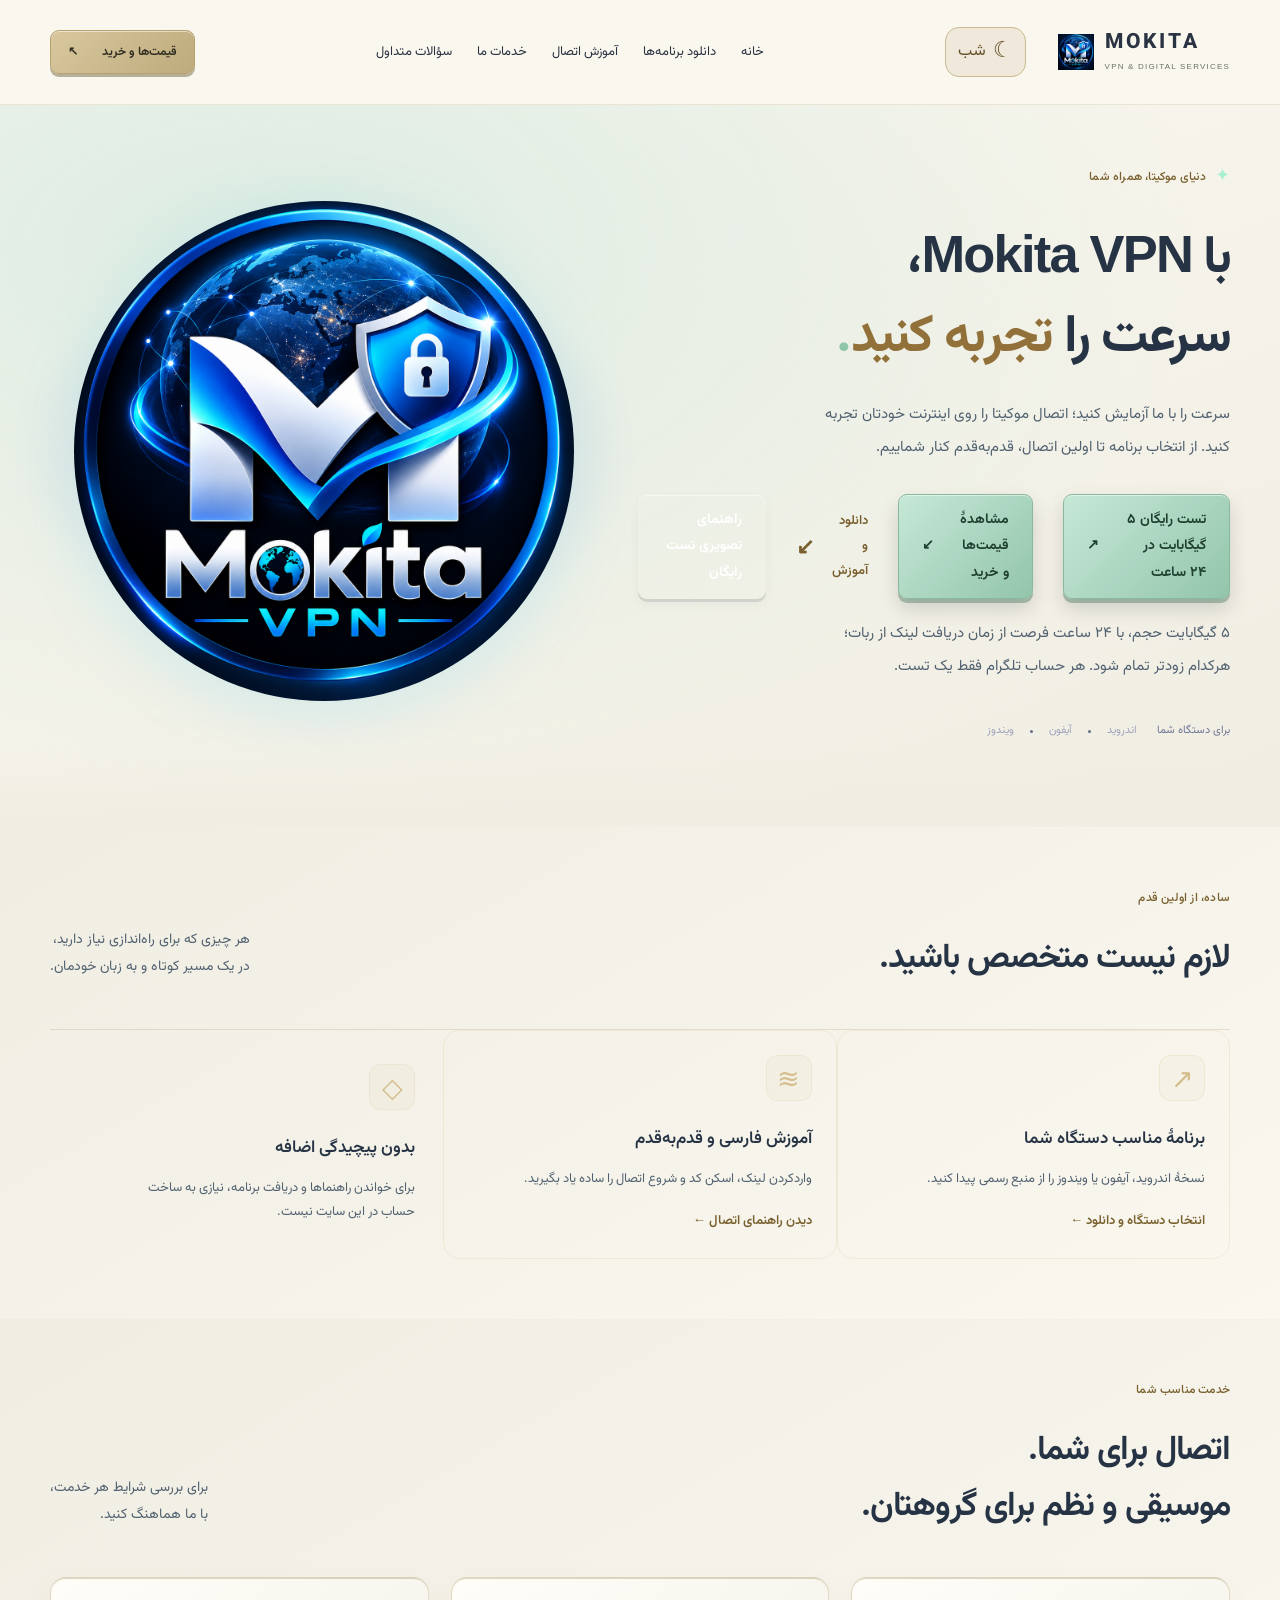
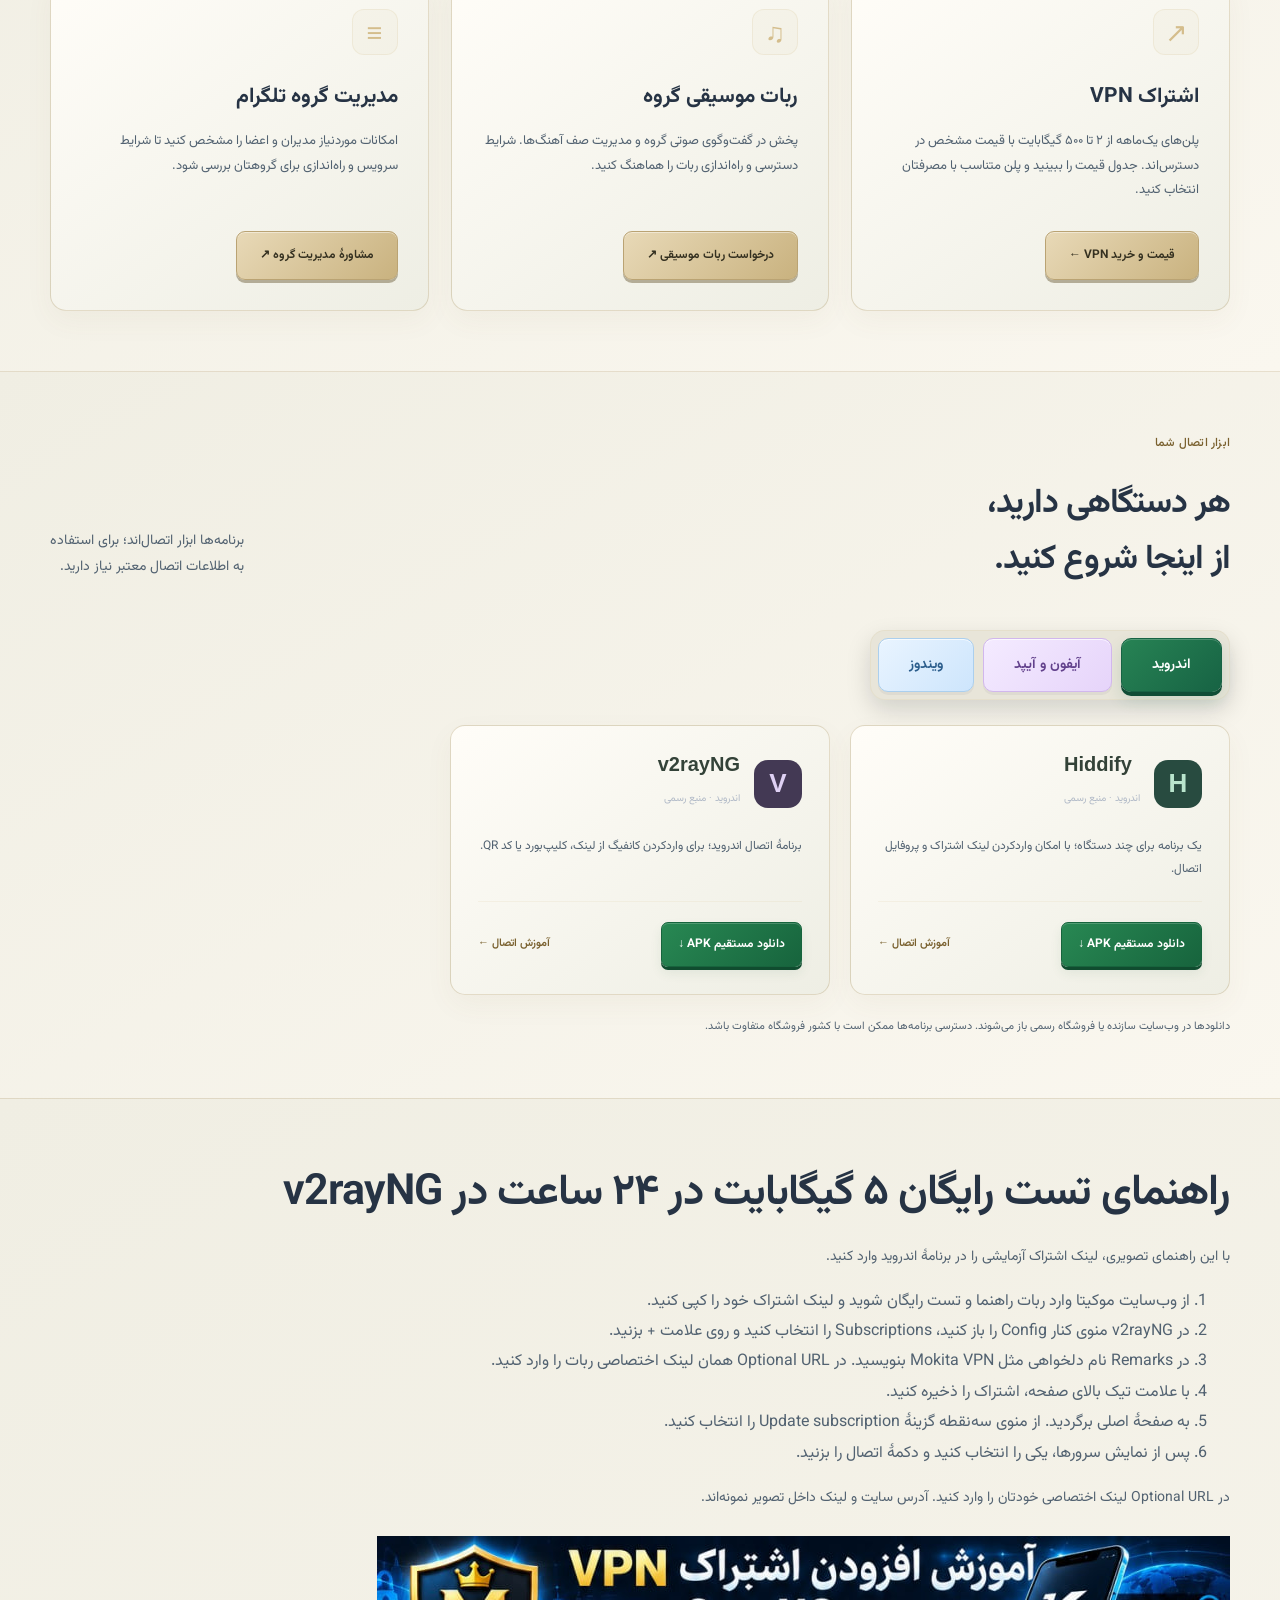
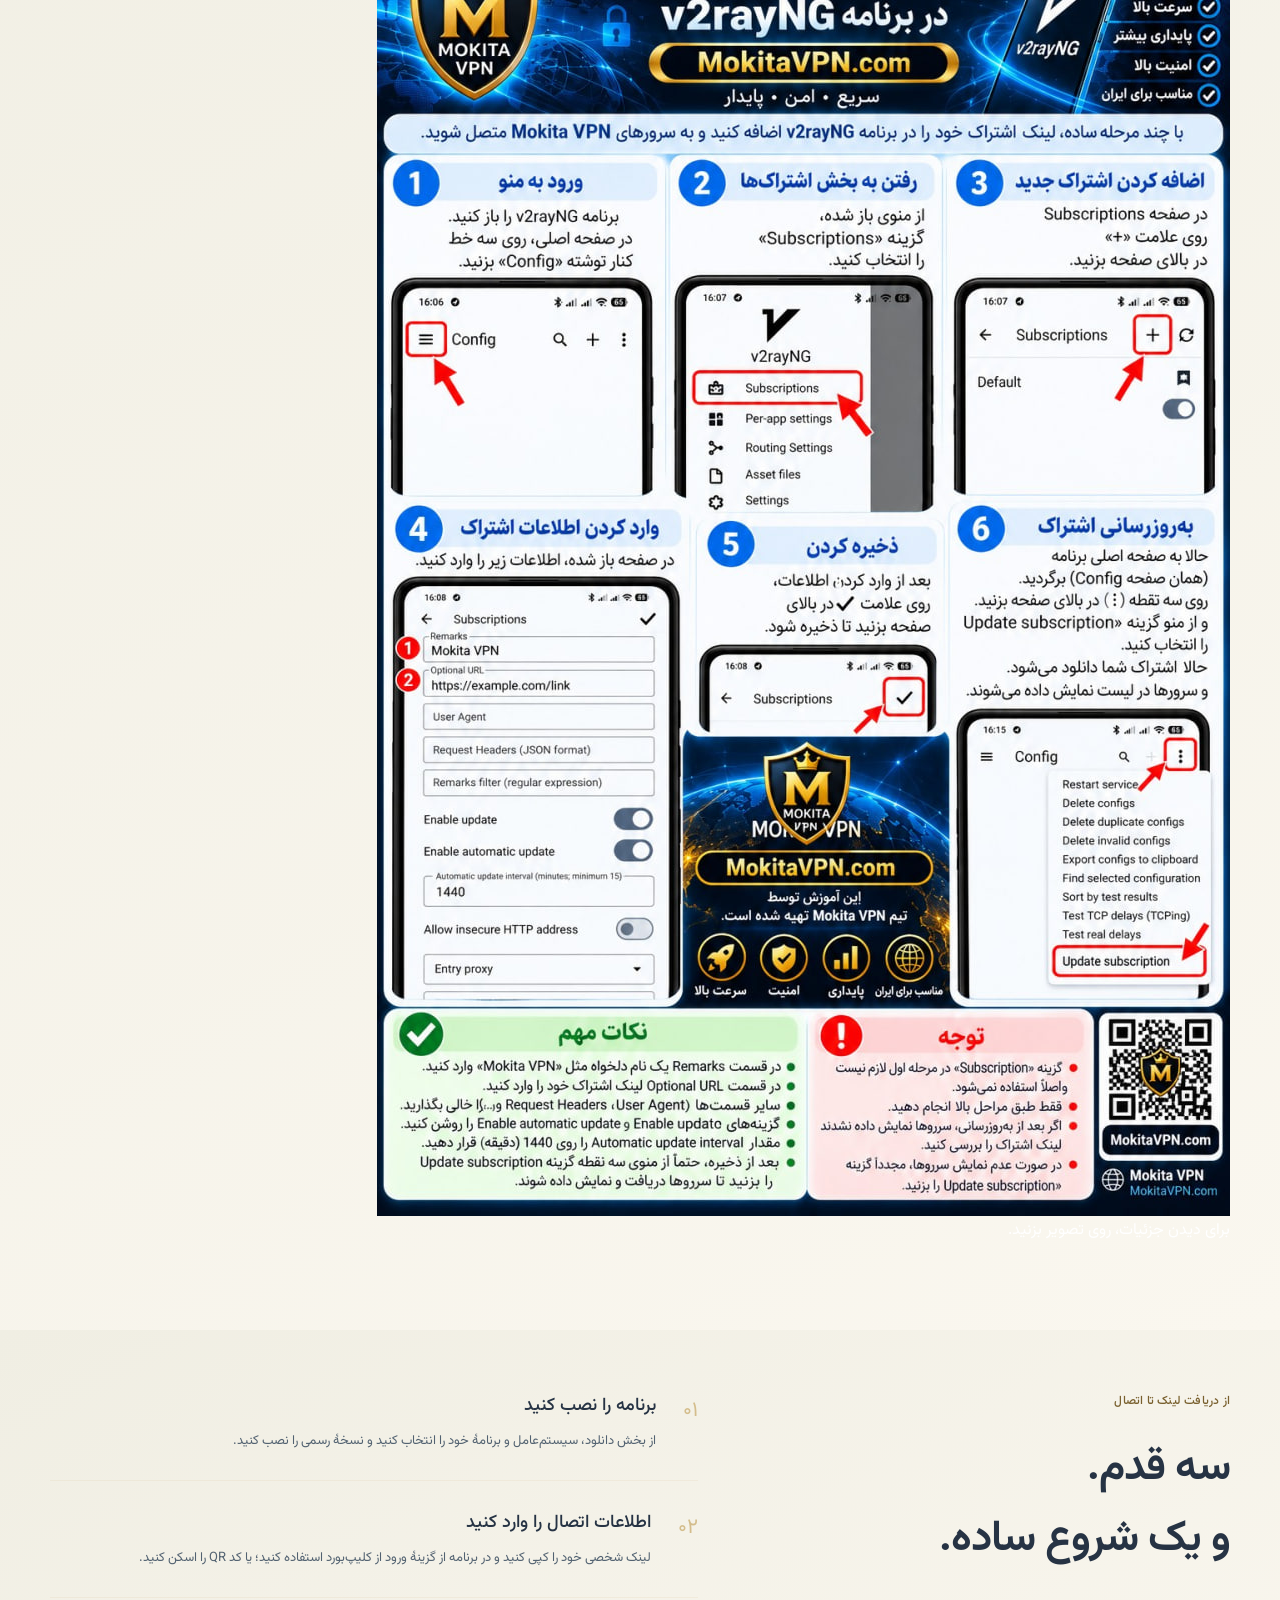
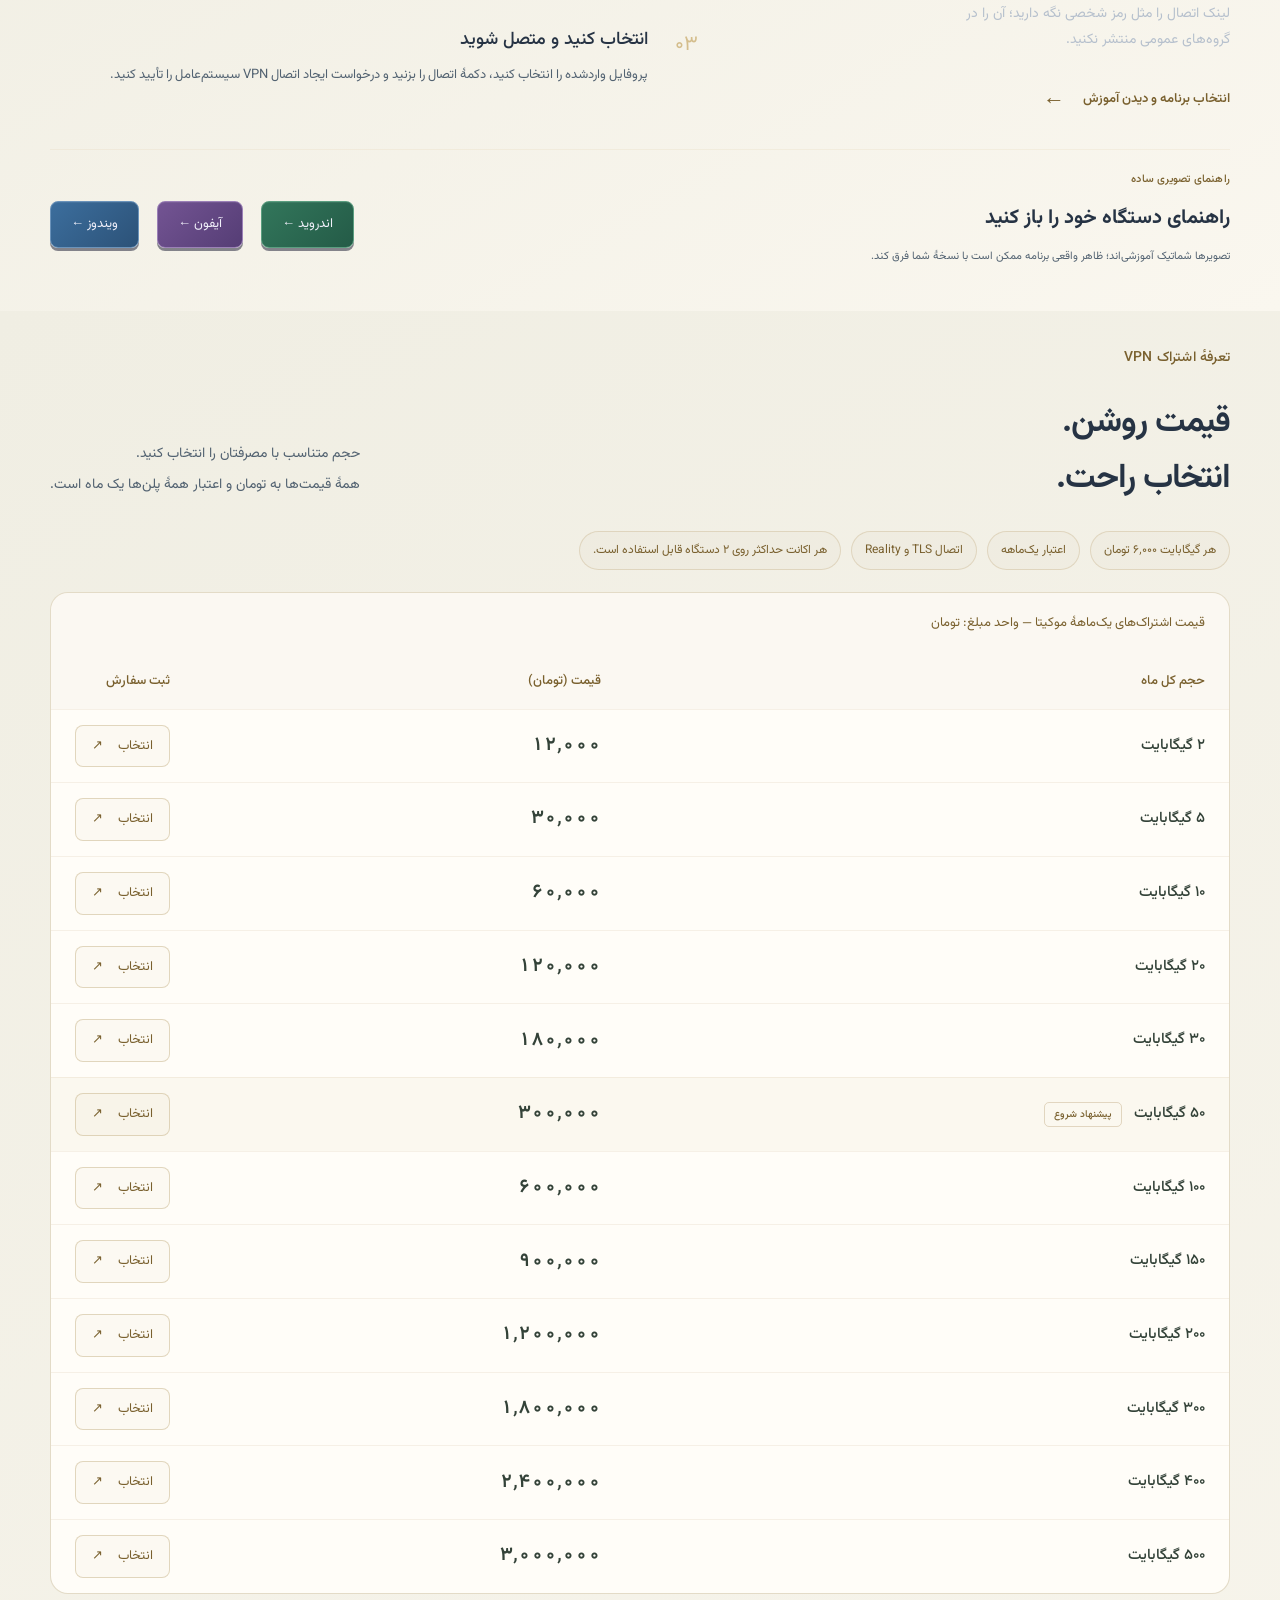
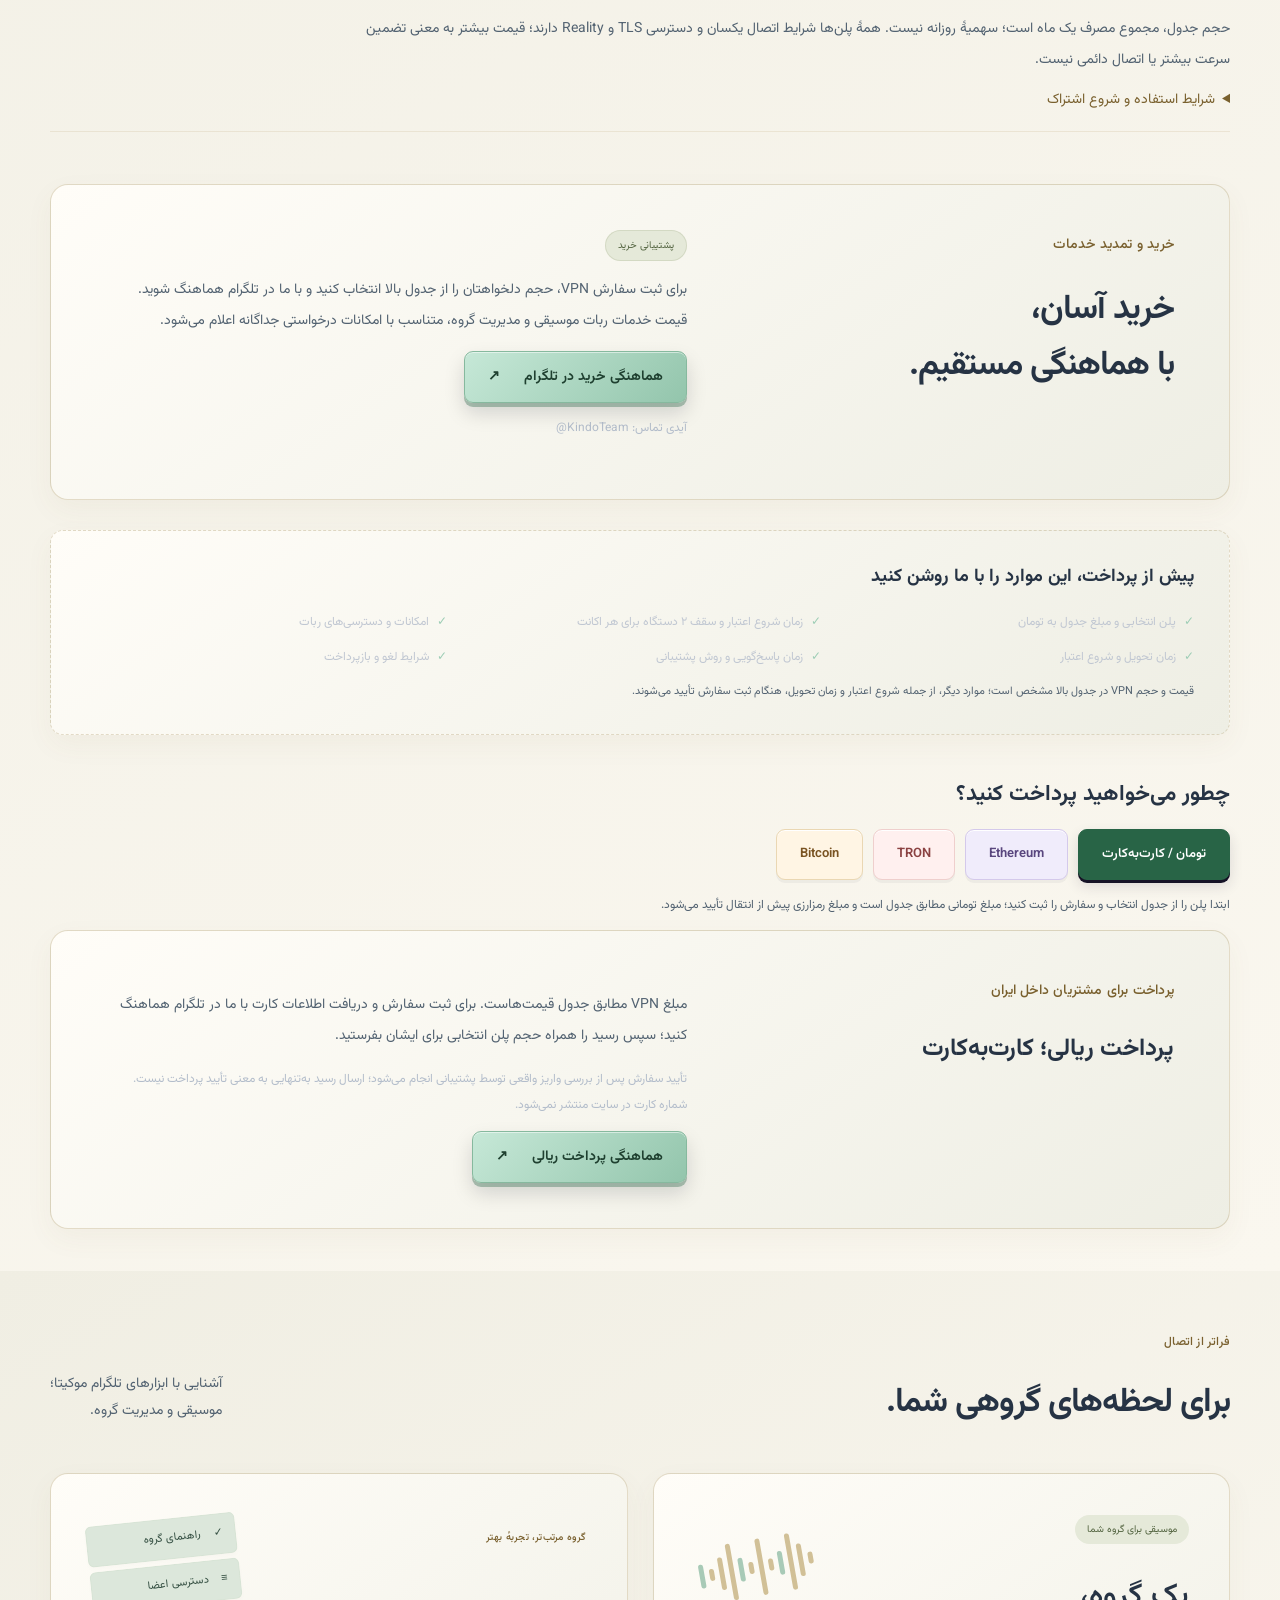
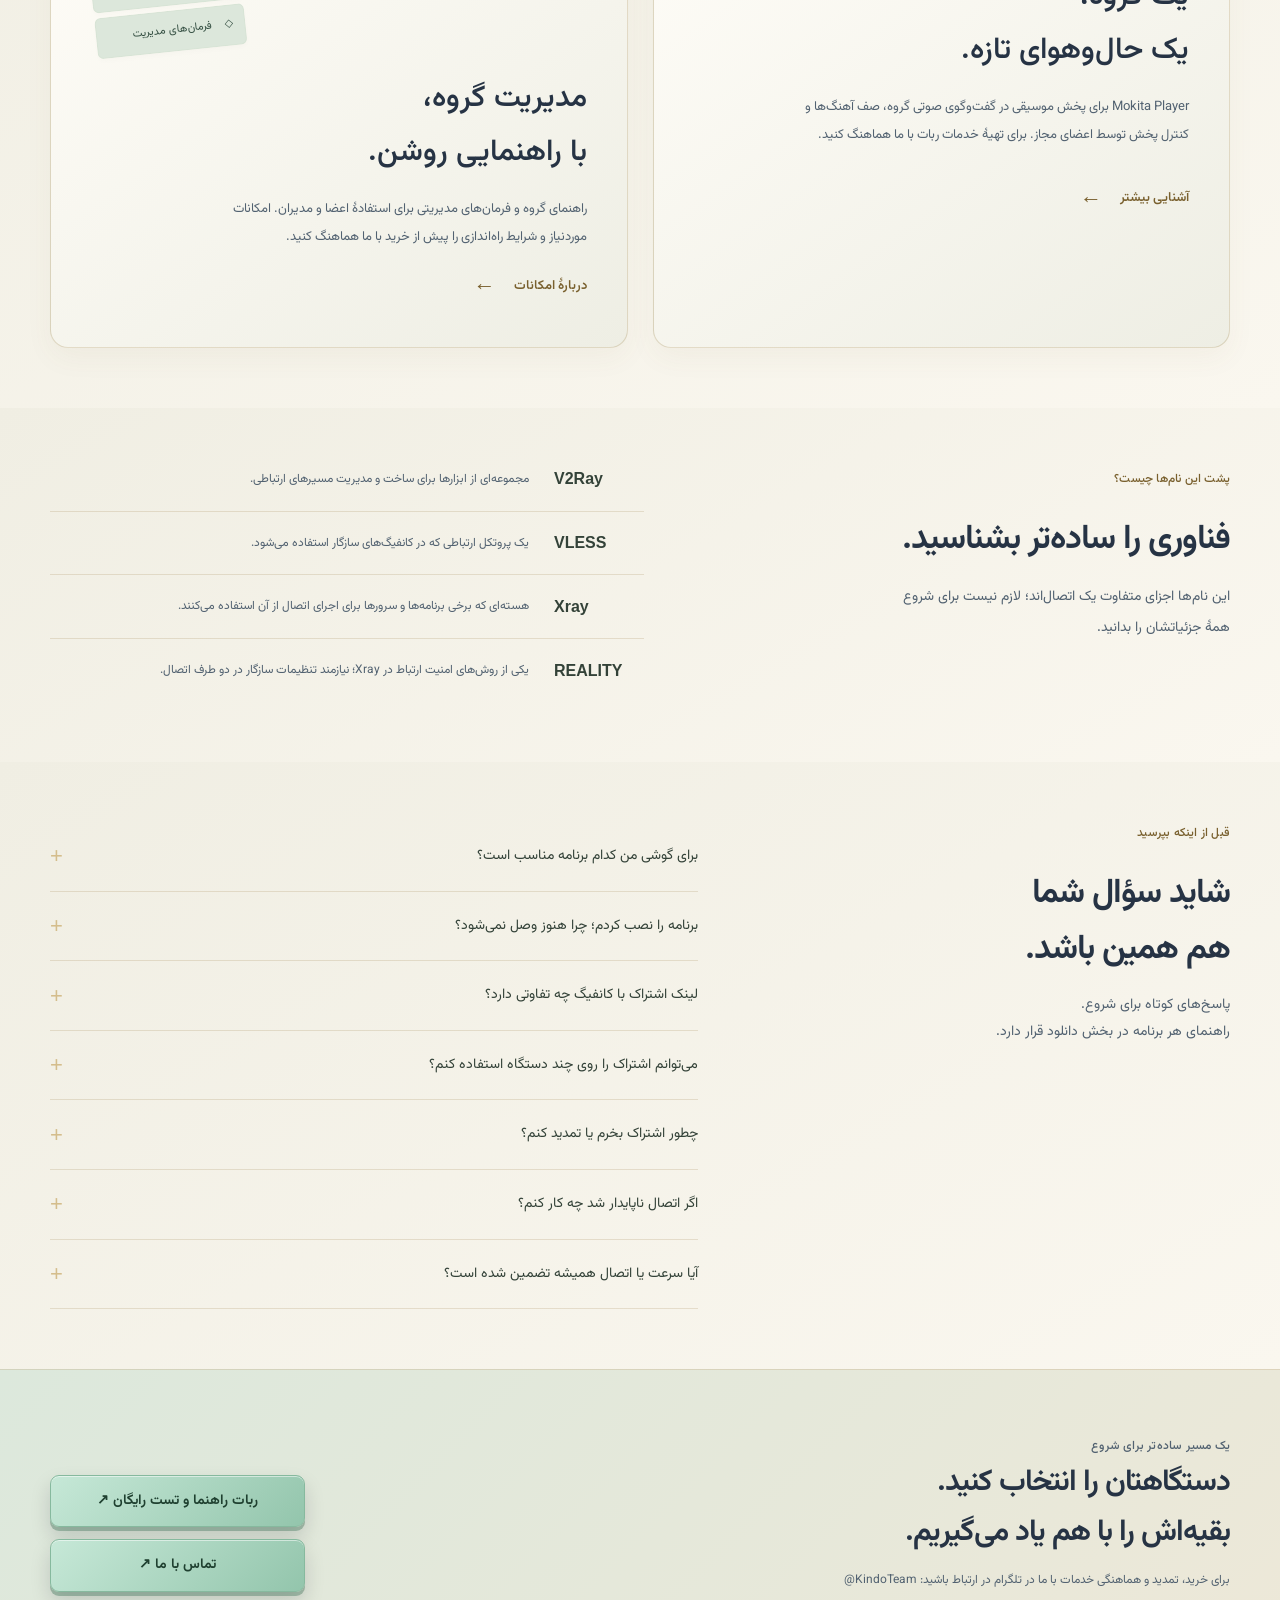
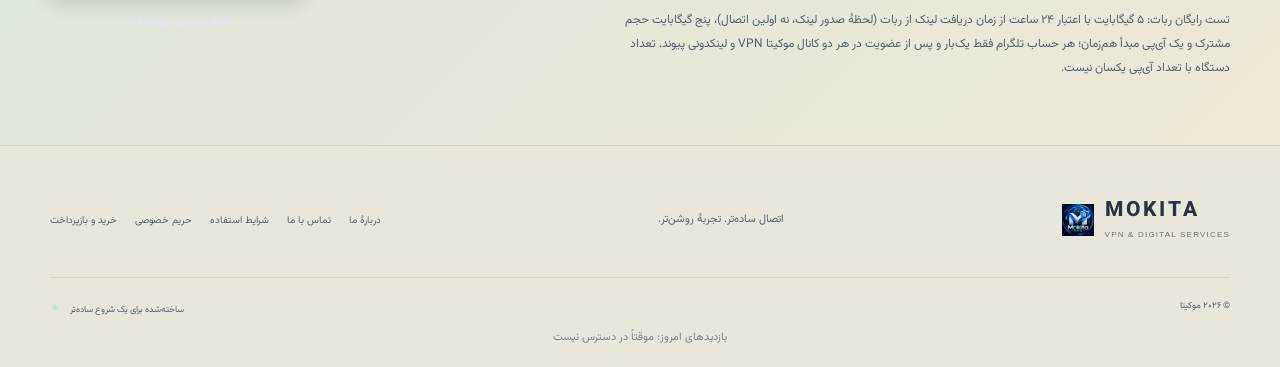
==== index.html @ 57ebe175 "Publish the 24-hour Mokita VPN trial guide" ====
<!doctype html>
<html lang="fa" dir="rtl">
<head>
  <meta charset="utf-8"><meta name="viewport" content="width=device-width, initial-scale=1">
  <title>Mokita VPN | اتصال، ساده‌تر از همیشه</title>
  <meta name="description" content="راهنمای فارسی Mokita VPN؛ دانلود برنامه‌های اتصال، آموزش اندروید، آیفون و ویندوز و آشنایی با سرویس‌های تلگرام موکیتا.">
  <link rel="canonical" href="https://mokitavpn.com/">
  <meta property="og:type" content="website"><meta property="og:locale" content="fa_IR">
  <meta property="og:site_name" content="Mokita VPN"><meta property="og:title" content="موکیتا؛ VPN، موسیقی و مدیریت گروه">
  <meta property="og:description" content="خرید با هماهنگی پشتیبانی، پرداخت ریالی یا رمزارزی و آموزش فارسی اتصال.">
  <meta property="og:url" content="https://mokitavpn.com/"><meta property="og:image" content="https://mokitavpn.com/assets/social-card.png">
  <meta property="og:image:width" content="1200"><meta property="og:image:height" content="630"><meta property="og:image:alt" content="نشان موکیتا با مسیرهای اتصال؛ VPN، موسیقی و مدیریت گروه">
  <meta name="twitter:card" content="summary_large_image"><meta name="twitter:title" content="Mokita VPN | موکیتا"><meta name="twitter:description" content="آموزش فارسی اتصال و معرفی خدمات VPN، موسیقی و مدیریت گروه"><meta name="twitter:image" content="https://mokitavpn.com/assets/social-card.png">
  <meta name="theme-color" content="#13152b">
  <link rel="icon" href="assets/mokita-vpn-logo.png" type="image/png">
  <script src="theme.js"></script><link rel="stylesheet" href="styles.css?spacing-20261029"><script src="app.js?v2rayng-guide-20261029" defer></script>
<script src="analytics.js" defer></script><script src="visit-counter.js" defer></script></head>
<body>
<a class="skip" href="#main">رفتن به محتوای اصلی</a>
<header class="header"><div class="shell nav-wrap">
  <a class="brand" href="#home" aria-label="موکیتا؛ صفحه اصلی"><img src="assets/mokita-vpn-logo.png" width="36" height="36" alt=""><span dir="ltr">MOKITA<span class="brand-small">VPN & DIGITAL SERVICES</span></span></a>
  <button class="theme-toggle" data-theme-toggle type="button" hidden aria-label="تغییر حالت روز و شب"><span data-theme-icon aria-hidden="true">☀</span><span data-theme-label>روز</span></button><button class="menu-toggle" aria-expanded="false" aria-controls="navigation" aria-label="باز کردن منو"><span></span><span></span></button>
  <nav id="navigation" aria-label="منوی اصلی"><a href="#home">خانه</a><a href="#downloads">دانلود برنامه‌ها</a><a href="#guide">آموزش اتصال</a><a href="#services">خدمات ما</a><a href="#faq">سؤالات متداول</a></nav>
  <a class="button nav-cta" href="#plans">قیمت‌ها و خرید <span aria-hidden="true">↖</span></a>
</div></header>
<main id="main">
<section class="hero" id="home"><div class="shell hero-grid">
  <div class="hero-copy"><div class="eyebrow"><span class="tiny-star">✦</span> دنیای موکیتا، همراه شما</div>
    <h1>با <bdi>Mokita VPN</bdi>،<br>سرعت را <em>تجربه کنید</em><span class="title-dot">.</span></h1>
    <p>سرعت را با ما آزمایش کنید؛ اتصال موکیتا را روی اینترنت خودتان تجربه کنید. از انتخاب برنامه تا اولین اتصال، قدم‌به‌قدم کنار شماییم.</p>
    <div class="hero-actions"><a class="button primary" href="https://t.me/MokitaVPNHelpBot" target="_blank" rel="noopener noreferrer">تست رایگان ۵ گیگابایت در ۲۴ ساعت <span aria-hidden="true">↗</span></a><a class="button primary" href="#plans">مشاهدهٔ قیمت‌ها و خرید <span aria-hidden="true">↙</span></a><a class="text-link" href="#downloads">دانلود و آموزش <span aria-hidden="true">↙</span></a><a class="button" href="#trial-guide">راهنمای تصویری تست رایگان</a></div>
    <p class="speed-test-action">۵ گیگابایت حجم، با ۲۴ ساعت فرصت از زمان دریافت لینک از ربات؛ هرکدام زودتر تمام شود. هر حساب تلگرام فقط یک تست.</p>
    <div class="platform-line"><span>برای دستگاه شما</span><span>اندروید</span><i></i><span>آیفون</span><i></i><span>ویندوز</span></div>
  </div>
  <div class="hero-art mokita-logo-art"><img class="mokita-hero-logo" src="assets/mokita-vpn-logo.png" width="1254" height="1254" alt="نشان Mokita VPN؛ حرف M، کرهٔ زمین و سپر امنیت" fetchpriority="high" decoding="async"></div>
</div></section>
<section class="intro section" id="discover"><div class="shell"><div class="section-head"><div><p class="eyebrow dark">ساده، از اولین قدم</p><h2>لازم نیست متخصص باشید.</h2></div><p>هر چیزی که برای راه‌اندازی نیاز دارید،<br>در یک مسیر کوتاه و به زبان خودمان.</p></div><div class="features"><article><span class="feature-symbol">↗</span><h3><a class="feature-link" href="#downloads">برنامهٔ مناسب دستگاه شما</a></h3><p>نسخهٔ اندروید، آیفون یا ویندوز را از منبع رسمی پیدا کنید.</p><span class="feature-action" aria-hidden="true">انتخاب دستگاه و دانلود ←</span></article><article><span class="feature-symbol">≋</span><h3><a class="feature-link" href="#guide">آموزش فارسی و قدم‌به‌قدم</a></h3><p>واردکردن لینک، اسکن کد و شروع اتصال را ساده یاد بگیرید.</p><span class="feature-action" aria-hidden="true">دیدن راهنمای اتصال ←</span></article><article><span class="feature-symbol">◇</span><h3>بدون پیچیدگی اضافه</h3><p>برای خواندن راهنماها و دریافت برنامه، نیازی به ساخت حساب در این سایت نیست.</p></article></div></div></section>
<section class="section services-section" id="services"><div class="shell"><div class="section-head"><div><p class="eyebrow dark">خدمت مناسب شما</p><h2>اتصال برای شما.<br>موسیقی و نظم برای گروهتان.</h2></div><p>برای بررسی شرایط هر خدمت،<br>با ما هماهنگ کنید.</p></div><div class="service-grid"><article><span class="feature-symbol">↗</span><h3>اشتراک VPN</h3><p>پلن‌های یک‌ماهه از ۲ تا ۵۰۰ گیگابایت با قیمت مشخص در دسترس‌اند. جدول قیمت را ببینید و پلن متناسب با مصرفتان انتخاب کنید.</p><a class="button service-buy" href="#plans">قیمت و خرید VPN ←</a></article><article><span class="feature-symbol">♫</span><h3>ربات موسیقی گروه</h3><p>پخش در گفت‌وگوی صوتی گروه و مدیریت صف آهنگ‌ها. شرایط دسترسی و راه‌اندازی ربات را هماهنگ کنید.</p><a class="button service-buy" href="https://t.me/KindoTeam" target="_blank" rel="noopener noreferrer">درخواست ربات موسیقی ↗</a></article><article><span class="feature-symbol">≡</span><h3>مدیریت گروه تلگرام</h3><p>امکانات موردنیاز مدیران و اعضا را مشخص کنید تا شرایط سرویس و راه‌اندازی برای گروهتان بررسی شود.</p><a class="button service-buy" href="https://t.me/KindoTeam" target="_blank" rel="noopener noreferrer">مشاورهٔ مدیریت گروه ↗</a></article></div></div></section>
<section class="downloads section" id="downloads"><div class="shell"><div class="section-head"><div><p class="eyebrow dark">ابزار اتصال شما</p><h2>هر دستگاهی دارید،<br>از اینجا شروع کنید.</h2></div><p>برنامه‌ها ابزار اتصال‌اند؛ برای استفاده<br>به اطلاعات اتصال معتبر نیاز دارید.</p></div>
<div class="filters" role="group" aria-label="انتخاب سیستم‌عامل"><button class="selected" data-platform="android" aria-pressed="true">اندروید</button><button data-platform="ios" aria-pressed="false">آیفون و آیپد</button><button data-platform="windows" aria-pressed="false">ویندوز</button></div>
<div class="app-grid" id="app-grid" aria-live="polite"></div>
<p class="fine-print">دانلودها در وب‌سایت سازنده یا فروشگاه رسمی باز می‌شوند. دسترسی برنامه‌ها ممکن است با کشور فروشگاه متفاوت باشد.</p><noscript><p>برای دیدن کارت‌های برنامه، جاوااسکریپت را فعال کنید؛ یا از <a href="https://github.com/hiddify/hiddify-app/releases">صفحهٔ رسمی Hiddify</a> استفاده کنید.</p></noscript>
</div></section>
<section class="section guide" id="trial-guide" aria-labelledby="trial-guide-title">
<div class="shell">
<h2 id="trial-guide-title">راهنمای تست رایگان ۵ گیگابایت در ۲۴ ساعت در v2rayNG</h2>
<p>با این راهنمای تصویری، لینک اشتراک آزمایشی را در برنامهٔ اندروید وارد کنید.</p>
<ol>
<li>از وب‌سایت موکیتا وارد <a href="https://t.me/MokitaVPNHelpBot">ربات راهنما و تست رایگان</a> شوید و لینک اشتراک خود را کپی کنید.</li>
<li>در <bdi>v2rayNG</bdi> منوی کنار <bdi>Config</bdi> را باز کنید، <bdi>Subscriptions</bdi> را انتخاب کنید و روی علامت + بزنید.</li>
<li>در <bdi>Remarks</bdi> نام دلخواهی مثل <bdi>Mokita VPN</bdi> بنویسید. در <bdi>Optional URL</bdi> همان لینک اختصاصی ربات را وارد کنید.</li>
<li>با علامت تیک بالای صفحه، اشتراک را ذخیره کنید.</li>
<li>به صفحهٔ اصلی برگردید. از منوی سه‌نقطه گزینهٔ <bdi>Update subscription</bdi> را انتخاب کنید.</li>
<li>پس از نمایش سرورها، یکی را انتخاب کنید و دکمهٔ اتصال را بزنید.</li>
</ol>
<p>در <bdi>Optional URL</bdi> لینک اختصاصی خودتان را وارد کنید. آدرس سایت و لینک داخل تصویر نمونه‌اند.</p>
<figure style="margin:1.5rem 0">
<a href="assets/v2rayng-trial-guide.png"><img src="assets/v2rayng-trial-guide.png" alt="شش مرحلهٔ افزودن و به‌روزرسانی اشتراک موکیتا در v2rayNG" width="853" height="1280" loading="lazy" style="display:block;max-width:100%;height:auto"></a>
<figcaption>برای دیدن جزئیات، روی تصویر بزنید.</figcaption>
</figure>
</div>
</section>
<section class="guide section" id="guide"><div class="shell guide-grid"><div><p class="eyebrow">از دریافت لینک تا اتصال</p><h2>سه قدم.<br>و یک شروع ساده.</h2><p class="muted">لینک اتصال را مثل رمز شخصی نگه دارید؛ آن را در گروه‌های عمومی منتشر نکنید.</p><a href="#downloads" class="text-link light">انتخاب برنامه و دیدن آموزش <span aria-hidden="true">←</span></a></div><ol class="steps"><li><span>۰۱</span><div><h3>برنامه را نصب کنید</h3><p>از بخش دانلود، سیستم‌عامل و برنامهٔ خود را انتخاب کنید و نسخهٔ رسمی را نصب کنید.</p></div></li><li><span>۰۲</span><div><h3>اطلاعات اتصال را وارد کنید</h3><p>لینک شخصی خود را کپی کنید و در برنامه از گزینهٔ ورود از کلیپ‌بورد استفاده کنید؛ یا کد QR را اسکن کنید.</p></div></li><li><span>۰۳</span><div><h3>انتخاب کنید و متصل شوید</h3><p>پروفایل واردشده را انتخاب کنید، دکمهٔ اتصال را بزنید و درخواست ایجاد اتصال VPN سیستم‌عامل را تأیید کنید.</p></div></li></ol></div><div class="shell visual-guides"><div><p class="eyebrow">راهنمای تصویری ساده</p><h3>راهنمای دستگاه خود را باز کنید</h3><p>تصویرها شماتیک آموزشی‌اند؛ ظاهر واقعی برنامه ممکن است با نسخهٔ شما فرق کند.</p></div><a href="guides/android.html">اندروید ←</a><a href="guides/iphone.html">آیفون ←</a><a href="guides/windows.html">ویندوز ←</a></div></section>
<section class="plans section" id="plans">
<div class="shell pricing-catalog" aria-labelledby="pricing-title">
 <div class="section-head"><div><p class="eyebrow dark">تعرفهٔ اشتراک VPN</p><h2 id="pricing-title">قیمت روشن.<br>انتخاب راحت.</h2></div><p>حجم متناسب با مصرفتان را انتخاب کنید.<br>همهٔ قیمت‌ها به تومان و اعتبار همهٔ پلن‌ها یک ماه است.</p></div>
 <div class="pricing-facts"><span>هر گیگابایت ۶٬۰۰۰ تومان</span><span>اعتبار یک‌ماهه</span><span>اتصال TLS و Reality</span><span>هر اکانت حداکثر روی ۲ دستگاه قابل استفاده است.</span></div>
 <div class="pricing-table-wrap"><table class="pricing-table"><caption>قیمت اشتراک‌های یک‌ماههٔ موکیتا — واحد مبلغ: تومان</caption><thead><tr><th scope="col">حجم کل ماه</th><th scope="col">قیمت (تومان)</th><th scope="col">ثبت سفارش</th></tr></thead><tbody>
<tr data-plan-gb="2" data-price-toman="12000"><th scope="row">۲ گیگابایت</th><td><bdi>۱۲٬۰۰۰</bdi></td><td><a class="plan-order" href="https://t.me/KindoTeam?text=%D8%B3%D9%84%D8%A7%D9%85%D8%8C%20%D8%A7%D8%B4%D8%AA%D8%B1%D8%A7%DA%A9%20%DB%8C%DA%A9%E2%80%8C%D9%85%D8%A7%D9%87%D9%87%D9%94%20%DB%B2%20%DA%AF%DB%8C%DA%AF%D8%A7%D8%A8%D8%A7%DB%8C%D8%AA%20%D8%A8%D8%A7%20%D9%82%DB%8C%D9%85%D8%AA%20%DB%B1%DB%B2%D9%AC%DB%B0%DB%B0%DB%B0%20%D8%AA%D9%88%D9%85%D8%A7%D9%86%20%D9%85%DB%8C%E2%80%8C%D8%AE%D9%88%D8%A7%D9%87%D9%85.%20%D9%84%D8%B7%D9%81%D8%A7%D9%8B%20%D8%B4%D8%B1%D8%A7%DB%8C%D8%B7%20%D8%B4%D8%B1%D9%88%D8%B9%20%D9%88%20%D9%BE%D8%B1%D8%AF%D8%A7%D8%AE%D8%AA%20%D8%B1%D8%A7%20%D8%A8%D9%81%D8%B1%D9%85%D8%A7%DB%8C%DB%8C%D8%AF." target="_blank" rel="noopener noreferrer" aria-label="سفارش پلن یک‌ماهه ۲ گیگابایت، ۱۲٬۰۰۰ تومان">انتخاب <span aria-hidden="true">↗</span></a></td></tr>
<tr data-plan-gb="5" data-price-toman="30000"><th scope="row">۵ گیگابایت</th><td><bdi>۳۰٬۰۰۰</bdi></td><td><a class="plan-order" href="https://t.me/KindoTeam?text=%D8%B3%D9%84%D8%A7%D9%85%D8%8C%20%D8%A7%D8%B4%D8%AA%D8%B1%D8%A7%DA%A9%20%DB%8C%DA%A9%E2%80%8C%D9%85%D8%A7%D9%87%D9%87%D9%94%20%DB%B5%20%DA%AF%DB%8C%DA%AF%D8%A7%D8%A8%D8%A7%DB%8C%D8%AA%20%D8%A8%D8%A7%20%D9%82%DB%8C%D9%85%D8%AA%20%DB%B3%DB%B0%D9%AC%DB%B0%DB%B0%DB%B0%20%D8%AA%D9%88%D9%85%D8%A7%D9%86%20%D9%85%DB%8C%E2%80%8C%D8%AE%D9%88%D8%A7%D9%87%D9%85.%20%D9%84%D8%B7%D9%81%D8%A7%D9%8B%20%D8%B4%D8%B1%D8%A7%DB%8C%D8%B7%20%D8%B4%D8%B1%D9%88%D8%B9%20%D9%88%20%D9%BE%D8%B1%D8%AF%D8%A7%D8%AE%D8%AA%20%D8%B1%D8%A7%20%D8%A8%D9%81%D8%B1%D9%85%D8%A7%DB%8C%DB%8C%D8%AF." target="_blank" rel="noopener noreferrer" aria-label="سفارش پلن یک‌ماهه ۵ گیگابایت، ۳۰٬۰۰۰ تومان">انتخاب <span aria-hidden="true">↗</span></a></td></tr>
<tr data-plan-gb="10" data-price-toman="60000"><th scope="row">۱۰ گیگابایت</th><td><bdi>۶۰٬۰۰۰</bdi></td><td><a class="plan-order" href="https://t.me/KindoTeam?text=%D8%B3%D9%84%D8%A7%D9%85%D8%8C%20%D8%A7%D8%B4%D8%AA%D8%B1%D8%A7%DA%A9%20%DB%8C%DA%A9%E2%80%8C%D9%85%D8%A7%D9%87%D9%87%D9%94%20%DB%B1%DB%B0%20%DA%AF%DB%8C%DA%AF%D8%A7%D8%A8%D8%A7%DB%8C%D8%AA%20%D8%A8%D8%A7%20%D9%82%DB%8C%D9%85%D8%AA%20%DB%B6%DB%B0%D9%AC%DB%B0%DB%B0%DB%B0%20%D8%AA%D9%88%D9%85%D8%A7%D9%86%20%D9%85%DB%8C%E2%80%8C%D8%AE%D9%88%D8%A7%D9%87%D9%85.%20%D9%84%D8%B7%D9%81%D8%A7%D9%8B%20%D8%B4%D8%B1%D8%A7%DB%8C%D8%B7%20%D8%B4%D8%B1%D9%88%D8%B9%20%D9%88%20%D9%BE%D8%B1%D8%AF%D8%A7%D8%AE%D8%AA%20%D8%B1%D8%A7%20%D8%A8%D9%81%D8%B1%D9%85%D8%A7%DB%8C%DB%8C%D8%AF." target="_blank" rel="noopener noreferrer" aria-label="سفارش پلن یک‌ماهه ۱۰ گیگابایت، ۶۰٬۰۰۰ تومان">انتخاب <span aria-hidden="true">↗</span></a></td></tr>
<tr data-plan-gb="20" data-price-toman="120000"><th scope="row">۲۰ گیگابایت</th><td><bdi>۱۲۰٬۰۰۰</bdi></td><td><a class="plan-order" href="https://t.me/KindoTeam?text=%D8%B3%D9%84%D8%A7%D9%85%D8%8C%20%D8%A7%D8%B4%D8%AA%D8%B1%D8%A7%DA%A9%20%DB%8C%DA%A9%E2%80%8C%D9%85%D8%A7%D9%87%D9%87%D9%94%20%DB%B2%DB%B0%20%DA%AF%DB%8C%DA%AF%D8%A7%D8%A8%D8%A7%DB%8C%D8%AA%20%D8%A8%D8%A7%20%D9%82%DB%8C%D9%85%D8%AA%20%DB%B1%DB%B2%DB%B0%D9%AC%DB%B0%DB%B0%DB%B0%20%D8%AA%D9%88%D9%85%D8%A7%D9%86%20%D9%85%DB%8C%E2%80%8C%D8%AE%D9%88%D8%A7%D9%87%D9%85.%20%D9%84%D8%B7%D9%81%D8%A7%D9%8B%20%D8%B4%D8%B1%D8%A7%DB%8C%D8%B7%20%D8%B4%D8%B1%D9%88%D8%B9%20%D9%88%20%D9%BE%D8%B1%D8%AF%D8%A7%D8%AE%D8%AA%20%D8%B1%D8%A7%20%D8%A8%D9%81%D8%B1%D9%85%D8%A7%DB%8C%DB%8C%D8%AF." target="_blank" rel="noopener noreferrer" aria-label="سفارش پلن یک‌ماهه ۲۰ گیگابایت، ۱۲۰٬۰۰۰ تومان">انتخاب <span aria-hidden="true">↗</span></a></td></tr>
<tr data-plan-gb="30" data-price-toman="180000"><th scope="row">۳۰ گیگابایت</th><td><bdi>۱۸۰٬۰۰۰</bdi></td><td><a class="plan-order" href="https://t.me/KindoTeam?text=%D8%B3%D9%84%D8%A7%D9%85%D8%8C%20%D8%A7%D8%B4%D8%AA%D8%B1%D8%A7%DA%A9%20%DB%8C%DA%A9%E2%80%8C%D9%85%D8%A7%D9%87%D9%87%D9%94%20%DB%B3%DB%B0%20%DA%AF%DB%8C%DA%AF%D8%A7%D8%A8%D8%A7%DB%8C%D8%AA%20%D8%A8%D8%A7%20%D9%82%DB%8C%D9%85%D8%AA%20%DB%B1%DB%B8%DB%B0%D9%AC%DB%B0%DB%B0%DB%B0%20%D8%AA%D9%88%D9%85%D8%A7%D9%86%20%D9%85%DB%8C%E2%80%8C%D8%AE%D9%88%D8%A7%D9%87%D9%85.%20%D9%84%D8%B7%D9%81%D8%A7%D9%8B%20%D8%B4%D8%B1%D8%A7%DB%8C%D8%B7%20%D8%B4%D8%B1%D9%88%D8%B9%20%D9%88%20%D9%BE%D8%B1%D8%AF%D8%A7%D8%AE%D8%AA%20%D8%B1%D8%A7%20%D8%A8%D9%81%D8%B1%D9%85%D8%A7%DB%8C%DB%8C%D8%AF." target="_blank" rel="noopener noreferrer" aria-label="سفارش پلن یک‌ماهه ۳۰ گیگابایت، ۱۸۰٬۰۰۰ تومان">انتخاب <span aria-hidden="true">↗</span></a></td></tr>
<tr class="pricing-featured" data-plan-gb="50" data-price-toman="300000"><th scope="row">۵۰ گیگابایت<span class="pricing-badge">پیشنهاد شروع</span></th><td><bdi>۳۰۰٬۰۰۰</bdi></td><td><a class="plan-order" href="https://t.me/KindoTeam?text=%D8%B3%D9%84%D8%A7%D9%85%D8%8C%20%D8%A7%D8%B4%D8%AA%D8%B1%D8%A7%DA%A9%20%DB%8C%DA%A9%E2%80%8C%D9%85%D8%A7%D9%87%D9%87%D9%94%20%DB%B5%DB%B0%20%DA%AF%DB%8C%DA%AF%D8%A7%D8%A8%D8%A7%DB%8C%D8%AA%20%D8%A8%D8%A7%20%D9%82%DB%8C%D9%85%D8%AA%20%DB%B3%DB%B0%DB%B0%D9%AC%DB%B0%DB%B0%DB%B0%20%D8%AA%D9%88%D9%85%D8%A7%D9%86%20%D9%85%DB%8C%E2%80%8C%D8%AE%D9%88%D8%A7%D9%87%D9%85.%20%D9%84%D8%B7%D9%81%D8%A7%D9%8B%20%D8%B4%D8%B1%D8%A7%DB%8C%D8%B7%20%D8%B4%D8%B1%D9%88%D8%B9%20%D9%88%20%D9%BE%D8%B1%D8%AF%D8%A7%D8%AE%D8%AA%20%D8%B1%D8%A7%20%D8%A8%D9%81%D8%B1%D9%85%D8%A7%DB%8C%DB%8C%D8%AF." target="_blank" rel="noopener noreferrer" aria-label="سفارش پلن یک‌ماهه ۵۰ گیگابایت، ۳۰۰٬۰۰۰ تومان">انتخاب <span aria-hidden="true">↗</span></a></td></tr>
<tr data-plan-gb="100" data-price-toman="600000"><th scope="row">۱۰۰ گیگابایت</th><td><bdi>۶۰۰٬۰۰۰</bdi></td><td><a class="plan-order" href="https://t.me/KindoTeam?text=%D8%B3%D9%84%D8%A7%D9%85%D8%8C%20%D8%A7%D8%B4%D8%AA%D8%B1%D8%A7%DA%A9%20%DB%8C%DA%A9%E2%80%8C%D9%85%D8%A7%D9%87%D9%87%D9%94%20%DB%B1%DB%B0%DB%B0%20%DA%AF%DB%8C%DA%AF%D8%A7%D8%A8%D8%A7%DB%8C%D8%AA%20%D8%A8%D8%A7%20%D9%82%DB%8C%D9%85%D8%AA%20%DB%B6%DB%B0%DB%B0%D9%AC%DB%B0%DB%B0%DB%B0%20%D8%AA%D9%88%D9%85%D8%A7%D9%86%20%D9%85%DB%8C%E2%80%8C%D8%AE%D9%88%D8%A7%D9%87%D9%85.%20%D9%84%D8%B7%D9%81%D8%A7%D9%8B%20%D8%B4%D8%B1%D8%A7%DB%8C%D8%B7%20%D8%B4%D8%B1%D9%88%D8%B9%20%D9%88%20%D9%BE%D8%B1%D8%AF%D8%A7%D8%AE%D8%AA%20%D8%B1%D8%A7%20%D8%A8%D9%81%D8%B1%D9%85%D8%A7%DB%8C%DB%8C%D8%AF." target="_blank" rel="noopener noreferrer" aria-label="سفارش پلن یک‌ماهه ۱۰۰ گیگابایت، ۶۰۰٬۰۰۰ تومان">انتخاب <span aria-hidden="true">↗</span></a></td></tr>
<tr data-plan-gb="150" data-price-toman="900000"><th scope="row">۱۵۰ گیگابایت</th><td><bdi>۹۰۰٬۰۰۰</bdi></td><td><a class="plan-order" href="https://t.me/KindoTeam?text=%D8%B3%D9%84%D8%A7%D9%85%D8%8C%20%D8%A7%D8%B4%D8%AA%D8%B1%D8%A7%DA%A9%20%DB%8C%DA%A9%E2%80%8C%D9%85%D8%A7%D9%87%D9%87%D9%94%20%DB%B1%DB%B5%DB%B0%20%DA%AF%DB%8C%DA%AF%D8%A7%D8%A8%D8%A7%DB%8C%D8%AA%20%D8%A8%D8%A7%20%D9%82%DB%8C%D9%85%D8%AA%20%DB%B9%DB%B0%DB%B0%D9%AC%DB%B0%DB%B0%DB%B0%20%D8%AA%D9%88%D9%85%D8%A7%D9%86%20%D9%85%DB%8C%E2%80%8C%D8%AE%D9%88%D8%A7%D9%87%D9%85.%20%D9%84%D8%B7%D9%81%D8%A7%D9%8B%20%D8%B4%D8%B1%D8%A7%DB%8C%D8%B7%20%D8%B4%D8%B1%D9%88%D8%B9%20%D9%88%20%D9%BE%D8%B1%D8%AF%D8%A7%D8%AE%D8%AA%20%D8%B1%D8%A7%20%D8%A8%D9%81%D8%B1%D9%85%D8%A7%DB%8C%DB%8C%D8%AF." target="_blank" rel="noopener noreferrer" aria-label="سفارش پلن یک‌ماهه ۱۵۰ گیگابایت، ۹۰۰٬۰۰۰ تومان">انتخاب <span aria-hidden="true">↗</span></a></td></tr>
<tr data-plan-gb="200" data-price-toman="1200000"><th scope="row">۲۰۰ گیگابایت</th><td><bdi>۱٬۲۰۰٬۰۰۰</bdi></td><td><a class="plan-order" href="https://t.me/KindoTeam?text=%D8%B3%D9%84%D8%A7%D9%85%D8%8C%20%D8%A7%D8%B4%D8%AA%D8%B1%D8%A7%DA%A9%20%DB%8C%DA%A9%E2%80%8C%D9%85%D8%A7%D9%87%D9%87%D9%94%20%DB%B2%DB%B0%DB%B0%20%DA%AF%DB%8C%DA%AF%D8%A7%D8%A8%D8%A7%DB%8C%D8%AA%20%D8%A8%D8%A7%20%D9%82%DB%8C%D9%85%D8%AA%20%DB%B1%D9%AC%DB%B2%DB%B0%DB%B0%D9%AC%DB%B0%DB%B0%DB%B0%20%D8%AA%D9%88%D9%85%D8%A7%D9%86%20%D9%85%DB%8C%E2%80%8C%D8%AE%D9%88%D8%A7%D9%87%D9%85.%20%D9%84%D8%B7%D9%81%D8%A7%D9%8B%20%D8%B4%D8%B1%D8%A7%DB%8C%D8%B7%20%D8%B4%D8%B1%D9%88%D8%B9%20%D9%88%20%D9%BE%D8%B1%D8%AF%D8%A7%D8%AE%D8%AA%20%D8%B1%D8%A7%20%D8%A8%D9%81%D8%B1%D9%85%D8%A7%DB%8C%DB%8C%D8%AF." target="_blank" rel="noopener noreferrer" aria-label="سفارش پلن یک‌ماهه ۲۰۰ گیگابایت، ۱٬۲۰۰٬۰۰۰ تومان">انتخاب <span aria-hidden="true">↗</span></a></td></tr>
<tr data-plan-gb="300" data-price-toman="1800000"><th scope="row">۳۰۰ گیگابایت</th><td><bdi>۱٬۸۰۰٬۰۰۰</bdi></td><td><a class="plan-order" href="https://t.me/KindoTeam?text=%D8%B3%D9%84%D8%A7%D9%85%D8%8C%20%D8%A7%D8%B4%D8%AA%D8%B1%D8%A7%DA%A9%20%DB%8C%DA%A9%E2%80%8C%D9%85%D8%A7%D9%87%D9%87%D9%94%20%DB%B3%DB%B0%DB%B0%20%DA%AF%DB%8C%DA%AF%D8%A7%D8%A8%D8%A7%DB%8C%D8%AA%20%D8%A8%D8%A7%20%D9%82%DB%8C%D9%85%D8%AA%20%DB%B1%D9%AC%DB%B8%DB%B0%DB%B0%D9%AC%DB%B0%DB%B0%DB%B0%20%D8%AA%D9%88%D9%85%D8%A7%D9%86%20%D9%85%DB%8C%E2%80%8C%D8%AE%D9%88%D8%A7%D9%87%D9%85.%20%D9%84%D8%B7%D9%81%D8%A7%D9%8B%20%D8%B4%D8%B1%D8%A7%DB%8C%D8%B7%20%D8%B4%D8%B1%D9%88%D8%B9%20%D9%88%20%D9%BE%D8%B1%D8%AF%D8%A7%D8%AE%D8%AA%20%D8%B1%D8%A7%20%D8%A8%D9%81%D8%B1%D9%85%D8%A7%DB%8C%DB%8C%D8%AF." target="_blank" rel="noopener noreferrer" aria-label="سفارش پلن یک‌ماهه ۳۰۰ گیگابایت، ۱٬۸۰۰٬۰۰۰ تومان">انتخاب <span aria-hidden="true">↗</span></a></td></tr>
<tr data-plan-gb="400" data-price-toman="2400000"><th scope="row">۴۰۰ گیگابایت</th><td><bdi>۲٬۴۰۰٬۰۰۰</bdi></td><td><a class="plan-order" href="https://t.me/KindoTeam?text=%D8%B3%D9%84%D8%A7%D9%85%D8%8C%20%D8%A7%D8%B4%D8%AA%D8%B1%D8%A7%DA%A9%20%DB%8C%DA%A9%E2%80%8C%D9%85%D8%A7%D9%87%D9%87%D9%94%20%DB%B4%DB%B0%DB%B0%20%DA%AF%DB%8C%DA%AF%D8%A7%D8%A8%D8%A7%DB%8C%D8%AA%20%D8%A8%D8%A7%20%D9%82%DB%8C%D9%85%D8%AA%20%DB%B2%D9%AC%DB%B4%DB%B0%DB%B0%D9%AC%DB%B0%DB%B0%DB%B0%20%D8%AA%D9%88%D9%85%D8%A7%D9%86%20%D9%85%DB%8C%E2%80%8C%D8%AE%D9%88%D8%A7%D9%87%D9%85.%20%D9%84%D8%B7%D9%81%D8%A7%D9%8B%20%D8%B4%D8%B1%D8%A7%DB%8C%D8%B7%20%D8%B4%D8%B1%D9%88%D8%B9%20%D9%88%20%D9%BE%D8%B1%D8%AF%D8%A7%D8%AE%D8%AA%20%D8%B1%D8%A7%20%D8%A8%D9%81%D8%B1%D9%85%D8%A7%DB%8C%DB%8C%D8%AF." target="_blank" rel="noopener noreferrer" aria-label="سفارش پلن یک‌ماهه ۴۰۰ گیگابایت، ۲٬۴۰۰٬۰۰۰ تومان">انتخاب <span aria-hidden="true">↗</span></a></td></tr>
<tr data-plan-gb="500" data-price-toman="3000000"><th scope="row">۵۰۰ گیگابایت</th><td><bdi>۳٬۰۰۰٬۰۰۰</bdi></td><td><a class="plan-order" href="https://t.me/KindoTeam?text=%D8%B3%D9%84%D8%A7%D9%85%D8%8C%20%D8%A7%D8%B4%D8%AA%D8%B1%D8%A7%DA%A9%20%DB%8C%DA%A9%E2%80%8C%D9%85%D8%A7%D9%87%D9%87%D9%94%20%DB%B5%DB%B0%DB%B0%20%DA%AF%DB%8C%DA%AF%D8%A7%D8%A8%D8%A7%DB%8C%D8%AA%20%D8%A8%D8%A7%20%D9%82%DB%8C%D9%85%D8%AA%20%DB%B3%D9%AC%DB%B0%DB%B0%DB%B0%D9%AC%DB%B0%DB%B0%DB%B0%20%D8%AA%D9%88%D9%85%D8%A7%D9%86%20%D9%85%DB%8C%E2%80%8C%D8%AE%D9%88%D8%A7%D9%87%D9%85.%20%D9%84%D8%B7%D9%81%D8%A7%D9%8B%20%D8%B4%D8%B1%D8%A7%DB%8C%D8%B7%20%D8%B4%D8%B1%D9%88%D8%B9%20%D9%88%20%D9%BE%D8%B1%D8%AF%D8%A7%D8%AE%D8%AA%20%D8%B1%D8%A7%20%D8%A8%D9%81%D8%B1%D9%85%D8%A7%DB%8C%DB%8C%D8%AF." target="_blank" rel="noopener noreferrer" aria-label="سفارش پلن یک‌ماهه ۵۰۰ گیگابایت، ۳٬۰۰۰٬۰۰۰ تومان">انتخاب <span aria-hidden="true">↗</span></a></td></tr>
 </tbody></table></div>
 <p class="pricing-note">حجم جدول، مجموع مصرف یک ماه است؛ سهمیهٔ روزانه نیست. همهٔ پلن‌ها شرایط اتصال یکسان و دسترسی TLS و Reality دارند؛ قیمت بیشتر به معنی تضمین سرعت بیشتر یا اتصال دائمی نیست.</p>
 <details class="pricing-terms"><summary>شرایط استفاده و شروع اشتراک</summary><p>هر اکانت حداکثر روی ۲ دستگاه قابل استفاده است. مصرف همهٔ دستگاه‌ها و اتصال‌های TLS و Reality از همان سهمیهٔ کل کم می‌شود.</p><p>پیش از پرداخت، زمان شروع اعتبار یک‌ماهه، اطلاعات و روش پرداخت، زمان تحویل و شرایط پشتیبانی و بازپرداخت را با ما تأیید کنید. سرعت واقعی به اینترنت، مسیر شبکه و بار سرویس بستگی دارد. مبلغ رمزارزی هنگام ثبت سفارش با ما هماهنگ می‌شود.</p></details>
</div>
<div class="shell plans-panel"><div><p class="eyebrow dark">خرید و تمدید خدمات</p><h2>خرید آسان،<br>با هماهنگی مستقیم.</h2></div><div><span class="pill">پشتیبانی خرید</span><p>برای ثبت سفارش VPN، حجم دلخواهتان را از جدول بالا انتخاب کنید و با ما در تلگرام هماهنگ شوید. قیمت خدمات ربات موسیقی و مدیریت گروه، متناسب با امکانات درخواستی جداگانه اعلام می‌شود.</p><a class="button primary" href="https://t.me/KindoTeam" target="_blank" rel="noopener noreferrer">هماهنگی خرید در تلگرام <span aria-hidden="true">↗</span></a><p class="small">آیدی تماس: <bdi>@KindoTeam</bdi></p></div></div><div class="shell order-checklist"><h3>پیش از پرداخت، این موارد را با ما روشن کنید</h3><div><span>پلن انتخابی و مبلغ جدول به تومان</span><span>زمان شروع اعتبار و سقف ۲ دستگاه برای هر اکانت</span><span>امکانات و دسترسی‌های ربات</span><span>زمان تحویل و شروع اعتبار</span><span>زمان پاسخ‌گویی و روش پشتیبانی</span><span>شرایط لغو و بازپرداخت</span></div><p>قیمت و حجم VPN در جدول بالا مشخص است؛ موارد دیگر، از جمله شروع اعتبار و زمان تحویل، هنگام ثبت سفارش تأیید می‌شوند.</p></div><div class="shell payment-choice"><h3>چطور می‌خواهید پرداخت کنید؟</h3><div class="payment-tabs" role="group" aria-label="انتخاب روش پرداخت"><button data-payment="rial" aria-pressed="true">تومان / کارت‌به‌کارت</button><button data-payment="ethereum" aria-pressed="false">Ethereum</button><button data-payment="tron" aria-pressed="false">TRON</button><button data-payment="bitcoin" aria-pressed="false">Bitcoin</button></div><p>ابتدا پلن را از جدول انتخاب و سفارش را ثبت کنید؛ مبلغ تومانی مطابق جدول است و مبلغ رمزارزی پیش از انتقال تأیید می‌شود.</p></div><div class="shell plans-panel rial-panel" id="payment-rial"><div><p class="eyebrow dark">پرداخت برای مشتریان داخل ایران</p><h3>پرداخت ریالی؛ کارت‌به‌کارت</h3></div><div><p>مبلغ VPN مطابق جدول قیمت‌هاست. برای ثبت سفارش و دریافت اطلاعات کارت با ما در تلگرام هماهنگ کنید؛ سپس رسید را همراه حجم پلن انتخابی برای ایشان بفرستید.</p><p class="small">تأیید سفارش پس از بررسی واریز واقعی توسط پشتیبانی انجام می‌شود؛ ارسال رسید به‌تنهایی به معنی تأیید پرداخت نیست. شماره کارت در سایت منتشر نمی‌شود.</p><a class="button primary" href="https://t.me/KindoTeam" target="_blank" rel="noopener noreferrer">هماهنگی پرداخت ریالی <span aria-hidden="true">↗</span></a></div></div><div class="shell payment-panel" id="payment-crypto"><div><p class="eyebrow dark">روش‌های پرداخت</p><h3>پرداخت رمزارزی، پس از تأیید سفارش</h3><p>روش پرداخت موردنظرتان را با ما هماهنگ کنید.</p></div><div><div class="payment-coins"><span><svg class="coin-icon" viewBox="0 0 40 40" aria-hidden="true" focusable="false"><circle cx="20" cy="20" r="20" fill="#26a17b"/><path d="M10 9h20v5h-7v19h-6V14h-7z" fill="white"/><ellipse cx="20" cy="20" rx="13" ry="3" fill="none" stroke="white" stroke-width="1.8"/></svg>تتر <bdi>USDT</bdi></span><span><svg class="coin-icon" viewBox="0 0 40 40" aria-hidden="true" focusable="false"><circle cx="20" cy="20" r="20" fill="#edf0fc"/><path d="M20 5 10 21l10 6 10-6z" fill="#7986bb"/><path d="m20 5 0 22 10-6z" fill="#3f486c"/><path d="m10 23 10 12 10-12-10 6z" fill="#7986bb"/></svg>اتریوم <bdi>ETH</bdi></span><span><svg class="coin-icon" viewBox="0 0 40 40" aria-hidden="true" focusable="false"><circle cx="20" cy="20" r="20" fill="#f7931a"/><text x="20" y="29" text-anchor="middle" fill="white" font-family="Arial,sans-serif" font-size="29" font-weight="bold">₿</text></svg>بیت‌کوین <bdi>BTC</bdi></span><span><svg class="coin-icon" viewBox="0 0 40 40" aria-hidden="true" focusable="false"><circle cx="20" cy="20" r="20" fill="#ef3f48"/><path d="m9 8 24 5-14 23zM9 8l15 11 9-6M24 19l-5 17M9 8l10 28" stroke="white" fill="none" stroke-width="1.5" stroke-linejoin="round"/></svg>ترون <bdi>TRX</bdi></span><span><svg class="coin-icon" viewBox="0 0 40 40" aria-hidden="true" focusable="false"><circle cx="20" cy="20" r="20" fill="#2775ca"/><path d="M12 9a14 14 0 0 0 0 22M28 9a14 14 0 0 1 0 22" stroke="white" fill="none" stroke-width="2"/><text x="20" y="28" text-anchor="middle" fill="white" font-family="Arial,sans-serif" font-size="24">$</text></svg><bdi>USDC</bdi></span></div><p class="small">۱. شرایط و مبلغ سفارش را دریافت کنید.<br>۲. ارز، شبکه و آدرس مقصد را در همان گفت‌وگوی تلگرام تأیید کنید.<br>۳. پس از پرداخت، رسید تراکنش را برای بررسی ارسال کنید.</p><p class="payment-note">پیش از انتقال، شبکه، مبلغ و آدرس نهایی را تأیید کنید. آدرس‌های زیر فقط برای ارز و شبکهٔ مشخص‌شده هستند. مبلغ نهایی را با ما هماهنگ کنید؛ عبارت بازیابی یا کلید خصوصی خود را ارسال نکنید.</p><div class="wallets"><article class="wallet-card"><span class="pill">شبکهٔ Ethereum</span><h3 class="wallet-heading"><svg class="coin-icon" viewBox="0 0 40 40" aria-hidden="true" focusable="false"><circle cx="20" cy="20" r="20" fill="#edf0fc"/><path d="M20 5 10 21l10 6 10-6z" fill="#7986bb"/><path d="m20 5 0 22 10-6z" fill="#3f486c"/><path d="m10 23 10 12 10-12-10 6z" fill="#7986bb"/></svg><bdi>ETH · USDT · USDC</bdi></h3><p>اتریوم بومی و توکن‌های USDT و USDC روی شبکهٔ اصلی Ethereum؛ برای توکن‌ها شبکهٔ ERC20 را انتخاب کنید.</p><div class="qr-address"><img src="assets/qr-ethereum.svg" width="144" height="144" loading="lazy" alt="کد QR آدرس دریافت روی شبکه ethereum"><p class="small">کد فقط آدرس را دارد؛ مبلغ و شبکه را خودتان با سفارش تطبیق دهید.</p></div><code dir="ltr" id="ethereum-address">0x4f90F6a4d3bcA8114861D9A64846e39c7EBDc702</code><button type="button" class="wallet-copy" data-copy-address="ethereum-address">کپی آدرس Ethereum</button></article><article class="wallet-card"><span class="pill">شبکهٔ TRON</span><h3 class="wallet-heading"><svg class="coin-icon" viewBox="0 0 40 40" aria-hidden="true" focusable="false"><circle cx="20" cy="20" r="20" fill="#ef3f48"/><path d="m9 8 24 5-14 23zM9 8l15 11 9-6M24 19l-5 17M9 8l10 28" stroke="white" fill="none" stroke-width="1.5" stroke-linejoin="round"/></svg><svg class="coin-icon" viewBox="0 0 40 40" aria-hidden="true" focusable="false"><circle cx="20" cy="20" r="20" fill="#26a17b"/><path d="M10 9h20v5h-7v19h-6V14h-7z" fill="white"/><ellipse cx="20" cy="20" rx="13" ry="3" fill="none" stroke="white" stroke-width="1.8"/></svg><span>TRX و تتر TRC20</span></h3><p>برای TRX و تتر (USDT-TRC20)، شبکهٔ اصلی TRON را انتخاب کنید. USDC را فقط به آدرس Ethereum بالا بفرستید.</p><div class="qr-address"><img src="assets/qr-tron.svg" width="144" height="144" loading="lazy" alt="کد QR آدرس دریافت روی شبکه tron"><p class="small">کد فقط آدرس را دارد؛ مبلغ و شبکه را خودتان با سفارش تطبیق دهید.</p></div><code dir="ltr" id="tron-address">TGebNP6jY151j4uYqkQ4CPiQwp5pTApS5V</code><button type="button" class="wallet-copy" data-copy-address="tron-address">کپی آدرس TRON</button></article><article class="wallet-card"><span class="pill">شبکهٔ Bitcoin</span><h3 class="wallet-heading"><svg class="coin-icon" viewBox="0 0 40 40" aria-hidden="true" focusable="false"><circle cx="20" cy="20" r="20" fill="#f7931a"/><text x="20" y="29" text-anchor="middle" fill="white" font-family="Arial,sans-serif" font-size="29" font-weight="bold">₿</text></svg><span>بیت‌کوین — BTC</span></h3><p>فقط BTC روی شبکهٔ اصلی Bitcoin؛ نه Lightning یا شبکه‌های دیگر.</p><div class="qr-address"><img src="assets/qr-bitcoin.svg" width="144" height="144" loading="lazy" alt="کد QR آدرس دریافت روی شبکه bitcoin"><p class="small">کد فقط آدرس را دارد؛ مبلغ و شبکه را خودتان با سفارش تطبیق دهید.</p></div><code dir="ltr" id="bitcoin-address">bc1qhkwqyq839hux25gmslehhgfnqp4cxyf7mswtgy</code><button type="button" class="wallet-copy" data-copy-address="bitcoin-address">کپی آدرس Bitcoin</button></article></div><p id="copy-status" role="status" aria-live="polite"></p><details class="payment-guide"><summary>چطور با TRX یا تتر TRC20 پرداخت کنم؟</summary><ol><li>ارز پرداخت (TRX یا USDT) و مبلغ دقیق سفارش را با ما هماهنگ کنید.</li><li>در کیف پول یا صرافی، ارز توافق‌شده را انتخاب کنید: TRX روی TRON یا USDT روی TRON (TRC20). هزینهٔ انتقال را پیش از تأیید بررسی کنید.</li><li>آدرس همین کارت را کپی کنید؛ آدرس کامل مقصد، مبلغ و کارمزد را در صفحهٔ تأیید بررسی کنید.</li><li>پس از تأیید انتقال، شناسهٔ تراکنش (TxID) را همراه مشخصات سفارش برای ما بفرستید. سایت تأیید خودکار پرداخت ندارد.</li></ol></details><p class="small">ارز و شبکه را دقیقاً مطابق کارت انتخاب کنید. برای شبکه‌های دیگری که اینجا درج نشده‌اند، ابتدا با ما هماهنگ کنید.</p></div></div></section>
<section class="telegram section" id="telegram"><div class="shell"><div class="section-head"><div><p class="eyebrow dark">فراتر از اتصال</p><h2>برای لحظه‌های گروهی شما.</h2></div><p>آشنایی با ابزارهای تلگرام موکیتا؛<br>موسیقی و مدیریت گروه.</p></div><div class="telegram-grid"><article class="music-card"><span class="pill">موسیقی برای گروه شما</span><div class="equalizer" aria-hidden="true"><i></i><i></i><i></i><i></i><i></i><i></i><i></i><i></i><i></i><i></i><i></i><i></i></div><h3>یک گروه،<br>یک حال‌وهوای تازه.</h3><p><bdi>Mokita Player</bdi> برای پخش موسیقی در گفت‌وگوی صوتی گروه، صف آهنگ‌ها و کنترل پخش توسط اعضای مجاز. برای تهیهٔ خدمات ربات با ما هماهنگ کنید.</p><button class="text-link light" data-info="music">آشنایی بیشتر <span aria-hidden="true">←</span></button></article><article class="management-card"><div class="management-graphic" aria-hidden="true"><div>✓ <span>راهنمای گروه</span></div><div>≡ <span>دسترسی اعضا</span></div><div>◇ <span>فرمان‌های مدیریت</span></div></div><span class="eyebrow dark">گروه مرتب‌تر، تجربهٔ بهتر</span><h3>مدیریت گروه،<br>با راهنمایی روشن.</h3><p>راهنمای گروه و فرمان‌های مدیریتی برای استفادهٔ اعضا و مدیران. امکانات موردنیاز و شرایط راه‌اندازی را پیش از خرید با ما هماهنگ کنید.</p><button class="text-link" data-info="management">دربارهٔ امکانات <span aria-hidden="true">←</span></button></article></div></div></section>
<section class="technology section"><div class="shell tech-grid"><div><p class="eyebrow dark">پشت این نام‌ها چیست؟</p><h2>فناوری را ساده‌تر بشناسید.</h2><p>این نام‌ها اجزای متفاوت یک اتصال‌اند؛ لازم نیست برای شروع همهٔ جزئیاتشان را بدانید.</p></div><div class="tech-list"><div><bdi>V2Ray</bdi><p>مجموعه‌ای از ابزارها برای ساخت و مدیریت مسیرهای ارتباطی.</p></div><div><bdi>VLESS</bdi><p>یک پروتکل ارتباطی که در کانفیگ‌های سازگار استفاده می‌شود.</p></div><div><bdi>Xray</bdi><p>هسته‌ای که برخی برنامه‌ها و سرورها برای اجرای اتصال از آن استفاده می‌کنند.</p></div><div><bdi>REALITY</bdi><p>یکی از روش‌های امنیت ارتباط در Xray؛ نیازمند تنظیمات سازگار در دو طرف اتصال.</p></div></div></div></section>
<section class="faq section" id="faq"><div class="shell faq-grid"><div><p class="eyebrow dark">قبل از اینکه بپرسید</p><h2>شاید سؤال شما<br>هم همین باشد.</h2><p>پاسخ‌های کوتاه برای شروع.<br>راهنمای هر برنامه در بخش دانلود قرار دارد.</p></div><div class="faq-list">
<details><summary>برای گوشی من کدام برنامه مناسب است؟</summary><p>در بخش دانلود، سیستم‌عامل را انتخاب کنید. Hiddify برای چند سیستم‌عامل، v2rayNG برای اندروید، Streisand و V2Box برای آیفون و v2rayN برای ویندوز معرفی شده‌اند. سازگاری نسخه و دستگاه را در صفحهٔ سازنده بررسی کنید.</p></details>
<details><summary>برنامه را نصب کردم؛ چرا هنوز وصل نمی‌شود؟</summary><p>نصب برنامه به‌تنهایی کافی نیست. باید لینک اشتراک یا کانفیگ معتبر خود را وارد و یک پروفایل را انتخاب کنید. اینترنت گوشی، اعتبار اشتراک و به‌روز بودن برنامه را بررسی کنید.</p></details>
<details><summary>لینک اشتراک با کانفیگ چه تفاوتی دارد؟</summary><p>لینک اشتراک معمولاً مجموعه‌ای از پروفایل‌ها را دریافت و به‌روزرسانی می‌کند. لینک کانفیگ معمولاً یک پروفایل مشخص را وارد می‌کند. هر دو شخصی‌اند و نباید عمومی منتشر شوند.</p></details>
<details><summary>می‌توانم اشتراک را روی چند دستگاه استفاده کنم؟</summary><p>هر اکانت حداکثر روی ۲ دستگاه قابل استفاده است. مصرف همهٔ دستگاه‌ها از حجم همان اشتراک کم می‌شود؛ اشتراک را در اختیار دیگران نگذارید.</p></details>
<details><summary>چطور اشتراک بخرم یا تمدید کنم؟</summary><p>پلن یک‌ماهه را از جدول قیمت‌ها انتخاب کنید و برای ثبت سفارش یا تمدید به ما در تلگرام پیام بدهید. قیمت‌ها به تومان هستند؛ مبلغ رمزارزی و زمان شروع اعتبار پیش از پرداخت تأیید می‌شوند.</p></details>
<details><summary>اگر اتصال ناپایدار شد چه کار کنم؟</summary><p>ابتدا اینترنت را بدون VPN امتحان کنید، برنامه را به‌روز کنید و در صورت داشتن لینک اشتراک، آن را به‌روزرسانی کنید. سپس اینترنت همراه و وای‌فای را جداگانه امتحان کنید. تنظیمات امنیتی را خودسرانه غیرفعال نکنید.</p></details>
<details><summary>آیا سرعت یا اتصال همیشه تضمین شده است؟</summary><p>خیر. کیفیت اتصال به شبکهٔ شما، محدودیت‌های اینترنت، برنامه و شرایط سرور بستگی دارد. این سایت ادعای سرعت نامحدود، ناشناس‌بودن کامل یا اتصال تضمینی ندارد.</p></details>
</div></div></section>
<section class="contact" id="contact"><div class="shell contact-inner"><div><p class="eyebrow">یک مسیر ساده‌تر برای شروع</p><h2>دستگاهتان را انتخاب کنید.<br>بقیه‌اش را با هم یاد می‌گیریم.</h2><p>برای خرید، تمدید و هماهنگی خدمات با ما در تلگرام در ارتباط باشید: <bdi>@KindoTeam</bdi></p><p class="trial-terms">تست رایگان ربات: ۵ گیگابایت با اعتبار ۲۴ ساعت از زمان دریافت لینک از ربات (لحظهٔ صدور لینک، نه اولین اتصال)، پنج گیگابایت حجم مشترک و یک آی‌پی مبدأ هم‌زمان؛ هر حساب تلگرام فقط یک‌بار و پس از عضویت در هر دو کانال موکیتا VPN و لینکدونی پیوند. تعداد دستگاه با تعداد آی‌پی یکسان نیست.</p></div><div class="contact-links"><a class="button mint" href="https://t.me/MokitaVPNHelpBot" target="_blank" rel="noopener noreferrer">ربات راهنما و تست رایگان ↗</a><a class="button mint" href="https://t.me/KindoTeam" target="_blank" rel="noopener noreferrer">تماس با ما ↗</a><a class="channel-link" href="https://t.me/MokitaVPN" target="_blank" rel="noopener noreferrer">کانال رسمی موکیتا ↗</a></div></div></section>
</main>
<footer><div class="shell"><div class="footer-top"><a class="brand" href="#home"><img src="assets/mokita-vpn-logo.png" width="32" height="32" alt=""><span dir="ltr">MOKITA<span class="brand-small">VPN & DIGITAL SERVICES</span></span></a><p>اتصال ساده‌تر. تجربهٔ روشن‌تر.</p><div class="footer-links"><button data-info="about">دربارهٔ ما</button><a href="#contact">تماس با ما</a><button data-info="terms">شرایط استفاده</button><button data-info="privacy">حریم خصوصی</button><button data-info="purchase">خرید و بازپرداخت</button></div></div><div class="footer-bottom"><span>© <span id="year">۲۰۲۶</span> موکیتا</span><span>ساخته‌شده برای یک شروع ساده‌تر <span class="tiny-star">✦</span></span></div></div><p class="visit-counter" title="هر مرورگر در هر روز یک‌بار؛ روز بر اساس ساعت بلژیک. بازدیدهای مرورگر مستثناشده شمرده نمی‌شوند. شمارش از زمان فعال‌سازی آغاز شده است.">بازدیدهای امروز: <span id="today-visits" aria-live="polite">…</span></p></footer>
<dialog id="info-dialog" aria-labelledby="dialog-title"><div class="dialog-top"><span class="eyebrow dark">راهنمای موکیتا</span><button id="close-dialog" aria-label="بستن پنجره">×</button></div><h2 id="dialog-title"></h2><div id="dialog-content"></div></dialog>
</body></html>
---- styles.css ----
@font-face{font-family:Vazirmatn;src:url('assets/Vazirmatn.woff2') format('woff2');font-weight:100 900;font-display:swap}*{box-sizing:border-box}html{scroll-behavior:smooth;scroll-padding-top:100px}body{margin:0;font-family:Vazirmatn,Tahoma,sans-serif;color:#212539;background:#fafbf9;line-height:1.9}button,a,input{font:inherit}a{color:inherit;text-decoration:none}button{cursor:pointer}button:focus-visible,a:focus-visible,summary:focus-visible{outline:3px solid #6758cc;outline-offset:5px}button{color:inherit}img{max-width:100%}.shell{width:min(1180px,calc(100% - 96px));margin:auto}.skip{position:absolute;top:-100px;background:white;z-index:100;padding:10px}.skip:focus{top:5px}.header{background:#13152b;color:#fff;border-bottom:1px solid #ffffff12}.nav-wrap{min-height:104px;display:flex;align-items:center;gap:32px}.brand{display:flex;gap:11px;align-items:center;direction:ltr;white-space:nowrap;font-size:21px;letter-spacing:3px;font-weight:800;line-height:1.2}.brand-small{display:block;font:8px/1.8 Arial,sans-serif;letter-spacing:1.2px;margin-top:5px;color:#b4b6c9}.nav-wrap nav{display:flex;gap:25px;margin-inline:auto;font-size:13px;color:#c3c4d6}.nav-wrap nav a:hover{color:#a7f0d1}.button{display:inline-flex;align-items:center;justify-content:center;gap:24px;padding:12px 23px;border-radius:9px;font-size:14px;font-weight:650;border:1px solid transparent;transition:transform .2s,background .2s}.button:hover{transform:translateY(-2px)}.nav-cta{border-color:#ffffff35;font-size:12px;padding:10px 17px}.menu-toggle{display:none}.hero{background:#13152b;color:white;overflow:hidden}.hero-grid{display:grid;grid-template-columns:1.08fr 1fr;min-height:640px;align-items:center;gap:40px;padding-block:55px 30px}.eyebrow{font-size:12px;font-weight:500;letter-spacing:.2px;color:#b9bbd3;margin:0 0 21px;display:flex;align-items:center;gap:9px}.tiny-star{color:#a7f0d1;font-size:18px}.eyebrow.dark{color:#5b527f}.hero h1{font-size:clamp(39px,4.1vw,60px);line-height:1.5;letter-spacing:-1.7px;margin:0 0 20px;font-weight:700}.hero h1 bdi{font-family:Arial,sans-serif;letter-spacing:-1.8px}.hero em{font-style:normal;color:#b9aaff;position:relative}.title-dot{color:#a7f0d1}.hero-copy>p{color:#b7b9ce;max-width:425px;font-size:15px;line-height:2.2;margin-bottom:30px}.hero-actions{display:flex;align-items:center;gap:30px}.primary{background:#a7f0d1;color:#18283a}.primary:hover,.mint:hover{background:#bff6e0}.text-link{display:inline-flex;align-items:center;gap:18px;font-size:13px;font-weight:600;color:#4d4078;border:0;background:none;padding:0}.text-link span{font-family:Arial;font-size:22px}.text-link.light,.hero .text-link{color:#ecebfa}.platform-line{margin-top:38px;display:flex;gap:16px;align-items:center;color:#a0a3bc;font-size:11px}.platform-line>span:first-child{color:#6f7494;margin-inline-end:4px}.platform-line i{width:3px;height:3px;border-radius:50%;background:#656b88}.hero-art{height:500px;position:relative;isolation:isolate}.globe{width:100%;height:100%;transform:rotate(-19deg)}.hero-art:before{content:'';position:absolute;inset:10% -10%;z-index:-1;background:radial-gradient(ellipse,#6256b831,transparent 68%)}.orbit{position:absolute;border:1px solid #ffffff09;border-radius:50%;inset:10px;transform:rotate(-30deg) scaleY(.55);z-index:-1}.orbit-two{inset:-25px;transform:rotate(35deg) scaleY(.6)}.art-label{position:absolute;font-size:10px;padding:9px 15px;background:#26283fd9;border:1px solid #ffffff16;border-radius:8px;backdrop-filter:blur(10px);z-index:2}.label-top{top:44px;left:4px;transform:rotate(-5deg)}.status-dot{display:inline-block;width:6px;height:6px;background:#a7f0d1;border-radius:100%;margin-inline-end:6px}.connection-card{position:absolute;bottom:55px;right:20px;display:flex;align-items:center;gap:13px;padding:18px;background:#272a48e6;box-shadow:0 20px 40px #0003;border:1px solid #ffffff26;border-radius:14px;transform:rotate(5deg);min-width:290px}.connection-card strong{display:block;font-size:13px;font-weight:500}.connection-card span{display:block;font-size:10px;color:#b5b8cf}.connection-icon{padding:9px;background:#a7f0d11a;border-radius:12px;line-height:0}.connection-card .connection-arrow{margin-inline-start:auto;font-size:23px;color:#b7aff8}.art-caption{position:absolute;bottom:0;left:15px;right:15px;display:flex;justify-content:space-between;font-size:9px;color:#6d739a}.art-caption span:first-child{font-family:Arial;letter-spacing:1.3px}.hero-bottom{border-top:1px solid #ffffff14;display:flex;justify-content:space-between;padding-block:23px;color:#9c9fb9;font-size:11px}.hero-bottom a{display:flex;gap:22px}.hero-bottom a span{color:#a7f0d1}.section{padding-block:96px;scroll-margin-top:20px}.section-head{display:flex;justify-content:space-between;align-items:end;margin-bottom:42px;gap:30px}h2{font-size:34px;line-height:1.65;letter-spacing:-1px;font-weight:650;margin:0}h3{line-height:1.8}p{color:#727589;font-size:14px}.section-head>p{margin:0 0 7px}.features{display:grid;grid-template-columns:repeat(3,1fr);border-top:1px solid #e1e3e9}.features article{padding:34px 28px 0;border-left:1px solid #e1e3e9}.features article:first-child{padding-right:0}.features article:last-child{border:0}.feature-symbol{display:grid;place-items:center;width:46px;height:46px;background:#eeecf8;color:#62538e;font-size:27px;border-radius:12px;margin-bottom:23px}.features h3{font-size:17px;font-weight:600;margin:0 0 12px}.features p{margin:0;max-width:290px;font-size:13px}.downloads{background:#f0f1f5}.filters{display:flex;width:fit-content;border:1px solid #dadce5;background:#e9eaf0;border-radius:10px;padding:5px;gap:5px;margin-bottom:25px}.filters button{border:0;background:none;padding:10px 28px;font-size:13px;border-radius:7px;color:#6d7086}.filters button.selected{background:#fff;color:#3b315c;box-shadow:0 2px 7px #3039550a}.app-grid{display:grid;grid-template-columns:repeat(3,1fr);gap:20px;min-height:258px}.app-card{background:white;border:1px solid #e1e3e9;border-radius:15px;padding:27px;display:flex;flex-direction:column;align-items:start}.app-top{display:flex;gap:14px;align-items:center;width:100%}.app-icon{display:grid;place-items:center;width:48px;height:48px;border-radius:14px;font:700 26px Arial;background:#e5f5ec;color:#26795a}.app-icon.purple{background:#ede7f8;color:#66549b}.app-icon.blue{background:#e5efff;color:#496da6}.app-top h3{font:600 20px Arial;margin:0 0 7px}.app-top small{font-size:10px;color:#818497}.app-card p{font-size:12px;margin:21px 0;flex:1}.app-actions{display:flex;justify-content:space-between;align-items:center;gap:20px;width:100%;border-top:1px solid #eeedf3;padding-top:18px}.app-actions>a{font-size:12px;font-weight:600;color:#4f417c}.app-actions button{font-size:11px;color:#747087}.fine-print{font-size:11px;color:#85889c;margin:22px 0 0}.guide{background:#22243f;color:white}.guide-grid{display:grid;grid-template-columns:.8fr 1.2fr;gap:100px}.guide h2{font-size:43px}.guide .muted{color:#b3b7cc;max-width:300px;margin:25px 0}.steps{list-style:none;padding:0;margin:0}.steps li{display:flex;gap:27px;padding:26px 0;border-bottom:1px solid #ffffff13}.steps li:first-child{padding-top:0}.steps li:last-child{border:0;padding-bottom:0}.steps>li>span{font-size:21px;font-weight:400;color:#b5a5eb;line-height:2}.steps h3{font-size:18px;font-weight:500;margin:0 0 7px}.steps p{font-size:13px;color:#a9aec7;margin:0}.plans-panel{display:grid;grid-template-columns:.8fr 1.2fr;gap:100px;border:1px solid #dedfe6;padding:45px 55px;border-radius:18px;background:#f9f9f5}.plans .pill{background:#edeaf5;color:#63517f}.pill{display:inline-block;padding:5px 12px;border-radius:100px;font-size:10px}.plans p{font-size:14px;line-height:2.2}.plans .small{font-size:12px;color:#8b8d9b}.telegram{padding-top:0}.telegram-grid{display:grid;grid-template-columns:1fr 1fr;gap:25px}.telegram-grid article{border-radius:18px;padding:40px;overflow:hidden}.music-card{background:#2d2b4b;color:white;position:relative}.music-card .pill{background:#ffffff14;color:#dfd9f5}.telegram-grid h3{font-size:30px;font-weight:550;margin:25px 0 15px}.telegram-grid p{font-size:13px;line-height:2.2;max-width:390px}.music-card p{color:#bab7d0}.music-card .text-link{margin-top:15px}.equalizer{position:absolute;top:64px;left:35px;width:125px;height:60px;display:flex;align-items:center;gap:5px;transform:rotate(-10deg);opacity:.8}.equalizer i{width:5px;background:#b6a7ee;border-radius:10px;height:20%}.equalizer i:nth-child(2n){height:55%}.equalizer i:nth-child(3n){height:95%}.equalizer i:nth-child(4n){height:40%;background:#a7f0d1}.management-card{background:#edf0e9;border:1px solid #e2e6dd}.management-graphic{float:left;transform:rotate(-6deg);width:150px;margin:0 0 15px 0}.management-graphic>div{background:#ffffffc9;padding:9px 12px;margin:5px 0;border-radius:6px;color:#68826d;font-size:11px;box-shadow:0 3px 5px #00000004}.management-graphic span{margin-right:10px;color:#727c76}.management-card .eyebrow{padding-top:14px;font-size:10px}.management-card h3{clear:both;margin-top:10px}.tech-grid{display:grid;grid-template-columns:.9fr 1.1fr;gap:100px}.technology{background:#f2f2f5}.tech-grid>div>p:last-child{max-width:330px;line-height:2.2}.tech-list>div{display:flex;align-items:center;gap:25px;padding:20px 0;border-bottom:1px solid #dddfe8}.tech-list>div:first-child{padding-top:0}.tech-list>div:last-child{border:0}.tech-list bdi{font:600 16px Arial;min-width:90px}.tech-list p{margin:0;font-size:12px}.faq-grid{display:grid;grid-template-columns:.8fr 1.2fr;gap:100px}.faq-list details{border-bottom:1px solid #e0e2e7}.faq-list summary{cursor:pointer;list-style:none;display:flex;align-items:center;justify-content:space-between;gap:25px;padding:21px 0;font-size:14px}.faq-list summary:after{content:'+';font:22px Arial;color:#6c608f}.faq-list summary::-webkit-details-marker{display:none}.faq-list details[open] summary:after{content:'−'}.faq-list details p{font-size:13px;margin:0 0 23px;line-height:2.2}.contact{background:#64548c;color:#fff;padding-block:65px}.contact-inner{display:flex;align-items:center;justify-content:space-between;gap:35px}.contact h2{font-size:30px}.contact .eyebrow{color:#d3c8ed}.contact p{color:#d5cfe5;font-size:12px;margin-bottom:0}.mint{background:#b8efd7;color:#253a37;white-space:nowrap}footer{background:#13152b;color:white;padding:52px 0 20px}.footer-top{display:flex;align-items:center;flex-wrap:wrap;gap:30px}.footer-top>p{font-size:11px;color:#8e94ad;margin-inline:auto}.footer-links{display:flex;gap:18px;flex-wrap:wrap;font-size:10px;color:#9fa3be}.footer-links button{border:0;background:none;color:inherit;padding:0;font-size:10px}.footer-bottom{border-top:1px solid #ffffff12;padding-top:20px;margin-top:35px;display:flex;justify-content:space-between;font-size:9px;color:#757d9b}.footer-bottom .tiny-star{font-size:12px;margin-right:8px}dialog{border:1px solid #e1e0e8;border-radius:20px;width:min(650px,calc(100% - 32px));max-height:85vh;padding:30px;color:#28263e;background:#fafbf9}dialog::backdrop{background:#0e1126b8;backdrop-filter:blur(5px)}.dialog-top{display:flex;justify-content:space-between;align-items:start}.dialog-top .eyebrow{margin:0}.dialog-top button{border:0;background:#eeedf2;border-radius:50%;width:32px;height:32px;font:25px Arial}dialog h2{font-size:25px;margin:15px 0 20px}dialog p,dialog li{font-size:14px;color:#66687c;line-height:2.2}dialog ol{padding-right:23px}dialog li{padding-right:6px;margin-bottom:12px}dialog a{color:#65528f;text-decoration:underline}dialog .note{background:#efedf6;padding:15px;border-radius:10px;font-size:12px}
@media(min-width:1600px){.hero-grid{min-height:690px}.hero-art{height:550px}}@media(max-width:1100px){.shell{width:calc(100% - 56px)}.nav-wrap{gap:20px}.nav-wrap nav{gap:15px;font-size:11px}.brand{font-size:18px}.nav-cta{font-size:10px;padding:9px 12px}.hero-grid{gap:20px}.hero-art{height:440px}.guide-grid,.tech-grid,.faq-grid,.plans-panel{gap:50px}.connection-card{right:0;min-width:250px}.app-card{padding:23px}.telegram-grid article{padding:30px}.footer-links{gap:12px}}
@media(max-width:800px){.shell{width:calc(100% - 40px)}.nav-wrap{min-height:80px;justify-content:space-between;flex-wrap:wrap;position:relative}.menu-toggle{display:flex;flex-direction:column;justify-content:center;gap:6px;background:none;border:1px solid #ffffff35;padding:10px;border-radius:7px;width:39px;height:37px;margin-inline-start:auto}.menu-toggle span{height:1px;background:white;width:17px}.nav-wrap nav{display:none;width:100%;padding:0 0 25px;order:4;flex-direction:column;gap:17px;font-size:13px}.nav-wrap nav.open{display:flex}.nav-cta{display:none}.brand{font-size:19px}.hero-grid{grid-template-columns:1fr;gap:0;padding-top:45px}.hero-copy{max-width:560px}.hero h1{font-size:44px}.hero-copy>p{max-width:440px}.hero-art{height:370px;width:min(420px,100%);margin:0 auto}.hero-grid{min-height:0}.label-top{top:20px}.connection-card{bottom:40px;right:7px;padding:13px;min-width:240px}.hero-bottom{font-size:9px;padding-block:20px}.section{padding-block:65px}.section-head{align-items:start;flex-direction:column;gap:20px;margin-bottom:32px}h2{font-size:29px}.section-head>p{font-size:13px}.features{grid-template-columns:1fr}.features article,.features article:first-child{padding:24px 0;border-left:0;border-bottom:1px solid #e1e3e9;display:grid;grid-template-columns:50px 1fr;column-gap:17px}.feature-symbol{grid-row:span 2;margin:0}.features h3{margin:0 0 5px;font-size:16px}.features p{max-width:none;font-size:12px}.app-grid{grid-template-columns:1fr;min-height:0}.filters{width:100%;margin-bottom:20px}.filters button{flex:1;padding:10px 7px;font-size:12px}.app-card{padding:23px}.app-card p{margin:17px 0}.guide-grid,.plans-panel,.tech-grid,.faq-grid{grid-template-columns:1fr;gap:35px}.guide h2{font-size:34px}.guide .muted{max-width:100%}.plans-panel{padding:28px;gap:25px;width:calc(100% - 40px)}.telegram{padding-top:0}.telegram-grid{grid-template-columns:1fr;gap:20px}.telegram-grid article{padding:30px}.telegram-grid h3{font-size:29px}.equalizer{top:60px;left:25px}.tech-list>div{gap:15px}.tech-list bdi{min-width:85px}.faq-grid{gap:20px}.contact-inner{align-items:start;flex-direction:column;gap:26px}.contact h2{font-size:27px}.contact{padding-block:45px}.footer-top{gap:15px}.footer-top>p{width:100%;margin:8px 0}.footer-links{margin-top:15px;gap:18px;font-size:11px}.footer-bottom{gap:20px;line-height:2}.platform-line{gap:10px;margin-top:30px}.hero-actions{gap:20px}.hero-actions .button{padding:12px 18px;font-size:13px}.hero-actions .text-link{font-size:12px}dialog{padding:22px}.art-caption{font-size:8px}}
@media(prefers-reduced-motion:reduce){html{scroll-behavior:auto}*{transition:none!important;animation:none!important}}

.payment-panel{display:grid;grid-template-columns:.8fr 1.2fr;gap:60px;margin-top:24px;padding:35px 45px;border:1px solid #dedfe6;border-radius:18px;background:#f2f1f8}.payment-panel h3{margin:0;font-size:21px}.payment-panel .eyebrow{margin-bottom:12px}.payment-coins{display:flex;gap:10px;flex-wrap:wrap}.payment-coins>span{padding:8px 15px;background:white;border:1px solid #e0dfeb;border-radius:8px;font-size:13px}.payment-panel .small{font-size:12px;line-height:2.3}.payment-note{font-size:11px!important;color:#665a7d;background:#e7e3f0;padding:12px 16px;border-radius:8px}@media(max-width:800px){.payment-panel{grid-template-columns:1fr;gap:15px;padding:26px}.payment-panel h3{font-size:19px}}

.wallets{display:grid;grid-template-columns:1fr;gap:15px;margin-top:22px}.wallet-card{background:#fff;border:1px solid #dedce8;border-radius:12px;padding:20px;min-width:0}.wallet-card h3{font:600 17px/1.8 Vazirmatn, sans-serif;margin:12px 0}.wallet-card p{font-size:12px}.wallet-card code{display:block;direction:ltr;text-align:left;overflow-wrap:anywhere;user-select:all;background:#f2f1f6;border-radius:7px;padding:14px;font:13px/1.9 monospace}.wallet-copy{border:1px solid #d5cee5;border-radius:7px;background:#eeeaf5;padding:8px 14px;margin-top:12px;font-size:12px}.payment-guide{border-top:1px solid #dcd6e8;padding-top:12px}.payment-guide summary{cursor:pointer;font-size:14px}.payment-guide li{font-size:12px;line-height:2.2;margin-bottom:8px}#copy-status{font-size:11px;color:#4c6156}

.coin-icon{width:27px;height:27px;flex:0 0 27px;display:inline-block;vertical-align:middle}.payment-coins>span{display:inline-flex;align-items:center;gap:7px}.wallet-heading{display:flex;align-items:center;gap:9px;flex-wrap:wrap}.wallet-heading .coin-icon{width:34px;height:34px;flex-basis:34px}.wallet-card{box-shadow:0 5px 18px #28213b05;border-inline-start:3px solid #d6cbea}.wallet-card .pill{background:#eeebf7;color:#625181}.wallet-card code{border:1px solid #e4e0ec}.wallet-copy:hover{background:#e2dcef}@media(max-width:800px){.payment-coins>span{padding:8px 10px;font-size:12px}.payment-coins .coin-icon{width:23px;height:23px;flex-basis:23px}}

.rial-panel{margin-top:24px;background:#eff7f1;border-color:#d8e8dd}.rial-panel h3{font-size:24px;margin:0}

[hidden]{display:none!important}.service-grid{display:grid;grid-template-columns:repeat(3,1fr);gap:22px}.service-grid article{padding:30px;border:1px solid #e0e1e8;border-radius:16px;background:#fff;display:flex;flex-direction:column;align-items:start}.service-grid h3{margin:0;font-size:21px}.service-grid p{font-size:13px;flex:1}.service-buy{background:#efedf7;border-color:#e0dbef;color:#54436f;font-size:12px;margin-top:15px}.services-section{padding-top:0}.payment-choice{margin-top:40px}.payment-choice h3{font-size:22px;margin:0 0 15px}.payment-choice p{font-size:12px}.payment-tabs{display:flex;gap:10px;flex-wrap:wrap}.payment-tabs button{border:1px solid #d5d5e2;background:#fff;padding:12px 23px;border-radius:9px;font-size:13px}.payment-tabs button[aria-pressed=true]{background:#27233e;color:white;border-color:#27233e}.payment-panel{grid-template-columns:1fr;gap:15px;padding:30px 40px}.payment-panel>.payment-intro{max-width:100%}.payment-panel .wallets{margin-top:18px}.payment-panel .wallet-card{padding:25px}.qr-address{display:flex;align-items:center;gap:20px;margin:20px 0}.qr-address img{width:144px;height:144px;flex:0 0 144px;background:white;border-radius:8px;border:1px solid #eeedf2}.qr-address p{max-width:280px}.order-checklist{margin-top:30px;padding:30px 35px;border:1px dashed #d7d4e3;border-radius:13px}.order-checklist h3{font-size:18px;margin:0 0 18px}.order-checklist>div{display:grid;grid-template-columns:repeat(3,1fr);gap:12px}.order-checklist span{font-size:12px;color:#55566a}.order-checklist span:before{content:'✓';color:#638575;margin-inline-end:8px}.order-checklist p{font-size:11px;margin-bottom:0}.visual-guides{margin-top:50px;padding-top:35px;border-top:1px solid #ffffff20;display:flex;gap:18px;align-items:center}.visual-guides>div{margin-inline-end:auto}.visual-guides h3{font-size:20px;margin:0}.visual-guides .eyebrow{margin-bottom:10px}.visual-guides p{font-size:11px;color:#b1b5cd}.visual-guides>a{border:1px solid #ffffff30;padding:10px 20px;border-radius:8px;font-size:13px;white-space:nowrap}.guide-document{padding:60px 0}.guide-document h1{font-size:36px}.guide-document h2{font-size:24px}.guide-document .guide-steps{padding:25px 40px;background:#fff;border:1px solid #e2e0e9;border-radius:14px}.guide-document li{margin:16px 0;line-height:2.2}.guide-document .guide-figure{display:grid;grid-template-columns:1fr 1fr;gap:40px;align-items:center;margin:35px 0}.guide-document figure{margin:0;text-align:center}.guide-document figcaption{font-size:11px;color:#7c7d90}.guide-document figure svg{max-width:260px;width:100%;height:auto}.guide-document .button{background:#e8e3f5;color:#4f3b7d;margin:15px 0}
@media(max-width:800px){.service-grid{grid-template-columns:1fr}.payment-tabs{display:grid;grid-template-columns:1fr 1fr}.payment-tabs button{padding:12px 10px;font-size:12px}.payment-panel{padding:24px}.order-checklist{padding:24px}.order-checklist>div{grid-template-columns:1fr}.qr-address{flex-direction:column;align-items:start;gap:8px}.visual-guides{flex-wrap:wrap;gap:12px}.visual-guides>div{width:100%}.visual-guides>a{flex:1;text-align:center;padding:9px}.guide-document h1{font-size:29px}.guide-document .guide-figure{grid-template-columns:1fr;gap:20px}.guide-document .guide-steps{padding:20px 30px}.hero-actions{flex-wrap:wrap}.hero-actions .button{font-size:12px}}

/* Button palette and tactile states. Color is complemented by labels and pressed state. */
:root{--action-green:#b7f2d8;--action-purple:#ede5ff;--action-blue:#e3efff;--action-gold:#fff0d5}
.button,.wallet-copy,.payment-tabs button,.filters button,.visual-guides>a,.app-actions>a{position:relative;transition:transform .18s ease,box-shadow .18s ease,background .18s ease,border-color .18s ease;touch-action:manipulation}
.button{box-shadow:inset 0 1px 0 #ffffff80,0 3px 0 #0b14211c,0 5px 13px #11162d0b}
.button.primary,.button.mint{background:linear-gradient(135deg,#c9f8e4,#9fe9c9);border:1px solid #86d8b4;color:#173f35;box-shadow:inset 0 1px 0 #ffffffa6,0 4px 0 #538c746b,0 8px 20px #89d3b524}
.button.nav-cta{background:linear-gradient(135deg,#403958,#2a2947);border-color:#70658c;color:#f6f2ff;box-shadow:inset 0 1px 0 #ffffff12,0 3px 0 #080b1d88}
.service-grid article:nth-child(1) .service-buy{background:linear-gradient(135deg,#e2f6ed,#c5ecd9);border-color:#a7d3bf;color:#245743}
.service-grid article:nth-child(2) .service-buy{background:linear-gradient(135deg,#f2eaff,#ded0fa);border-color:#c5b3e4;color:#513879}
.service-grid article:nth-child(3) .service-buy{background:linear-gradient(135deg,#eaf3ff,#ccdef8);border-color:#aec7e8;color:#2c4f7d}
.wallet-copy{background:linear-gradient(135deg,#f2ebff,#e3d6f8);border-color:#cbb9e3;box-shadow:inset 0 1px 0 white,0 3px 0 #c9b7dd6b;color:#4d396d;font-weight:600}
.wallet-card:has(#tron-address) .wallet-copy{background:linear-gradient(135deg,#e7f7f1,#ccecdf);border-color:#afd8c6;color:#245944;box-shadow:inset 0 1px 0 white,0 3px 0 #a8cfbd80}
.wallet-card:has(#bitcoin-address) .wallet-copy{background:linear-gradient(135deg,#fff5e5,#ffe4b8);border-color:#e8c894;color:#6b471b;box-shadow:inset 0 1px 0 white,0 3px 0 #ddbd8a80}
.payment-tabs button{font-weight:600;box-shadow:inset 0 1px 0 #fff,0 3px 0 #1c20340c;border-width:1px}
.payment-tabs [data-payment=rial]{background:#eef8f0;border-color:#c4ddcc;color:#315b40}
.payment-tabs [data-payment=ethereum]{background:#f0ecfb;border-color:#d4c9eb;color:#59467e}
.payment-tabs [data-payment=tron]{background:#fff0ef;border-color:#efcfcd;color:#8b4242}
.payment-tabs [data-payment=bitcoin]{background:#fff5e4;border-color:#ead7b3;color:#795322}
.payment-tabs button[aria-pressed=true]{background:#29243e;border-color:#29243e;color:#fff;box-shadow:0 3px 0 #161326,0 6px 14px #28233d24}
.payment-tabs [data-payment=rial][aria-pressed=true]{background:#286446;border-color:#286446}
.payment-tabs [data-payment=ethereum][aria-pressed=true]{background:#604986;border-color:#604986}
.payment-tabs [data-payment=tron][aria-pressed=true]{background:#994343;border-color:#994343}
.payment-tabs [data-payment=bitcoin][aria-pressed=true]{background:#85551b;border-color:#85551b}
.filters button.selected{background:linear-gradient(135deg,#fff,#f2edfc);box-shadow:0 2px 0 #d4cce5,0 4px 10px #28223f0a;color:#51416f;font-weight:650}
.app-actions>a{padding:8px 12px;background:#efebf7;border:1px solid #e1d9ed;border-radius:7px;font-size:11px;box-shadow:0 2px 0 #d7cce5;color:#544071;white-space:nowrap}
.app-actions .text-link{font-size:11px;gap:5px;white-space:nowrap}
.visual-guides>a{background:linear-gradient(135deg,#3c3c5f,#30324d);border-color:#626582;box-shadow:inset 0 1px 0 #ffffff10,0 3px 0 #12152d80;color:#f1f0fa}
.text-link{transition:color .18s ease,text-shadow .18s ease}.text-link span,.button>span[aria-hidden=true]{transition:transform .18s ease}
@media(hover:hover) and (pointer:fine){
 .button:hover,.wallet-copy:hover,.payment-tabs button:hover,.visual-guides>a:hover,.app-actions>a:hover{transform:translateY(-3px);box-shadow:inset 0 1px 0 #ffffff80,0 6px 0 #24213920,0 12px 23px #302b4823}
 .button.primary:hover,.button.mint:hover{background:linear-gradient(135deg,#d3ffeb,#afeed2);box-shadow:inset 0 1px 0 #fff,0 6px 0 #538c7473,0 12px 26px #6fbe9c35}
 .payment-tabs button[aria-pressed=true]:hover{box-shadow:0 5px 0 #17152a55,0 12px 20px #302b4823}
 .filters button:hover{transform:translateY(-2px);box-shadow:0 3px 10px #302b4814}
 .text-link:hover{color:#7761a4;text-shadow:0 3px 12px #9d88c82b}.text-link.light:hover,.hero .text-link:hover{color:#bef4db}
 .button:hover>span[aria-hidden=true],.text-link:hover span{transform:translate(-2px,-1px)}
}
.button:active,.wallet-copy:active,.payment-tabs button:active,.filters button:active,.visual-guides>a:active,.app-actions>a:active{transform:translateY(1px);box-shadow:inset 0 2px 4px #25213c18,0 1px 0 #24213920}
.button:focus-visible,.wallet-copy:focus-visible,.payment-tabs button:focus-visible,.filters button:focus-visible,.visual-guides>a:focus-visible,.app-actions>a:focus-visible{outline:3px solid #8b6dc2;outline-offset:5px}
@media(max-width:800px){.app-actions{gap:12px}.app-actions>a{padding:8px 10px}}
@media(prefers-reduced-motion:reduce){.button,.wallet-copy,.payment-tabs button,.filters button,.visual-guides>a,.app-actions>a,.button>span,.text-link span{transition:none!important;transform:none!important}}

/* Unified mint / violet / sky palette, with saturated device and download controls. */
:root{--ink:#22263f;--mint-deep:#176344;--violet-deep:#5b3c8b;--sky-deep:#245f98}
body{background:#fbfcfa;color:var(--ink)}
.hero{background:radial-gradient(ellipse at 13% 54%,#53408742,transparent 48%),radial-gradient(ellipse at 89% 15%,#1c6b6130,transparent 44%),#13162f}
.header{background:#15182f;border-bottom-color:#a6e8d522}
.intro{background:linear-gradient(145deg,#fbfcfa,#edf7f2)}
.features{border-top-color:#d3e5db}.features article{border-left-color:#d3e5db}
.features article:nth-child(1) .feature-symbol{background:#d7f0e3;color:#206c4d}
.features article:nth-child(2) .feature-symbol{background:#e6dcf7;color:#61458d}
.features article:nth-child(3) .feature-symbol{background:#dcebfa;color:#306a9c}
.services-section{padding-top:70px;background:linear-gradient(180deg,#edf7f2,#f8faf8)}
.service-grid article{box-shadow:0 12px 30px #29284908;border-color:#e1e4e9}
.service-grid article:nth-child(1){background:linear-gradient(155deg,#fff,#e9f6ed);border-top:3px solid #57ab80}
.service-grid article:nth-child(2){background:linear-gradient(155deg,#fff,#f0eafa);border-top:3px solid #9a78cb}
.service-grid article:nth-child(3){background:linear-gradient(155deg,#fff,#e9f2ff);border-top:3px solid #6e9ed1}
.service-grid article:nth-child(1) .feature-symbol{background:#d8efdf;color:#377351}
.service-grid article:nth-child(2) .feature-symbol{background:#e8ddf6;color:#715096}
.service-grid article:nth-child(3) .feature-symbol{background:#dceafb;color:#386e9f}
.downloads{background:radial-gradient(ellipse at 95% 0%,#d9e9fb99,transparent 55%),linear-gradient(140deg,#edf5fc,#f0edf9 70%,#ebf7f0);border-top:1px solid #e0e8f0;border-bottom:1px solid #e0e4ef}
.downloads .eyebrow{color:#49659a}.downloads h2{color:#263452}
.filters{width:fit-content;max-width:100%;padding:7px;border:1px solid #d3d9e8;background:#ffffffa3;box-shadow:0 8px 24px #48436c0a;border-radius:15px;gap:9px}
.filters button{padding:13px 30px;border:1px solid transparent;border-radius:10px;font-weight:650;font-size:14px;min-height:49px;box-shadow:inset 0 1px 0 #ffffffb3,0 3px 0 #2834470d}
.filters [data-platform=android]{background:linear-gradient(135deg,#e4f7e9,#cbeed9);border-color:#a8d8bc;color:#285f40}
.filters [data-platform=ios]{background:linear-gradient(135deg,#f4ebff,#e6d4fa);border-color:#d1b7ed;color:#62418c}
.filters [data-platform=windows]{background:linear-gradient(135deg,#e9f4ff,#cde5fc);border-color:#abcfee;color:#2b5d8c}
.filters [data-platform=android].selected{background:linear-gradient(135deg,#278354,#176344);border-color:#176344;color:#fff;box-shadow:inset 0 1px 0 #ffffff35,0 4px 0 #104d36,0 8px 16px #23754e28}
.filters [data-platform=ios].selected{background:linear-gradient(135deg,#8a5bc0,#633e94);border-color:#633e94;color:#fff;box-shadow:inset 0 1px 0 #ffffff35,0 4px 0 #482c70,0 8px 16px #68439a28}
.filters [data-platform=windows].selected{background:linear-gradient(135deg,#3a8cc8,#28669e);border-color:#28669e;color:#fff;box-shadow:inset 0 1px 0 #ffffff35,0 4px 0 #1b4c79,0 8px 16px #2e70a128}
.app-card{border:1px solid #d9e1ed;background:linear-gradient(160deg,#fff,#fbfcff);box-shadow:0 9px 26px #3a40530a}
.app-card:nth-child(2){background:linear-gradient(160deg,#fff,#faf6ff)}.app-card:nth-child(3){background:linear-gradient(160deg,#fff,#f1f8ff)}
.app-actions{border-top-color:#e5e6ee;padding-top:20px;gap:12px}
.app-actions>a{display:inline-flex;align-items:center;justify-content:center;min-height:40px;padding:10px 16px;background:linear-gradient(135deg,#288853,#17643d);border-color:#17643d;color:#fff;box-shadow:inset 0 1px 0 #ffffff33,0 3px 0 #104c2f,0 6px 12px #246e3d16;font-size:12px;font-weight:650}
.app-actions .text-link{color:#6b4c95;font-weight:600}
.guide{background:radial-gradient(ellipse at 95% 5%,#6e56933b,transparent 60%),linear-gradient(135deg,#252941,#24233e)}
.visual-guides>a:nth-of-type(1){background:linear-gradient(135deg,#32765b,#245b47);border-color:#5b9e80}
.visual-guides>a:nth-of-type(2){background:linear-gradient(135deg,#735493,#553d75);border-color:#9b80b7}
.visual-guides>a:nth-of-type(3){background:linear-gradient(135deg,#3c6e9d,#2c5278);border-color:#6b93ba}
.plans{background:linear-gradient(170deg,#fffdf8,#faf7f0 40%,#f6f5fb)}
.plans-panel{background:linear-gradient(135deg,#fffefb,#f7f0e3);border-color:#e6dbc7;box-shadow:0 12px 30px #6d5b3206}
.plans-panel .eyebrow{color:#8b6b36}.plans-panel .pill{background:#eee3ca;color:#76592c}
.order-checklist{background:#fffdf9;border-color:#d9cbaa}.order-checklist h3{color:#5a4c36}
.rial-panel{background:linear-gradient(140deg,#f7fff9,#e3f3e9);border-color:#bbd9c5}.rial-panel .eyebrow{color:#477b56}
.payment-panel{background:linear-gradient(145deg,#f3effb,#eceff9);border-color:#d9d2e8}
.wallet-card{background:linear-gradient(155deg,#fff,#fdfcff);border-color:#dfd7eb;box-shadow:0 8px 23px #58437409}
.telegram{background:linear-gradient(180deg,#f6f5fb,#fbfcfa);padding-top:65px}
.music-card{background:radial-gradient(ellipse at 8% 15%,#8764ab55,transparent 65%),linear-gradient(140deg,#363054,#24283f)}
.management-card{background:linear-gradient(145deg,#edf8f0,#dfede4);border-color:#cadfcf}
.technology{background:linear-gradient(125deg,#edf4fb,#f0eef8)}
.tech-list>div{border-bottom-color:#d4dce8}.tech-list bdi{color:#5a4e83}
.faq{background:linear-gradient(150deg,#fcfdfb,#f0f7f2)}.faq-list details{border-bottom-color:#d5e4db}.faq-list summary:after{color:#4e8067}
.contact{background:radial-gradient(ellipse at 15% 40%,#9d76b04d,transparent 65%),linear-gradient(135deg,#61518a,#454b77)}
.guide-document .guide-steps{background:linear-gradient(145deg,#fff,#f1f5fc);border-color:#d8e2ef;box-shadow:0 10px 30px #33466f06}
.guide-document .button{background:linear-gradient(135deg,#e5f6ed,#cdebdc);color:#285d43;border-color:#b8d6c5}
@media(hover:hover) and (pointer:fine){
 .app-actions>a:hover{background:linear-gradient(135deg,#329b62,#207b4c);color:white;box-shadow:inset 0 1px 0 #ffffff55,0 5px 0 #104c2f,0 10px 20px #246e3d2b}
 .filters [data-platform=android]:hover{box-shadow:inset 0 1px 0 #ffffff55,0 5px 0 #35765233,0 10px 19px #35765222}
 .filters [data-platform=ios]:hover{box-shadow:inset 0 1px 0 #ffffff55,0 5px 0 #7952a133,0 10px 19px #7952a122}
 .filters [data-platform=windows]:hover{box-shadow:inset 0 1px 0 #ffffff55,0 5px 0 #376d9b33,0 10px 19px #376d9b22}
}
@media(max-width:800px){.filters{width:100%;gap:6px;padding:6px}.filters button{font-size:12px;padding:12px 8px;min-height:47px}.app-actions>a{font-size:11px;padding:10px 13px}.services-section,.telegram{padding-top:55px}}

/* Bridge the dark hero into the light mint content without a hard color seam. */
.hero{position:relative;padding-bottom:140px}
.hero::after{content:'';position:absolute;inset:auto 0 0;height:150px;pointer-events:none;background:linear-gradient(180deg,rgba(19,22,47,0) 0%,#242b43 18%,#536376 43%,#9db6b6 67%,#dceae5 87%,#f4faf6 100%)}
.hero-bottom{position:relative;z-index:1}
.intro{background:linear-gradient(180deg,#f4faf6 0%,#edf7f2 100%)}
@media(max-width:800px){.hero{padding-bottom:100px}.hero::after{height:110px}}

/* Final art direction: midnight navy, champagne and restrained emerald. */
:root{--lux-bg:#141b29;--lux-panel:#1d2737;--lux-ink:#f1efe8;--lux-muted:#b4bcc9;--lux-gold:#d4bd8c;--lux-line:#d4bd8c26}
body{background:var(--lux-bg);color:var(--lux-ink)}
.header{background:#111825;border-bottom:1px solid var(--lux-line)}
.hero{background:radial-gradient(ellipse at 18% 40%,#466a7430,transparent 58%),radial-gradient(ellipse at 90% 15%,#b49b6320,transparent 50%),linear-gradient(180deg,#111825,#182231);padding-bottom:55px}
.hero::after{height:80px;background:linear-gradient(180deg,#18223100,#182231);z-index:0}
.hero h1 em{color:#d4bd8c}.hero-copy>p{color:#bbc2cd}.title-dot{color:#8fc6aa}.hero-bottom{border-top-color:var(--lux-line);color:#b0b9c7}
.hero .eyebrow,.eyebrow.dark{color:#d4bd8c}.hero-art .connection-card{background:#202d3eea;border-color:#d4bd8c33}.hero-art .art-label{background:#202d3eea;border-color:#d4bd8c26}.connection-card strong{color:#ede9de}.art-caption{color:#9da9bc}
.intro{background:linear-gradient(180deg,#182231,#182331)}
.services-section{background:linear-gradient(180deg,#182331,#17212f)}
.downloads{background:radial-gradient(ellipse at 90% 30%,#4768781c,transparent 65%),linear-gradient(180deg,#17212f,#1b2635);border-color:var(--lux-line)}
.guide{background:linear-gradient(180deg,#1b2635,#182230)}
.plans{background:linear-gradient(180deg,#182230,#16202e)}
.telegram{background:linear-gradient(180deg,#16202e,#1b2534)}
.technology{background:linear-gradient(180deg,#1b2534,#182230)}
.faq{background:linear-gradient(180deg,#182230,#17212e)}
.contact{background:radial-gradient(ellipse at 10% 20%,#c0a67418,transparent 60%),linear-gradient(135deg,#243443,#1c2b3c);border-top:1px solid var(--lux-line)}
footer{background:#111825;border-top:1px solid var(--lux-line)}
main h2,main h3,.downloads h2,.tech-list bdi{color:#f1efe8}
main p,.section-head>p,.features p,.service-grid p,.app-card p,.tech-list p,.faq-list details p,.plans p,.telegram-grid p,.guide-document p{color:#b4bdca}
.features,.features article{border-color:var(--lux-line)}
.features article:nth-child(n) .feature-symbol,.service-grid article:nth-child(n) .feature-symbol{background:#d4bd8c12;color:#d4bd8c;border:1px solid #d4bd8c2e}
.service-grid article:nth-child(n){background:linear-gradient(145deg,#212c3c,#1b2635);border:1px solid #d4bd8c29;border-top:2px solid #af996d;box-shadow:0 14px 30px #080d171f}
.service-grid article:nth-child(n) .service-buy{background:linear-gradient(135deg,#e8d9b7,#c9b27f);color:#343020;border-color:#baa373;box-shadow:inset 0 1px 0 #ffffff70,0 3px 0 #77694780}
.filters{background:#1019279c;border-color:#d4bd8c29;box-shadow:0 10px 25px #080d1726}
.app-card:nth-child(n){background:linear-gradient(155deg,#253143,#1d2939);border-color:#d4bd8c24;box-shadow:0 12px 28px #080d1726}
.app-top h3{color:#f2eee5}.app-top small{color:#b0b9c7}.app-actions{border-color:#d4bd8c24}.app-actions .text-link{color:#deca9f}
.app-icon{background:#284b40;color:#b9e5cd}.app-icon.purple{background:#433954;color:#dfd1f4}.app-icon.blue{background:#2e435e;color:#c4ddfa}.fine-print{color:#a2adbc}
.guide .eyebrow,.contact .eyebrow{color:#ddc89e}.steps li,.visual-guides{border-color:#d4bd8c26}.steps>li>span{color:#d4bd8c}.steps p,.guide .muted,.visual-guides p{color:#b6c0cd}
.plans-panel,.rial-panel{background:linear-gradient(135deg,#233143,#1c2838);border-color:#d4bd8c33;box-shadow:0 14px 35px #080d171c}
.plans-panel .eyebrow,.rial-panel .eyebrow{color:#d4bd8c}.plans-panel .pill{background:#d4bd8c18;color:#e1cea6;border:1px solid #d4bd8c29}.plans .small,.payment-panel .small{color:#b3bdcb}
.order-checklist{background:#1c2838;border-color:#d4bd8c44}.order-checklist h3{color:#e9d8b5}.order-checklist span{color:#c0c7d2}.order-checklist span:before{color:#9dcdb5}
.payment-choice h3{color:#eee9df}.payment-choice p{color:#b5bfcd}
.payment-panel{background:linear-gradient(145deg,#202d3e,#1a2737);border-color:#d4bd8c2e}
.payment-coins>span{background:#2a3748;border-color:#d4bd8c2e;color:#e3e7ec}.payment-note{background:#d4bd8c10;color:#d1c4a9;border:1px solid #d4bd8c25}
.wallet-card{background:linear-gradient(150deg,#273648,#213042);border-color:#d4bd8c2e;border-inline-start-color:#b9a375;box-shadow:0 10px 26px #080d1726}.wallet-card .pill{background:#d4bd8c17;color:#e4d2ac;border:1px solid #d4bd8c30}.wallet-card p{color:#b8c1cf}.wallet-card code{background:#131f2e;border-color:#b7c3d02b;color:#f0e9d8}.qr-address img{border:7px solid white;border-radius:10px;background:white}.payment-guide{border-color:var(--lux-line)}.payment-guide summary{color:#ddcba6}.payment-guide li{color:#bcc5d1}#copy-status{color:#a9d9bf}
.music-card{background:radial-gradient(ellipse at 10% 10%,#b59a631a,transparent 65%),linear-gradient(135deg,#263347,#1e2c3e);border:1px solid #d4bd8c2f}.music-card .pill{background:#d4bd8c17;color:#e4d2ac}.equalizer i{background:#c7b280}.equalizer i:nth-child(4n){background:#94bfa8}
.management-card{background:linear-gradient(145deg,#273a3e,#203039);border-color:#b6c6b52b}.management-card .eyebrow{color:#d4bd8c}.management-graphic>div{background:#33484a;color:#c5ddc9;border:1px solid #b8ceb225}.management-graphic span{color:#d0ddd8}
.tech-list>div{border-color:var(--lux-line)}.tech-list bdi{color:#ddc89e}.faq-list details{border-color:var(--lux-line)}.faq-list summary{color:#e0e5eb}.faq-list summary:after{color:#d4bd8c}.contact p{color:#b9c4d2}
.text-link{color:#dbc799}.text-link.light,.hero .text-link{color:#e6dcc6}.text-link:hover{color:#f5e4bf}
.button.primary,.button.mint{background:linear-gradient(135deg,#c6e8d7,#93c5ac);border-color:#86b99e;color:#1f4030;box-shadow:inset 0 1px 0 #ffffff85,0 4px 0 #4e7d6470,0 10px 20px #090f1b26}
.button.nav-cta{background:linear-gradient(135deg,#d9c89f,#bdab7c);border-color:#b6a16f;color:#302d22;box-shadow:inset 0 1px 0 #fff8,0 3px 0 #77694780}
.guide-document .eyebrow{color:#d4bd8c}.guide-document .guide-steps{background:linear-gradient(145deg,#233143,#1c2939);border-color:#d4bd8c33;box-shadow:0 10px 30px #070c1726}.guide-document li{color:#c6cdd7}.guide-document a:not(.button){color:#dcc89e}.guide-document figcaption{color:#a9b4c3}
.footer-links{color:#bac2ce}.footer-top>p{color:#9ca9bc}.footer-bottom{border-color:var(--lux-line);color:#99a8bc}
/* Dialogs intentionally retain a light reading surface and their original dark text. */
dialog{color:#28263e;background:#fafbf9}dialog h2{color:#28263e}dialog p,dialog li{color:#66687c}
@media(max-width:800px){.hero{padding-bottom:35px}.hero::after{height:55px}}

/* Day and night share the same layout and accessible controls. */
html{color-scheme:dark}html[data-theme="light"]{color-scheme:light}
.theme-toggle{display:inline-flex;align-items:center;justify-content:center;gap:7px;flex-shrink:0;padding:9px 12px;border:1px solid #d4bd8c55;border-radius:14px;background:#263244;color:#ead8b2;font:inherit;cursor:pointer;min-height:42px}.theme-toggle[hidden]{display:none}.theme-toggle:hover{background:#34435a;transform:translateY(-2px)}.theme-toggle:focus-visible{outline:3px solid #72bd9c;outline-offset:4px}[data-theme-icon]{font-size:22px;line-height:1}
html[data-theme="light"] body{background:#faf7ef;color:#293342;--lux-bg:#faf7ef;--lux-panel:#fffdf8;--lux-ink:#293342;--lux-muted:#596675;--lux-gold:#80602b;--lux-line:#96733c30}
html[data-theme="light"] .header{background:#faf7eff5;border-color:#9b82532b}html[data-theme="light"] .brand,html[data-theme="light"] nav a{color:#293342}html[data-theme="light"] .brand-small{color:#687165}
html[data-theme="light"] .theme-toggle{background:#f0e9db;color:#655028;border-color:#c8b98e}html[data-theme="light"] .theme-toggle:hover{background:#e8ddc7}html[data-theme="light"] .menu-toggle{border-color:#b7af9e}html[data-theme="light"] .menu-toggle span{background:#293342}
html[data-theme="light"] .hero{background:radial-gradient(ellipse at 20% 20%,#dcece2,transparent 65%),linear-gradient(160deg,#faf7ef,#f0eee3)}html[data-theme="light"] .hero::after{background:linear-gradient(transparent,#f0eee3)}
html[data-theme="light"] .intro,html[data-theme="light"] .services-section,html[data-theme="light"] .downloads,html[data-theme="light"] .guide,html[data-theme="light"] .plans,html[data-theme="light"] .telegram,html[data-theme="light"] .technology,html[data-theme="light"] .faq{background:linear-gradient(150deg,#f0eee3,#faf7ef)}
html[data-theme="light"] main h1,html[data-theme="light"] main h2,html[data-theme="light"] main h3,html[data-theme="light"] .hero h1{color:#263344}html[data-theme="light"] .hero h1 em{color:#92703a}html[data-theme="light"] main p,html[data-theme="light"] main li,html[data-theme="light"] .hero-bottom,html[data-theme="light"] .art-caption{color:#526271}
html[data-theme="light"] .eyebrow,html[data-theme="light"] .text-link,html[data-theme="light"] .text-link.light,html[data-theme="light"] .hero .text-link,html[data-theme="light"] .guide-document a:not(.button){color:#79602e}
html[data-theme="light"] .service-grid>article,html[data-theme="light"] .app-card,html[data-theme="light"] .plans-panel,html[data-theme="light"] .order-checklist,html[data-theme="light"] .rial-panel,html[data-theme="light"] .payment-panel,html[data-theme="light"] .wallet-card,html[data-theme="light"] .music-card,html[data-theme="light"] .management-card,html[data-theme="light"] .guide-document .guide-steps{background:linear-gradient(145deg,#fffdf8,#eeeee4);border-color:#b9a77d66;box-shadow:0 10px 28px #7762390d}
html[data-theme="light"] .app-top,html[data-theme="light"] .app-card h3,html[data-theme="light"] .faq-list summary,html[data-theme="light"] .payment-guide summary,html[data-theme="light"] .tech-list bdi{color:#334238}
html[data-theme="light"] .filters{background:#e8e5d9}html[data-theme="light"] .pill,html[data-theme="light"] .wallet-card .pill,html[data-theme="light"] .music-card .pill{background:#e5e9d9;color:#52633f;border-color:#a0ac8844}
html[data-theme="light"] .wallet-card code{background:#e7e9df;color:#263b33;border-color:#9baa8a66}html[data-theme="light"] .wallet-card p,html[data-theme="light"] .payment-guide li,html[data-theme="light"] .guide-document li,html[data-theme="light"] .guide-document figcaption{color:#526271}
html[data-theme="light"] .management-graphic>div{background:#dce7db;color:#334e41}html[data-theme="light"] .management-graphic span{color:#334e41}html[data-theme="light"] #copy-status{color:#21633e}
html[data-theme="light"] .contact{background:linear-gradient(135deg,#dce8dc,#eee8d8)}html[data-theme="light"] .contact p{color:#526271}html[data-theme="light"] footer{background:#e9e7dc;color:#334238}html[data-theme="light"] .footer-links,html[data-theme="light"] .footer-top>p,html[data-theme="light"] .footer-bottom{color:#526271}
@media(max-width:800px){.nav-wrap{gap:12px}.theme-toggle{padding:7px 10px;min-height:40px}.header nav{order:5}html[data-theme="light"] .header nav{background:#faf7ef}}

/* Feature navigation: the first two cards are links; the third is informational. */
.features>article{position:relative}.feature-link::after{content:"";position:absolute;inset:0;border-radius:16px}.features>article:has(.feature-link){border:1px solid #d4bd8c38;border-radius:16px;padding:24px;transition:transform .2s,background .2s,box-shadow .2s}.features>article:has(.feature-link):hover{transform:translateY(-4px);background:#d4bd8c0c;box-shadow:0 12px 28px #080d1720}.feature-action{display:block;margin-top:18px;font-size:13px;font-weight:600;color:#dbc799}.feature-link:focus-visible{outline:none}.features>article:focus-within{outline:3px solid #72bd9c;outline-offset:5px}html[data-theme="light"] .feature-action{color:#79602e}html[data-theme="light"] .features>article:has(.feature-link):hover{background:#fffdf8;box-shadow:0 12px 28px #77623912}@media(prefers-reduced-motion:reduce){.features>article:has(.feature-link){transition:none}.features>article:has(.feature-link):hover{transform:none}}

/* Approved one-month VPN pricing: shared connection terms, volume-based rates. */
.pricing-catalog{padding-bottom:42px}.pricing-catalog .section-head{margin-bottom:24px}.pricing-facts{display:flex;flex-wrap:wrap;gap:10px;margin-bottom:22px}.pricing-facts span{padding:7px 13px;border:1px solid #bca47850;border-radius:100px;font-size:12px;color:#d7c594;background:#bca4780b}.pricing-table-wrap{border:1px solid #bca47855;border-radius:18px;overflow:hidden;background:#142028}.pricing-table{width:100%;border-collapse:collapse;color:#eee8d9;text-align:right;font-size:15px}.pricing-table caption{text-align:right;padding:18px 24px;background:#bca4780e;font-size:13px;color:#d7c594}.pricing-table thead{background:#bca47812;font-size:13px;color:#cfc0a1}.pricing-table th,.pricing-table td{padding:15px 24px;border-bottom:1px solid #bca47824}.pricing-table th{font-weight:500}.pricing-table tbody tr:last-child>*{border-bottom:0}.pricing-table td:nth-child(2){font-size:19px;font-weight:650;font-variant-numeric:tabular-nums;white-space:nowrap}.pricing-table td:last-child{width:135px}.pricing-featured{background:#bca47813}.pricing-badge{display:inline-block;font-size:10px;margin-inline-start:12px;padding:2px 9px;border:1px solid #bca47866;border-radius:5px;color:#e8d29d}.plan-order{display:inline-flex;gap:15px;align-items:center;padding:8px 16px;border:1px solid #baa16d66;border-radius:8px;background:#bca4780c;color:#e4d2a8;font-size:13px;white-space:nowrap}.plan-order:hover{background:#bca47820}.pricing-note{font-size:13px;max-width:900px;margin:20px 0 12px;color:#b9c5c7}.pricing-terms{border-bottom:1px solid #bca47833;padding-bottom:17px}.pricing-terms summary{cursor:pointer;font-size:14px;color:#d7c594}.pricing-terms p{font-size:13px;color:#b9c5c7;max-width:900px}.plans-panel{margin-top:10px}
html[data-theme="light"] .pricing-table-wrap{background:#fffdf8;border-color:#b9a77d66}html[data-theme="light"] .pricing-table{color:#334238}html[data-theme="light"] .pricing-table caption,html[data-theme="light"] .pricing-table thead{color:#79602e;background:#e5e0d029}html[data-theme="light"] .pricing-facts span,html[data-theme="light"] .pricing-badge,html[data-theme="light"] .plan-order,html[data-theme="light"] .pricing-terms summary{color:#79602e}html[data-theme="light"] .pricing-featured{background:#e9dfc733}html[data-theme="light"] .pricing-note,html[data-theme="light"] .pricing-terms p{color:#526271}
@media(max-width:600px){.pricing-table th,.pricing-table td{padding:13px 10px}.pricing-table{font-size:12px}.pricing-table caption{font-size:11px;padding:15px 12px}.pricing-table thead{font-size:11px}.pricing-table td:nth-child(2){font-size:16px}.pricing-table td:last-child{width:77px}.plan-order{padding:7px 10px;gap:6px;font-size:11px}.pricing-badge{display:block;width:fit-content;margin:5px 0 0;font-size:9px;padding:1px 5px}.pricing-facts{gap:7px}.pricing-facts span{font-size:10px;padding:6px 10px}.pricing-catalog .section-head p{font-size:12px}.pricing-note,.pricing-terms p{font-size:12px}.pricing-terms summary{font-size:13px}}

/* User-supplied Mokita identity, shared with Telegram artwork. */
.hero-art.mokita-logo-art{display:grid;place-items:center}.mokita-hero-logo{display:block;width:min(100%,500px);height:auto;max-height:100%;object-fit:contain;border-radius:50%;filter:drop-shadow(0 12px 30px #00b7ff20)}.hero-copy .speed-test-action{margin:18px 0 0}.speed-test-action .text-link{color:#a7f0d1}html[data-theme="light"] .speed-test-action .text-link{color:#235e56}

/* Mokita help bot and trial entry points */
.contact-links{display:flex;flex-direction:column;gap:12px;min-width:255px;flex-shrink:0}.contact-links .button{justify-content:center;text-align:center}.contact-links .channel-link{text-align:center;color:#e8e2ff;font-size:13px;padding:6px}.contact .trial-terms{max-width:620px;margin-top:16px;line-height:2}@media(max-width:600px){.contact-links{width:100%;min-width:0}}

/* Compact homepage section spacing; preserve all content and controls. */
main > .section{padding-block:60px}
main > #guide{padding-bottom:32px}
main > #plans{padding-top:32px;padding-bottom:42px}
#guide .visual-guides{margin-top:28px;padding-top:20px}
@media(max-width:800px){
 main > .section{padding-block:40px}
 main > #guide{padding-bottom:24px}
 main > #plans{padding-top:24px;padding-bottom:32px}
 #guide .visual-guides{margin-top:22px;padding-top:16px}
}

.visit-counter{font-size:11px;text-align:center;color:var(--muted,#77818e);margin:8px 0 0;line-height:1.6;font-weight:400}
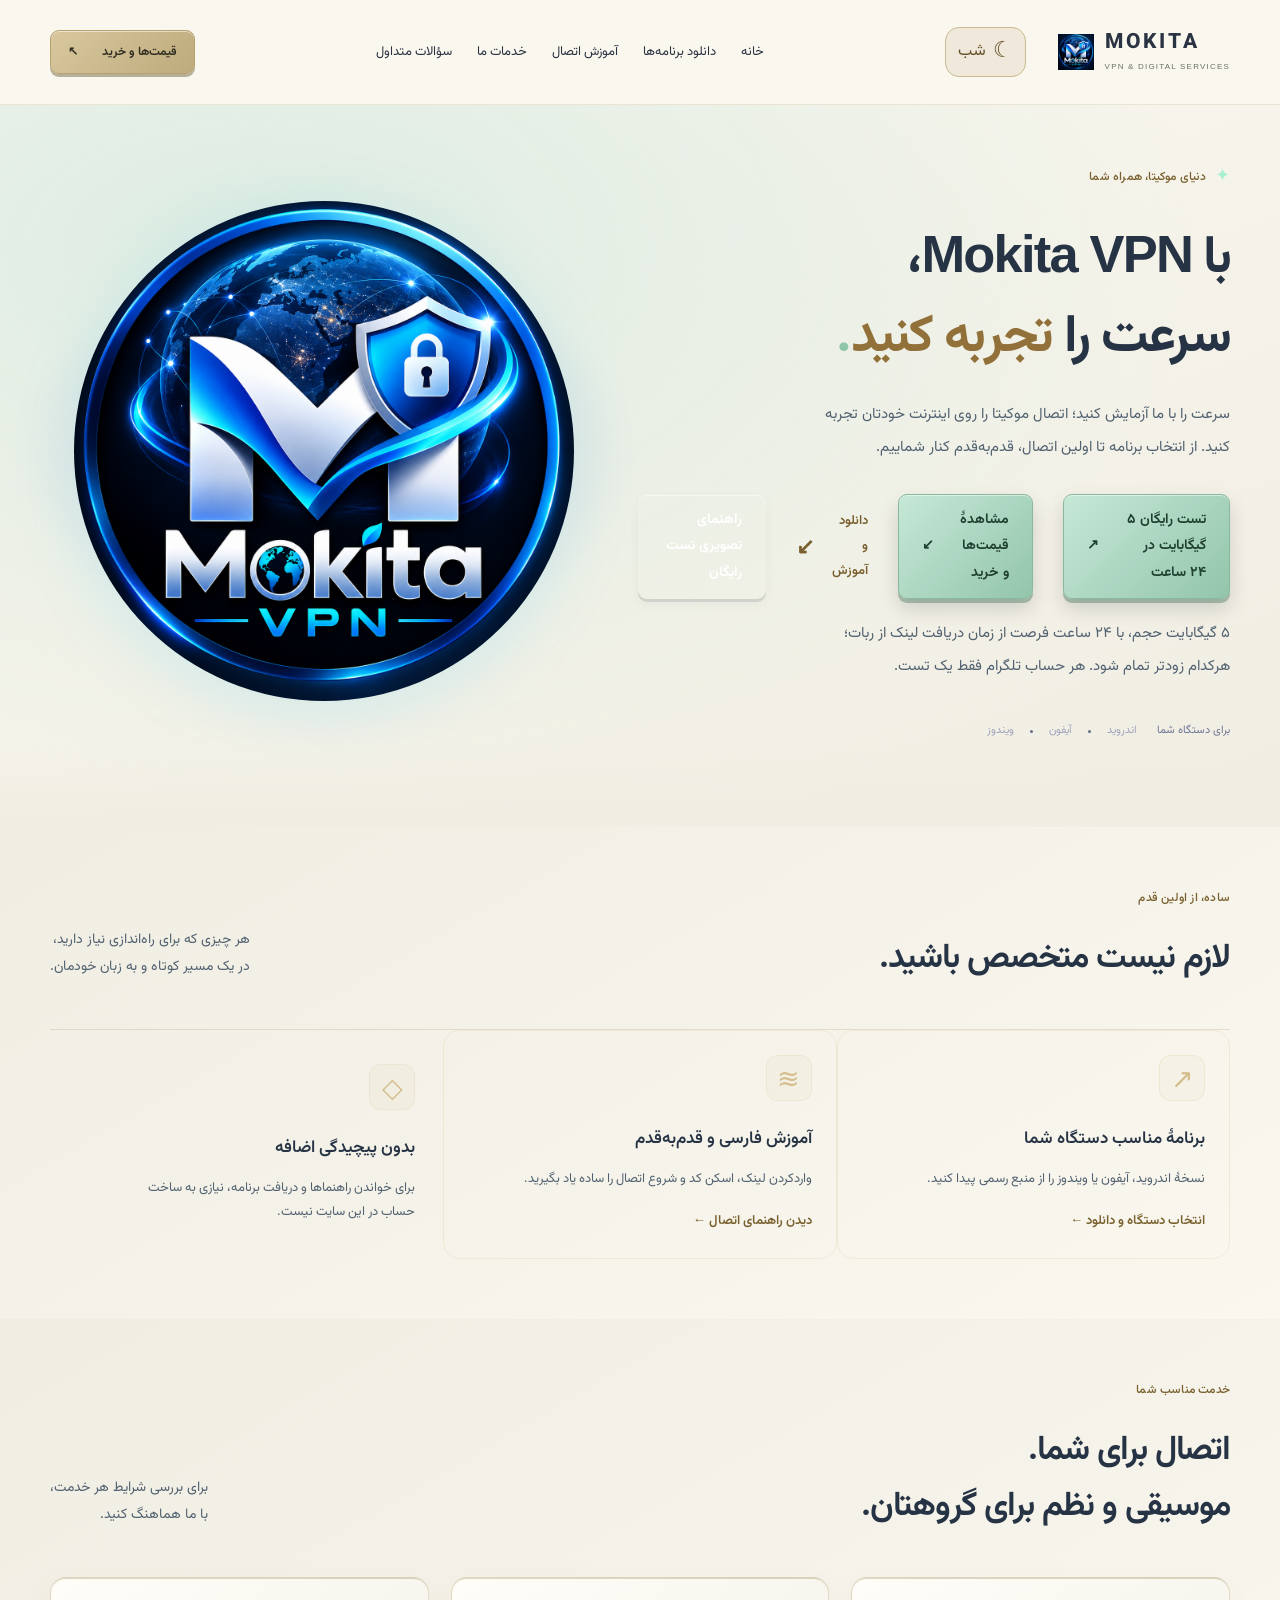
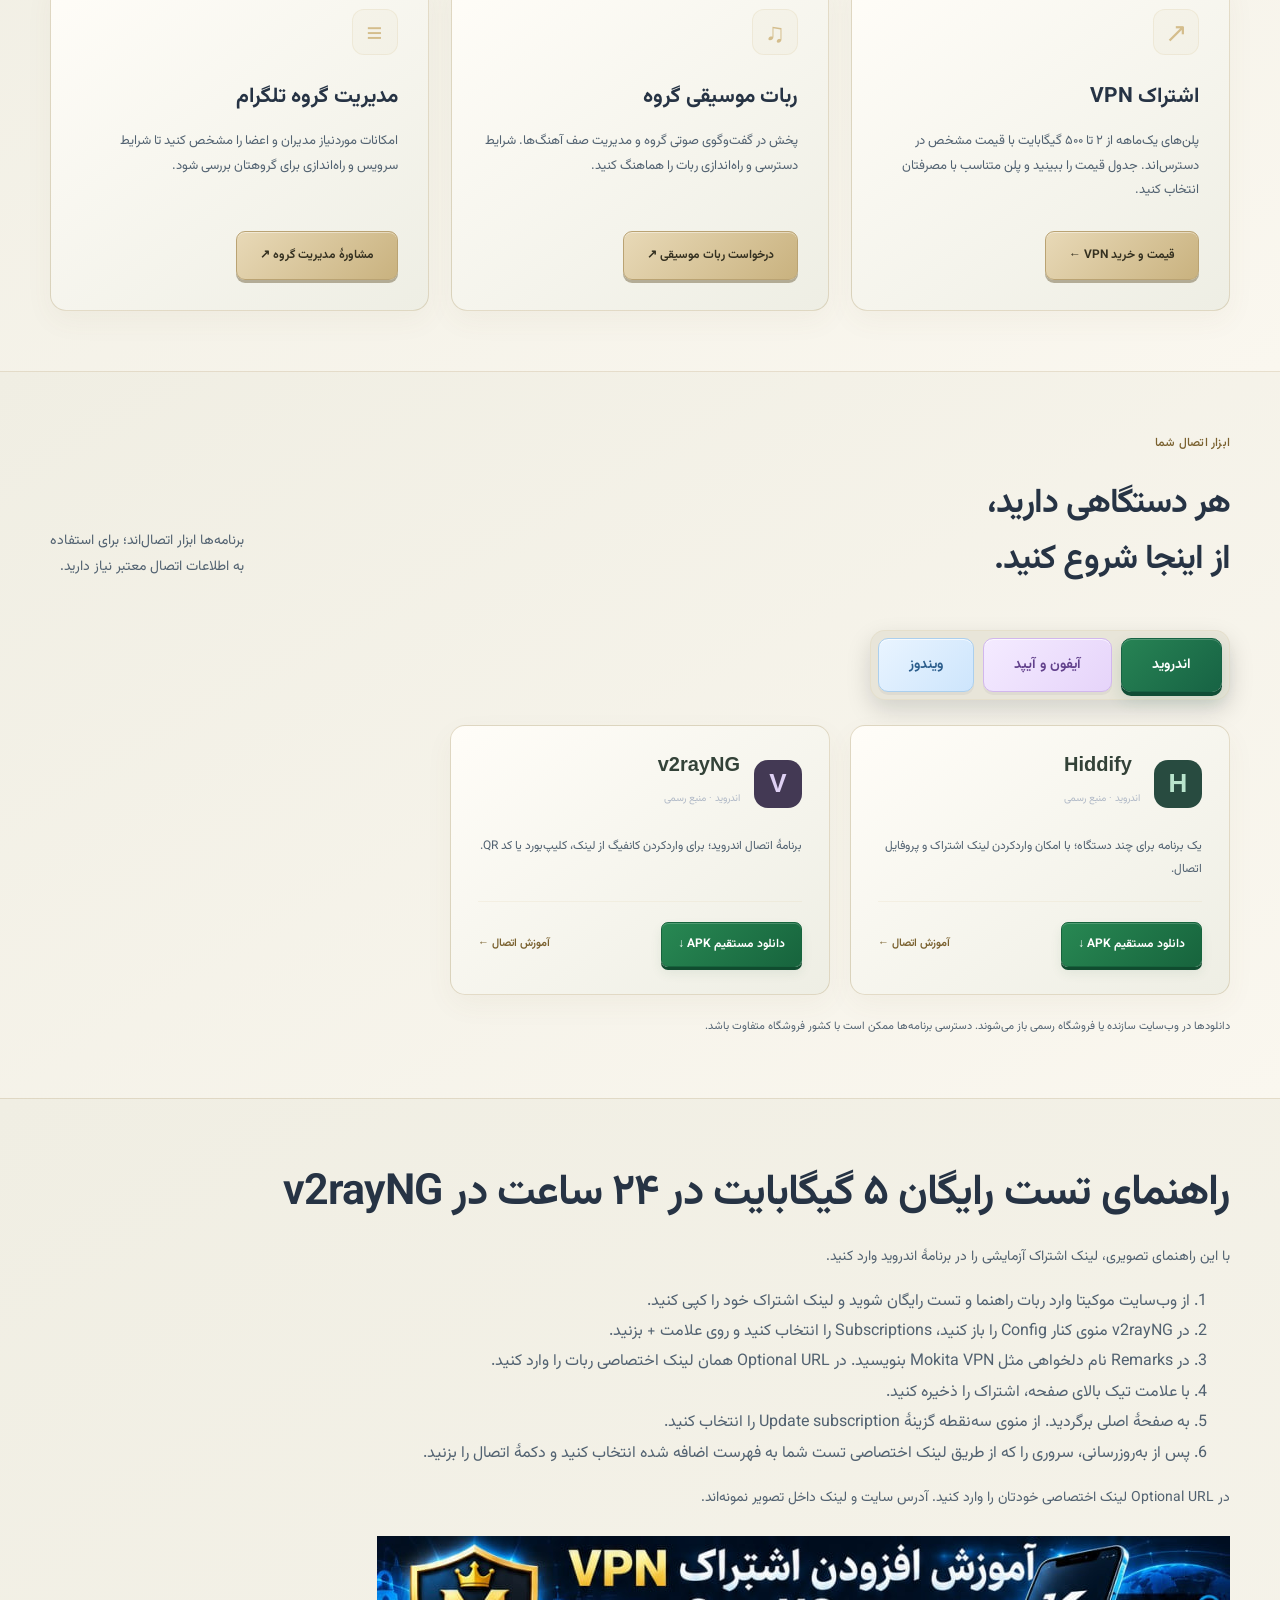
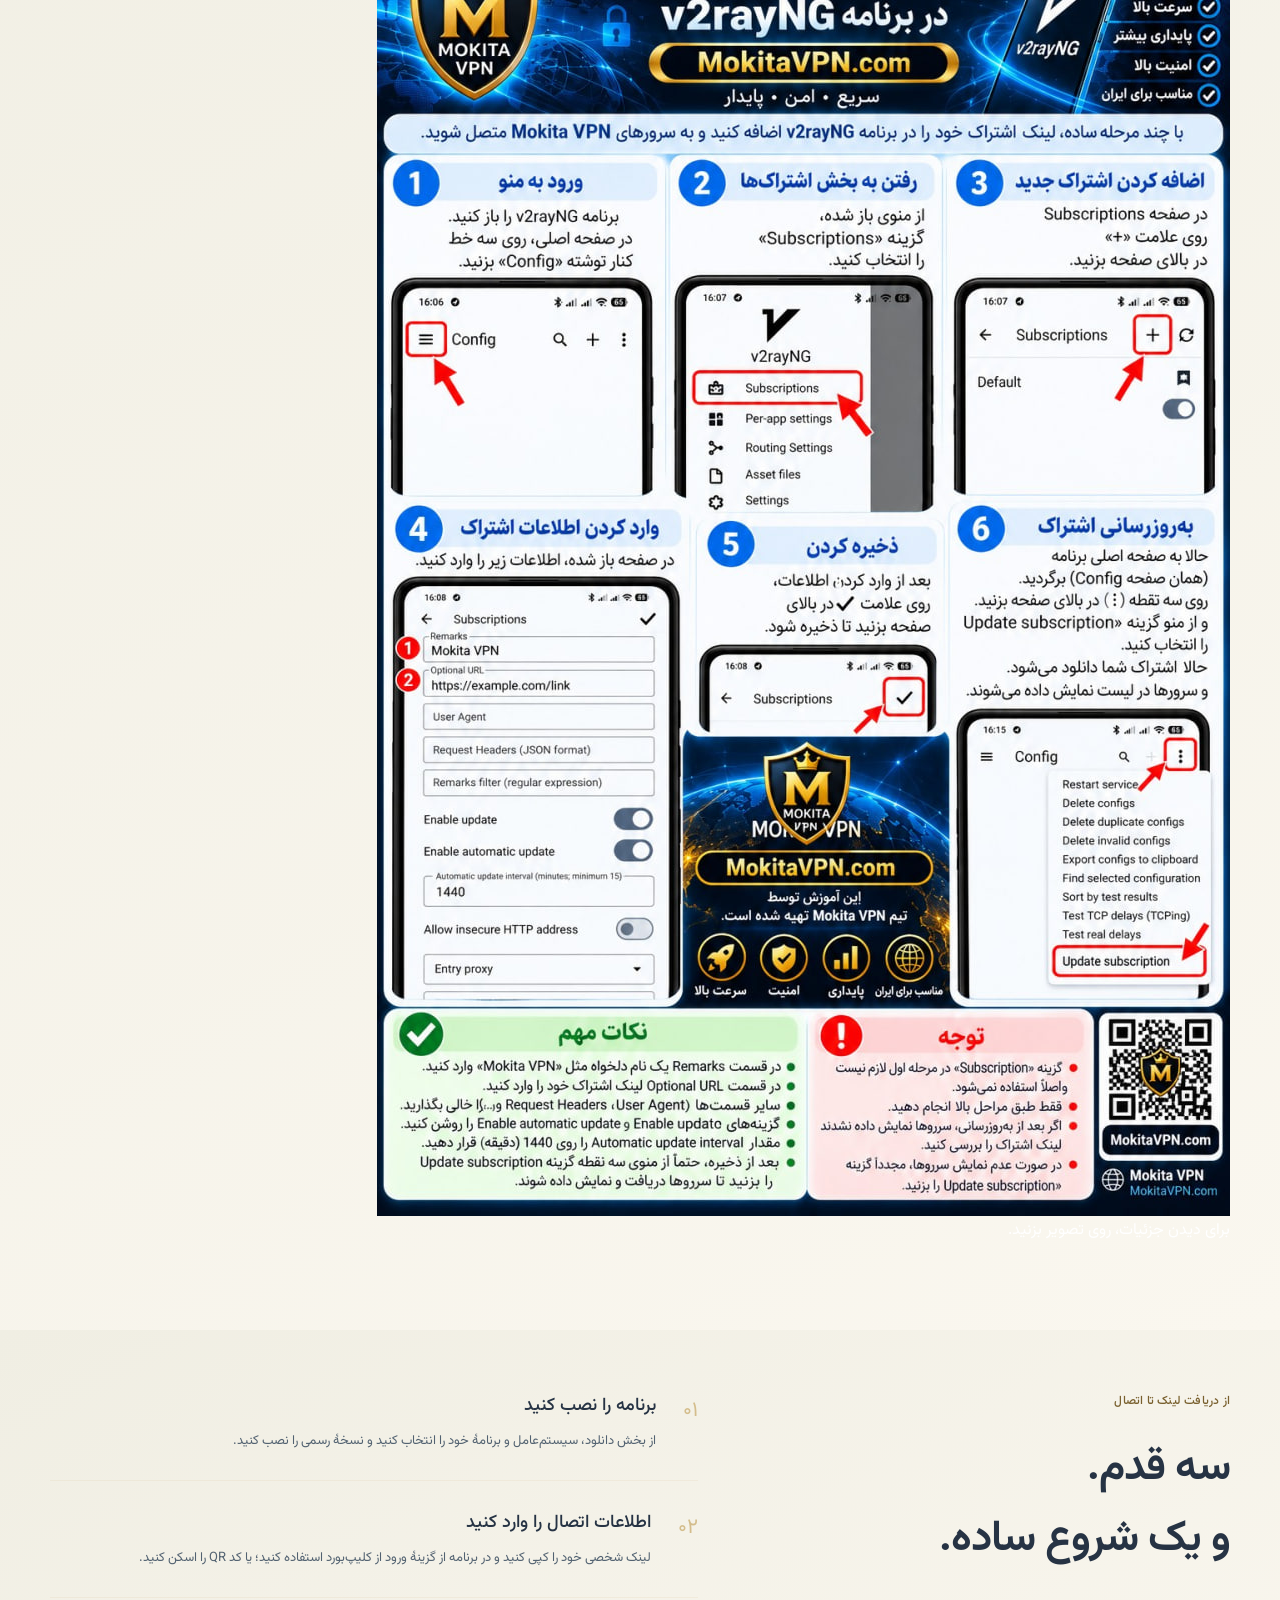
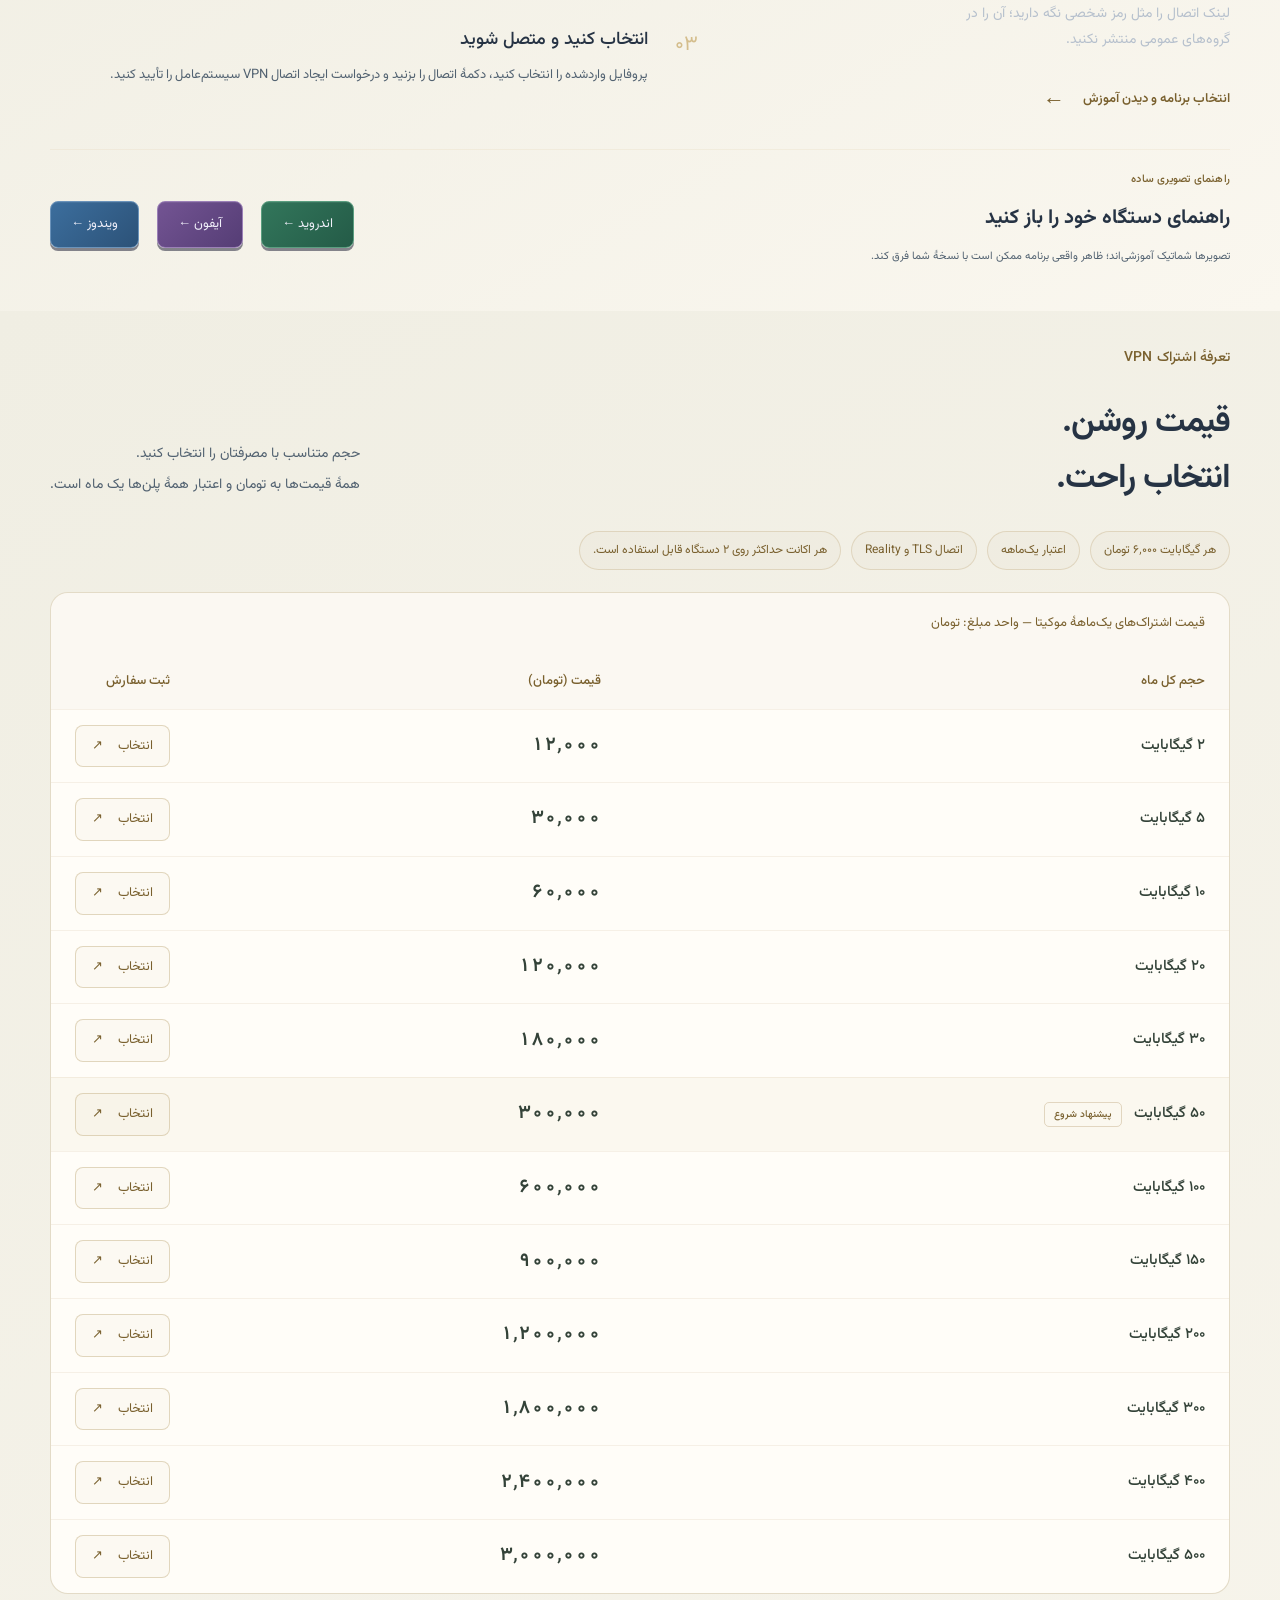
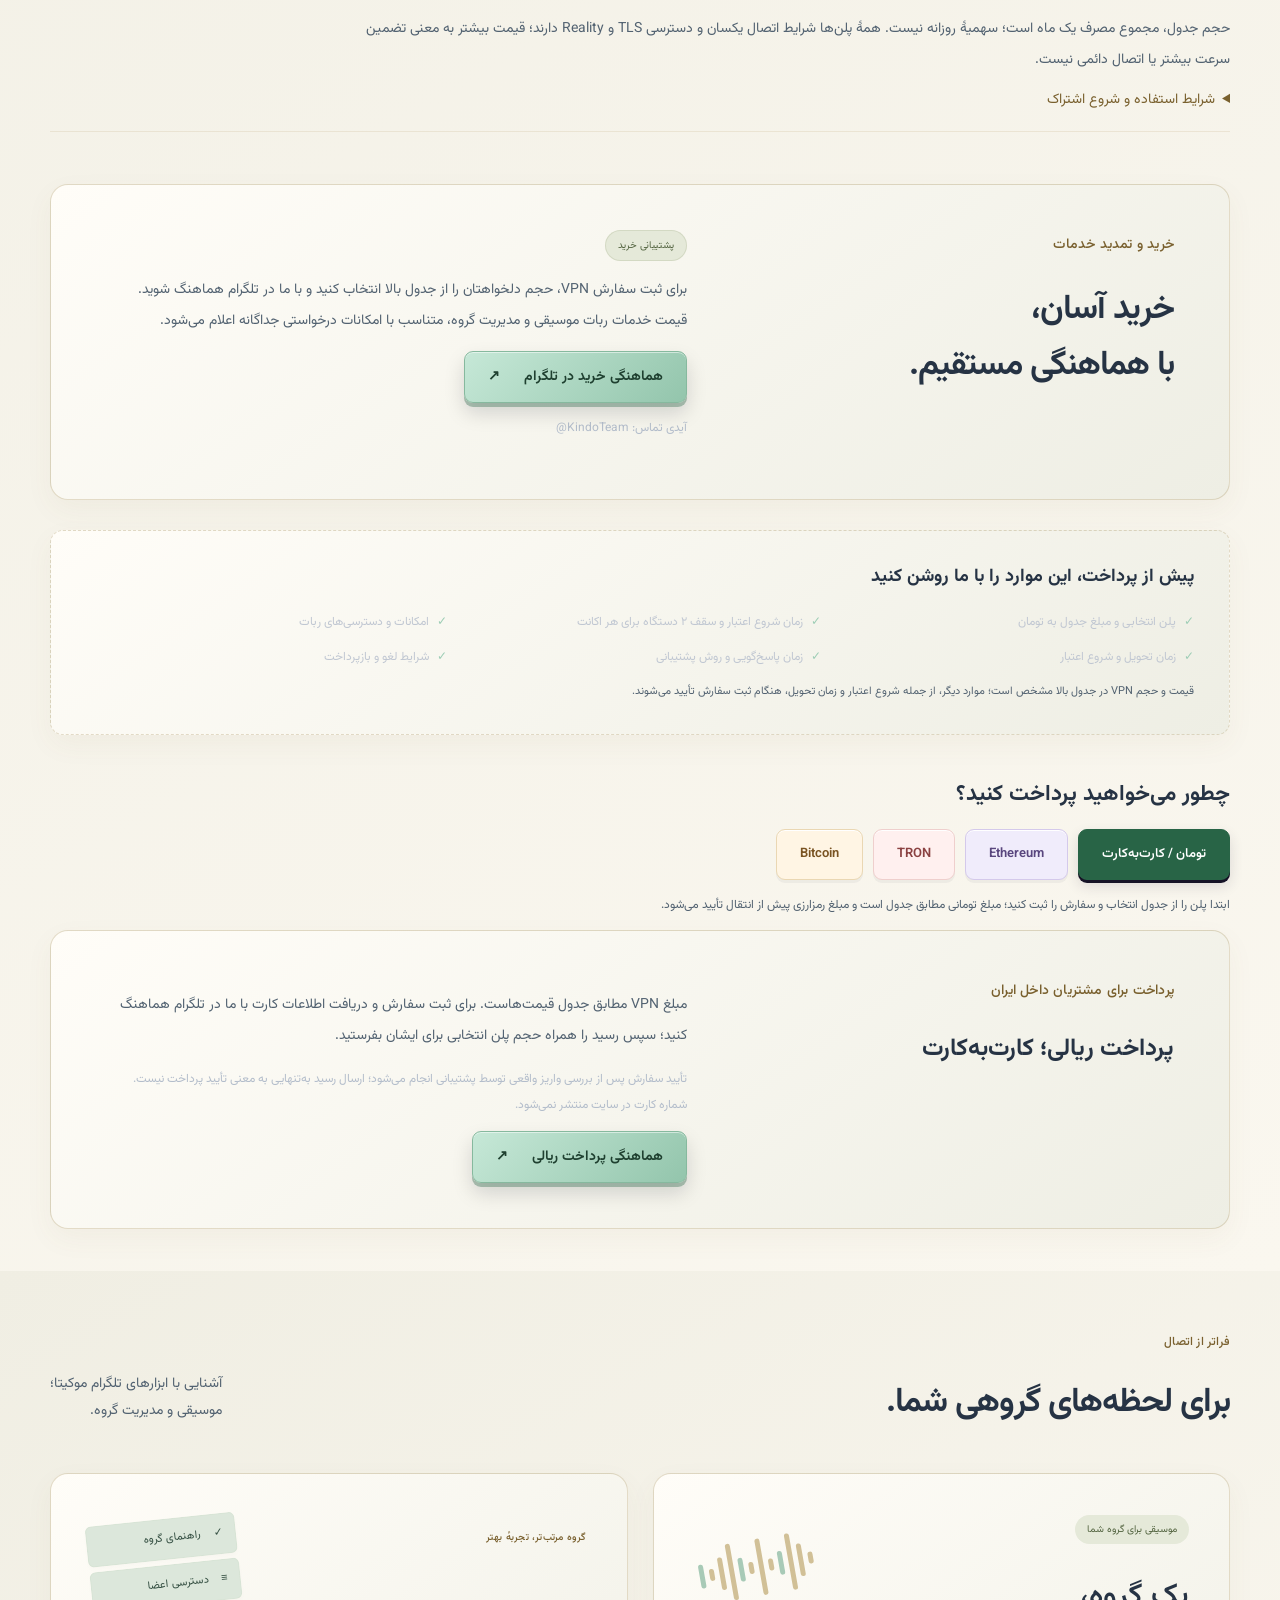
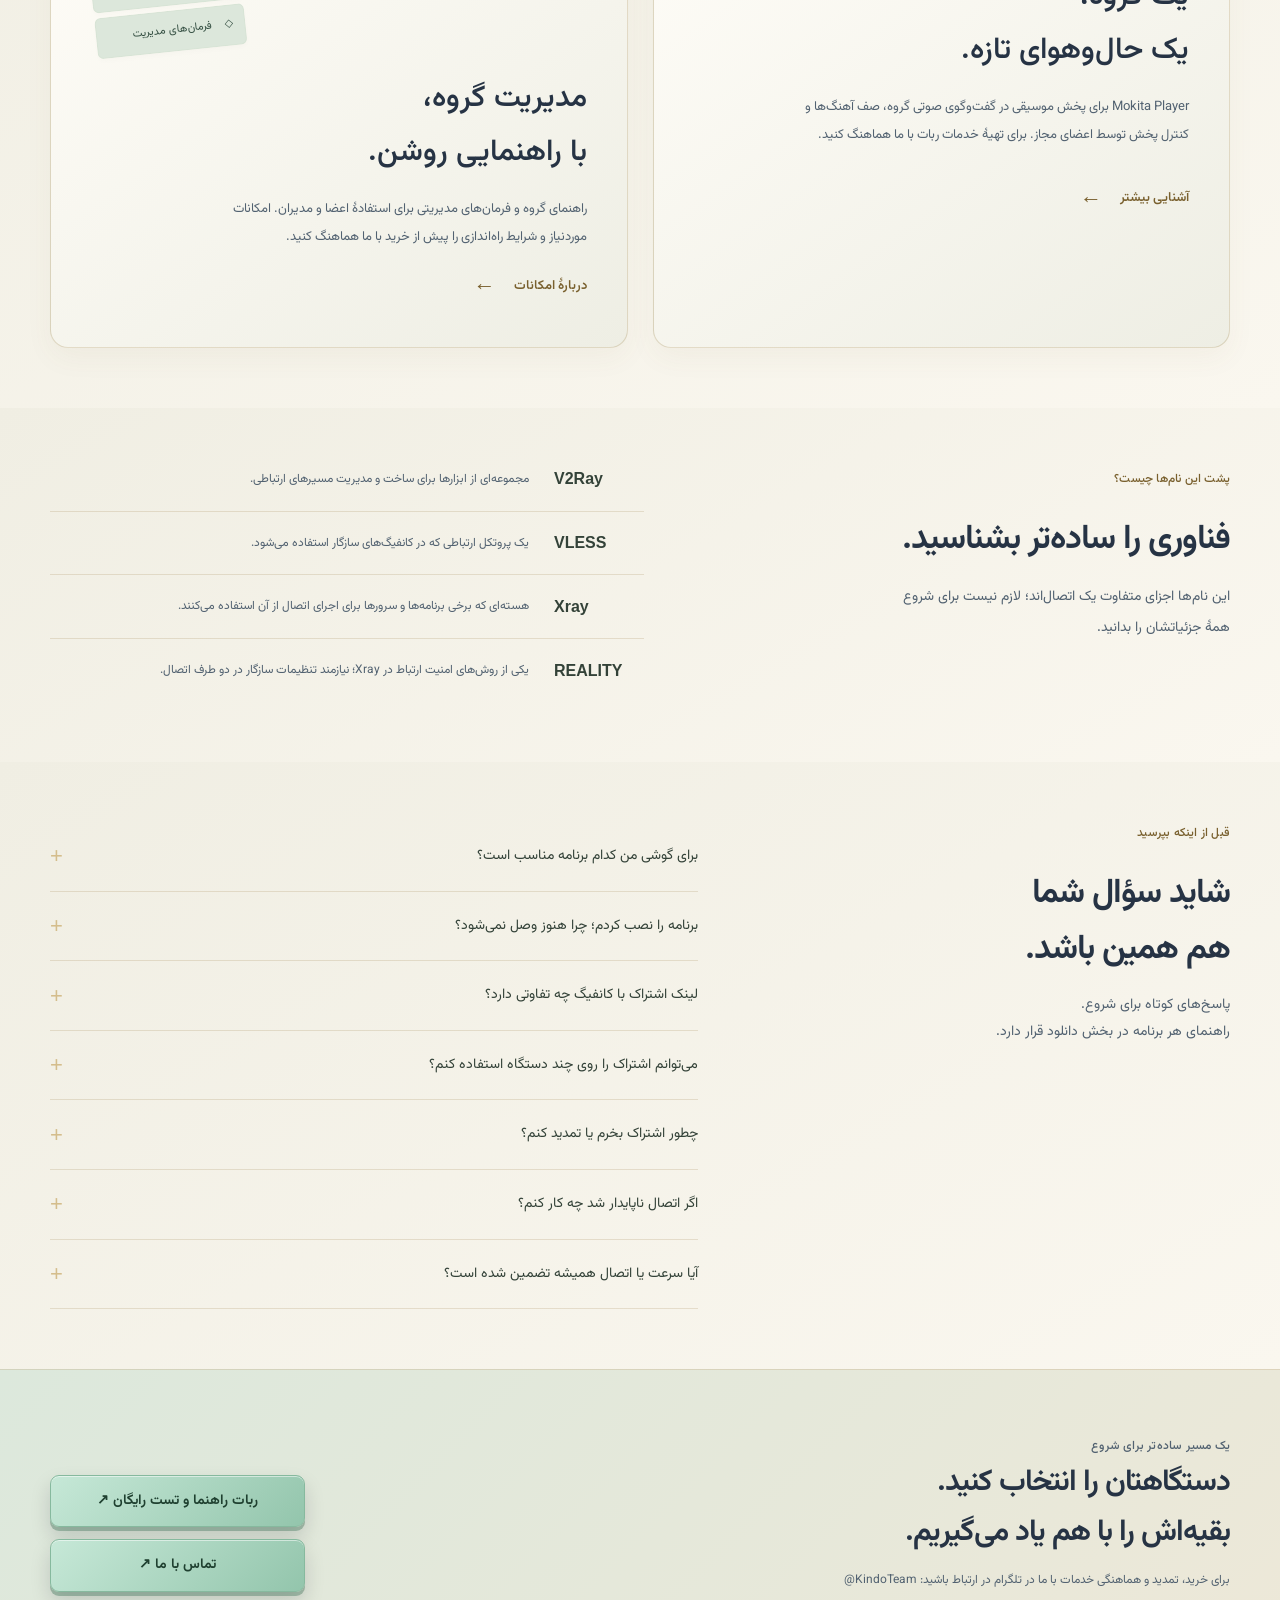
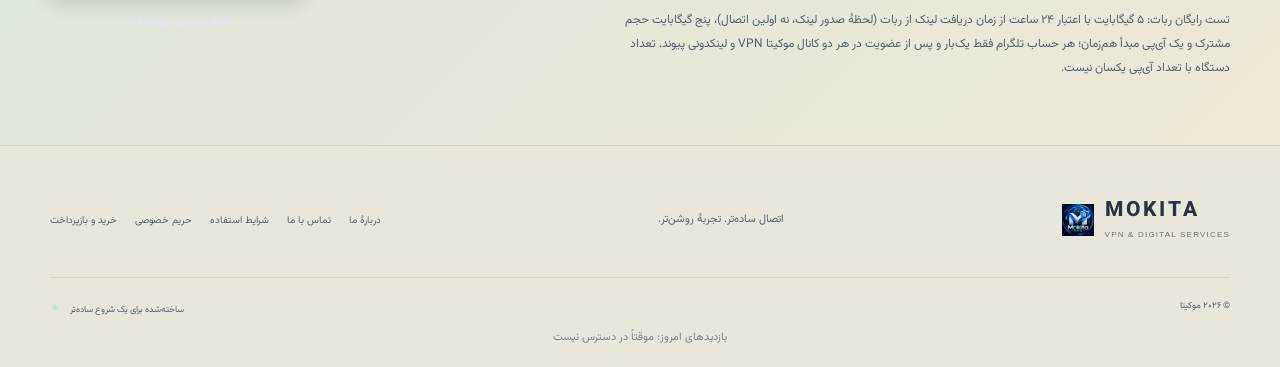
==== commit 3d6bed6a: "Clarify which v2rayNG trial server to select" ====
--- a/index.html
+++ b/index.html
@@ -51,7 +51,7 @@
 <li>در <bdi>Remarks</bdi> نام دلخواهی مثل <bdi>Mokita VPN</bdi> بنویسید. در <bdi>Optional URL</bdi> همان لینک اختصاصی ربات را وارد کنید.</li>
 <li>با علامت تیک بالای صفحه، اشتراک را ذخیره کنید.</li>
 <li>به صفحهٔ اصلی برگردید. از منوی سه‌نقطه گزینهٔ <bdi>Update subscription</bdi> را انتخاب کنید.</li>
-<li>پس از نمایش سرورها، یکی را انتخاب کنید و دکمهٔ اتصال را بزنید.</li>
+<li>پس از به‌روزرسانی، سروری را که از طریق لینک اختصاصی تست شما به فهرست اضافه شده انتخاب کنید و دکمهٔ اتصال را بزنید.</li>
 </ol>
 <p>در <bdi>Optional URL</bdi> لینک اختصاصی خودتان را وارد کنید. آدرس سایت و لینک داخل تصویر نمونه‌اند.</p>
 <figure style="margin:1.5rem 0">
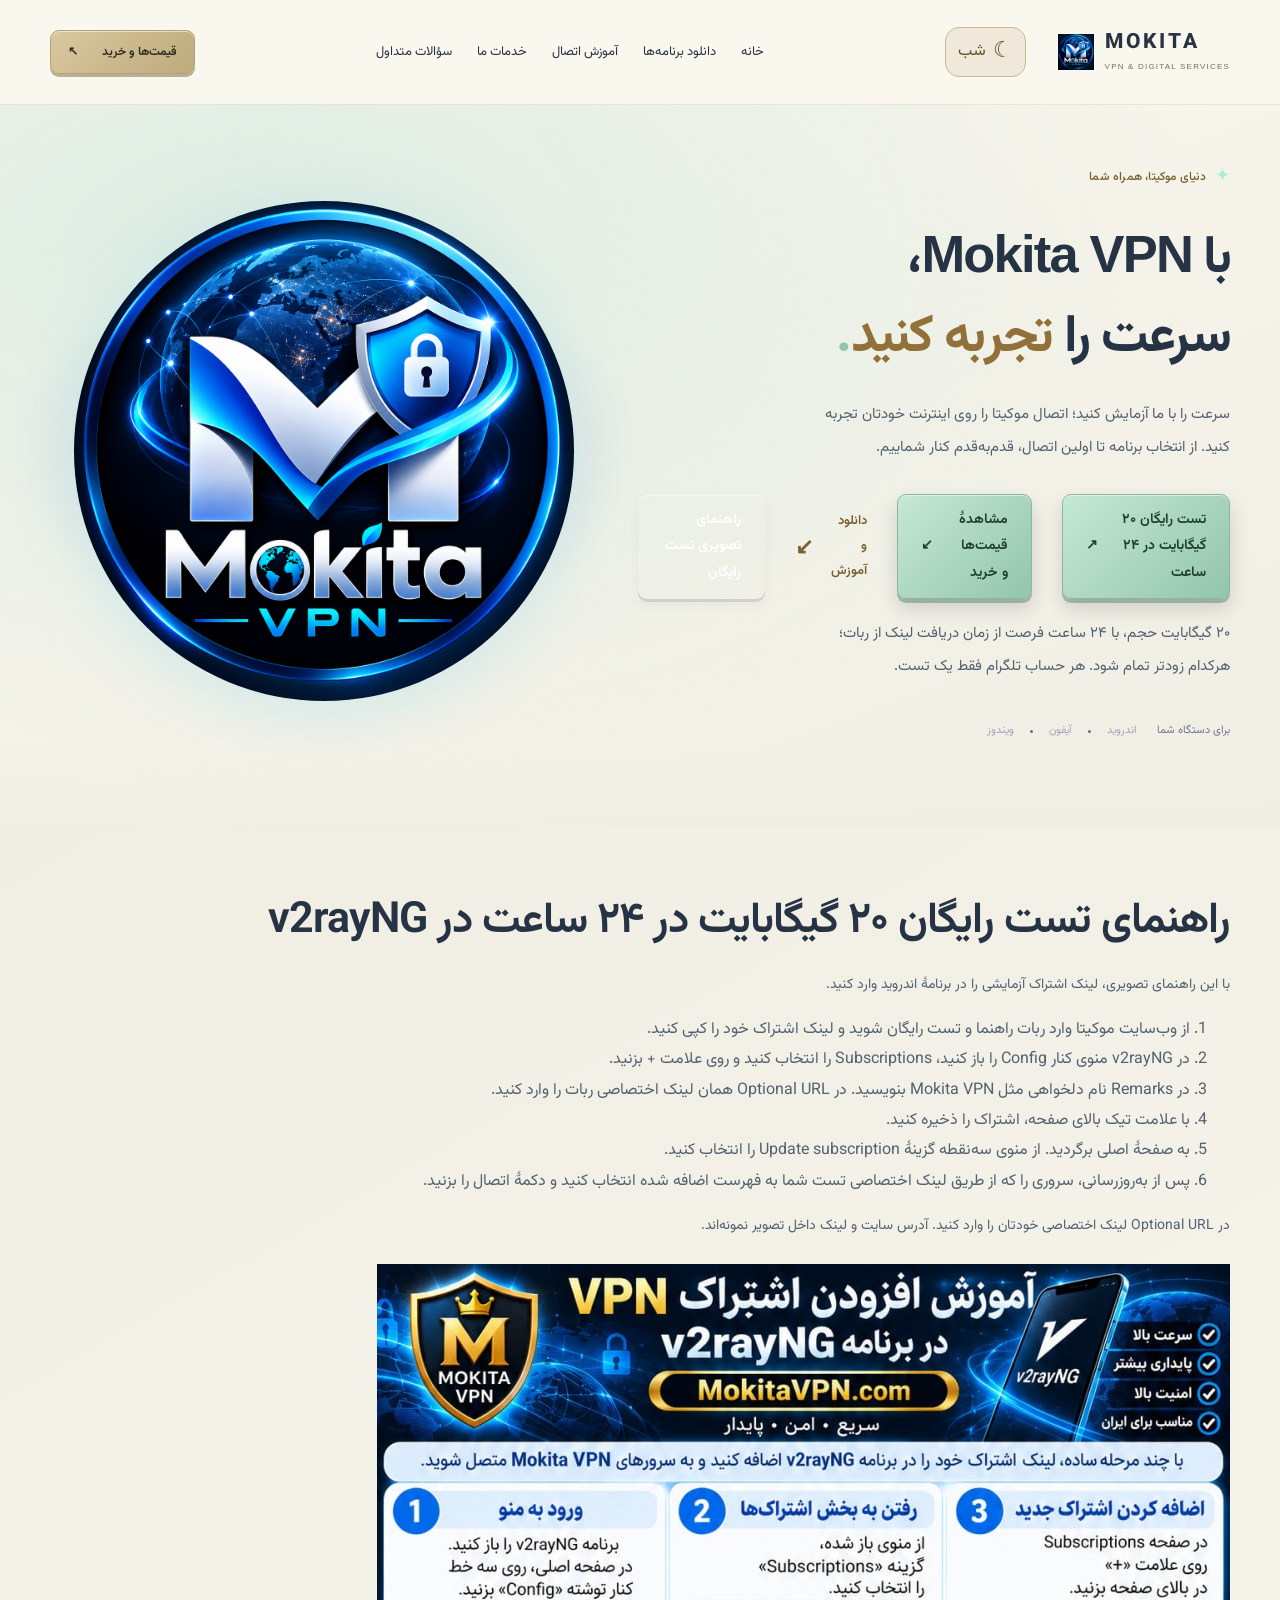
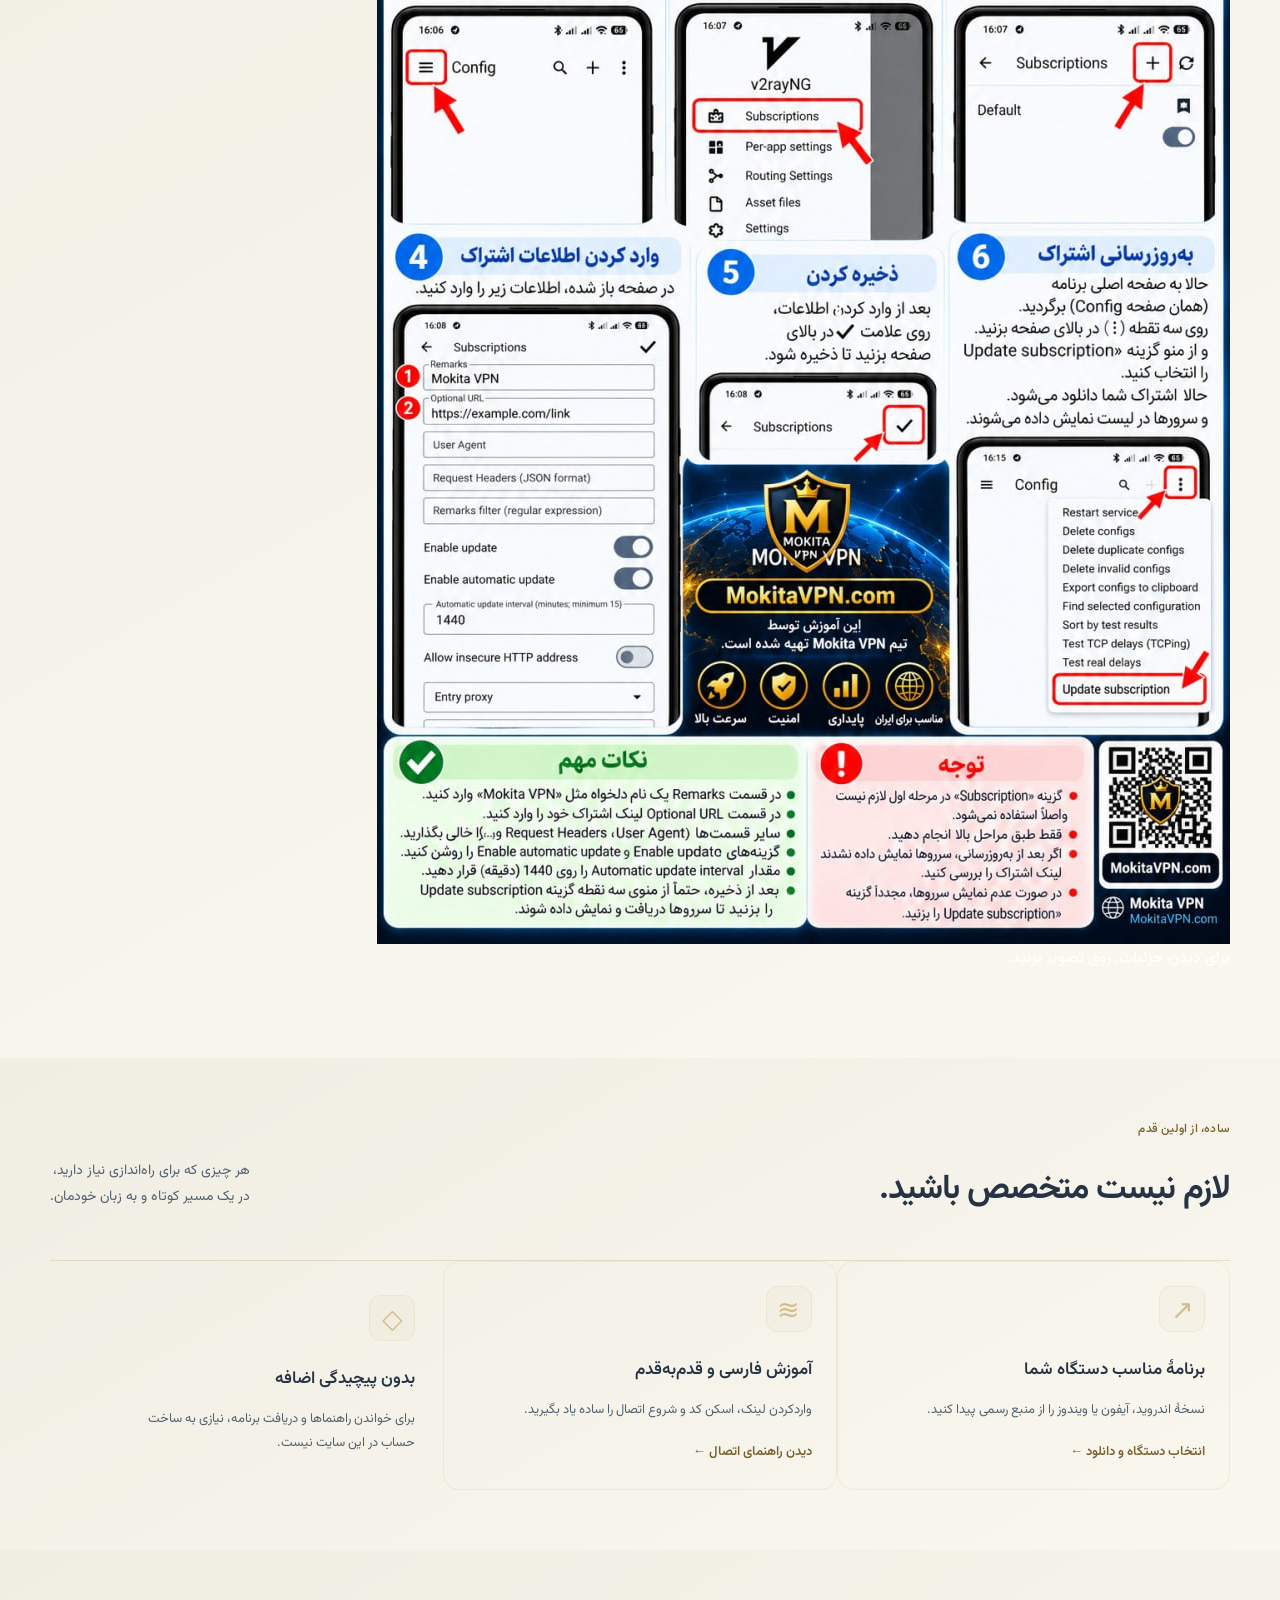
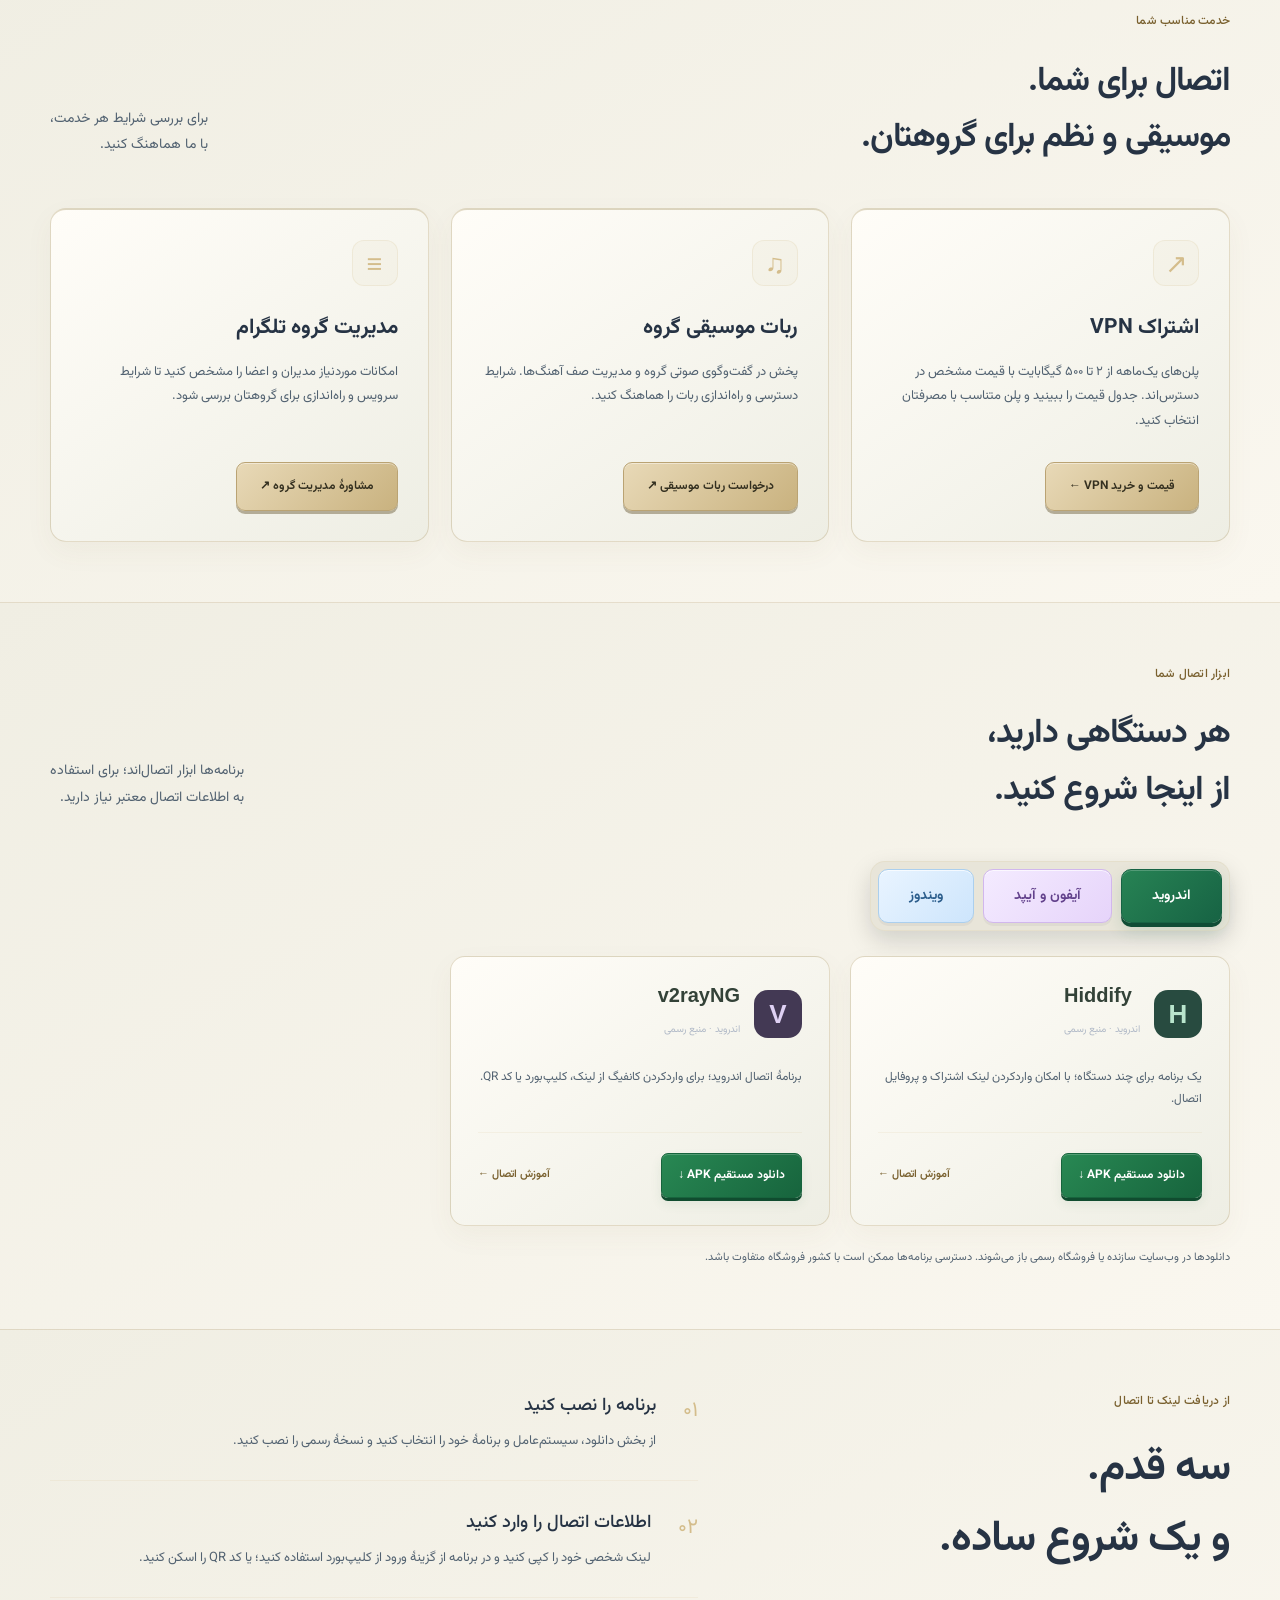
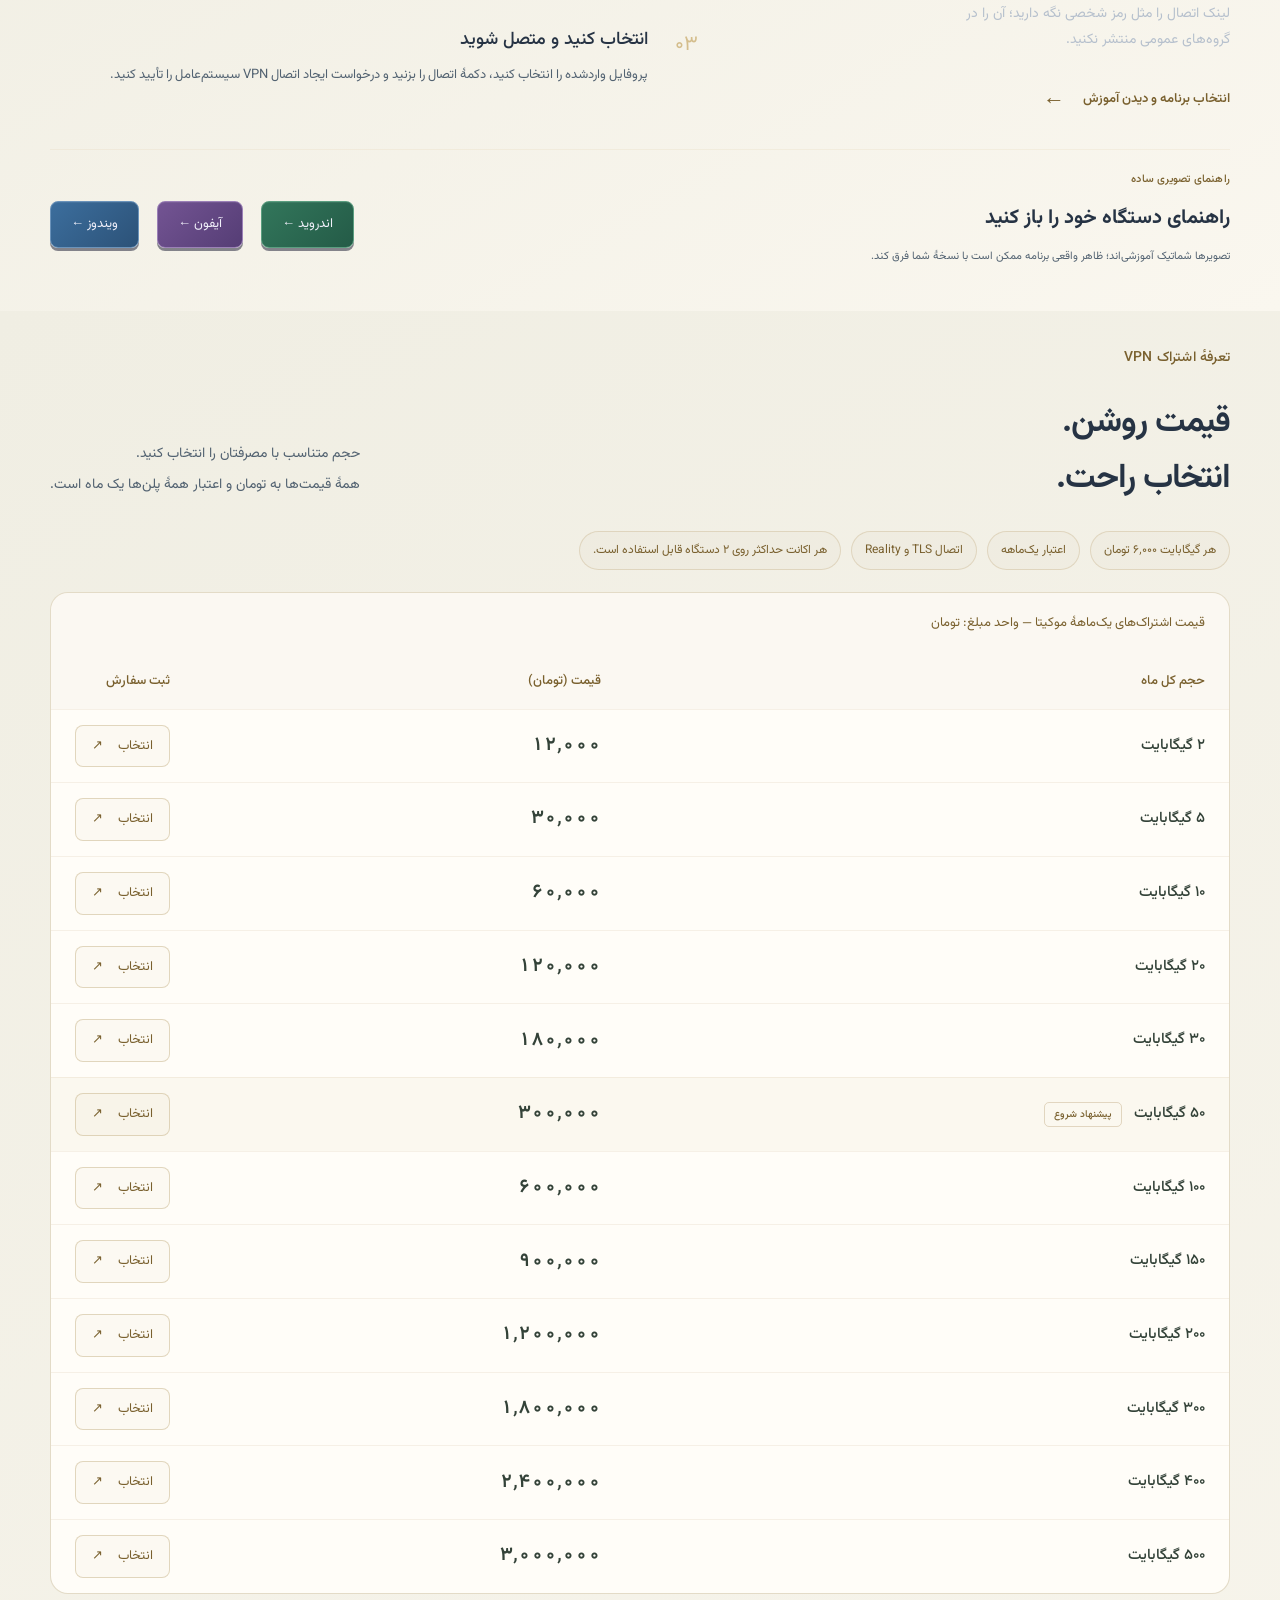
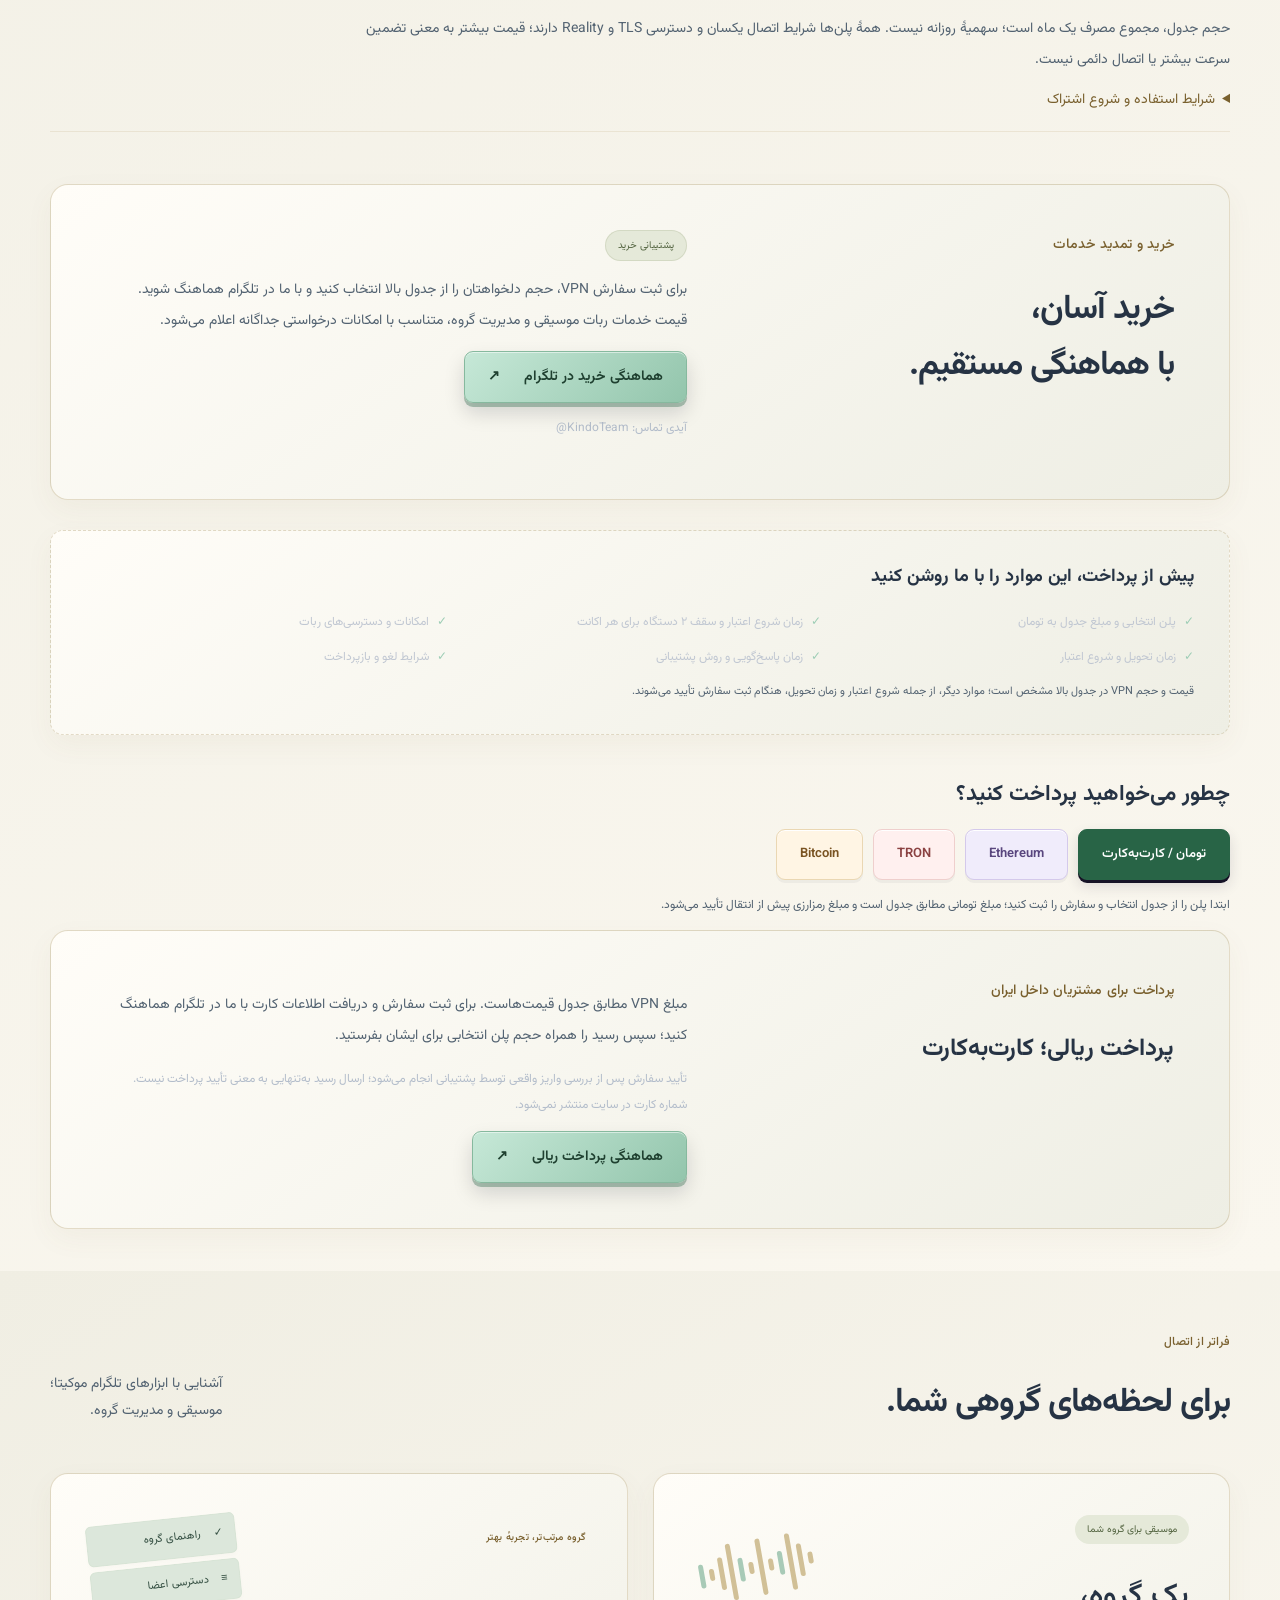
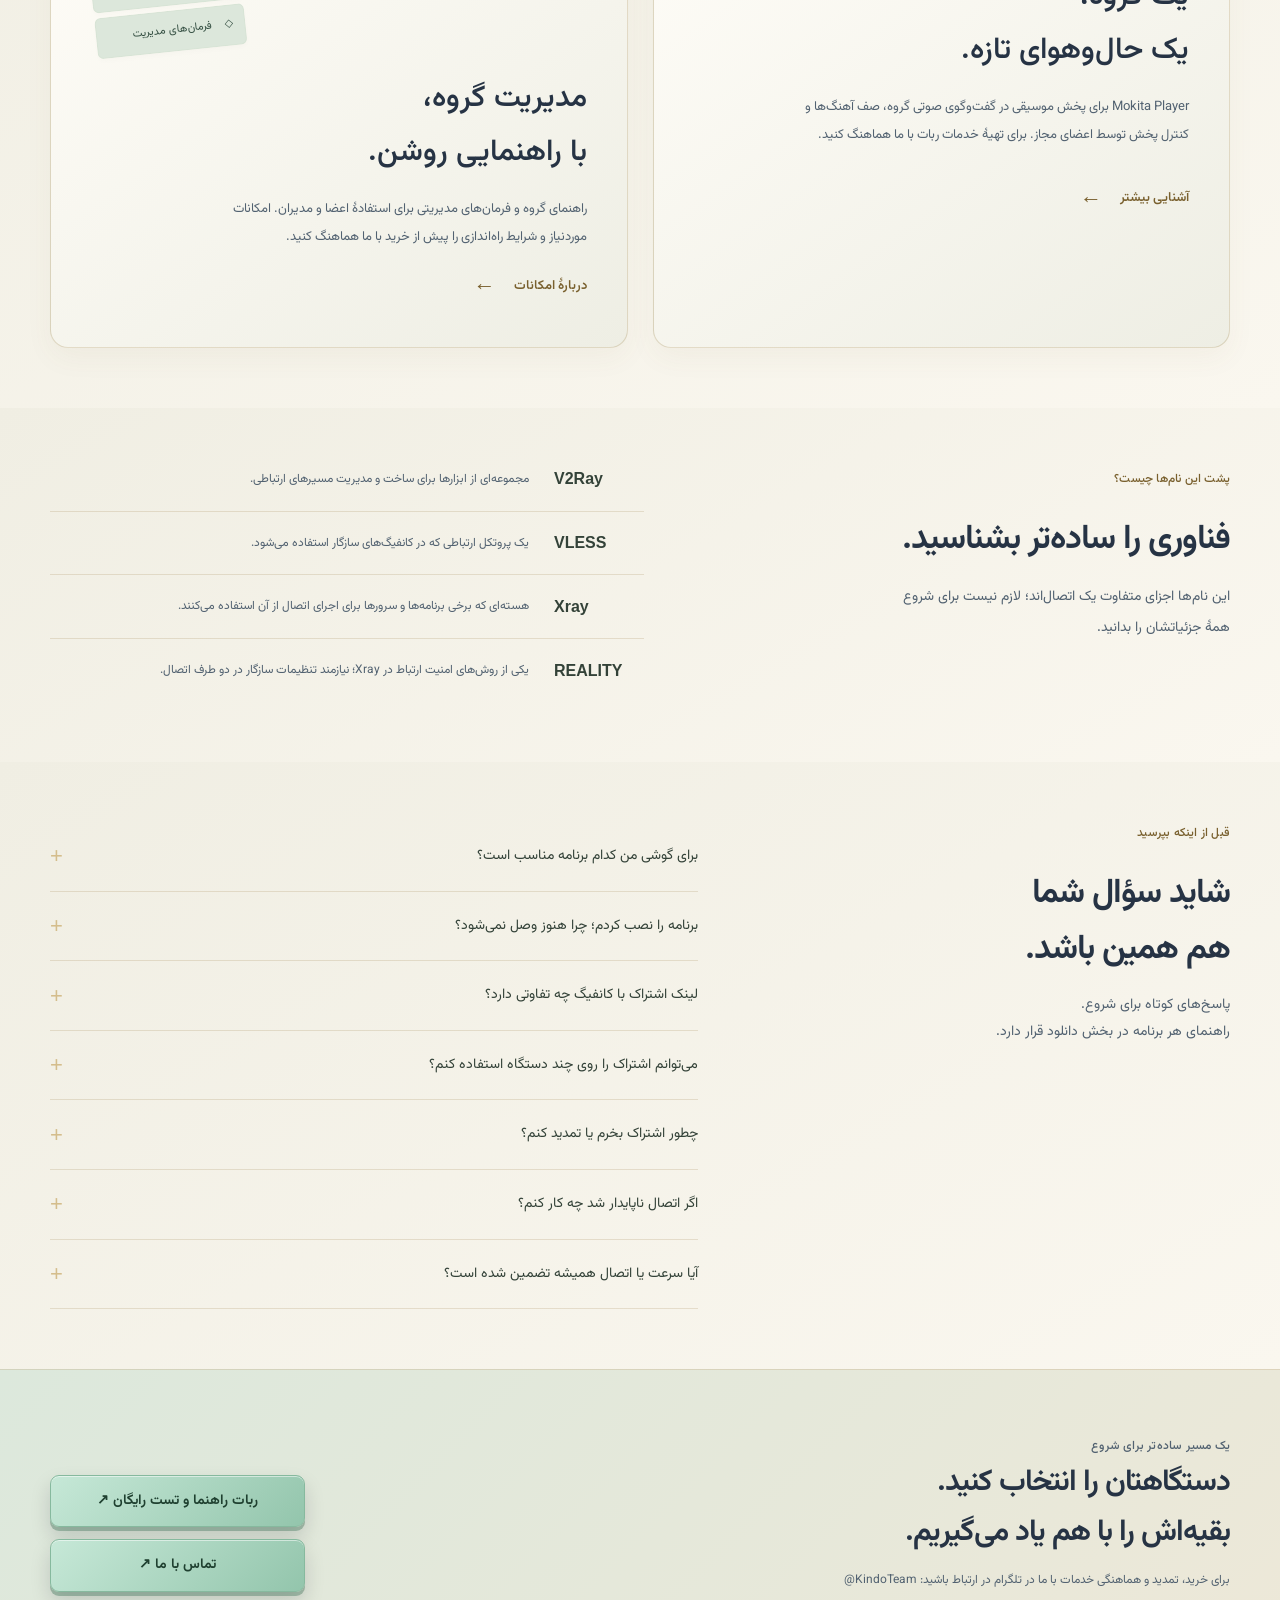
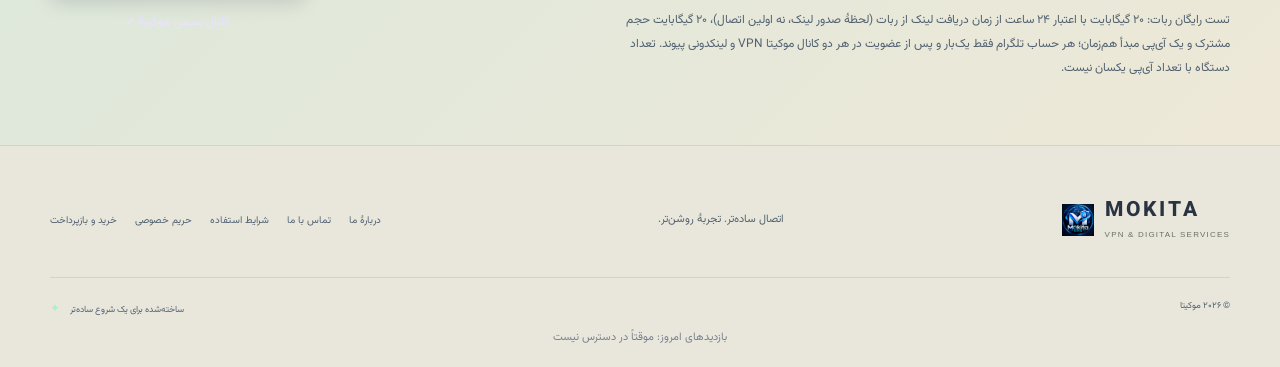
==== commit 207e918c: "Move the trial guide below the homepage trial offer" ====
--- a/index.html
+++ b/index.html
@@ -28,22 +28,15 @@
   <div class="hero-copy"><div class="eyebrow"><span class="tiny-star">✦</span> دنیای موکیتا، همراه شما</div>
     <h1>با <bdi>Mokita VPN</bdi>،<br>سرعت را <em>تجربه کنید</em><span class="title-dot">.</span></h1>
     <p>سرعت را با ما آزمایش کنید؛ اتصال موکیتا را روی اینترنت خودتان تجربه کنید. از انتخاب برنامه تا اولین اتصال، قدم‌به‌قدم کنار شماییم.</p>
-    <div class="hero-actions"><a class="button primary" href="https://t.me/MokitaVPNHelpBot" target="_blank" rel="noopener noreferrer">تست رایگان ۵ گیگابایت در ۲۴ ساعت <span aria-hidden="true">↗</span></a><a class="button primary" href="#plans">مشاهدهٔ قیمت‌ها و خرید <span aria-hidden="true">↙</span></a><a class="text-link" href="#downloads">دانلود و آموزش <span aria-hidden="true">↙</span></a><a class="button" href="#trial-guide">راهنمای تصویری تست رایگان</a></div>
-    <p class="speed-test-action">۵ گیگابایت حجم، با ۲۴ ساعت فرصت از زمان دریافت لینک از ربات؛ هرکدام زودتر تمام شود. هر حساب تلگرام فقط یک تست.</p>
+    <div class="hero-actions"><a class="button primary" href="https://t.me/MokitaVPNHelpBot" target="_blank" rel="noopener noreferrer">تست رایگان ۲۰ گیگابایت در ۲۴ ساعت <span aria-hidden="true">↗</span></a><a class="button primary" href="#plans">مشاهدهٔ قیمت‌ها و خرید <span aria-hidden="true">↙</span></a><a class="text-link" href="#downloads">دانلود و آموزش <span aria-hidden="true">↙</span></a><a class="button" href="#trial-guide">راهنمای تصویری تست رایگان</a></div>
+    <p class="speed-test-action">۲۰ گیگابایت حجم، با ۲۴ ساعت فرصت از زمان دریافت لینک از ربات؛ هرکدام زودتر تمام شود. هر حساب تلگرام فقط یک تست.</p>
     <div class="platform-line"><span>برای دستگاه شما</span><span>اندروید</span><i></i><span>آیفون</span><i></i><span>ویندوز</span></div>
   </div>
   <div class="hero-art mokita-logo-art"><img class="mokita-hero-logo" src="assets/mokita-vpn-logo.png" width="1254" height="1254" alt="نشان Mokita VPN؛ حرف M، کرهٔ زمین و سپر امنیت" fetchpriority="high" decoding="async"></div>
 </div></section>
-<section class="intro section" id="discover"><div class="shell"><div class="section-head"><div><p class="eyebrow dark">ساده، از اولین قدم</p><h2>لازم نیست متخصص باشید.</h2></div><p>هر چیزی که برای راه‌اندازی نیاز دارید،<br>در یک مسیر کوتاه و به زبان خودمان.</p></div><div class="features"><article><span class="feature-symbol">↗</span><h3><a class="feature-link" href="#downloads">برنامهٔ مناسب دستگاه شما</a></h3><p>نسخهٔ اندروید، آیفون یا ویندوز را از منبع رسمی پیدا کنید.</p><span class="feature-action" aria-hidden="true">انتخاب دستگاه و دانلود ←</span></article><article><span class="feature-symbol">≋</span><h3><a class="feature-link" href="#guide">آموزش فارسی و قدم‌به‌قدم</a></h3><p>واردکردن لینک، اسکن کد و شروع اتصال را ساده یاد بگیرید.</p><span class="feature-action" aria-hidden="true">دیدن راهنمای اتصال ←</span></article><article><span class="feature-symbol">◇</span><h3>بدون پیچیدگی اضافه</h3><p>برای خواندن راهنماها و دریافت برنامه، نیازی به ساخت حساب در این سایت نیست.</p></article></div></div></section>
-<section class="section services-section" id="services"><div class="shell"><div class="section-head"><div><p class="eyebrow dark">خدمت مناسب شما</p><h2>اتصال برای شما.<br>موسیقی و نظم برای گروهتان.</h2></div><p>برای بررسی شرایط هر خدمت،<br>با ما هماهنگ کنید.</p></div><div class="service-grid"><article><span class="feature-symbol">↗</span><h3>اشتراک VPN</h3><p>پلن‌های یک‌ماهه از ۲ تا ۵۰۰ گیگابایت با قیمت مشخص در دسترس‌اند. جدول قیمت را ببینید و پلن متناسب با مصرفتان انتخاب کنید.</p><a class="button service-buy" href="#plans">قیمت و خرید VPN ←</a></article><article><span class="feature-symbol">♫</span><h3>ربات موسیقی گروه</h3><p>پخش در گفت‌وگوی صوتی گروه و مدیریت صف آهنگ‌ها. شرایط دسترسی و راه‌اندازی ربات را هماهنگ کنید.</p><a class="button service-buy" href="https://t.me/KindoTeam" target="_blank" rel="noopener noreferrer">درخواست ربات موسیقی ↗</a></article><article><span class="feature-symbol">≡</span><h3>مدیریت گروه تلگرام</h3><p>امکانات موردنیاز مدیران و اعضا را مشخص کنید تا شرایط سرویس و راه‌اندازی برای گروهتان بررسی شود.</p><a class="button service-buy" href="https://t.me/KindoTeam" target="_blank" rel="noopener noreferrer">مشاورهٔ مدیریت گروه ↗</a></article></div></div></section>
-<section class="downloads section" id="downloads"><div class="shell"><div class="section-head"><div><p class="eyebrow dark">ابزار اتصال شما</p><h2>هر دستگاهی دارید،<br>از اینجا شروع کنید.</h2></div><p>برنامه‌ها ابزار اتصال‌اند؛ برای استفاده<br>به اطلاعات اتصال معتبر نیاز دارید.</p></div>
-<div class="filters" role="group" aria-label="انتخاب سیستم‌عامل"><button class="selected" data-platform="android" aria-pressed="true">اندروید</button><button data-platform="ios" aria-pressed="false">آیفون و آیپد</button><button data-platform="windows" aria-pressed="false">ویندوز</button></div>
-<div class="app-grid" id="app-grid" aria-live="polite"></div>
-<p class="fine-print">دانلودها در وب‌سایت سازنده یا فروشگاه رسمی باز می‌شوند. دسترسی برنامه‌ها ممکن است با کشور فروشگاه متفاوت باشد.</p><noscript><p>برای دیدن کارت‌های برنامه، جاوااسکریپت را فعال کنید؛ یا از <a href="https://github.com/hiddify/hiddify-app/releases">صفحهٔ رسمی Hiddify</a> استفاده کنید.</p></noscript>
-</div></section>
 <section class="section guide" id="trial-guide" aria-labelledby="trial-guide-title">
 <div class="shell">
-<h2 id="trial-guide-title">راهنمای تست رایگان ۵ گیگابایت در ۲۴ ساعت در v2rayNG</h2>
+<h2 id="trial-guide-title">راهنمای تست رایگان ۲۰ گیگابایت در ۲۴ ساعت در v2rayNG</h2>
 <p>با این راهنمای تصویری، لینک اشتراک آزمایشی را در برنامهٔ اندروید وارد کنید.</p>
 <ol>
 <li>از وب‌سایت موکیتا وارد <a href="https://t.me/MokitaVPNHelpBot">ربات راهنما و تست رایگان</a> شوید و لینک اشتراک خود را کپی کنید.</li>
@@ -60,6 +53,14 @@
 </figure>
 </div>
 </section>
+<section class="intro section" id="discover"><div class="shell"><div class="section-head"><div><p class="eyebrow dark">ساده، از اولین قدم</p><h2>لازم نیست متخصص باشید.</h2></div><p>هر چیزی که برای راه‌اندازی نیاز دارید،<br>در یک مسیر کوتاه و به زبان خودمان.</p></div><div class="features"><article><span class="feature-symbol">↗</span><h3><a class="feature-link" href="#downloads">برنامهٔ مناسب دستگاه شما</a></h3><p>نسخهٔ اندروید، آیفون یا ویندوز را از منبع رسمی پیدا کنید.</p><span class="feature-action" aria-hidden="true">انتخاب دستگاه و دانلود ←</span></article><article><span class="feature-symbol">≋</span><h3><a class="feature-link" href="#guide">آموزش فارسی و قدم‌به‌قدم</a></h3><p>واردکردن لینک، اسکن کد و شروع اتصال را ساده یاد بگیرید.</p><span class="feature-action" aria-hidden="true">دیدن راهنمای اتصال ←</span></article><article><span class="feature-symbol">◇</span><h3>بدون پیچیدگی اضافه</h3><p>برای خواندن راهنماها و دریافت برنامه، نیازی به ساخت حساب در این سایت نیست.</p></article></div></div></section>
+<section class="section services-section" id="services"><div class="shell"><div class="section-head"><div><p class="eyebrow dark">خدمت مناسب شما</p><h2>اتصال برای شما.<br>موسیقی و نظم برای گروهتان.</h2></div><p>برای بررسی شرایط هر خدمت،<br>با ما هماهنگ کنید.</p></div><div class="service-grid"><article><span class="feature-symbol">↗</span><h3>اشتراک VPN</h3><p>پلن‌های یک‌ماهه از ۲ تا ۵۰۰ گیگابایت با قیمت مشخص در دسترس‌اند. جدول قیمت را ببینید و پلن متناسب با مصرفتان انتخاب کنید.</p><a class="button service-buy" href="#plans">قیمت و خرید VPN ←</a></article><article><span class="feature-symbol">♫</span><h3>ربات موسیقی گروه</h3><p>پخش در گفت‌وگوی صوتی گروه و مدیریت صف آهنگ‌ها. شرایط دسترسی و راه‌اندازی ربات را هماهنگ کنید.</p><a class="button service-buy" href="https://t.me/KindoTeam" target="_blank" rel="noopener noreferrer">درخواست ربات موسیقی ↗</a></article><article><span class="feature-symbol">≡</span><h3>مدیریت گروه تلگرام</h3><p>امکانات موردنیاز مدیران و اعضا را مشخص کنید تا شرایط سرویس و راه‌اندازی برای گروهتان بررسی شود.</p><a class="button service-buy" href="https://t.me/KindoTeam" target="_blank" rel="noopener noreferrer">مشاورهٔ مدیریت گروه ↗</a></article></div></div></section>
+<section class="downloads section" id="downloads"><div class="shell"><div class="section-head"><div><p class="eyebrow dark">ابزار اتصال شما</p><h2>هر دستگاهی دارید،<br>از اینجا شروع کنید.</h2></div><p>برنامه‌ها ابزار اتصال‌اند؛ برای استفاده<br>به اطلاعات اتصال معتبر نیاز دارید.</p></div>
+<div class="filters" role="group" aria-label="انتخاب سیستم‌عامل"><button class="selected" data-platform="android" aria-pressed="true">اندروید</button><button data-platform="ios" aria-pressed="false">آیفون و آیپد</button><button data-platform="windows" aria-pressed="false">ویندوز</button></div>
+<div class="app-grid" id="app-grid" aria-live="polite"></div>
+<p class="fine-print">دانلودها در وب‌سایت سازنده یا فروشگاه رسمی باز می‌شوند. دسترسی برنامه‌ها ممکن است با کشور فروشگاه متفاوت باشد.</p><noscript><p>برای دیدن کارت‌های برنامه، جاوااسکریپت را فعال کنید؛ یا از <a href="https://github.com/hiddify/hiddify-app/releases">صفحهٔ رسمی Hiddify</a> استفاده کنید.</p></noscript>
+</div></section>
+
 <section class="guide section" id="guide"><div class="shell guide-grid"><div><p class="eyebrow">از دریافت لینک تا اتصال</p><h2>سه قدم.<br>و یک شروع ساده.</h2><p class="muted">لینک اتصال را مثل رمز شخصی نگه دارید؛ آن را در گروه‌های عمومی منتشر نکنید.</p><a href="#downloads" class="text-link light">انتخاب برنامه و دیدن آموزش <span aria-hidden="true">←</span></a></div><ol class="steps"><li><span>۰۱</span><div><h3>برنامه را نصب کنید</h3><p>از بخش دانلود، سیستم‌عامل و برنامهٔ خود را انتخاب کنید و نسخهٔ رسمی را نصب کنید.</p></div></li><li><span>۰۲</span><div><h3>اطلاعات اتصال را وارد کنید</h3><p>لینک شخصی خود را کپی کنید و در برنامه از گزینهٔ ورود از کلیپ‌بورد استفاده کنید؛ یا کد QR را اسکن کنید.</p></div></li><li><span>۰۳</span><div><h3>انتخاب کنید و متصل شوید</h3><p>پروفایل واردشده را انتخاب کنید، دکمهٔ اتصال را بزنید و درخواست ایجاد اتصال VPN سیستم‌عامل را تأیید کنید.</p></div></li></ol></div><div class="shell visual-guides"><div><p class="eyebrow">راهنمای تصویری ساده</p><h3>راهنمای دستگاه خود را باز کنید</h3><p>تصویرها شماتیک آموزشی‌اند؛ ظاهر واقعی برنامه ممکن است با نسخهٔ شما فرق کند.</p></div><a href="guides/android.html">اندروید ←</a><a href="guides/iphone.html">آیفون ←</a><a href="guides/windows.html">ویندوز ←</a></div></section>
 <section class="plans section" id="plans">
 <div class="shell pricing-catalog" aria-labelledby="pricing-title">
@@ -94,7 +95,7 @@
 <details><summary>اگر اتصال ناپایدار شد چه کار کنم؟</summary><p>ابتدا اینترنت را بدون VPN امتحان کنید، برنامه را به‌روز کنید و در صورت داشتن لینک اشتراک، آن را به‌روزرسانی کنید. سپس اینترنت همراه و وای‌فای را جداگانه امتحان کنید. تنظیمات امنیتی را خودسرانه غیرفعال نکنید.</p></details>
 <details><summary>آیا سرعت یا اتصال همیشه تضمین شده است؟</summary><p>خیر. کیفیت اتصال به شبکهٔ شما، محدودیت‌های اینترنت، برنامه و شرایط سرور بستگی دارد. این سایت ادعای سرعت نامحدود، ناشناس‌بودن کامل یا اتصال تضمینی ندارد.</p></details>
 </div></div></section>
-<section class="contact" id="contact"><div class="shell contact-inner"><div><p class="eyebrow">یک مسیر ساده‌تر برای شروع</p><h2>دستگاهتان را انتخاب کنید.<br>بقیه‌اش را با هم یاد می‌گیریم.</h2><p>برای خرید، تمدید و هماهنگی خدمات با ما در تلگرام در ارتباط باشید: <bdi>@KindoTeam</bdi></p><p class="trial-terms">تست رایگان ربات: ۵ گیگابایت با اعتبار ۲۴ ساعت از زمان دریافت لینک از ربات (لحظهٔ صدور لینک، نه اولین اتصال)، پنج گیگابایت حجم مشترک و یک آی‌پی مبدأ هم‌زمان؛ هر حساب تلگرام فقط یک‌بار و پس از عضویت در هر دو کانال موکیتا VPN و لینکدونی پیوند. تعداد دستگاه با تعداد آی‌پی یکسان نیست.</p></div><div class="contact-links"><a class="button mint" href="https://t.me/MokitaVPNHelpBot" target="_blank" rel="noopener noreferrer">ربات راهنما و تست رایگان ↗</a><a class="button mint" href="https://t.me/KindoTeam" target="_blank" rel="noopener noreferrer">تماس با ما ↗</a><a class="channel-link" href="https://t.me/MokitaVPN" target="_blank" rel="noopener noreferrer">کانال رسمی موکیتا ↗</a></div></div></section>
+<section class="contact" id="contact"><div class="shell contact-inner"><div><p class="eyebrow">یک مسیر ساده‌تر برای شروع</p><h2>دستگاهتان را انتخاب کنید.<br>بقیه‌اش را با هم یاد می‌گیریم.</h2><p>برای خرید، تمدید و هماهنگی خدمات با ما در تلگرام در ارتباط باشید: <bdi>@KindoTeam</bdi></p><p class="trial-terms">تست رایگان ربات: ۲۰ گیگابایت با اعتبار ۲۴ ساعت از زمان دریافت لینک از ربات (لحظهٔ صدور لینک، نه اولین اتصال)، ۲۰ گیگابایت حجم مشترک و یک آی‌پی مبدأ هم‌زمان؛ هر حساب تلگرام فقط یک‌بار و پس از عضویت در هر دو کانال موکیتا VPN و لینکدونی پیوند. تعداد دستگاه با تعداد آی‌پی یکسان نیست.</p></div><div class="contact-links"><a class="button mint" href="https://t.me/MokitaVPNHelpBot" target="_blank" rel="noopener noreferrer">ربات راهنما و تست رایگان ↗</a><a class="button mint" href="https://t.me/KindoTeam" target="_blank" rel="noopener noreferrer">تماس با ما ↗</a><a class="channel-link" href="https://t.me/MokitaVPN" target="_blank" rel="noopener noreferrer">کانال رسمی موکیتا ↗</a></div></div></section>
 </main>
 <footer><div class="shell"><div class="footer-top"><a class="brand" href="#home"><img src="assets/mokita-vpn-logo.png" width="32" height="32" alt=""><span dir="ltr">MOKITA<span class="brand-small">VPN & DIGITAL SERVICES</span></span></a><p>اتصال ساده‌تر. تجربهٔ روشن‌تر.</p><div class="footer-links"><button data-info="about">دربارهٔ ما</button><a href="#contact">تماس با ما</a><button data-info="terms">شرایط استفاده</button><button data-info="privacy">حریم خصوصی</button><button data-info="purchase">خرید و بازپرداخت</button></div></div><div class="footer-bottom"><span>© <span id="year">۲۰۲۶</span> موکیتا</span><span>ساخته‌شده برای یک شروع ساده‌تر <span class="tiny-star">✦</span></span></div></div><p class="visit-counter" title="هر مرورگر در هر روز یک‌بار؛ روز بر اساس ساعت بلژیک. بازدیدهای مرورگر مستثناشده شمرده نمی‌شوند. شمارش از زمان فعال‌سازی آغاز شده است.">بازدیدهای امروز: <span id="today-visits" aria-live="polite">…</span></p></footer>
 <dialog id="info-dialog" aria-labelledby="dialog-title"><div class="dialog-top"><span class="eyebrow dark">راهنمای موکیتا</span><button id="close-dialog" aria-label="بستن پنجره">×</button></div><h2 id="dialog-title"></h2><div id="dialog-content"></div></dialog>
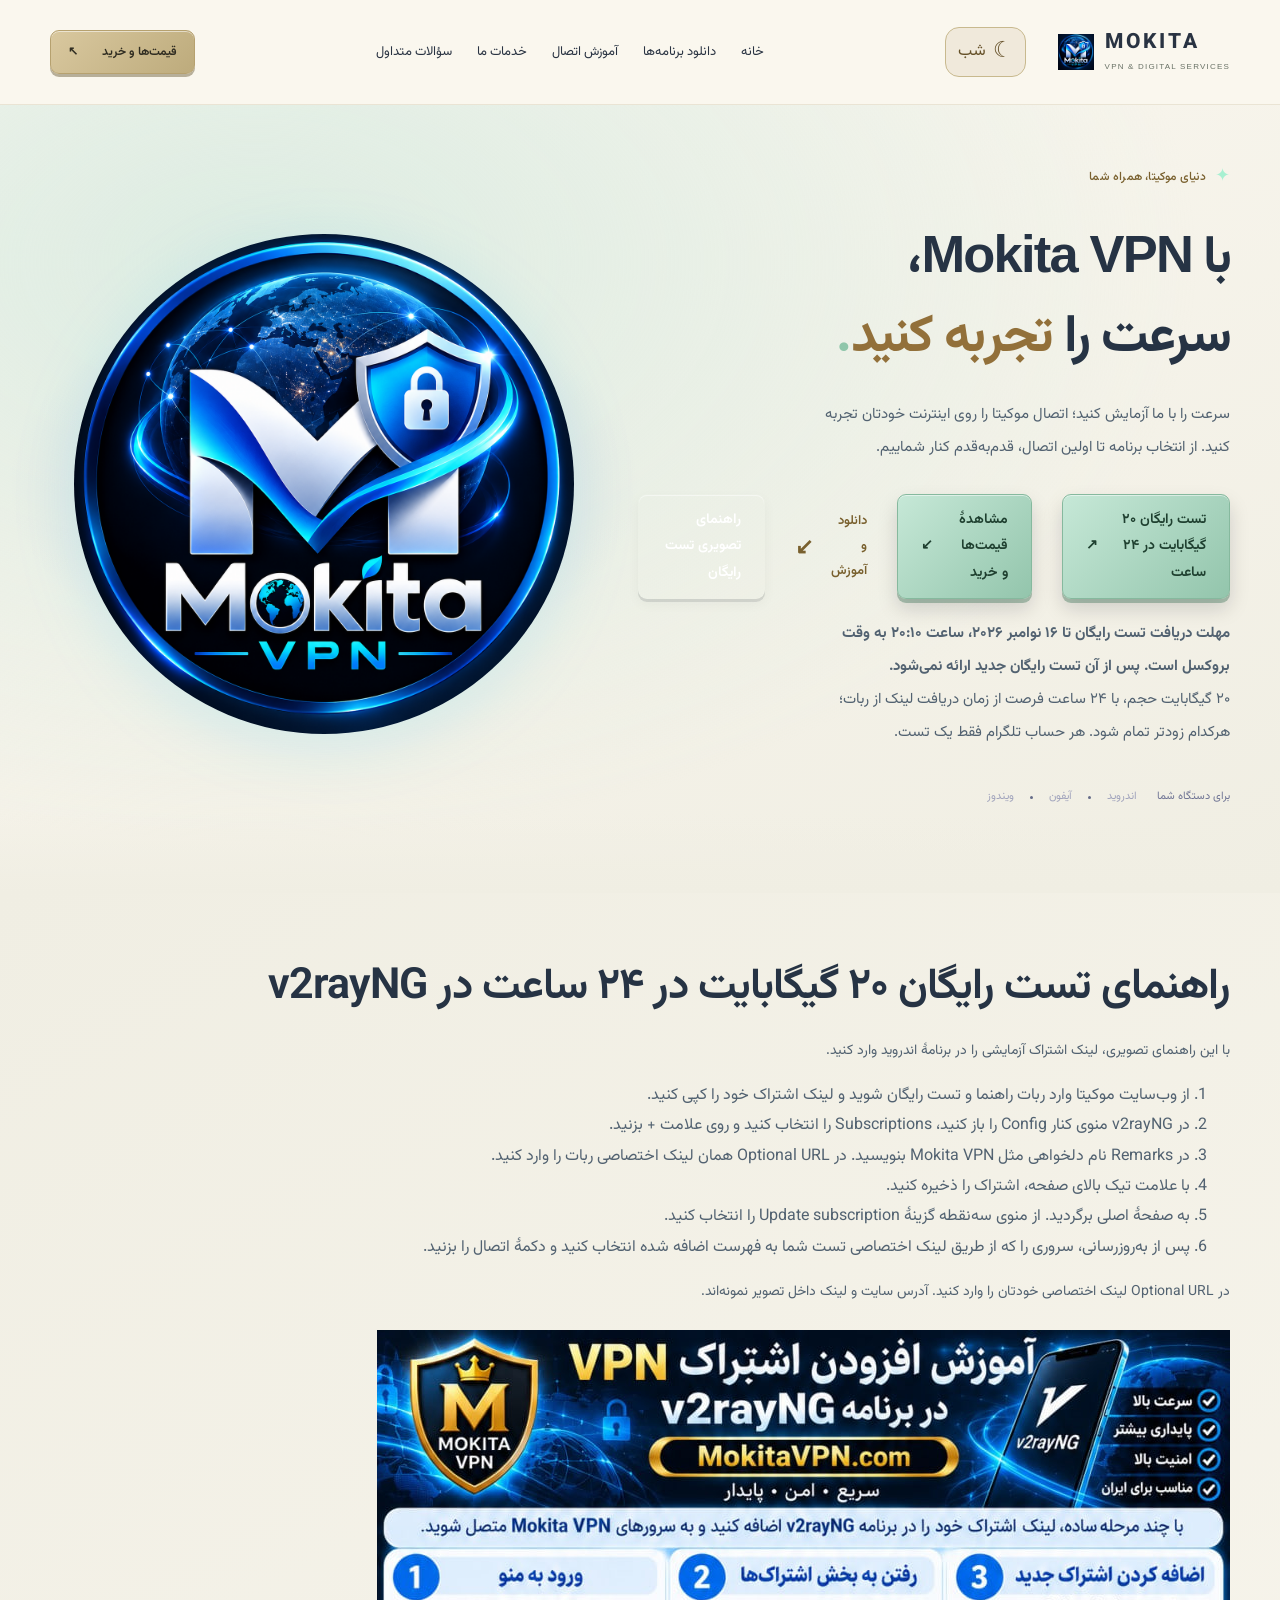
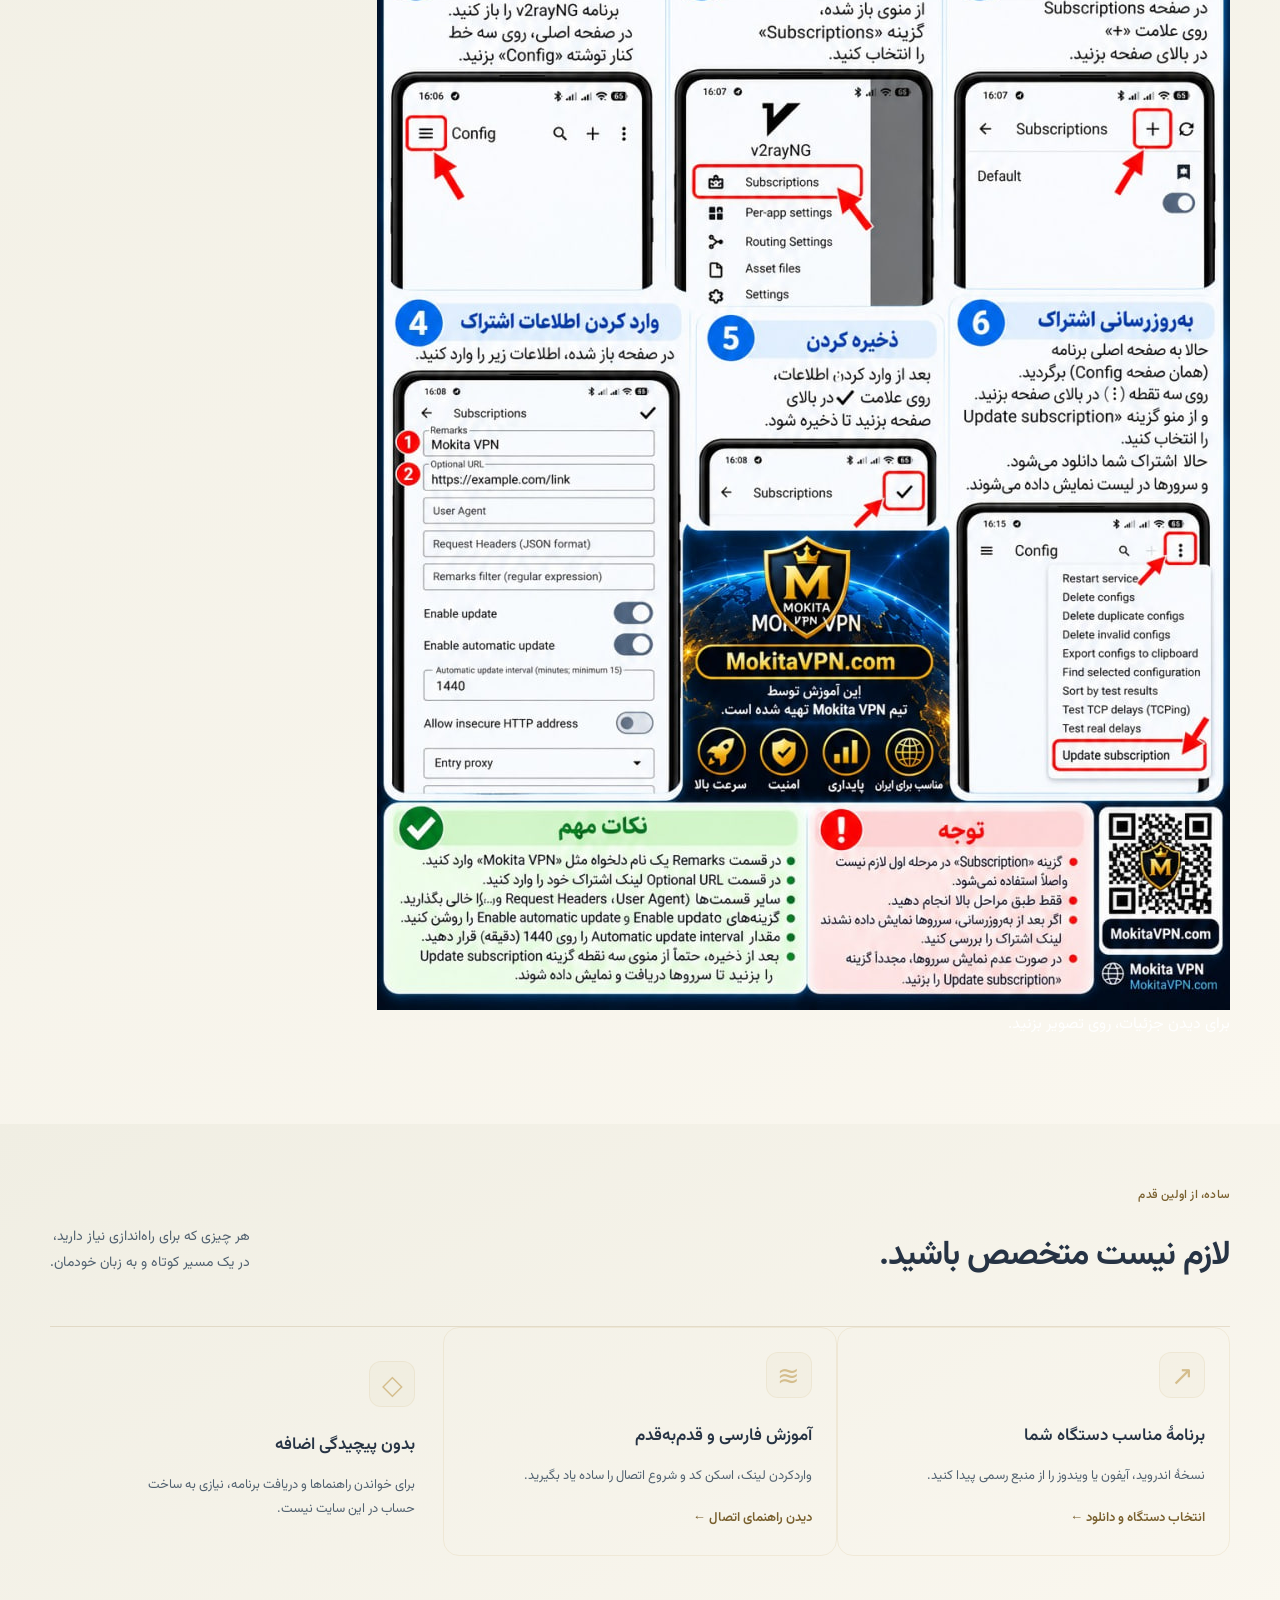
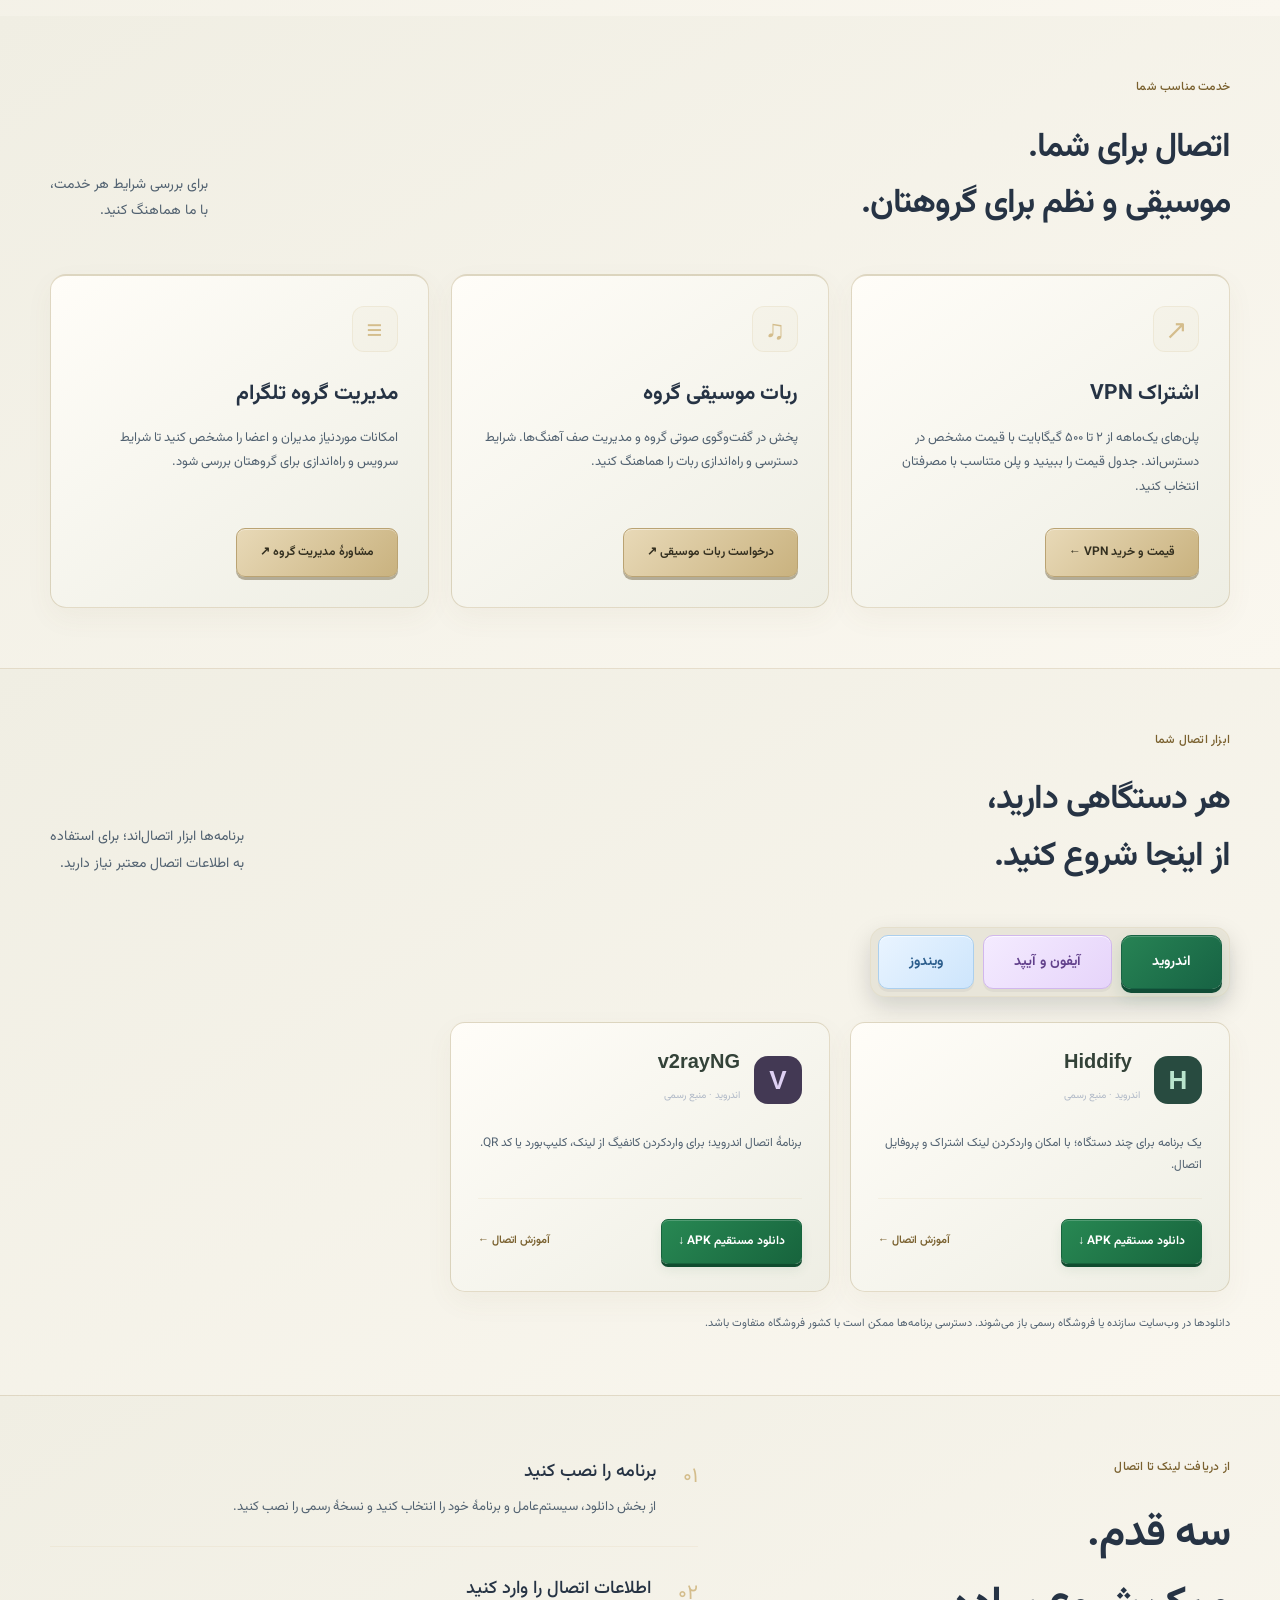
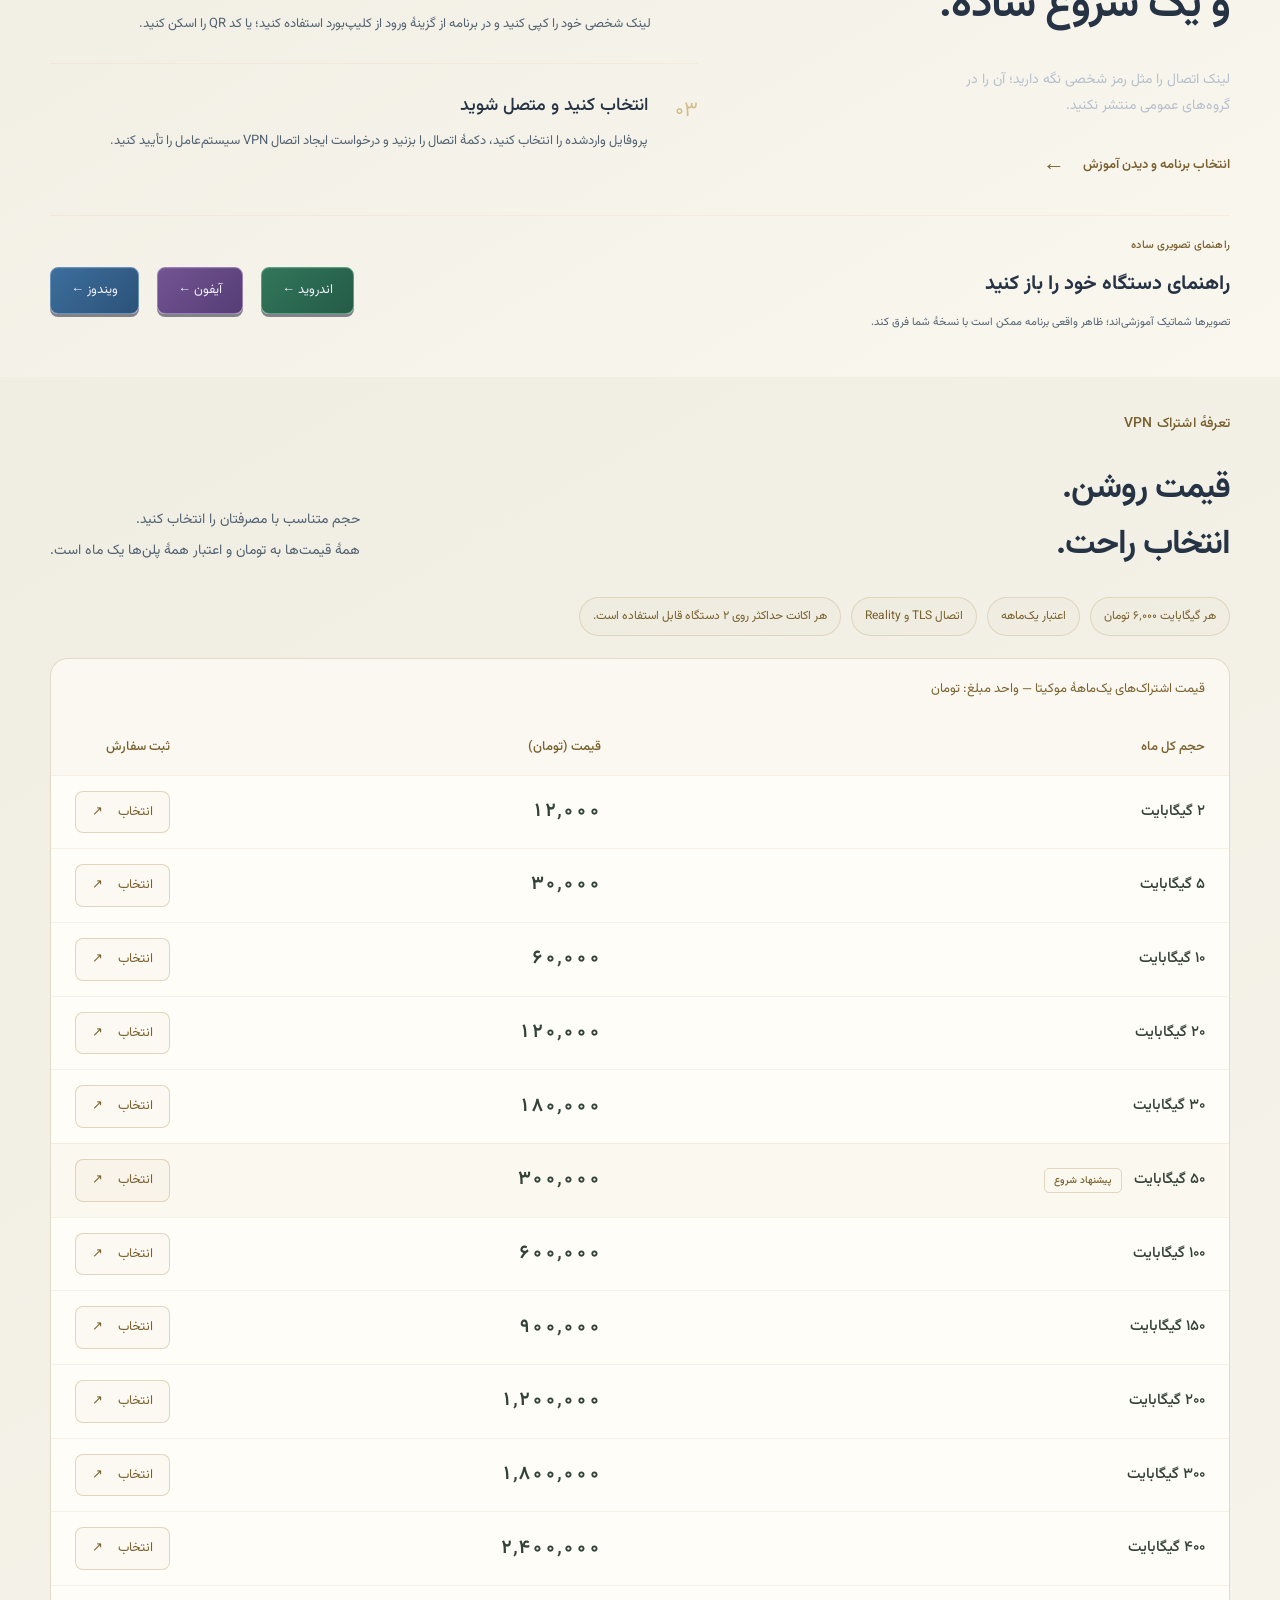
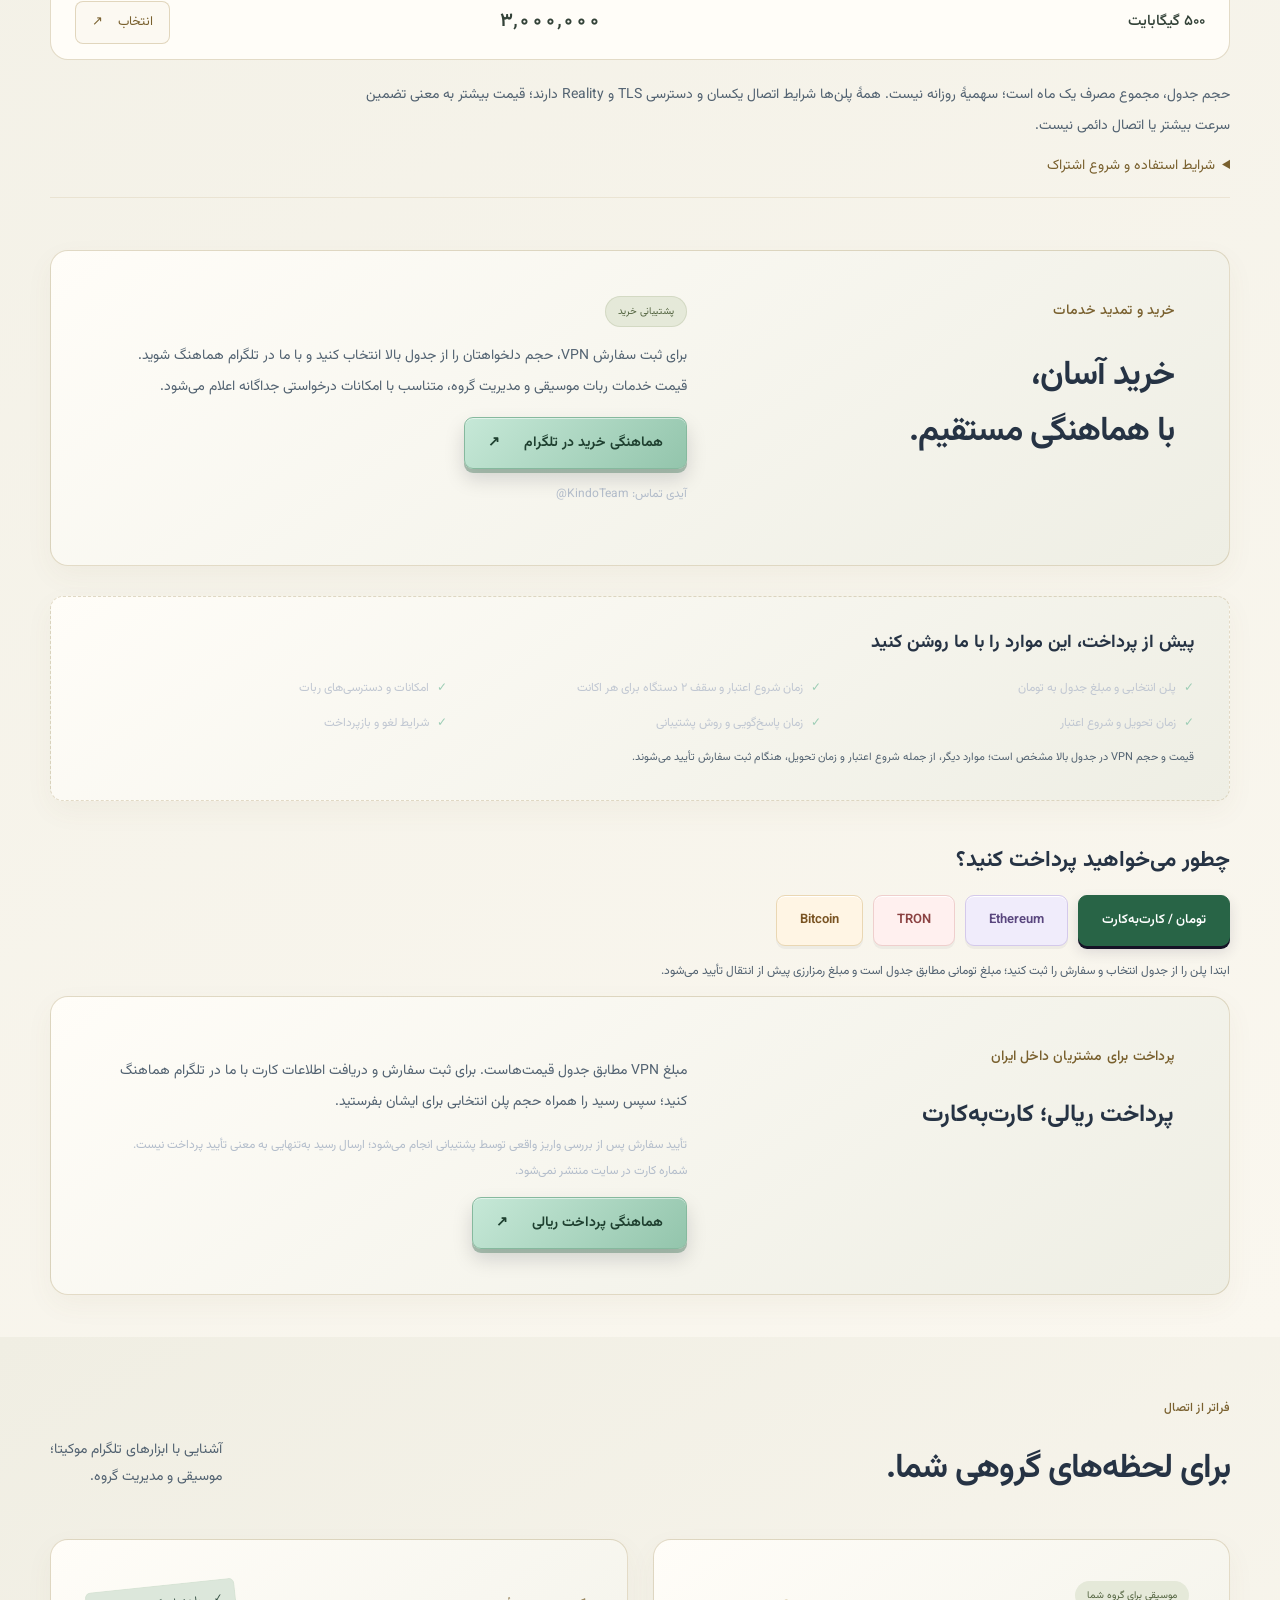
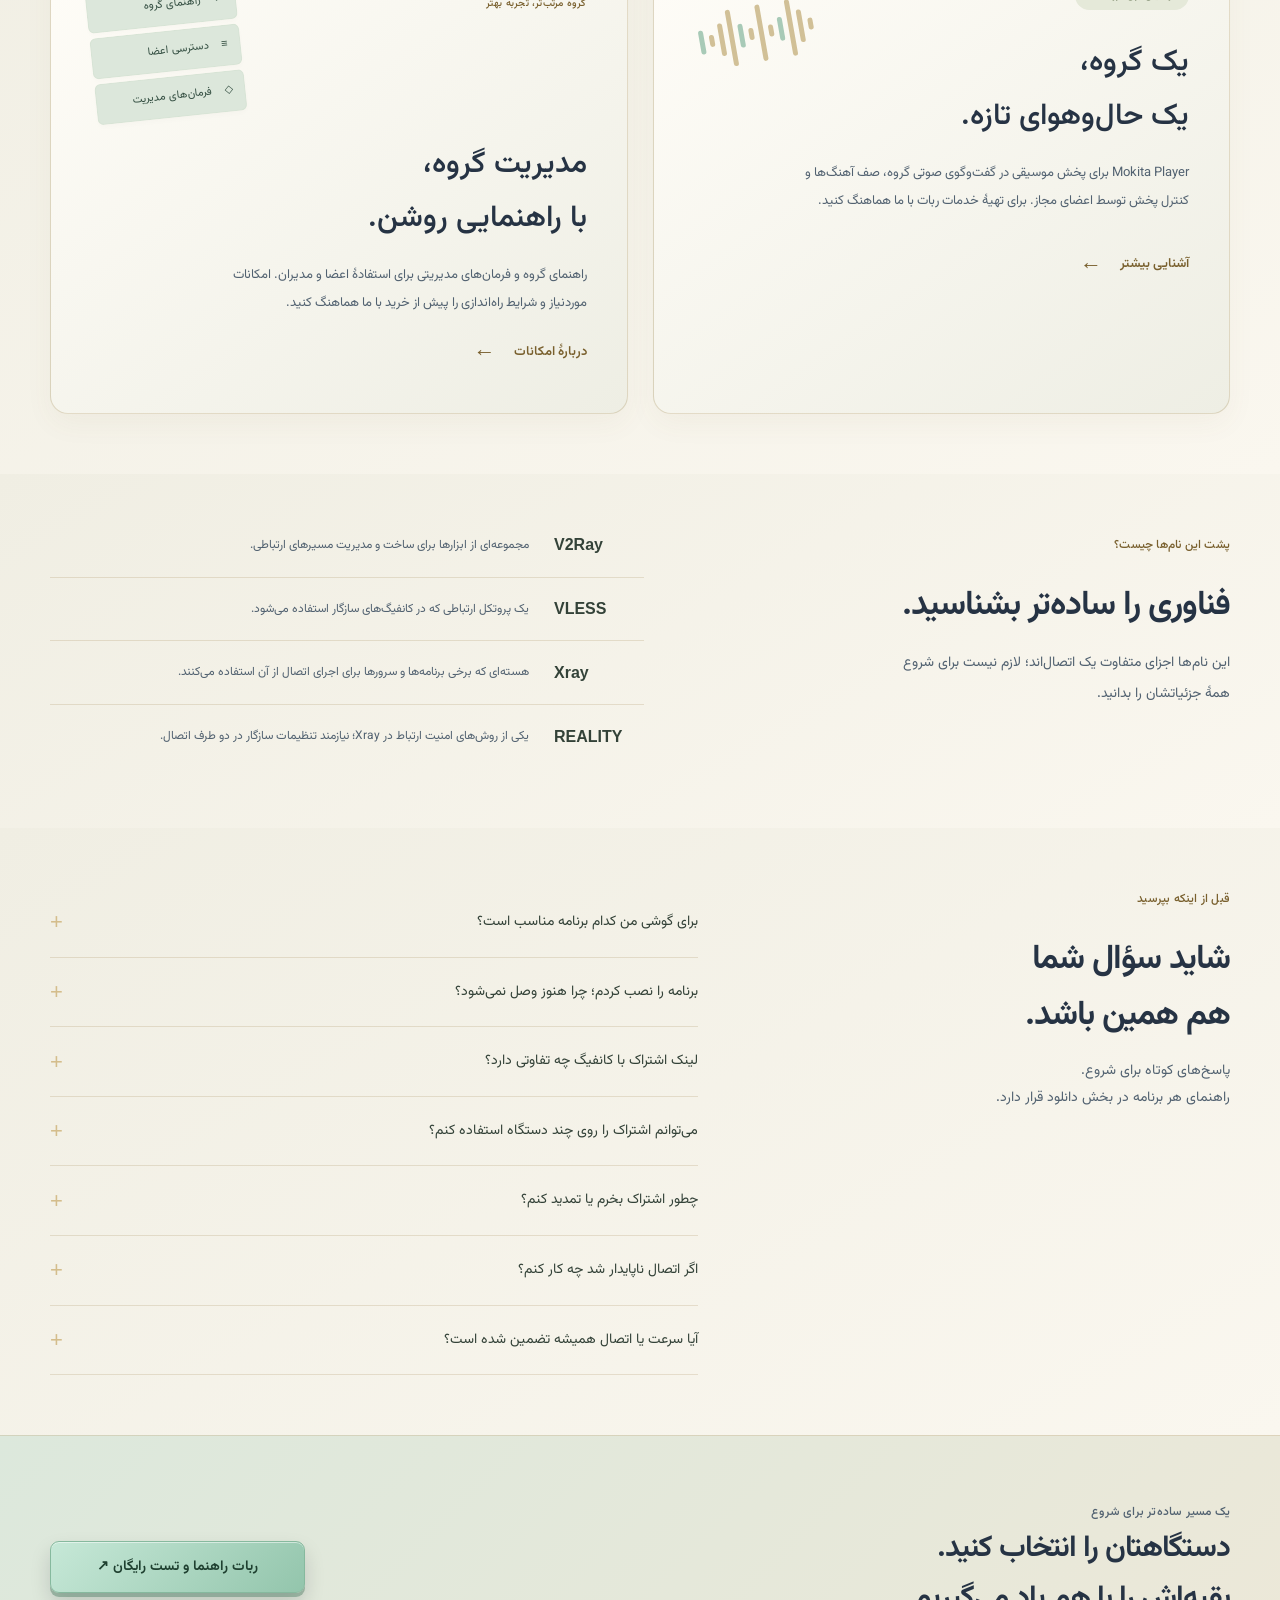
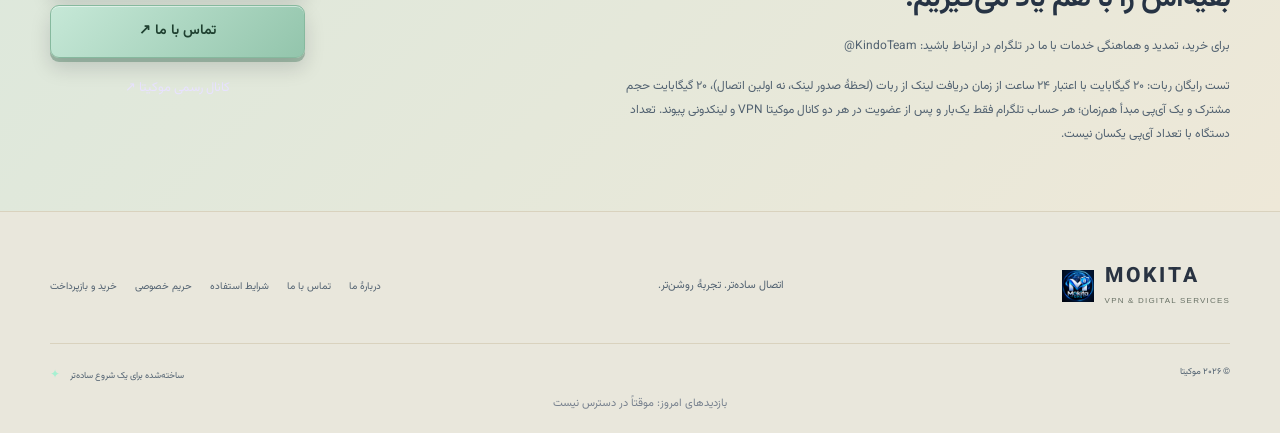
==== commit d3be5e28: "Announce the Mokita free trial deadline" ====
--- a/index.html
+++ b/index.html
@@ -29,7 +29,7 @@
     <h1>با <bdi>Mokita VPN</bdi>،<br>سرعت را <em>تجربه کنید</em><span class="title-dot">.</span></h1>
     <p>سرعت را با ما آزمایش کنید؛ اتصال موکیتا را روی اینترنت خودتان تجربه کنید. از انتخاب برنامه تا اولین اتصال، قدم‌به‌قدم کنار شماییم.</p>
     <div class="hero-actions"><a class="button primary" href="https://t.me/MokitaVPNHelpBot" target="_blank" rel="noopener noreferrer">تست رایگان ۲۰ گیگابایت در ۲۴ ساعت <span aria-hidden="true">↗</span></a><a class="button primary" href="#plans">مشاهدهٔ قیمت‌ها و خرید <span aria-hidden="true">↙</span></a><a class="text-link" href="#downloads">دانلود و آموزش <span aria-hidden="true">↙</span></a><a class="button" href="#trial-guide">راهنمای تصویری تست رایگان</a></div>
-    <p class="speed-test-action">۲۰ گیگابایت حجم، با ۲۴ ساعت فرصت از زمان دریافت لینک از ربات؛ هرکدام زودتر تمام شود. هر حساب تلگرام فقط یک تست.</p>
+    <p class="speed-test-action"><strong>مهلت دریافت تست رایگان تا ۱۶ نوامبر ۲۰۲۶، ساعت ۲۰:۱۰ به وقت بروکسل است. پس از آن تست رایگان جدید ارائه نمی‌شود.</strong><br>۲۰ گیگابایت حجم، با ۲۴ ساعت فرصت از زمان دریافت لینک از ربات؛ هرکدام زودتر تمام شود. هر حساب تلگرام فقط یک تست.</p>
     <div class="platform-line"><span>برای دستگاه شما</span><span>اندروید</span><i></i><span>آیفون</span><i></i><span>ویندوز</span></div>
   </div>
   <div class="hero-art mokita-logo-art"><img class="mokita-hero-logo" src="assets/mokita-vpn-logo.png" width="1254" height="1254" alt="نشان Mokita VPN؛ حرف M، کرهٔ زمین و سپر امنیت" fetchpriority="high" decoding="async"></div>
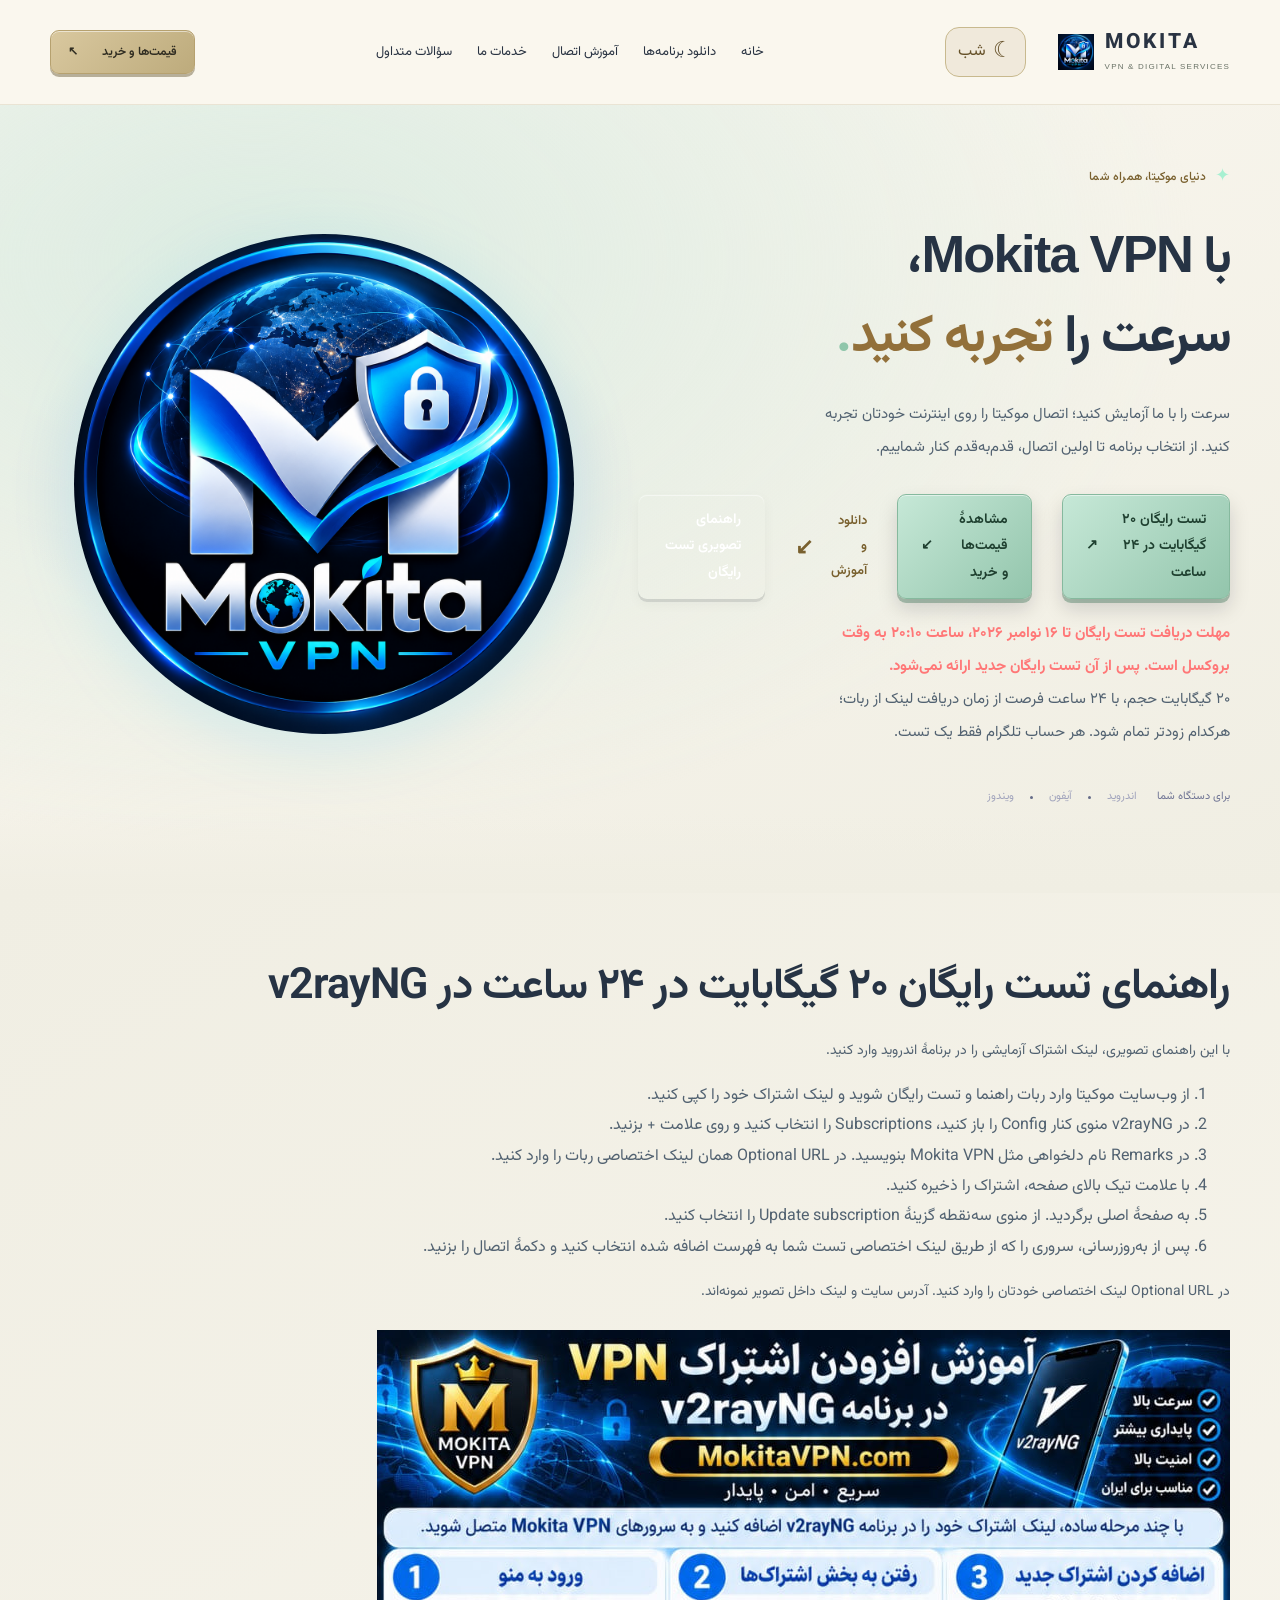
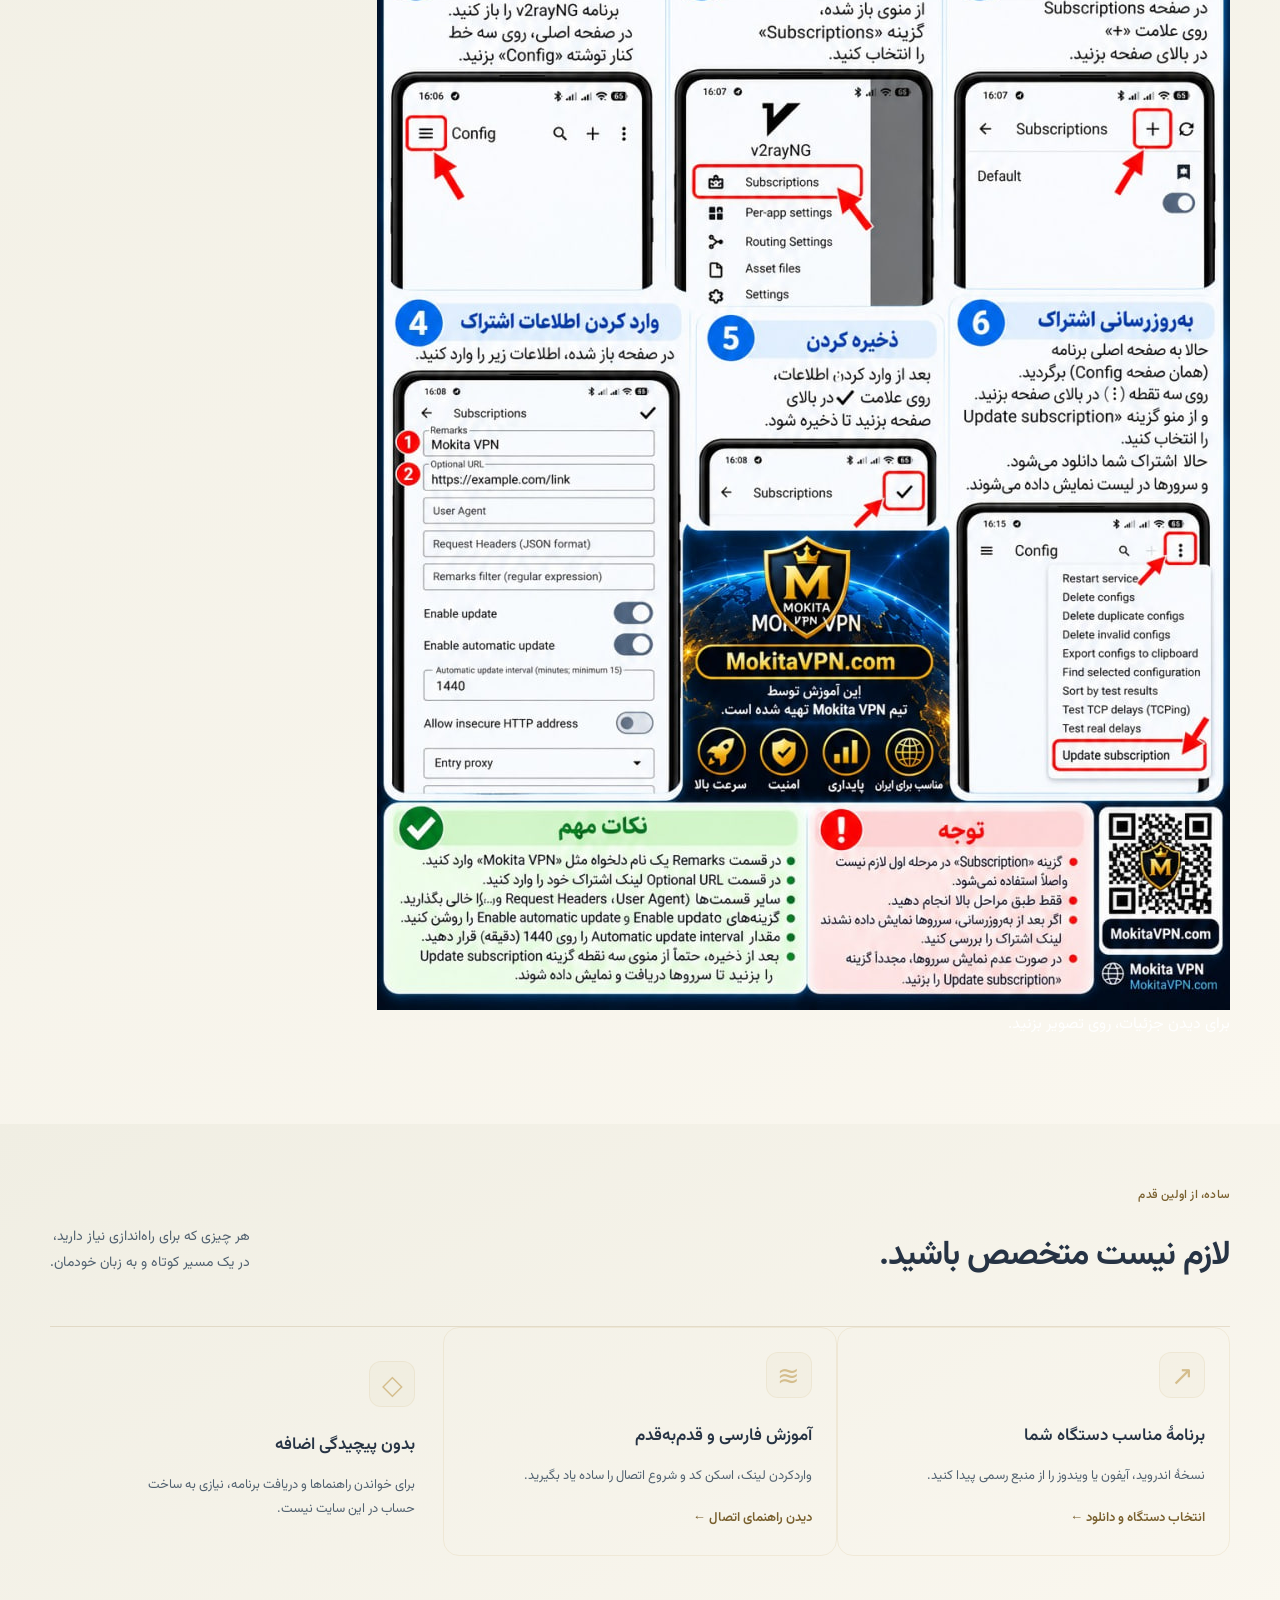
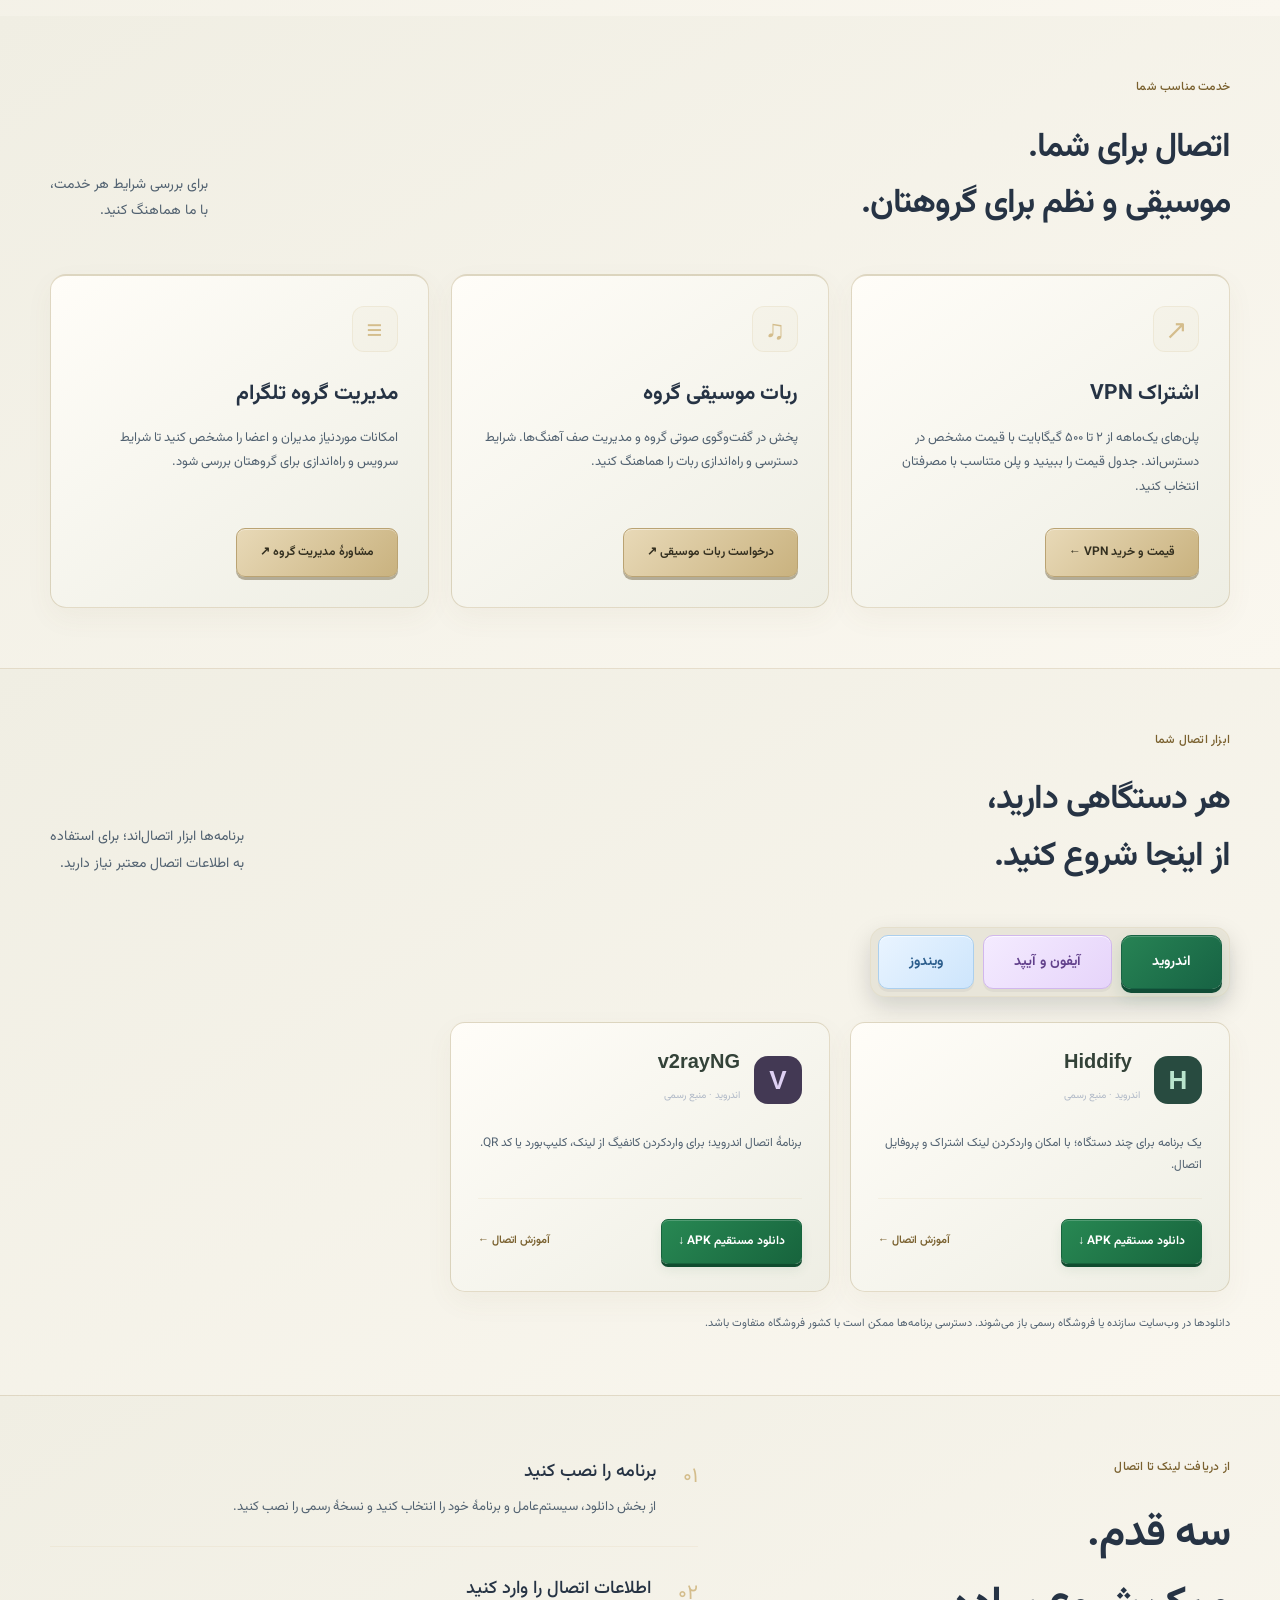
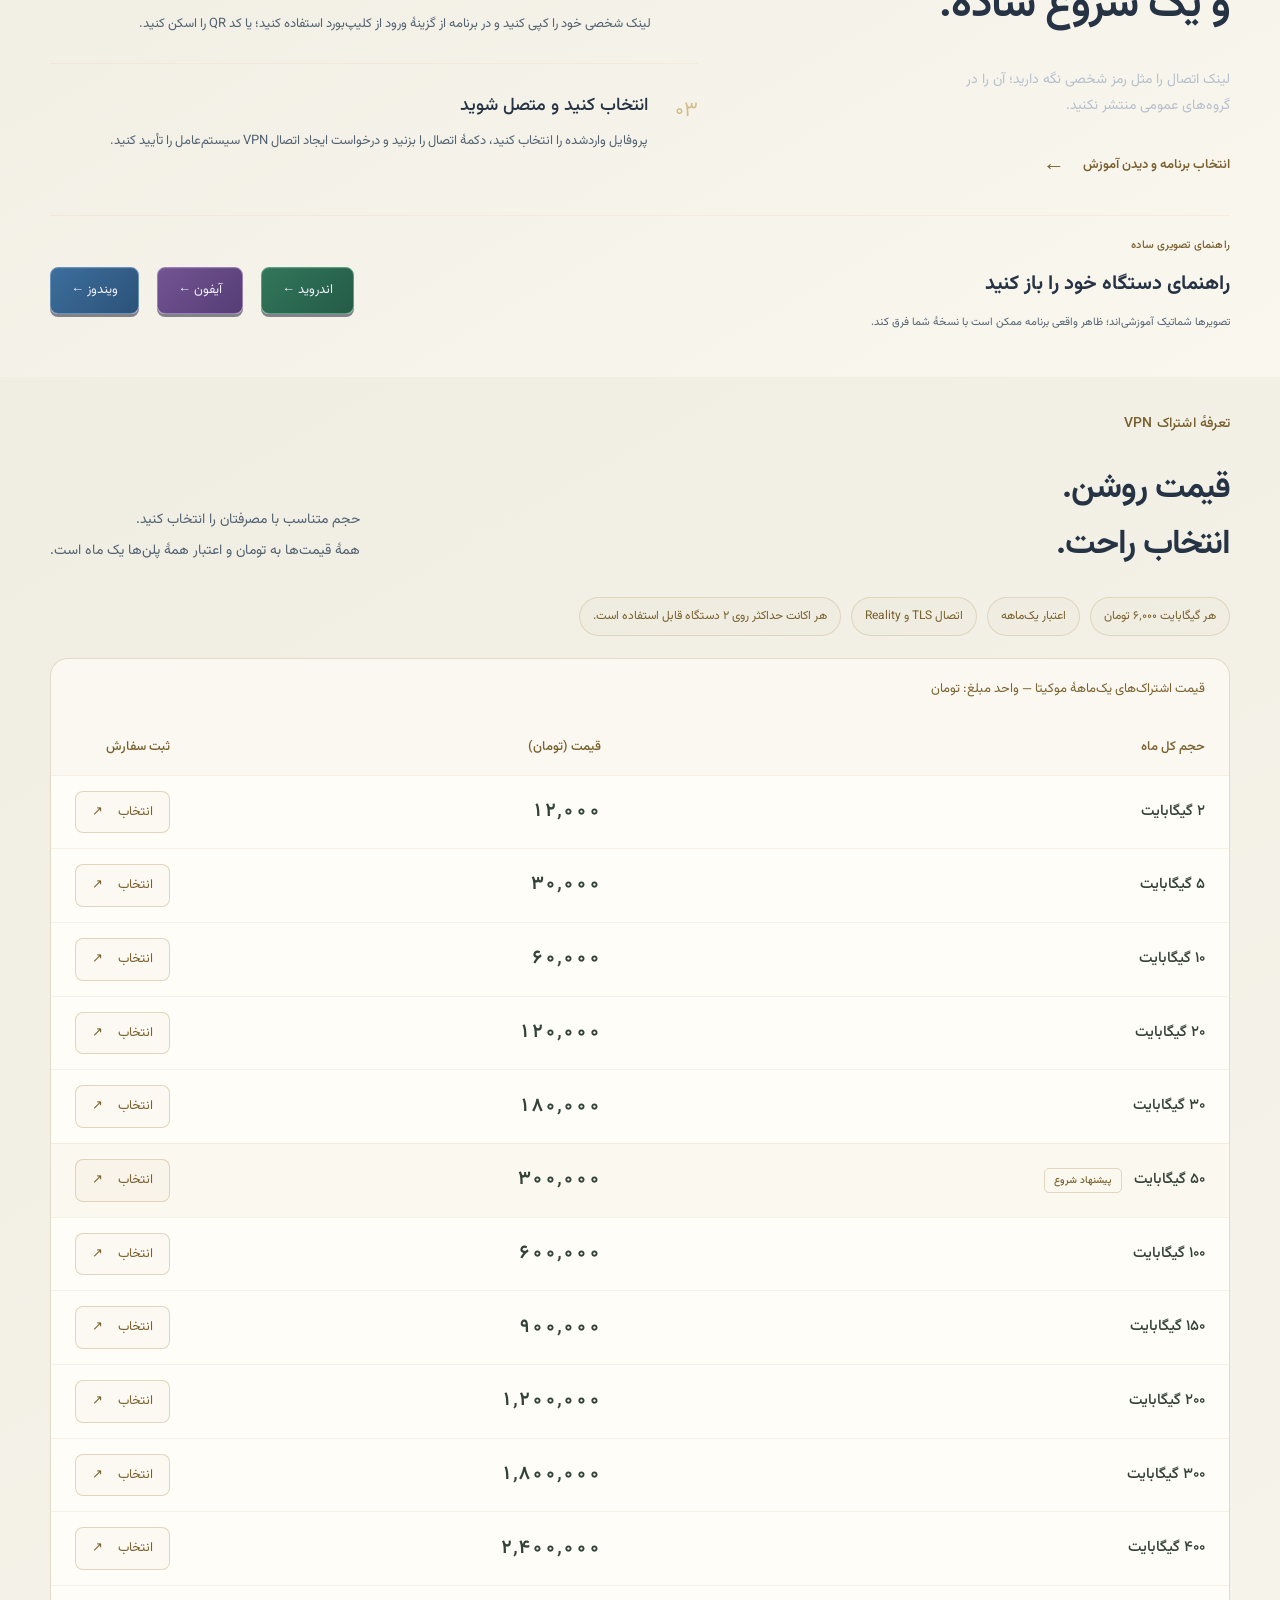
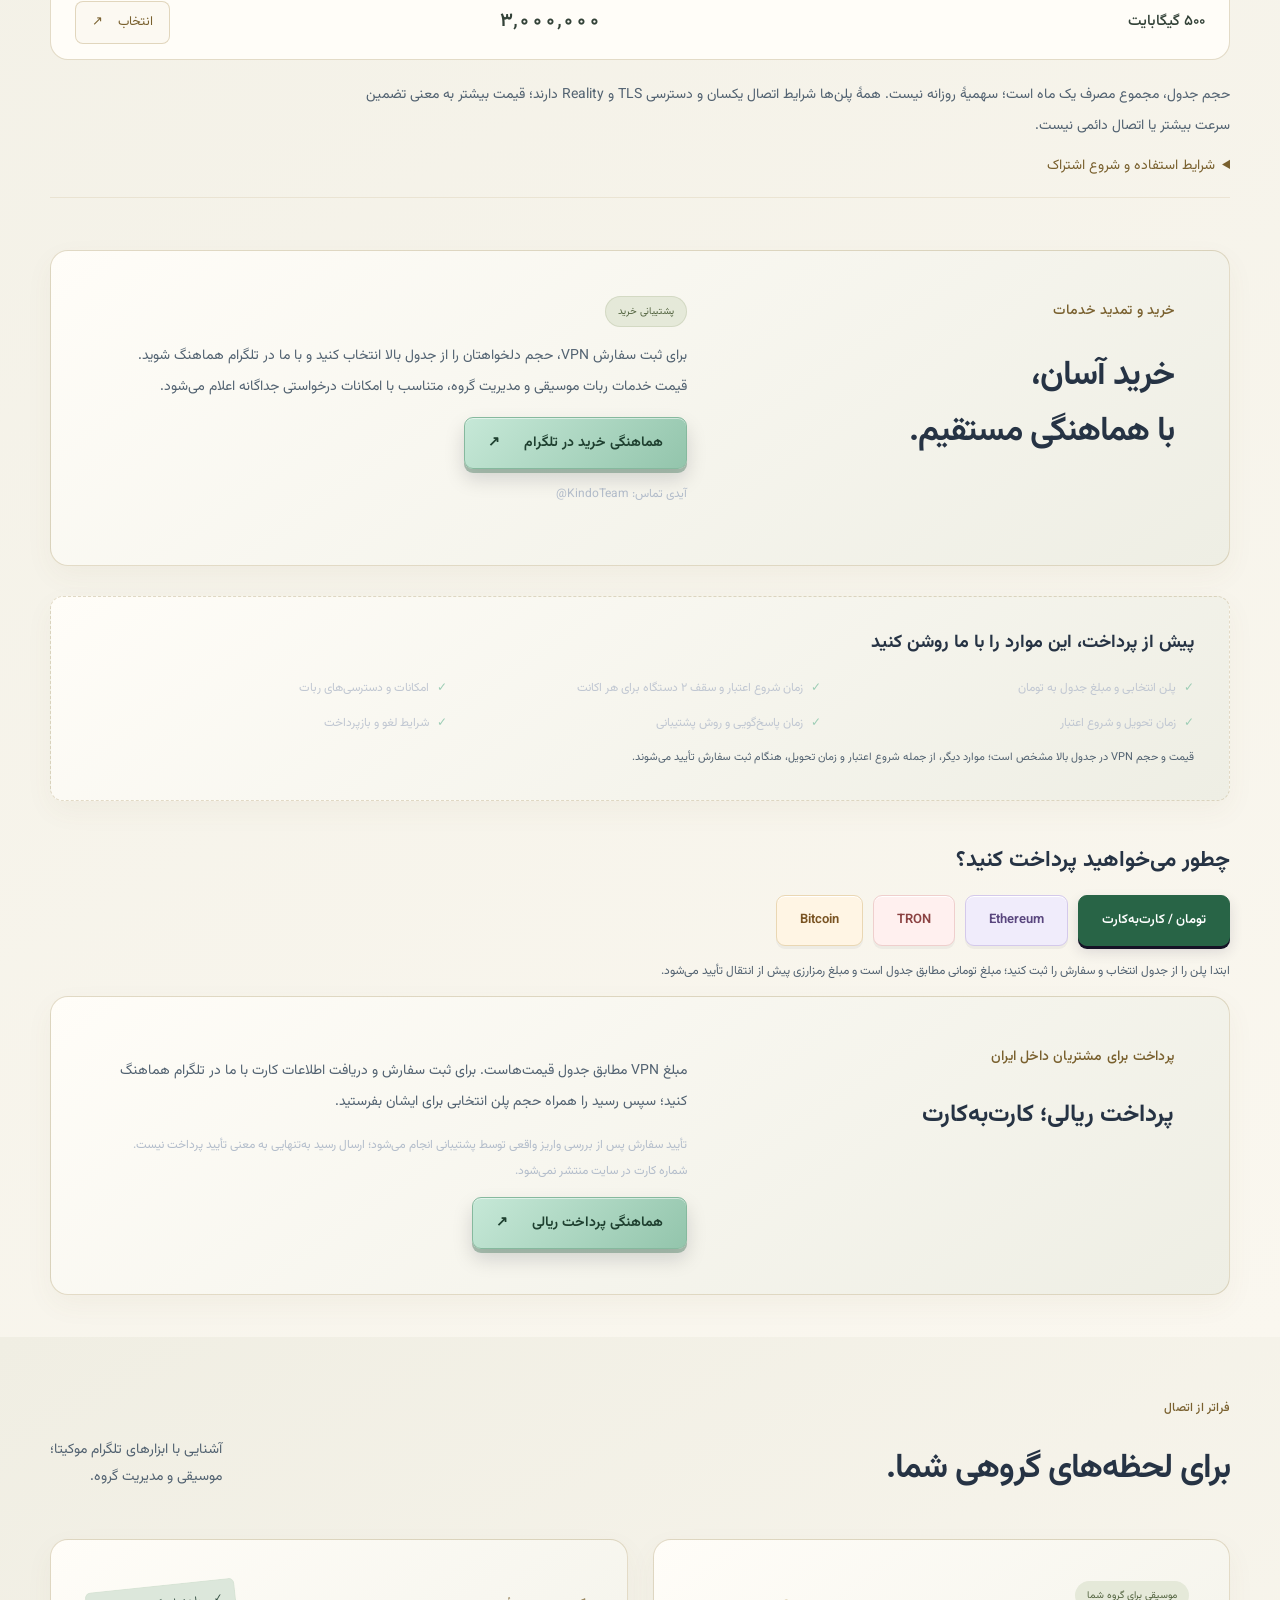
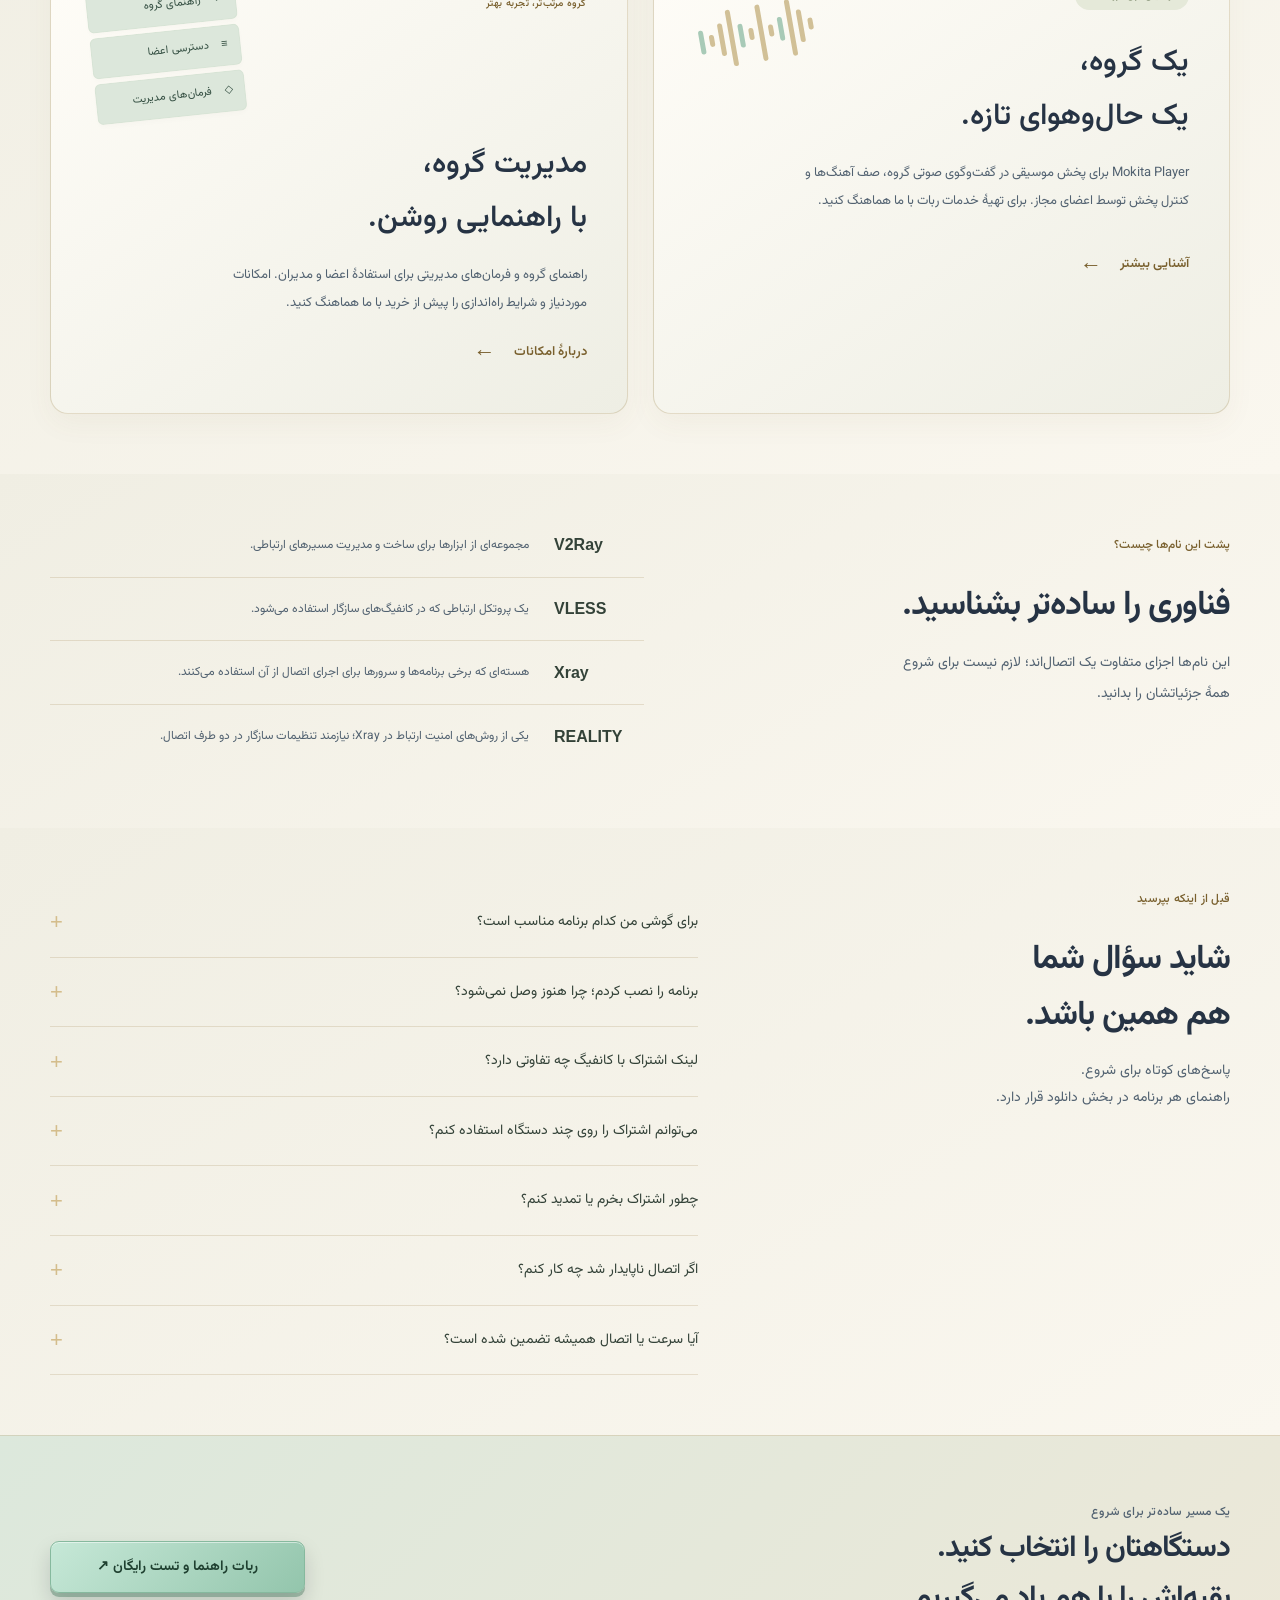
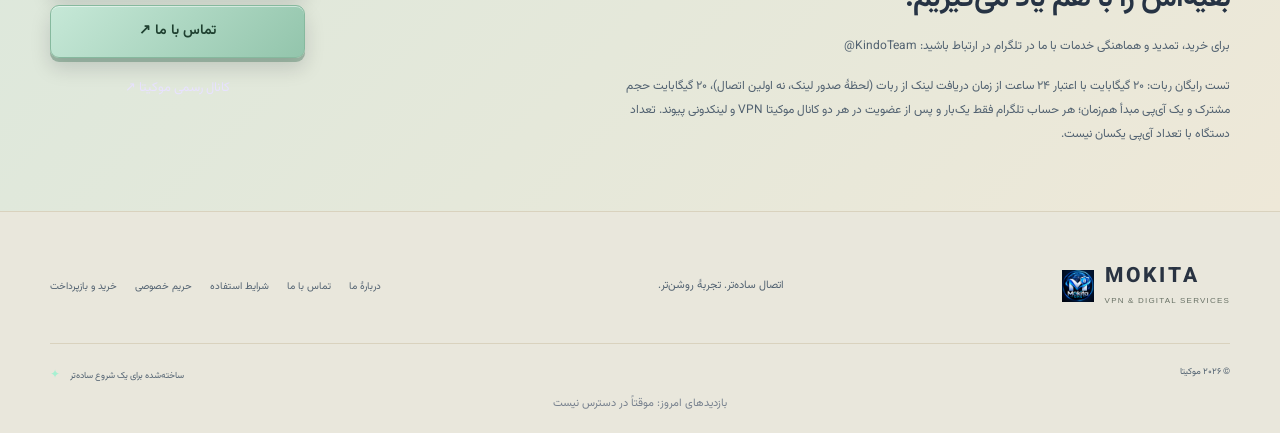
==== commit 5bddd760: "Highlight the free trial deadline in red" ====
--- a/index.html
+++ b/index.html
@@ -29,7 +29,7 @@
     <h1>با <bdi>Mokita VPN</bdi>،<br>سرعت را <em>تجربه کنید</em><span class="title-dot">.</span></h1>
     <p>سرعت را با ما آزمایش کنید؛ اتصال موکیتا را روی اینترنت خودتان تجربه کنید. از انتخاب برنامه تا اولین اتصال، قدم‌به‌قدم کنار شماییم.</p>
     <div class="hero-actions"><a class="button primary" href="https://t.me/MokitaVPNHelpBot" target="_blank" rel="noopener noreferrer">تست رایگان ۲۰ گیگابایت در ۲۴ ساعت <span aria-hidden="true">↗</span></a><a class="button primary" href="#plans">مشاهدهٔ قیمت‌ها و خرید <span aria-hidden="true">↙</span></a><a class="text-link" href="#downloads">دانلود و آموزش <span aria-hidden="true">↙</span></a><a class="button" href="#trial-guide">راهنمای تصویری تست رایگان</a></div>
-    <p class="speed-test-action"><strong>مهلت دریافت تست رایگان تا ۱۶ نوامبر ۲۰۲۶، ساعت ۲۰:۱۰ به وقت بروکسل است. پس از آن تست رایگان جدید ارائه نمی‌شود.</strong><br>۲۰ گیگابایت حجم، با ۲۴ ساعت فرصت از زمان دریافت لینک از ربات؛ هرکدام زودتر تمام شود. هر حساب تلگرام فقط یک تست.</p>
+    <p class="speed-test-action"><strong class="trial-deadline">مهلت دریافت تست رایگان تا ۱۶ نوامبر ۲۰۲۶، ساعت ۲۰:۱۰ به وقت بروکسل است. پس از آن تست رایگان جدید ارائه نمی‌شود.</strong><br>۲۰ گیگابایت حجم، با ۲۴ ساعت فرصت از زمان دریافت لینک از ربات؛ هرکدام زودتر تمام شود. هر حساب تلگرام فقط یک تست.</p>
     <div class="platform-line"><span>برای دستگاه شما</span><span>اندروید</span><i></i><span>آیفون</span><i></i><span>ویندوز</span></div>
   </div>
   <div class="hero-art mokita-logo-art"><img class="mokita-hero-logo" src="assets/mokita-vpn-logo.png" width="1254" height="1254" alt="نشان Mokita VPN؛ حرف M، کرهٔ زمین و سپر امنیت" fetchpriority="high" decoding="async"></div>
--- a/styles.css
+++ b/styles.css
@@ -215,3 +215,5 @@
 }
 
 .visit-counter{font-size:11px;text-align:center;color:var(--muted,#77818e);margin:8px 0 0;line-height:1.6;font-weight:400}
+
+.speed-test-action .trial-deadline { color: #ff7777; }
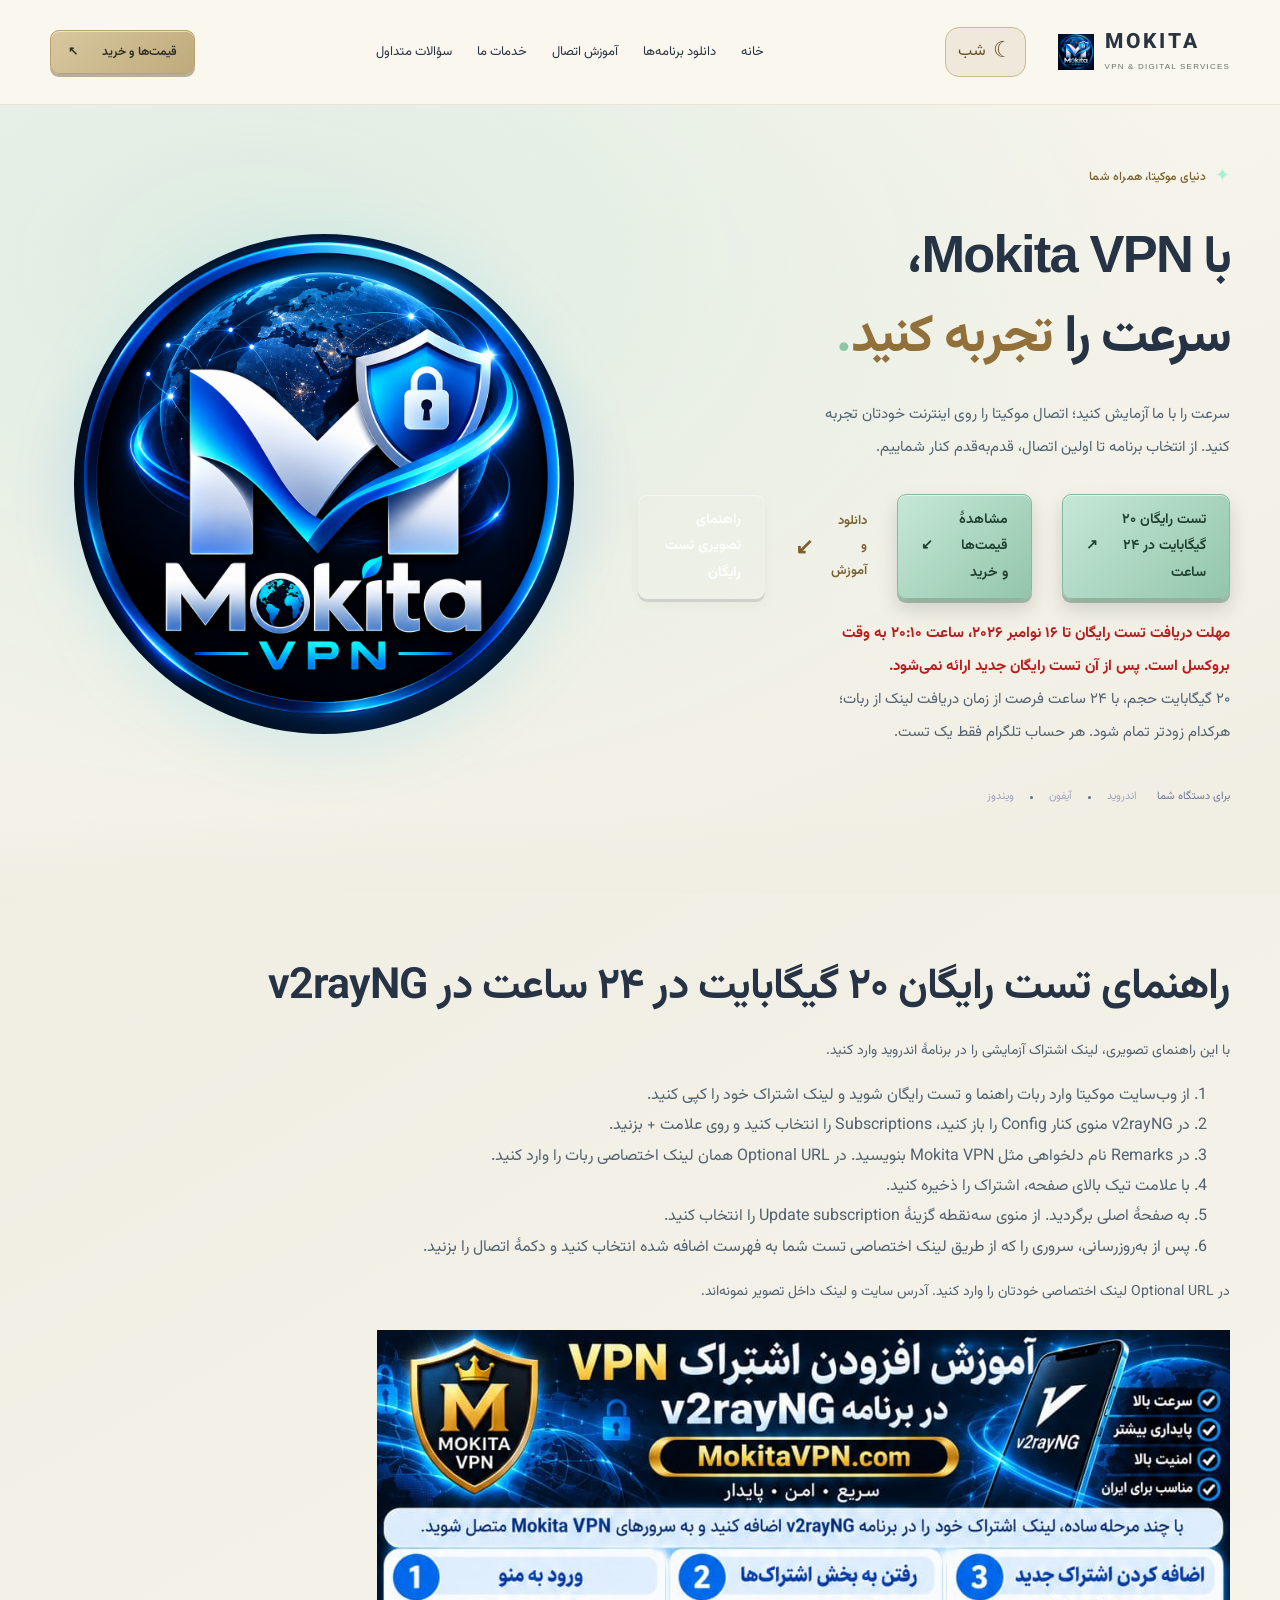
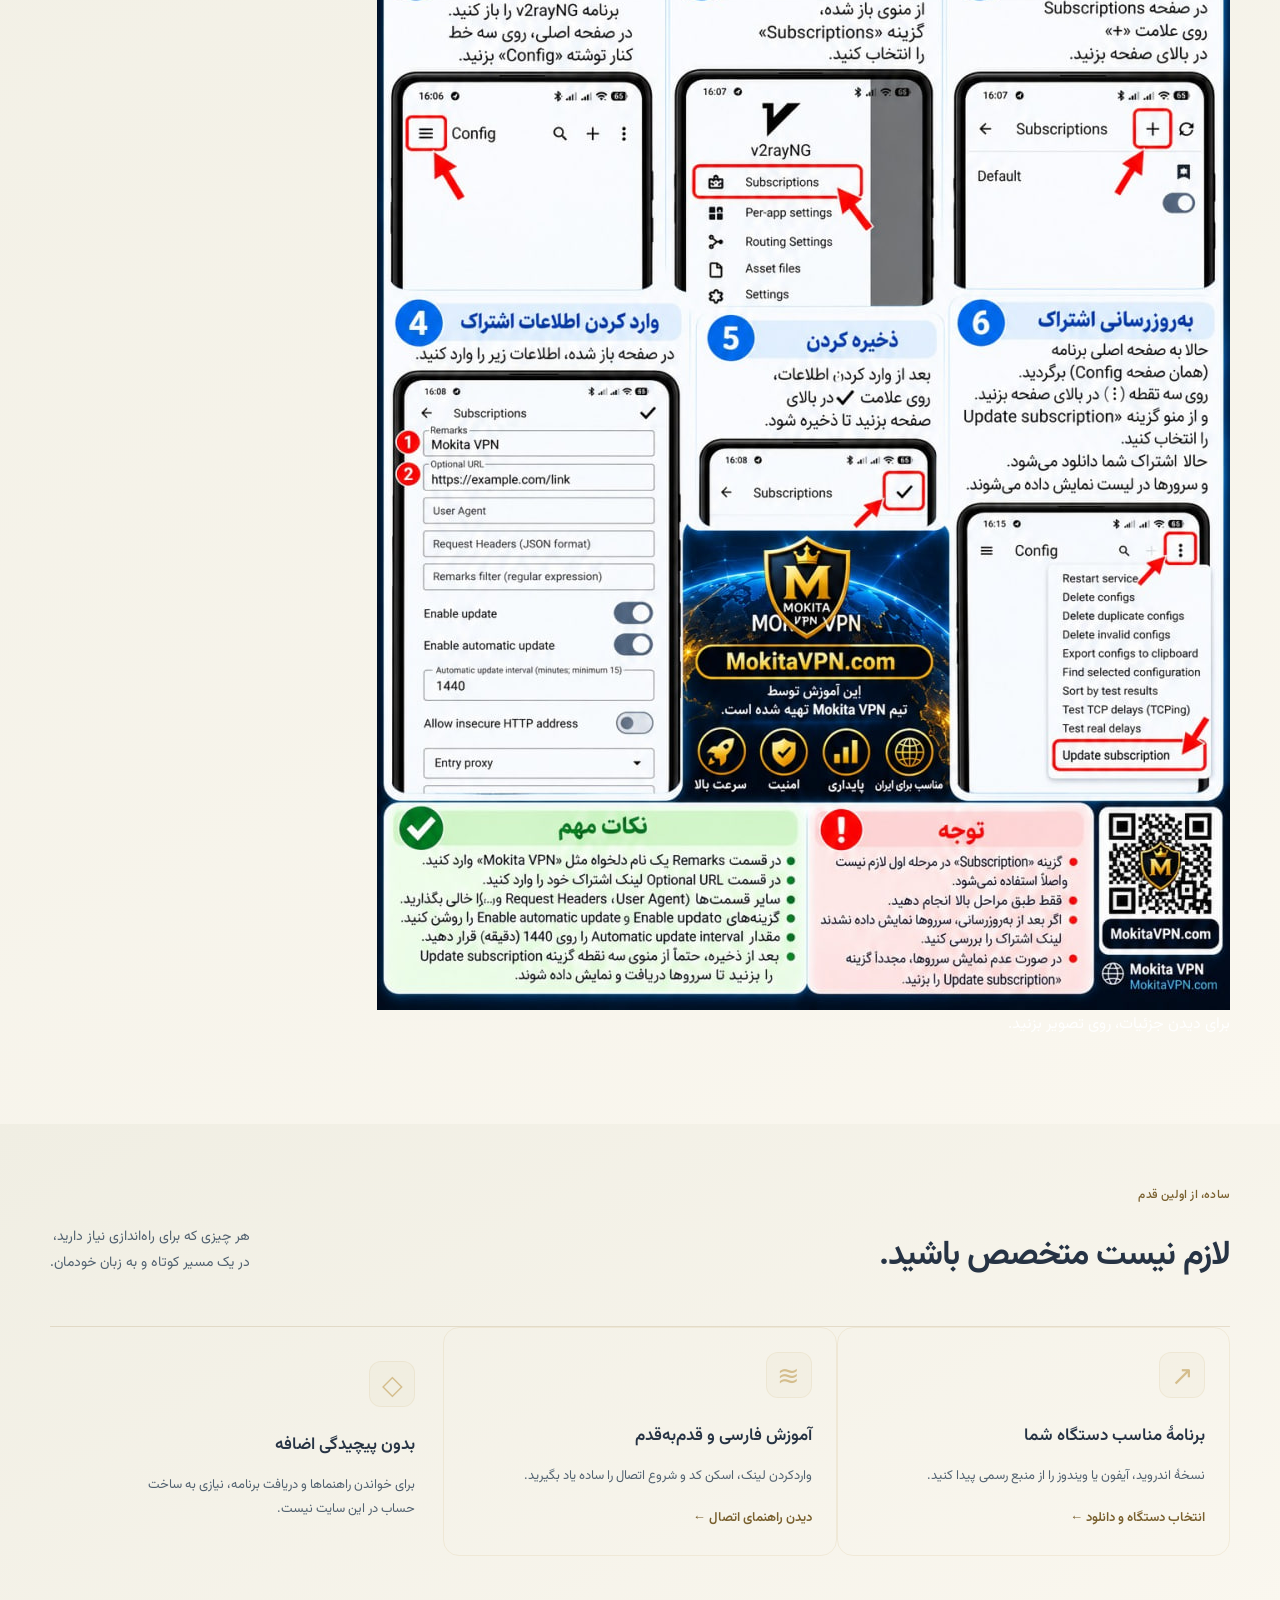
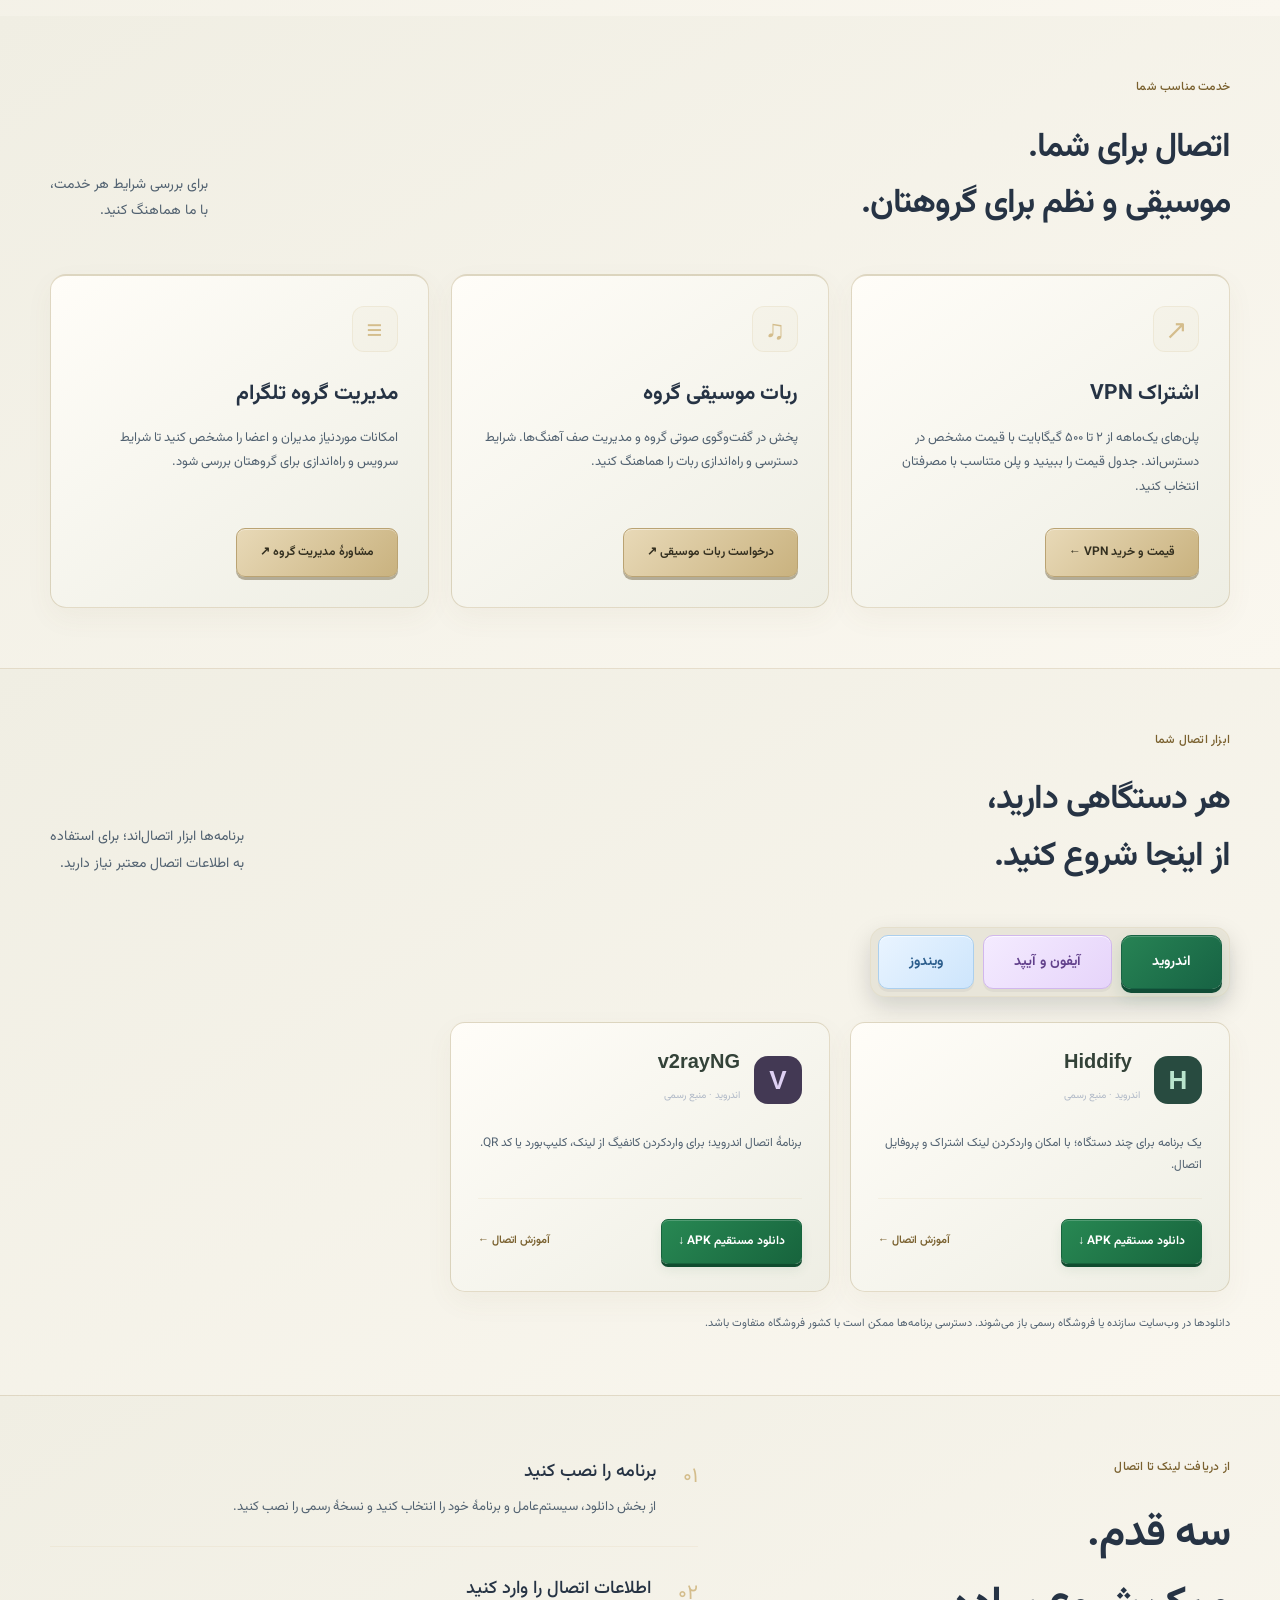
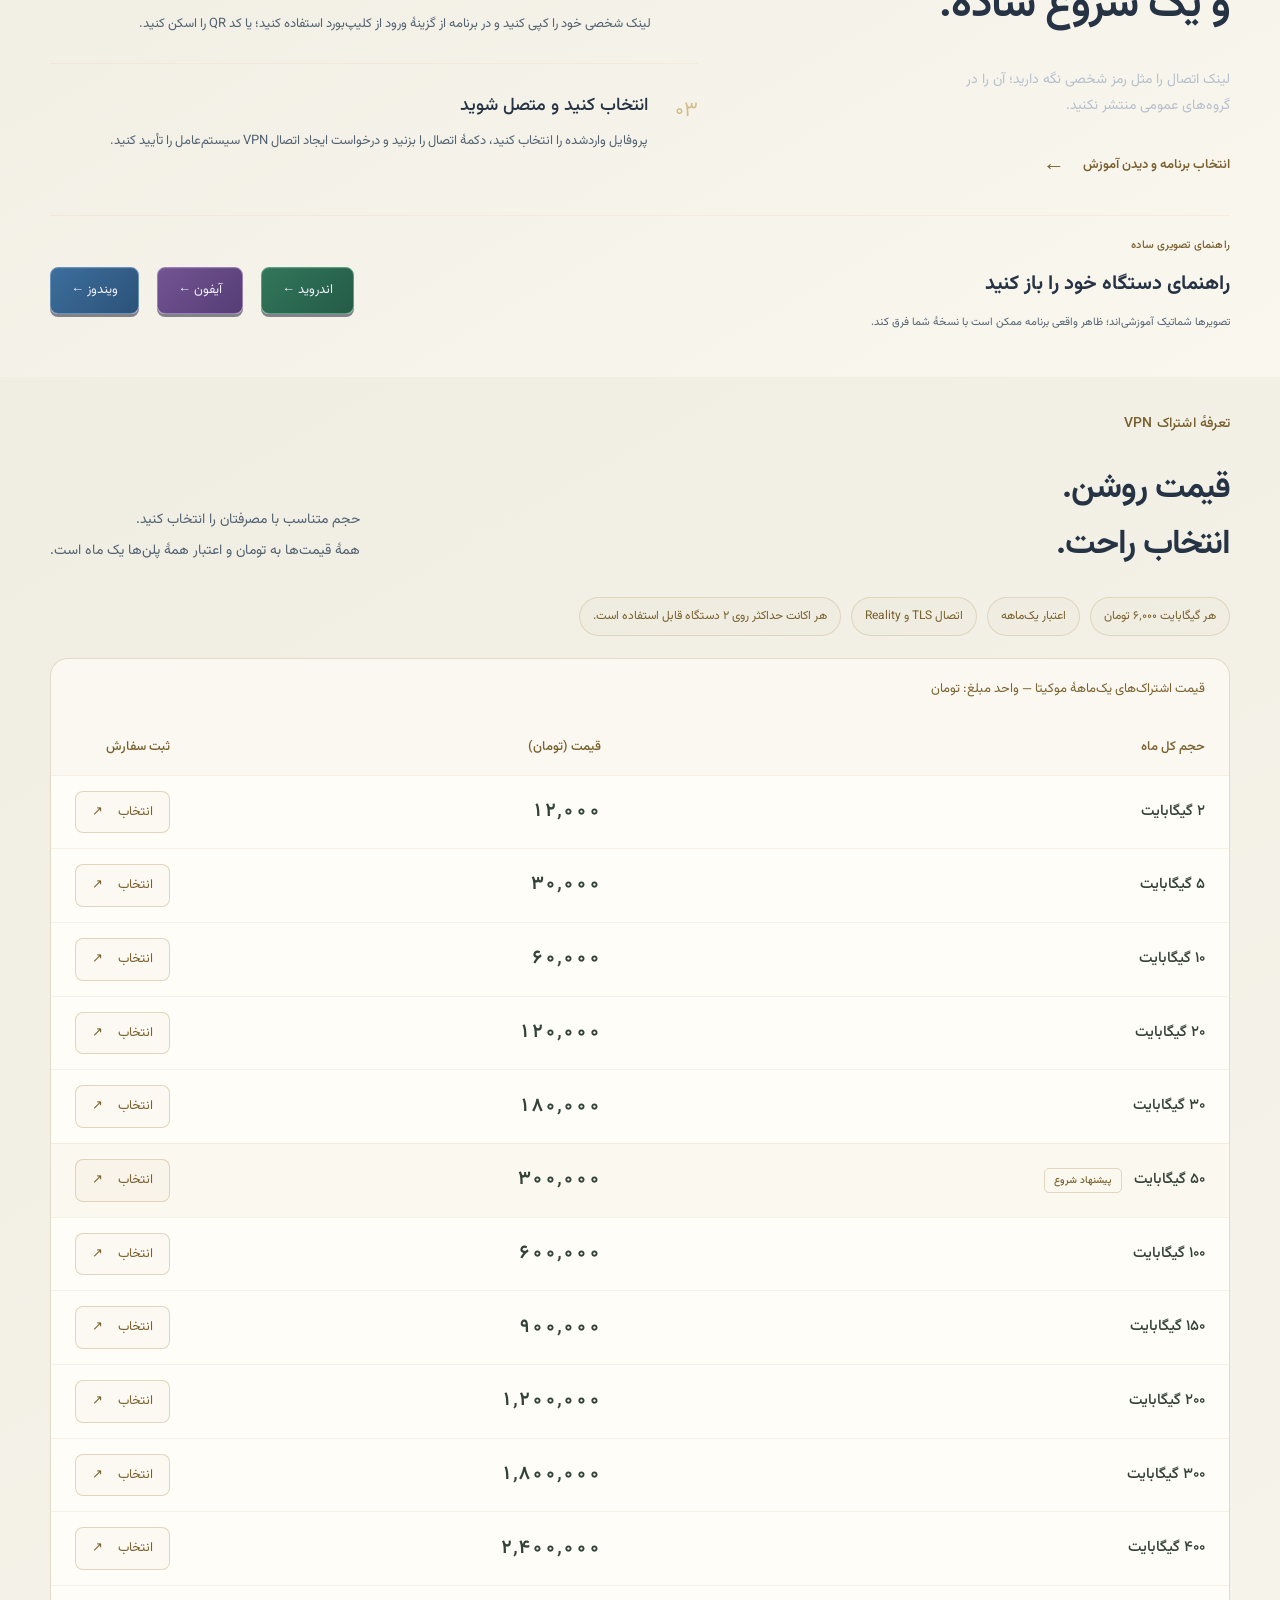
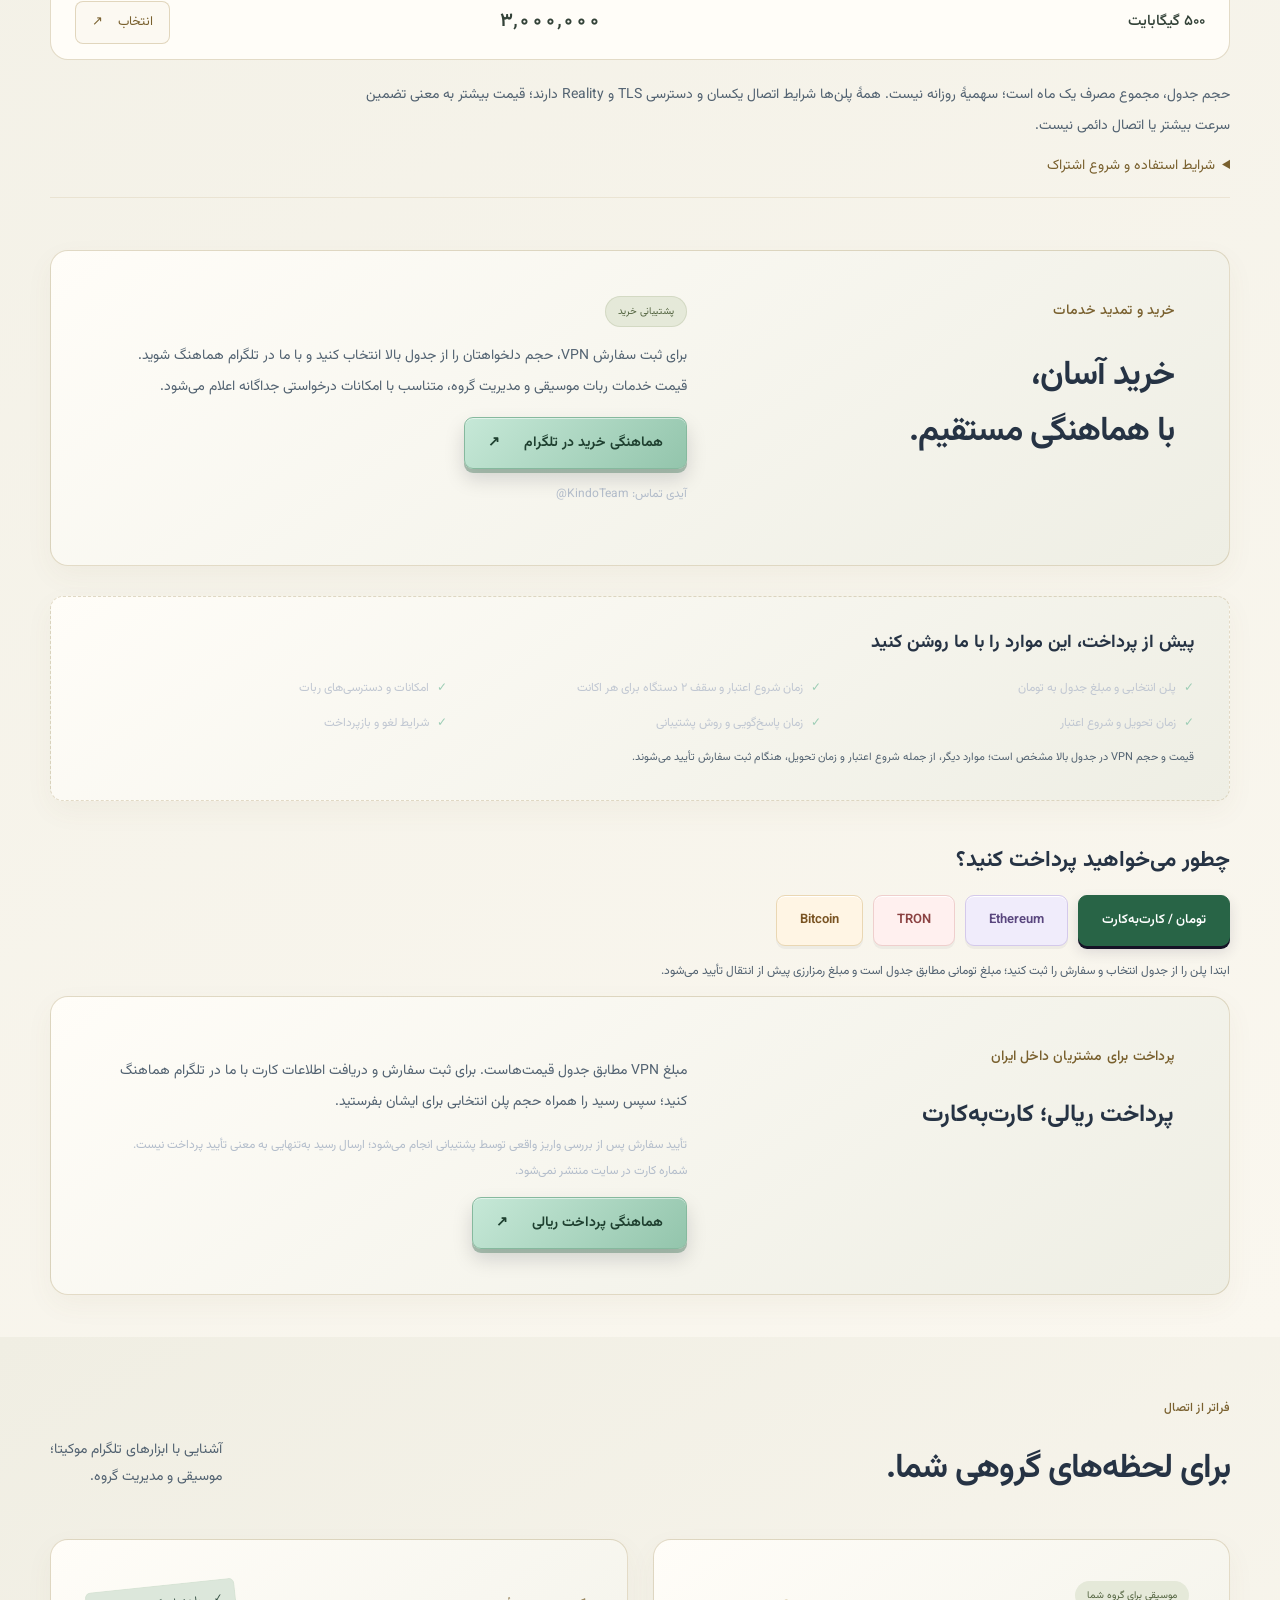
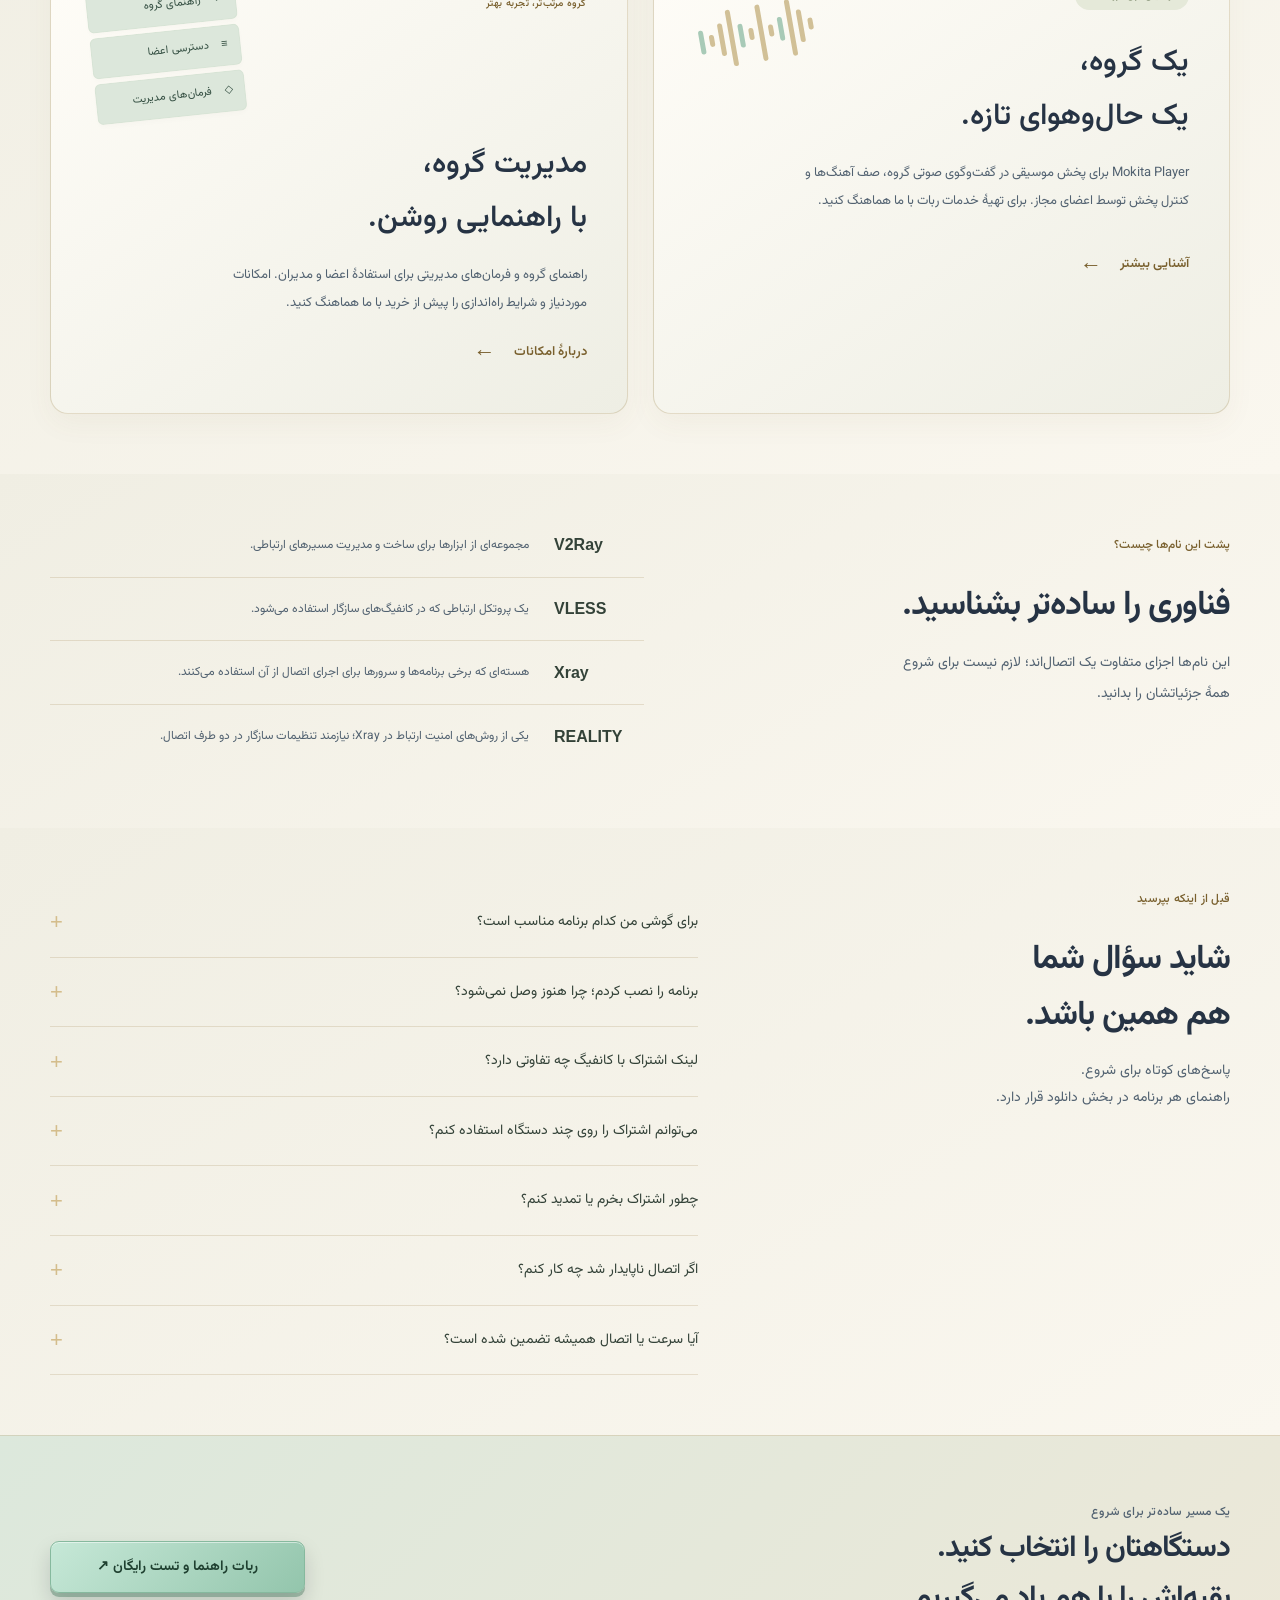
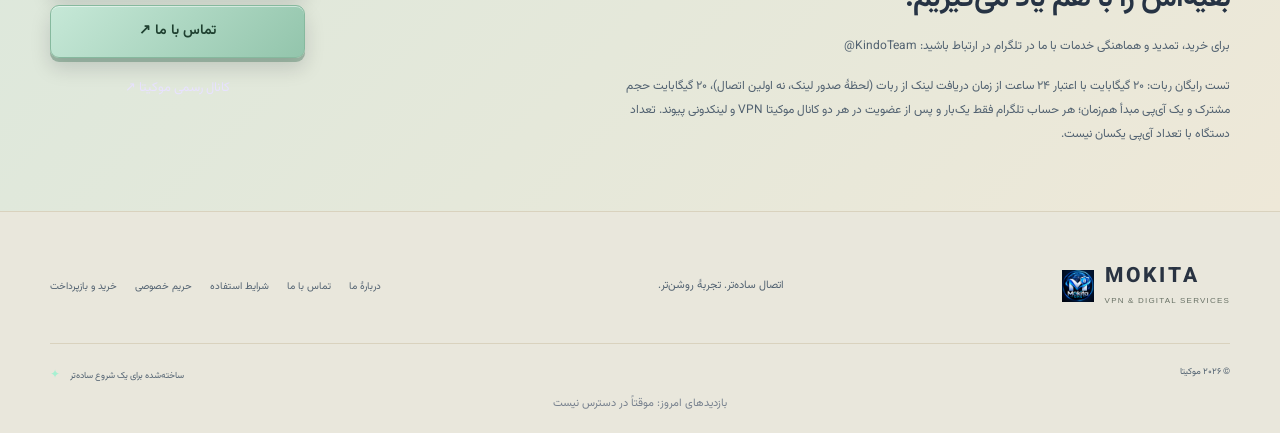
==== commit 4829facf: "Refresh the deadline stylesheet and improve light-mode contrast" ====
--- a/index.html
+++ b/index.html
@@ -13,7 +13,7 @@
   <meta name="twitter:card" content="summary_large_image"><meta name="twitter:title" content="Mokita VPN | موکیتا"><meta name="twitter:description" content="آموزش فارسی اتصال و معرفی خدمات VPN، موسیقی و مدیریت گروه"><meta name="twitter:image" content="https://mokitavpn.com/assets/social-card.png">
   <meta name="theme-color" content="#13152b">
   <link rel="icon" href="assets/mokita-vpn-logo.png" type="image/png">
-  <script src="theme.js"></script><link rel="stylesheet" href="styles.css?spacing-20261029"><script src="app.js?v2rayng-guide-20261029" defer></script>
+  <script src="theme.js"></script><link rel="stylesheet" href="styles.css?v=trial-deadline-red"><script src="app.js?v2rayng-guide-20261029" defer></script>
 <script src="analytics.js" defer></script><script src="visit-counter.js" defer></script></head>
 <body>
 <a class="skip" href="#main">رفتن به محتوای اصلی</a>
--- a/styles.css
+++ b/styles.css
@@ -217,3 +217,5 @@
 .visit-counter{font-size:11px;text-align:center;color:var(--muted,#77818e);margin:8px 0 0;line-height:1.6;font-weight:400}
 
 .speed-test-action .trial-deadline { color: #ff7777; }
+
+html[data-theme="light"] .speed-test-action .trial-deadline { color: #b91c1c; }
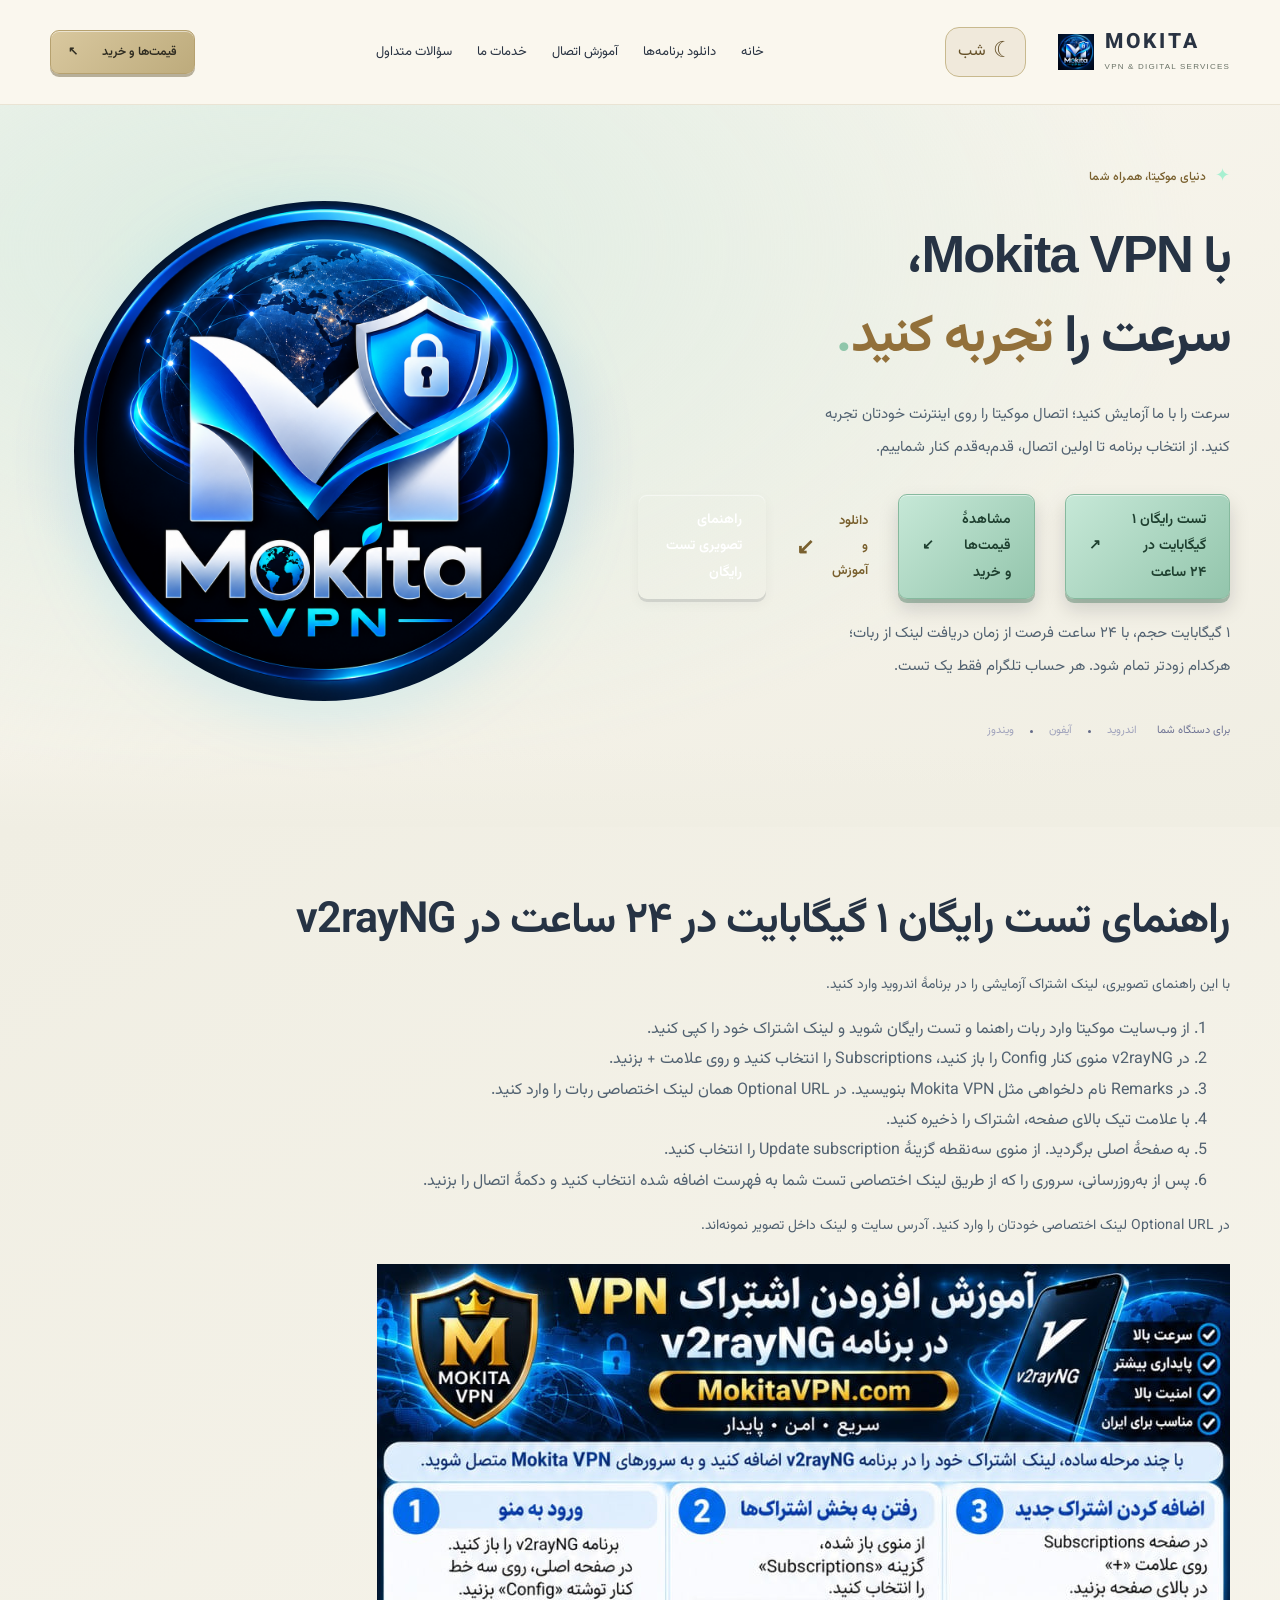
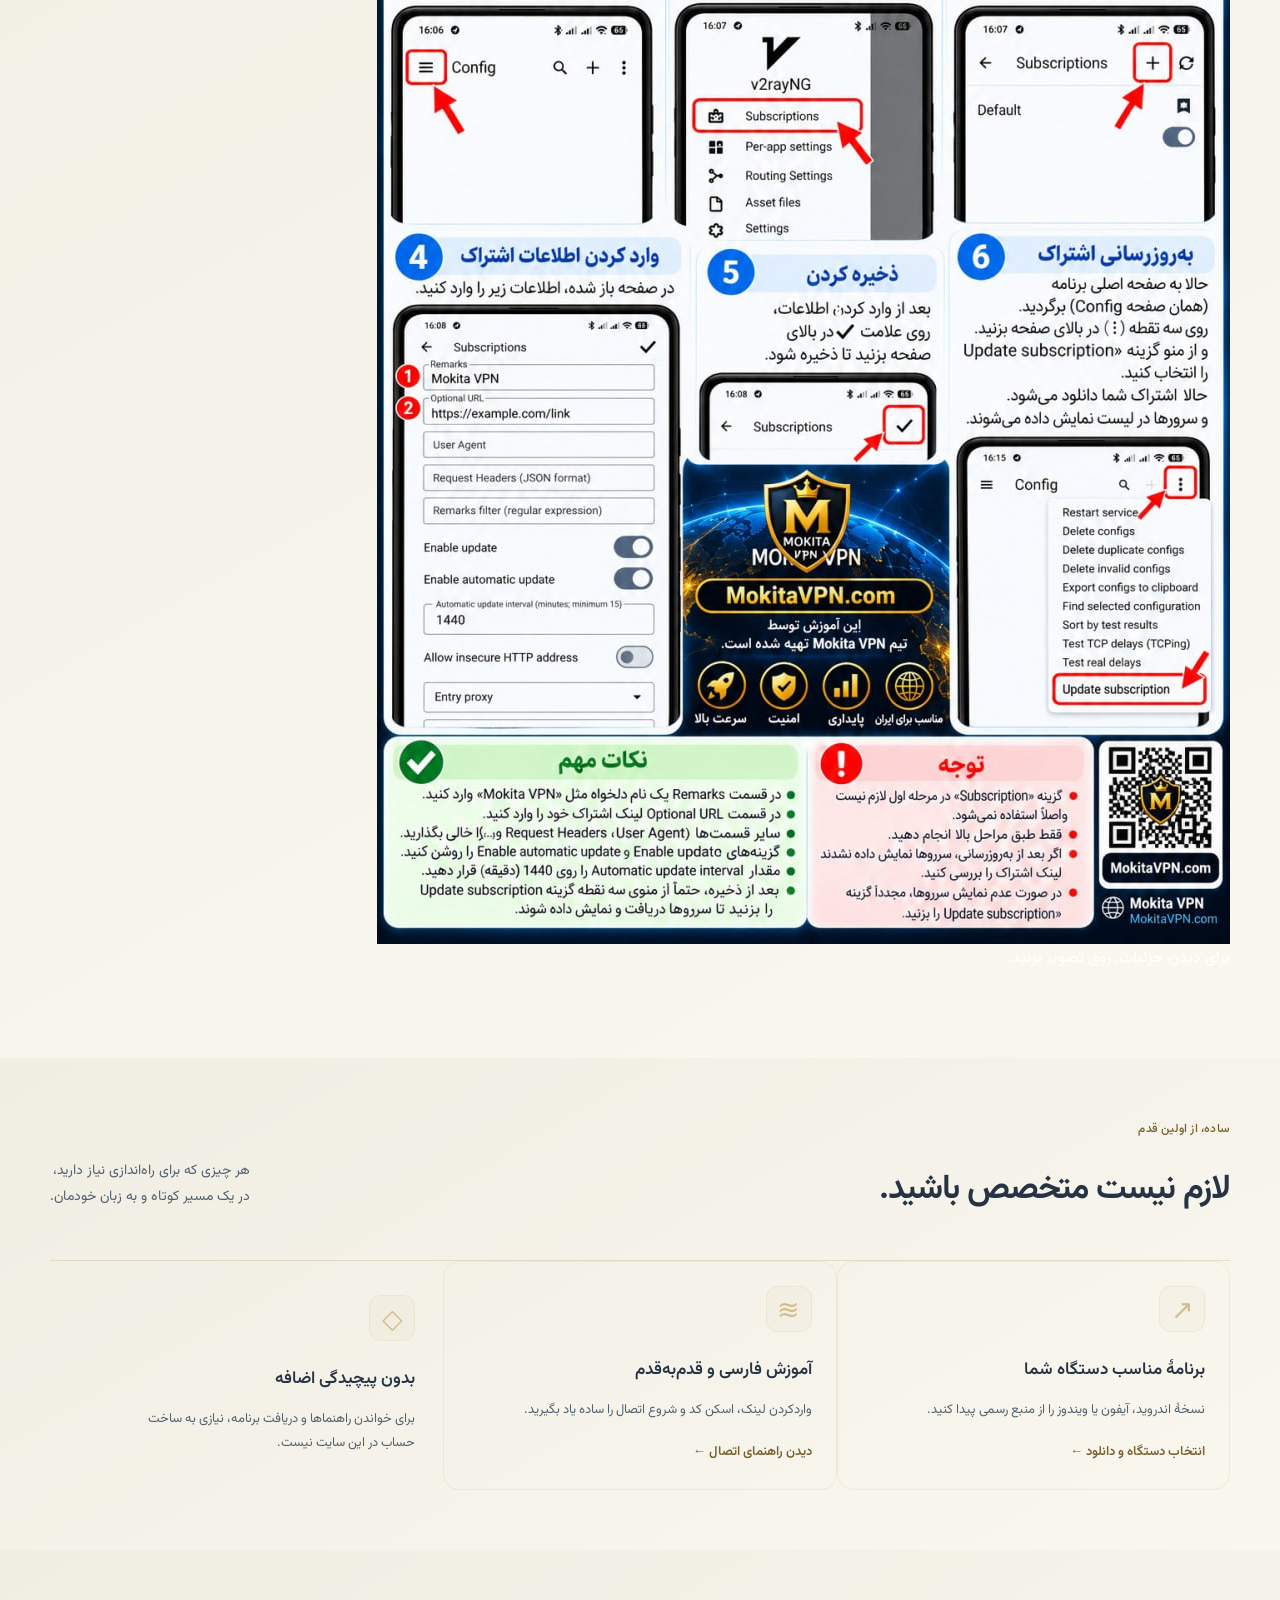
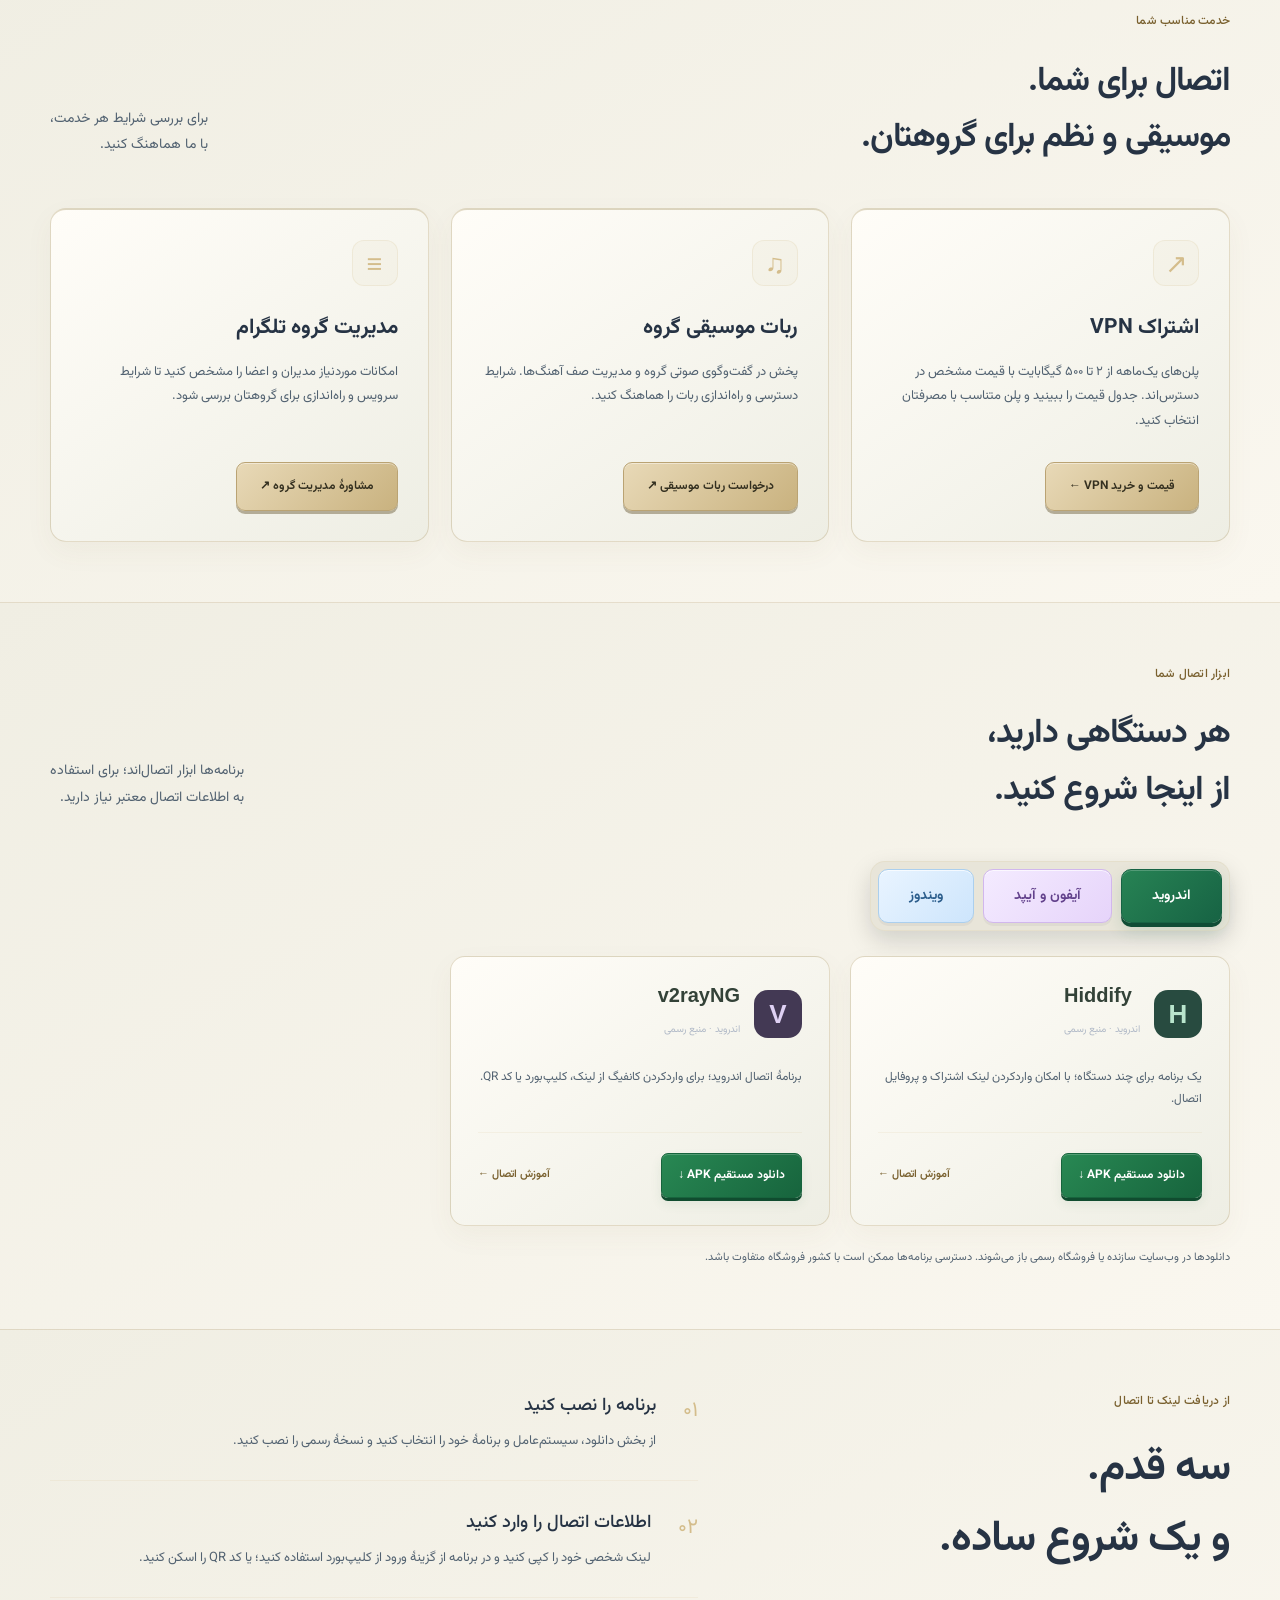
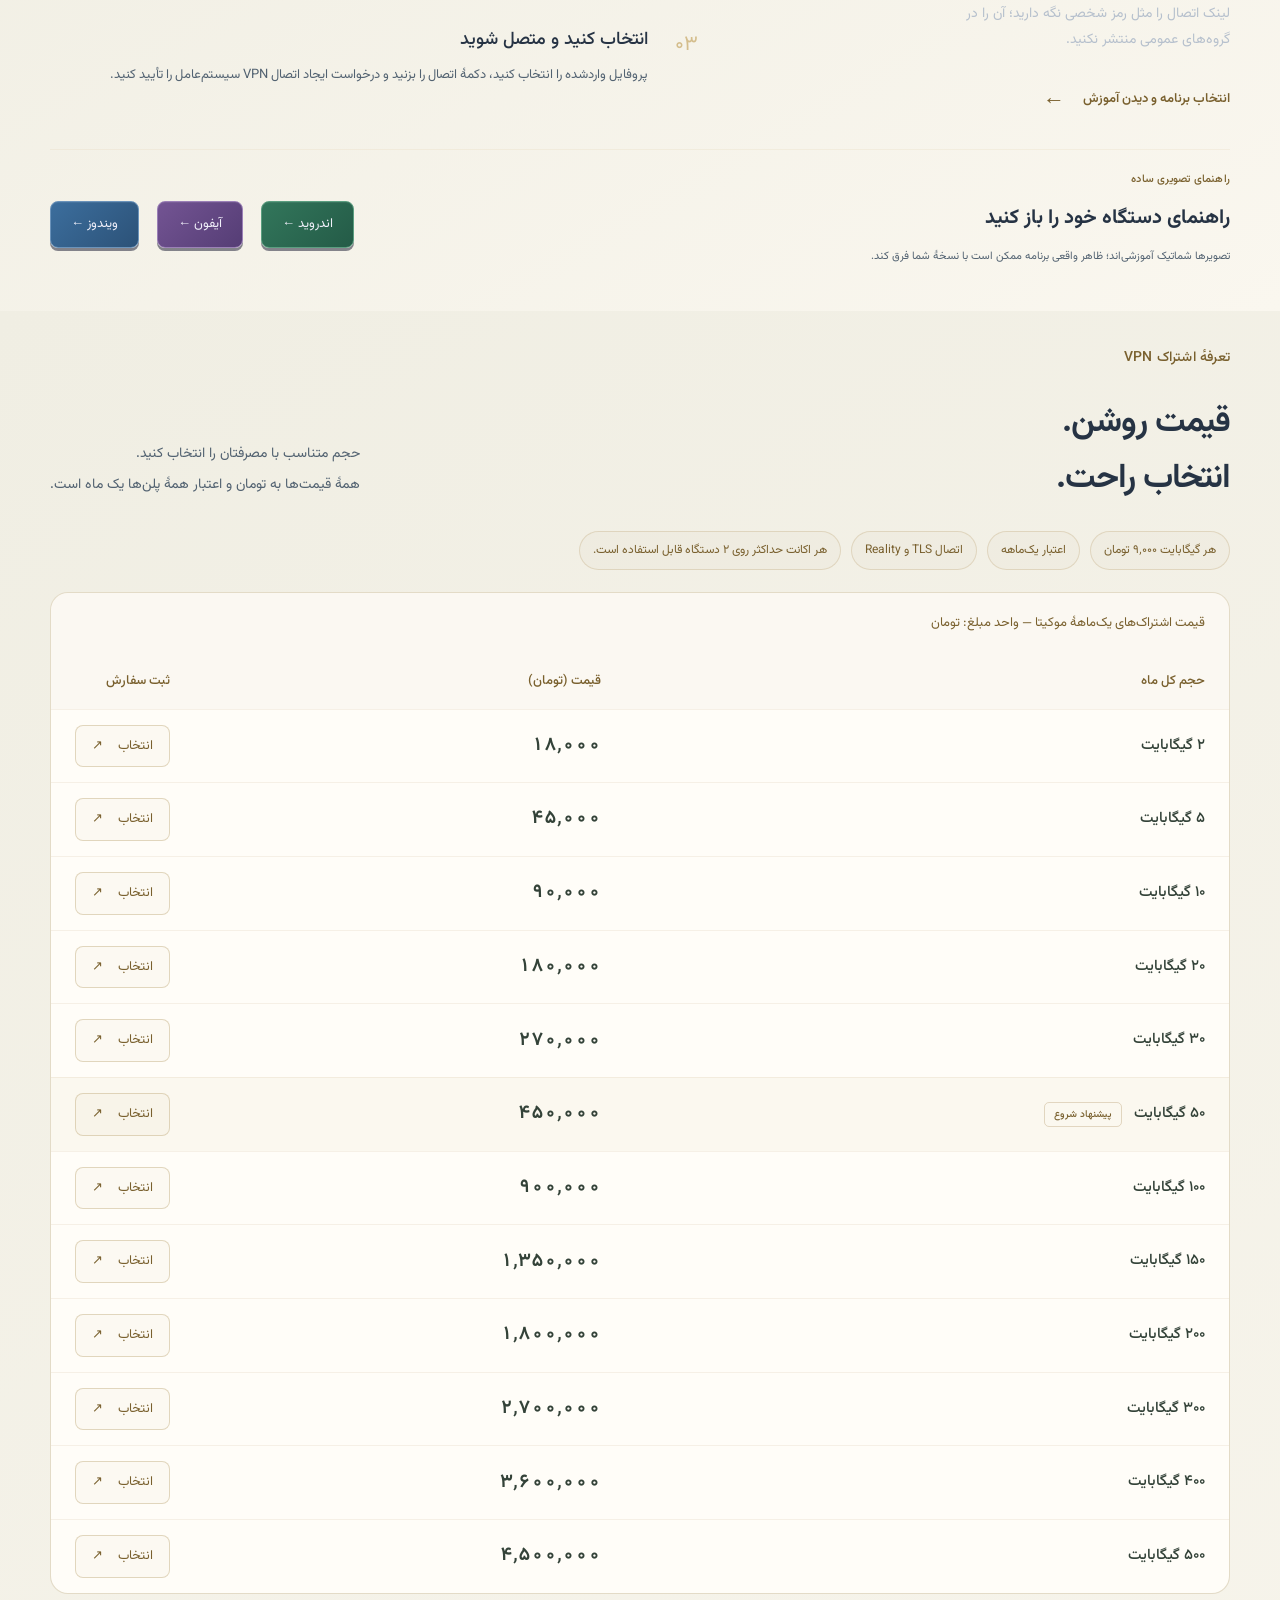
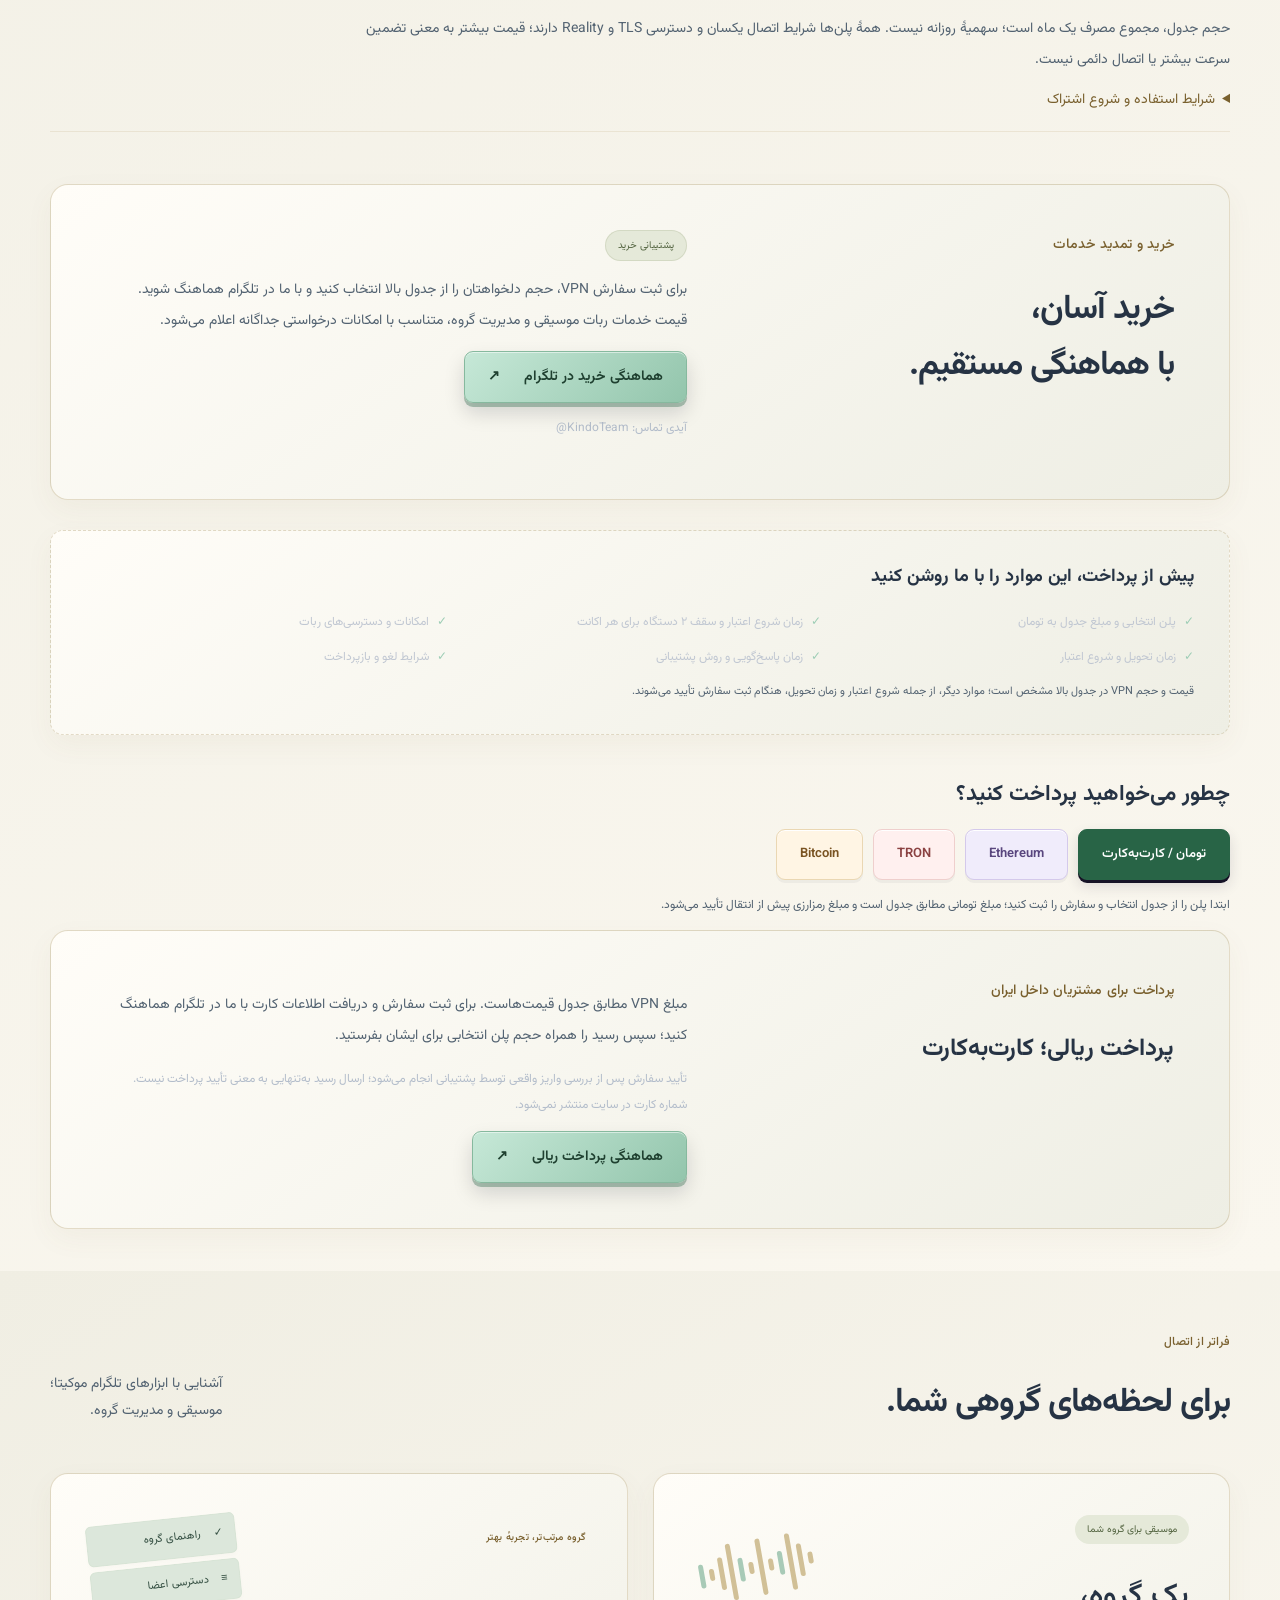
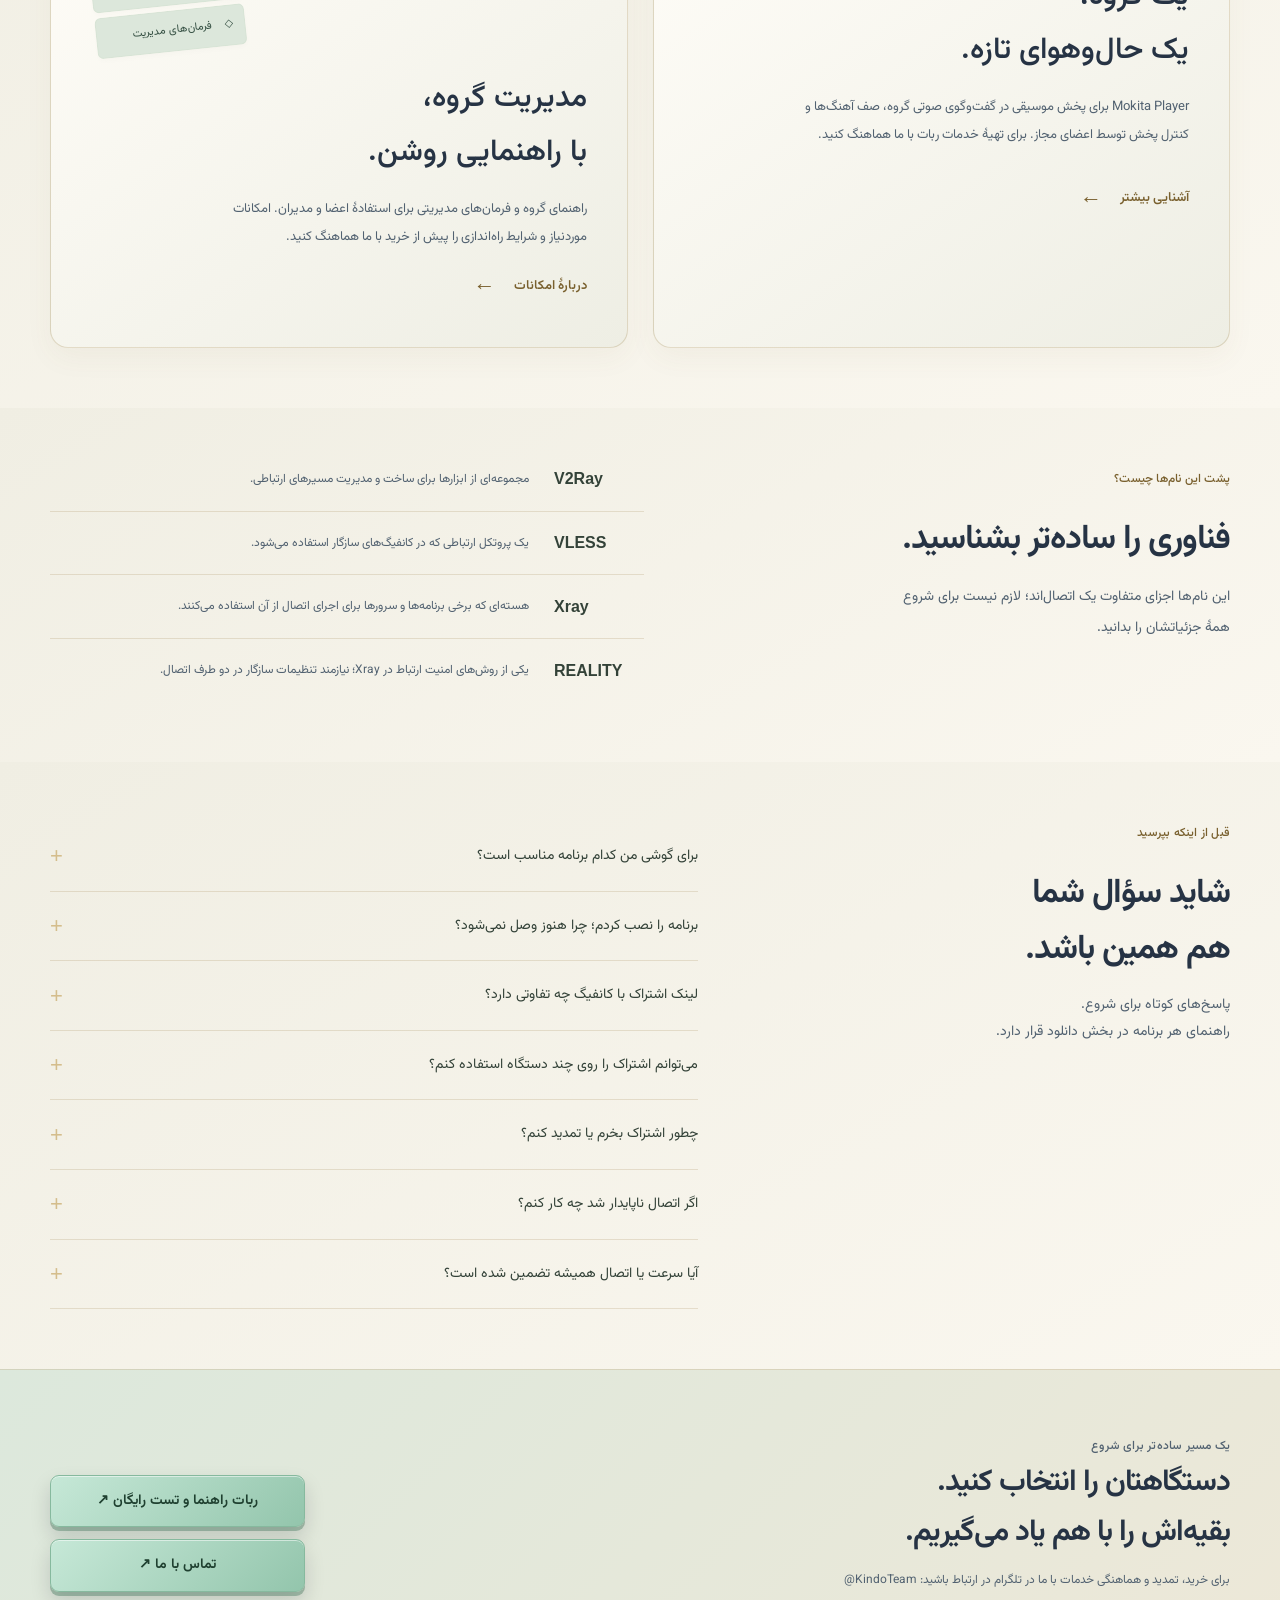
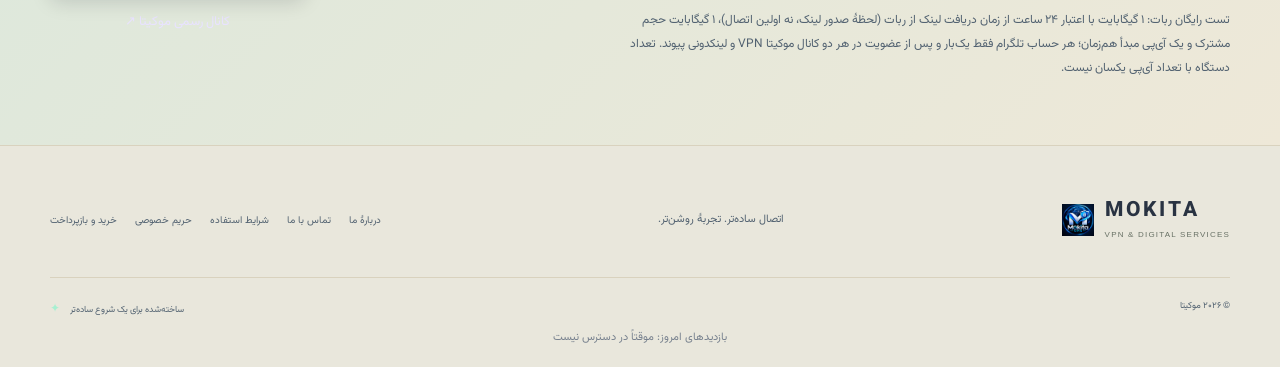
==== commit e4145140: "Update VPN tariffs and one-gigabyte trial terms" ====
--- a/index.html
+++ b/index.html
@@ -28,15 +28,15 @@
   <div class="hero-copy"><div class="eyebrow"><span class="tiny-star">✦</span> دنیای موکیتا، همراه شما</div>
     <h1>با <bdi>Mokita VPN</bdi>،<br>سرعت را <em>تجربه کنید</em><span class="title-dot">.</span></h1>
     <p>سرعت را با ما آزمایش کنید؛ اتصال موکیتا را روی اینترنت خودتان تجربه کنید. از انتخاب برنامه تا اولین اتصال، قدم‌به‌قدم کنار شماییم.</p>
-    <div class="hero-actions"><a class="button primary" href="https://t.me/MokitaVPNHelpBot" target="_blank" rel="noopener noreferrer">تست رایگان ۲۰ گیگابایت در ۲۴ ساعت <span aria-hidden="true">↗</span></a><a class="button primary" href="#plans">مشاهدهٔ قیمت‌ها و خرید <span aria-hidden="true">↙</span></a><a class="text-link" href="#downloads">دانلود و آموزش <span aria-hidden="true">↙</span></a><a class="button" href="#trial-guide">راهنمای تصویری تست رایگان</a></div>
-    <p class="speed-test-action"><strong class="trial-deadline">مهلت دریافت تست رایگان تا ۱۶ نوامبر ۲۰۲۶، ساعت ۲۰:۱۰ به وقت بروکسل است. پس از آن تست رایگان جدید ارائه نمی‌شود.</strong><br>۲۰ گیگابایت حجم، با ۲۴ ساعت فرصت از زمان دریافت لینک از ربات؛ هرکدام زودتر تمام شود. هر حساب تلگرام فقط یک تست.</p>
+    <div class="hero-actions"><a class="button primary" href="https://t.me/MokitaVPNHelpBot" target="_blank" rel="noopener noreferrer">تست رایگان ۱ گیگابایت در ۲۴ ساعت <span aria-hidden="true">↗</span></a><a class="button primary" href="#plans">مشاهدهٔ قیمت‌ها و خرید <span aria-hidden="true">↙</span></a><a class="text-link" href="#downloads">دانلود و آموزش <span aria-hidden="true">↙</span></a><a class="button" href="#trial-guide">راهنمای تصویری تست رایگان</a></div>
+    <p class="speed-test-action">۱ گیگابایت حجم، با ۲۴ ساعت فرصت از زمان دریافت لینک از ربات؛ هرکدام زودتر تمام شود. هر حساب تلگرام فقط یک تست.</p>
     <div class="platform-line"><span>برای دستگاه شما</span><span>اندروید</span><i></i><span>آیفون</span><i></i><span>ویندوز</span></div>
   </div>
   <div class="hero-art mokita-logo-art"><img class="mokita-hero-logo" src="assets/mokita-vpn-logo.png" width="1254" height="1254" alt="نشان Mokita VPN؛ حرف M، کرهٔ زمین و سپر امنیت" fetchpriority="high" decoding="async"></div>
 </div></section>
 <section class="section guide" id="trial-guide" aria-labelledby="trial-guide-title">
 <div class="shell">
-<h2 id="trial-guide-title">راهنمای تست رایگان ۲۰ گیگابایت در ۲۴ ساعت در v2rayNG</h2>
+<h2 id="trial-guide-title">راهنمای تست رایگان ۱ گیگابایت در ۲۴ ساعت در v2rayNG</h2>
 <p>با این راهنمای تصویری، لینک اشتراک آزمایشی را در برنامهٔ اندروید وارد کنید.</p>
 <ol>
 <li>از وب‌سایت موکیتا وارد <a href="https://t.me/MokitaVPNHelpBot">ربات راهنما و تست رایگان</a> شوید و لینک اشتراک خود را کپی کنید.</li>
@@ -65,20 +65,20 @@
 <section class="plans section" id="plans">
 <div class="shell pricing-catalog" aria-labelledby="pricing-title">
  <div class="section-head"><div><p class="eyebrow dark">تعرفهٔ اشتراک VPN</p><h2 id="pricing-title">قیمت روشن.<br>انتخاب راحت.</h2></div><p>حجم متناسب با مصرفتان را انتخاب کنید.<br>همهٔ قیمت‌ها به تومان و اعتبار همهٔ پلن‌ها یک ماه است.</p></div>
- <div class="pricing-facts"><span>هر گیگابایت ۶٬۰۰۰ تومان</span><span>اعتبار یک‌ماهه</span><span>اتصال TLS و Reality</span><span>هر اکانت حداکثر روی ۲ دستگاه قابل استفاده است.</span></div>
+ <div class="pricing-facts"><span>هر گیگابایت ۹٬۰۰۰ تومان</span><span>اعتبار یک‌ماهه</span><span>اتصال TLS و Reality</span><span>هر اکانت حداکثر روی ۲ دستگاه قابل استفاده است.</span></div>
  <div class="pricing-table-wrap"><table class="pricing-table"><caption>قیمت اشتراک‌های یک‌ماههٔ موکیتا — واحد مبلغ: تومان</caption><thead><tr><th scope="col">حجم کل ماه</th><th scope="col">قیمت (تومان)</th><th scope="col">ثبت سفارش</th></tr></thead><tbody>
-<tr data-plan-gb="2" data-price-toman="12000"><th scope="row">۲ گیگابایت</th><td><bdi>۱۲٬۰۰۰</bdi></td><td><a class="plan-order" href="https://t.me/KindoTeam?text=%D8%B3%D9%84%D8%A7%D9%85%D8%8C%20%D8%A7%D8%B4%D8%AA%D8%B1%D8%A7%DA%A9%20%DB%8C%DA%A9%E2%80%8C%D9%85%D8%A7%D9%87%D9%87%D9%94%20%DB%B2%20%DA%AF%DB%8C%DA%AF%D8%A7%D8%A8%D8%A7%DB%8C%D8%AA%20%D8%A8%D8%A7%20%D9%82%DB%8C%D9%85%D8%AA%20%DB%B1%DB%B2%D9%AC%DB%B0%DB%B0%DB%B0%20%D8%AA%D9%88%D9%85%D8%A7%D9%86%20%D9%85%DB%8C%E2%80%8C%D8%AE%D9%88%D8%A7%D9%87%D9%85.%20%D9%84%D8%B7%D9%81%D8%A7%D9%8B%20%D8%B4%D8%B1%D8%A7%DB%8C%D8%B7%20%D8%B4%D8%B1%D9%88%D8%B9%20%D9%88%20%D9%BE%D8%B1%D8%AF%D8%A7%D8%AE%D8%AA%20%D8%B1%D8%A7%20%D8%A8%D9%81%D8%B1%D9%85%D8%A7%DB%8C%DB%8C%D8%AF." target="_blank" rel="noopener noreferrer" aria-label="سفارش پلن یک‌ماهه ۲ گیگابایت، ۱۲٬۰۰۰ تومان">انتخاب <span aria-hidden="true">↗</span></a></td></tr>
-<tr data-plan-gb="5" data-price-toman="30000"><th scope="row">۵ گیگابایت</th><td><bdi>۳۰٬۰۰۰</bdi></td><td><a class="plan-order" href="https://t.me/KindoTeam?text=%D8%B3%D9%84%D8%A7%D9%85%D8%8C%20%D8%A7%D8%B4%D8%AA%D8%B1%D8%A7%DA%A9%20%DB%8C%DA%A9%E2%80%8C%D9%85%D8%A7%D9%87%D9%87%D9%94%20%DB%B5%20%DA%AF%DB%8C%DA%AF%D8%A7%D8%A8%D8%A7%DB%8C%D8%AA%20%D8%A8%D8%A7%20%D9%82%DB%8C%D9%85%D8%AA%20%DB%B3%DB%B0%D9%AC%DB%B0%DB%B0%DB%B0%20%D8%AA%D9%88%D9%85%D8%A7%D9%86%20%D9%85%DB%8C%E2%80%8C%D8%AE%D9%88%D8%A7%D9%87%D9%85.%20%D9%84%D8%B7%D9%81%D8%A7%D9%8B%20%D8%B4%D8%B1%D8%A7%DB%8C%D8%B7%20%D8%B4%D8%B1%D9%88%D8%B9%20%D9%88%20%D9%BE%D8%B1%D8%AF%D8%A7%D8%AE%D8%AA%20%D8%B1%D8%A7%20%D8%A8%D9%81%D8%B1%D9%85%D8%A7%DB%8C%DB%8C%D8%AF." target="_blank" rel="noopener noreferrer" aria-label="سفارش پلن یک‌ماهه ۵ گیگابایت، ۳۰٬۰۰۰ تومان">انتخاب <span aria-hidden="true">↗</span></a></td></tr>
-<tr data-plan-gb="10" data-price-toman="60000"><th scope="row">۱۰ گیگابایت</th><td><bdi>۶۰٬۰۰۰</bdi></td><td><a class="plan-order" href="https://t.me/KindoTeam?text=%D8%B3%D9%84%D8%A7%D9%85%D8%8C%20%D8%A7%D8%B4%D8%AA%D8%B1%D8%A7%DA%A9%20%DB%8C%DA%A9%E2%80%8C%D9%85%D8%A7%D9%87%D9%87%D9%94%20%DB%B1%DB%B0%20%DA%AF%DB%8C%DA%AF%D8%A7%D8%A8%D8%A7%DB%8C%D8%AA%20%D8%A8%D8%A7%20%D9%82%DB%8C%D9%85%D8%AA%20%DB%B6%DB%B0%D9%AC%DB%B0%DB%B0%DB%B0%20%D8%AA%D9%88%D9%85%D8%A7%D9%86%20%D9%85%DB%8C%E2%80%8C%D8%AE%D9%88%D8%A7%D9%87%D9%85.%20%D9%84%D8%B7%D9%81%D8%A7%D9%8B%20%D8%B4%D8%B1%D8%A7%DB%8C%D8%B7%20%D8%B4%D8%B1%D9%88%D8%B9%20%D9%88%20%D9%BE%D8%B1%D8%AF%D8%A7%D8%AE%D8%AA%20%D8%B1%D8%A7%20%D8%A8%D9%81%D8%B1%D9%85%D8%A7%DB%8C%DB%8C%D8%AF." target="_blank" rel="noopener noreferrer" aria-label="سفارش پلن یک‌ماهه ۱۰ گیگابایت، ۶۰٬۰۰۰ تومان">انتخاب <span aria-hidden="true">↗</span></a></td></tr>
-<tr data-plan-gb="20" data-price-toman="120000"><th scope="row">۲۰ گیگابایت</th><td><bdi>۱۲۰٬۰۰۰</bdi></td><td><a class="plan-order" href="https://t.me/KindoTeam?text=%D8%B3%D9%84%D8%A7%D9%85%D8%8C%20%D8%A7%D8%B4%D8%AA%D8%B1%D8%A7%DA%A9%20%DB%8C%DA%A9%E2%80%8C%D9%85%D8%A7%D9%87%D9%87%D9%94%20%DB%B2%DB%B0%20%DA%AF%DB%8C%DA%AF%D8%A7%D8%A8%D8%A7%DB%8C%D8%AA%20%D8%A8%D8%A7%20%D9%82%DB%8C%D9%85%D8%AA%20%DB%B1%DB%B2%DB%B0%D9%AC%DB%B0%DB%B0%DB%B0%20%D8%AA%D9%88%D9%85%D8%A7%D9%86%20%D9%85%DB%8C%E2%80%8C%D8%AE%D9%88%D8%A7%D9%87%D9%85.%20%D9%84%D8%B7%D9%81%D8%A7%D9%8B%20%D8%B4%D8%B1%D8%A7%DB%8C%D8%B7%20%D8%B4%D8%B1%D9%88%D8%B9%20%D9%88%20%D9%BE%D8%B1%D8%AF%D8%A7%D8%AE%D8%AA%20%D8%B1%D8%A7%20%D8%A8%D9%81%D8%B1%D9%85%D8%A7%DB%8C%DB%8C%D8%AF." target="_blank" rel="noopener noreferrer" aria-label="سفارش پلن یک‌ماهه ۲۰ گیگابایت، ۱۲۰٬۰۰۰ تومان">انتخاب <span aria-hidden="true">↗</span></a></td></tr>
-<tr data-plan-gb="30" data-price-toman="180000"><th scope="row">۳۰ گیگابایت</th><td><bdi>۱۸۰٬۰۰۰</bdi></td><td><a class="plan-order" href="https://t.me/KindoTeam?text=%D8%B3%D9%84%D8%A7%D9%85%D8%8C%20%D8%A7%D8%B4%D8%AA%D8%B1%D8%A7%DA%A9%20%DB%8C%DA%A9%E2%80%8C%D9%85%D8%A7%D9%87%D9%87%D9%94%20%DB%B3%DB%B0%20%DA%AF%DB%8C%DA%AF%D8%A7%D8%A8%D8%A7%DB%8C%D8%AA%20%D8%A8%D8%A7%20%D9%82%DB%8C%D9%85%D8%AA%20%DB%B1%DB%B8%DB%B0%D9%AC%DB%B0%DB%B0%DB%B0%20%D8%AA%D9%88%D9%85%D8%A7%D9%86%20%D9%85%DB%8C%E2%80%8C%D8%AE%D9%88%D8%A7%D9%87%D9%85.%20%D9%84%D8%B7%D9%81%D8%A7%D9%8B%20%D8%B4%D8%B1%D8%A7%DB%8C%D8%B7%20%D8%B4%D8%B1%D9%88%D8%B9%20%D9%88%20%D9%BE%D8%B1%D8%AF%D8%A7%D8%AE%D8%AA%20%D8%B1%D8%A7%20%D8%A8%D9%81%D8%B1%D9%85%D8%A7%DB%8C%DB%8C%D8%AF." target="_blank" rel="noopener noreferrer" aria-label="سفارش پلن یک‌ماهه ۳۰ گیگابایت، ۱۸۰٬۰۰۰ تومان">انتخاب <span aria-hidden="true">↗</span></a></td></tr>
-<tr class="pricing-featured" data-plan-gb="50" data-price-toman="300000"><th scope="row">۵۰ گیگابایت<span class="pricing-badge">پیشنهاد شروع</span></th><td><bdi>۳۰۰٬۰۰۰</bdi></td><td><a class="plan-order" href="https://t.me/KindoTeam?text=%D8%B3%D9%84%D8%A7%D9%85%D8%8C%20%D8%A7%D8%B4%D8%AA%D8%B1%D8%A7%DA%A9%20%DB%8C%DA%A9%E2%80%8C%D9%85%D8%A7%D9%87%D9%87%D9%94%20%DB%B5%DB%B0%20%DA%AF%DB%8C%DA%AF%D8%A7%D8%A8%D8%A7%DB%8C%D8%AA%20%D8%A8%D8%A7%20%D9%82%DB%8C%D9%85%D8%AA%20%DB%B3%DB%B0%DB%B0%D9%AC%DB%B0%DB%B0%DB%B0%20%D8%AA%D9%88%D9%85%D8%A7%D9%86%20%D9%85%DB%8C%E2%80%8C%D8%AE%D9%88%D8%A7%D9%87%D9%85.%20%D9%84%D8%B7%D9%81%D8%A7%D9%8B%20%D8%B4%D8%B1%D8%A7%DB%8C%D8%B7%20%D8%B4%D8%B1%D9%88%D8%B9%20%D9%88%20%D9%BE%D8%B1%D8%AF%D8%A7%D8%AE%D8%AA%20%D8%B1%D8%A7%20%D8%A8%D9%81%D8%B1%D9%85%D8%A7%DB%8C%DB%8C%D8%AF." target="_blank" rel="noopener noreferrer" aria-label="سفارش پلن یک‌ماهه ۵۰ گیگابایت، ۳۰۰٬۰۰۰ تومان">انتخاب <span aria-hidden="true">↗</span></a></td></tr>
-<tr data-plan-gb="100" data-price-toman="600000"><th scope="row">۱۰۰ گیگابایت</th><td><bdi>۶۰۰٬۰۰۰</bdi></td><td><a class="plan-order" href="https://t.me/KindoTeam?text=%D8%B3%D9%84%D8%A7%D9%85%D8%8C%20%D8%A7%D8%B4%D8%AA%D8%B1%D8%A7%DA%A9%20%DB%8C%DA%A9%E2%80%8C%D9%85%D8%A7%D9%87%D9%87%D9%94%20%DB%B1%DB%B0%DB%B0%20%DA%AF%DB%8C%DA%AF%D8%A7%D8%A8%D8%A7%DB%8C%D8%AA%20%D8%A8%D8%A7%20%D9%82%DB%8C%D9%85%D8%AA%20%DB%B6%DB%B0%DB%B0%D9%AC%DB%B0%DB%B0%DB%B0%20%D8%AA%D9%88%D9%85%D8%A7%D9%86%20%D9%85%DB%8C%E2%80%8C%D8%AE%D9%88%D8%A7%D9%87%D9%85.%20%D9%84%D8%B7%D9%81%D8%A7%D9%8B%20%D8%B4%D8%B1%D8%A7%DB%8C%D8%B7%20%D8%B4%D8%B1%D9%88%D8%B9%20%D9%88%20%D9%BE%D8%B1%D8%AF%D8%A7%D8%AE%D8%AA%20%D8%B1%D8%A7%20%D8%A8%D9%81%D8%B1%D9%85%D8%A7%DB%8C%DB%8C%D8%AF." target="_blank" rel="noopener noreferrer" aria-label="سفارش پلن یک‌ماهه ۱۰۰ گیگابایت، ۶۰۰٬۰۰۰ تومان">انتخاب <span aria-hidden="true">↗</span></a></td></tr>
-<tr data-plan-gb="150" data-price-toman="900000"><th scope="row">۱۵۰ گیگابایت</th><td><bdi>۹۰۰٬۰۰۰</bdi></td><td><a class="plan-order" href="https://t.me/KindoTeam?text=%D8%B3%D9%84%D8%A7%D9%85%D8%8C%20%D8%A7%D8%B4%D8%AA%D8%B1%D8%A7%DA%A9%20%DB%8C%DA%A9%E2%80%8C%D9%85%D8%A7%D9%87%D9%87%D9%94%20%DB%B1%DB%B5%DB%B0%20%DA%AF%DB%8C%DA%AF%D8%A7%D8%A8%D8%A7%DB%8C%D8%AA%20%D8%A8%D8%A7%20%D9%82%DB%8C%D9%85%D8%AA%20%DB%B9%DB%B0%DB%B0%D9%AC%DB%B0%DB%B0%DB%B0%20%D8%AA%D9%88%D9%85%D8%A7%D9%86%20%D9%85%DB%8C%E2%80%8C%D8%AE%D9%88%D8%A7%D9%87%D9%85.%20%D9%84%D8%B7%D9%81%D8%A7%D9%8B%20%D8%B4%D8%B1%D8%A7%DB%8C%D8%B7%20%D8%B4%D8%B1%D9%88%D8%B9%20%D9%88%20%D9%BE%D8%B1%D8%AF%D8%A7%D8%AE%D8%AA%20%D8%B1%D8%A7%20%D8%A8%D9%81%D8%B1%D9%85%D8%A7%DB%8C%DB%8C%D8%AF." target="_blank" rel="noopener noreferrer" aria-label="سفارش پلن یک‌ماهه ۱۵۰ گیگابایت، ۹۰۰٬۰۰۰ تومان">انتخاب <span aria-hidden="true">↗</span></a></td></tr>
-<tr data-plan-gb="200" data-price-toman="1200000"><th scope="row">۲۰۰ گیگابایت</th><td><bdi>۱٬۲۰۰٬۰۰۰</bdi></td><td><a class="plan-order" href="https://t.me/KindoTeam?text=%D8%B3%D9%84%D8%A7%D9%85%D8%8C%20%D8%A7%D8%B4%D8%AA%D8%B1%D8%A7%DA%A9%20%DB%8C%DA%A9%E2%80%8C%D9%85%D8%A7%D9%87%D9%87%D9%94%20%DB%B2%DB%B0%DB%B0%20%DA%AF%DB%8C%DA%AF%D8%A7%D8%A8%D8%A7%DB%8C%D8%AA%20%D8%A8%D8%A7%20%D9%82%DB%8C%D9%85%D8%AA%20%DB%B1%D9%AC%DB%B2%DB%B0%DB%B0%D9%AC%DB%B0%DB%B0%DB%B0%20%D8%AA%D9%88%D9%85%D8%A7%D9%86%20%D9%85%DB%8C%E2%80%8C%D8%AE%D9%88%D8%A7%D9%87%D9%85.%20%D9%84%D8%B7%D9%81%D8%A7%D9%8B%20%D8%B4%D8%B1%D8%A7%DB%8C%D8%B7%20%D8%B4%D8%B1%D9%88%D8%B9%20%D9%88%20%D9%BE%D8%B1%D8%AF%D8%A7%D8%AE%D8%AA%20%D8%B1%D8%A7%20%D8%A8%D9%81%D8%B1%D9%85%D8%A7%DB%8C%DB%8C%D8%AF." target="_blank" rel="noopener noreferrer" aria-label="سفارش پلن یک‌ماهه ۲۰۰ گیگابایت، ۱٬۲۰۰٬۰۰۰ تومان">انتخاب <span aria-hidden="true">↗</span></a></td></tr>
-<tr data-plan-gb="300" data-price-toman="1800000"><th scope="row">۳۰۰ گیگابایت</th><td><bdi>۱٬۸۰۰٬۰۰۰</bdi></td><td><a class="plan-order" href="https://t.me/KindoTeam?text=%D8%B3%D9%84%D8%A7%D9%85%D8%8C%20%D8%A7%D8%B4%D8%AA%D8%B1%D8%A7%DA%A9%20%DB%8C%DA%A9%E2%80%8C%D9%85%D8%A7%D9%87%D9%87%D9%94%20%DB%B3%DB%B0%DB%B0%20%DA%AF%DB%8C%DA%AF%D8%A7%D8%A8%D8%A7%DB%8C%D8%AA%20%D8%A8%D8%A7%20%D9%82%DB%8C%D9%85%D8%AA%20%DB%B1%D9%AC%DB%B8%DB%B0%DB%B0%D9%AC%DB%B0%DB%B0%DB%B0%20%D8%AA%D9%88%D9%85%D8%A7%D9%86%20%D9%85%DB%8C%E2%80%8C%D8%AE%D9%88%D8%A7%D9%87%D9%85.%20%D9%84%D8%B7%D9%81%D8%A7%D9%8B%20%D8%B4%D8%B1%D8%A7%DB%8C%D8%B7%20%D8%B4%D8%B1%D9%88%D8%B9%20%D9%88%20%D9%BE%D8%B1%D8%AF%D8%A7%D8%AE%D8%AA%20%D8%B1%D8%A7%20%D8%A8%D9%81%D8%B1%D9%85%D8%A7%DB%8C%DB%8C%D8%AF." target="_blank" rel="noopener noreferrer" aria-label="سفارش پلن یک‌ماهه ۳۰۰ گیگابایت، ۱٬۸۰۰٬۰۰۰ تومان">انتخاب <span aria-hidden="true">↗</span></a></td></tr>
-<tr data-plan-gb="400" data-price-toman="2400000"><th scope="row">۴۰۰ گیگابایت</th><td><bdi>۲٬۴۰۰٬۰۰۰</bdi></td><td><a class="plan-order" href="https://t.me/KindoTeam?text=%D8%B3%D9%84%D8%A7%D9%85%D8%8C%20%D8%A7%D8%B4%D8%AA%D8%B1%D8%A7%DA%A9%20%DB%8C%DA%A9%E2%80%8C%D9%85%D8%A7%D9%87%D9%87%D9%94%20%DB%B4%DB%B0%DB%B0%20%DA%AF%DB%8C%DA%AF%D8%A7%D8%A8%D8%A7%DB%8C%D8%AA%20%D8%A8%D8%A7%20%D9%82%DB%8C%D9%85%D8%AA%20%DB%B2%D9%AC%DB%B4%DB%B0%DB%B0%D9%AC%DB%B0%DB%B0%DB%B0%20%D8%AA%D9%88%D9%85%D8%A7%D9%86%20%D9%85%DB%8C%E2%80%8C%D8%AE%D9%88%D8%A7%D9%87%D9%85.%20%D9%84%D8%B7%D9%81%D8%A7%D9%8B%20%D8%B4%D8%B1%D8%A7%DB%8C%D8%B7%20%D8%B4%D8%B1%D9%88%D8%B9%20%D9%88%20%D9%BE%D8%B1%D8%AF%D8%A7%D8%AE%D8%AA%20%D8%B1%D8%A7%20%D8%A8%D9%81%D8%B1%D9%85%D8%A7%DB%8C%DB%8C%D8%AF." target="_blank" rel="noopener noreferrer" aria-label="سفارش پلن یک‌ماهه ۴۰۰ گیگابایت، ۲٬۴۰۰٬۰۰۰ تومان">انتخاب <span aria-hidden="true">↗</span></a></td></tr>
-<tr data-plan-gb="500" data-price-toman="3000000"><th scope="row">۵۰۰ گیگابایت</th><td><bdi>۳٬۰۰۰٬۰۰۰</bdi></td><td><a class="plan-order" href="https://t.me/KindoTeam?text=%D8%B3%D9%84%D8%A7%D9%85%D8%8C%20%D8%A7%D8%B4%D8%AA%D8%B1%D8%A7%DA%A9%20%DB%8C%DA%A9%E2%80%8C%D9%85%D8%A7%D9%87%D9%87%D9%94%20%DB%B5%DB%B0%DB%B0%20%DA%AF%DB%8C%DA%AF%D8%A7%D8%A8%D8%A7%DB%8C%D8%AA%20%D8%A8%D8%A7%20%D9%82%DB%8C%D9%85%D8%AA%20%DB%B3%D9%AC%DB%B0%DB%B0%DB%B0%D9%AC%DB%B0%DB%B0%DB%B0%20%D8%AA%D9%88%D9%85%D8%A7%D9%86%20%D9%85%DB%8C%E2%80%8C%D8%AE%D9%88%D8%A7%D9%87%D9%85.%20%D9%84%D8%B7%D9%81%D8%A7%D9%8B%20%D8%B4%D8%B1%D8%A7%DB%8C%D8%B7%20%D8%B4%D8%B1%D9%88%D8%B9%20%D9%88%20%D9%BE%D8%B1%D8%AF%D8%A7%D8%AE%D8%AA%20%D8%B1%D8%A7%20%D8%A8%D9%81%D8%B1%D9%85%D8%A7%DB%8C%DB%8C%D8%AF." target="_blank" rel="noopener noreferrer" aria-label="سفارش پلن یک‌ماهه ۵۰۰ گیگابایت، ۳٬۰۰۰٬۰۰۰ تومان">انتخاب <span aria-hidden="true">↗</span></a></td></tr>
+<tr data-plan-gb="2" data-price-toman="18000"><th scope="row">۲ گیگابایت</th><td><bdi>۱۸٬۰۰۰</bdi></td><td><a class="plan-order" href="https://t.me/KindoTeam?text=%D8%B3%D9%84%D8%A7%D9%85%D8%8C%20%D8%A7%D8%B4%D8%AA%D8%B1%D8%A7%DA%A9%20%DB%8C%DA%A9%E2%80%8C%D9%85%D8%A7%D9%87%D9%87%D9%94%20%DB%B2%20%DA%AF%DB%8C%DA%AF%D8%A7%D8%A8%D8%A7%DB%8C%D8%AA%20%D8%A8%D8%A7%20%D9%82%DB%8C%D9%85%D8%AA%20%DB%B1%DB%B8%D9%AC%DB%B0%DB%B0%DB%B0%20%D8%AA%D9%88%D9%85%D8%A7%D9%86%20%D9%85%DB%8C%E2%80%8C%D8%AE%D9%88%D8%A7%D9%87%D9%85.%20%D9%84%D8%B7%D9%81%D8%A7%D9%8B%20%D8%B4%D8%B1%D8%A7%DB%8C%D8%B7%20%D8%B4%D8%B1%D9%88%D8%B9%20%D9%88%20%D9%BE%D8%B1%D8%AF%D8%A7%D8%AE%D8%AA%20%D8%B1%D8%A7%20%D8%A8%D9%81%D8%B1%D9%85%D8%A7%DB%8C%DB%8C%D8%AF." target="_blank" rel="noopener noreferrer" aria-label="سفارش پلن یک‌ماهه ۲ گیگابایت، ۱۸٬۰۰۰ تومان">انتخاب <span aria-hidden="true">↗</span></a></td></tr>
+<tr data-plan-gb="5" data-price-toman="45000"><th scope="row">۵ گیگابایت</th><td><bdi>۴۵٬۰۰۰</bdi></td><td><a class="plan-order" href="https://t.me/KindoTeam?text=%D8%B3%D9%84%D8%A7%D9%85%D8%8C%20%D8%A7%D8%B4%D8%AA%D8%B1%D8%A7%DA%A9%20%DB%8C%DA%A9%E2%80%8C%D9%85%D8%A7%D9%87%D9%87%D9%94%20%DB%B5%20%DA%AF%DB%8C%DA%AF%D8%A7%D8%A8%D8%A7%DB%8C%D8%AA%20%D8%A8%D8%A7%20%D9%82%DB%8C%D9%85%D8%AA%20%DB%B4%DB%B5%D9%AC%DB%B0%DB%B0%DB%B0%20%D8%AA%D9%88%D9%85%D8%A7%D9%86%20%D9%85%DB%8C%E2%80%8C%D8%AE%D9%88%D8%A7%D9%87%D9%85.%20%D9%84%D8%B7%D9%81%D8%A7%D9%8B%20%D8%B4%D8%B1%D8%A7%DB%8C%D8%B7%20%D8%B4%D8%B1%D9%88%D8%B9%20%D9%88%20%D9%BE%D8%B1%D8%AF%D8%A7%D8%AE%D8%AA%20%D8%B1%D8%A7%20%D8%A8%D9%81%D8%B1%D9%85%D8%A7%DB%8C%DB%8C%D8%AF." target="_blank" rel="noopener noreferrer" aria-label="سفارش پلن یک‌ماهه ۵ گیگابایت، ۴۵٬۰۰۰ تومان">انتخاب <span aria-hidden="true">↗</span></a></td></tr>
+<tr data-plan-gb="10" data-price-toman="90000"><th scope="row">۱۰ گیگابایت</th><td><bdi>۹۰٬۰۰۰</bdi></td><td><a class="plan-order" href="https://t.me/KindoTeam?text=%D8%B3%D9%84%D8%A7%D9%85%D8%8C%20%D8%A7%D8%B4%D8%AA%D8%B1%D8%A7%DA%A9%20%DB%8C%DA%A9%E2%80%8C%D9%85%D8%A7%D9%87%D9%87%D9%94%20%DB%B1%DB%B0%20%DA%AF%DB%8C%DA%AF%D8%A7%D8%A8%D8%A7%DB%8C%D8%AA%20%D8%A8%D8%A7%20%D9%82%DB%8C%D9%85%D8%AA%20%DB%B9%DB%B0%D9%AC%DB%B0%DB%B0%DB%B0%20%D8%AA%D9%88%D9%85%D8%A7%D9%86%20%D9%85%DB%8C%E2%80%8C%D8%AE%D9%88%D8%A7%D9%87%D9%85.%20%D9%84%D8%B7%D9%81%D8%A7%D9%8B%20%D8%B4%D8%B1%D8%A7%DB%8C%D8%B7%20%D8%B4%D8%B1%D9%88%D8%B9%20%D9%88%20%D9%BE%D8%B1%D8%AF%D8%A7%D8%AE%D8%AA%20%D8%B1%D8%A7%20%D8%A8%D9%81%D8%B1%D9%85%D8%A7%DB%8C%DB%8C%D8%AF." target="_blank" rel="noopener noreferrer" aria-label="سفارش پلن یک‌ماهه ۱۰ گیگابایت، ۹۰٬۰۰۰ تومان">انتخاب <span aria-hidden="true">↗</span></a></td></tr>
+<tr data-plan-gb="20" data-price-toman="180000"><th scope="row">۲۰ گیگابایت</th><td><bdi>۱۸۰٬۰۰۰</bdi></td><td><a class="plan-order" href="https://t.me/KindoTeam?text=%D8%B3%D9%84%D8%A7%D9%85%D8%8C%20%D8%A7%D8%B4%D8%AA%D8%B1%D8%A7%DA%A9%20%DB%8C%DA%A9%E2%80%8C%D9%85%D8%A7%D9%87%D9%87%D9%94%20%DB%B2%DB%B0%20%DA%AF%DB%8C%DA%AF%D8%A7%D8%A8%D8%A7%DB%8C%D8%AA%20%D8%A8%D8%A7%20%D9%82%DB%8C%D9%85%D8%AA%20%DB%B1%DB%B8%DB%B0%D9%AC%DB%B0%DB%B0%DB%B0%20%D8%AA%D9%88%D9%85%D8%A7%D9%86%20%D9%85%DB%8C%E2%80%8C%D8%AE%D9%88%D8%A7%D9%87%D9%85.%20%D9%84%D8%B7%D9%81%D8%A7%D9%8B%20%D8%B4%D8%B1%D8%A7%DB%8C%D8%B7%20%D8%B4%D8%B1%D9%88%D8%B9%20%D9%88%20%D9%BE%D8%B1%D8%AF%D8%A7%D8%AE%D8%AA%20%D8%B1%D8%A7%20%D8%A8%D9%81%D8%B1%D9%85%D8%A7%DB%8C%DB%8C%D8%AF." target="_blank" rel="noopener noreferrer" aria-label="سفارش پلن یک‌ماهه ۲۰ گیگابایت، ۱۸۰٬۰۰۰ تومان">انتخاب <span aria-hidden="true">↗</span></a></td></tr>
+<tr data-plan-gb="30" data-price-toman="270000"><th scope="row">۳۰ گیگابایت</th><td><bdi>۲۷۰٬۰۰۰</bdi></td><td><a class="plan-order" href="https://t.me/KindoTeam?text=%D8%B3%D9%84%D8%A7%D9%85%D8%8C%20%D8%A7%D8%B4%D8%AA%D8%B1%D8%A7%DA%A9%20%DB%8C%DA%A9%E2%80%8C%D9%85%D8%A7%D9%87%D9%87%D9%94%20%DB%B3%DB%B0%20%DA%AF%DB%8C%DA%AF%D8%A7%D8%A8%D8%A7%DB%8C%D8%AA%20%D8%A8%D8%A7%20%D9%82%DB%8C%D9%85%D8%AA%20%DB%B2%DB%B7%DB%B0%D9%AC%DB%B0%DB%B0%DB%B0%20%D8%AA%D9%88%D9%85%D8%A7%D9%86%20%D9%85%DB%8C%E2%80%8C%D8%AE%D9%88%D8%A7%D9%87%D9%85.%20%D9%84%D8%B7%D9%81%D8%A7%D9%8B%20%D8%B4%D8%B1%D8%A7%DB%8C%D8%B7%20%D8%B4%D8%B1%D9%88%D8%B9%20%D9%88%20%D9%BE%D8%B1%D8%AF%D8%A7%D8%AE%D8%AA%20%D8%B1%D8%A7%20%D8%A8%D9%81%D8%B1%D9%85%D8%A7%DB%8C%DB%8C%D8%AF." target="_blank" rel="noopener noreferrer" aria-label="سفارش پلن یک‌ماهه ۳۰ گیگابایت، ۲۷۰٬۰۰۰ تومان">انتخاب <span aria-hidden="true">↗</span></a></td></tr>
+<tr class="pricing-featured" data-plan-gb="50" data-price-toman="450000"><th scope="row">۵۰ گیگابایت<span class="pricing-badge">پیشنهاد شروع</span></th><td><bdi>۴۵۰٬۰۰۰</bdi></td><td><a class="plan-order" href="https://t.me/KindoTeam?text=%D8%B3%D9%84%D8%A7%D9%85%D8%8C%20%D8%A7%D8%B4%D8%AA%D8%B1%D8%A7%DA%A9%20%DB%8C%DA%A9%E2%80%8C%D9%85%D8%A7%D9%87%D9%87%D9%94%20%DB%B5%DB%B0%20%DA%AF%DB%8C%DA%AF%D8%A7%D8%A8%D8%A7%DB%8C%D8%AA%20%D8%A8%D8%A7%20%D9%82%DB%8C%D9%85%D8%AA%20%DB%B4%DB%B5%DB%B0%D9%AC%DB%B0%DB%B0%DB%B0%20%D8%AA%D9%88%D9%85%D8%A7%D9%86%20%D9%85%DB%8C%E2%80%8C%D8%AE%D9%88%D8%A7%D9%87%D9%85.%20%D9%84%D8%B7%D9%81%D8%A7%D9%8B%20%D8%B4%D8%B1%D8%A7%DB%8C%D8%B7%20%D8%B4%D8%B1%D9%88%D8%B9%20%D9%88%20%D9%BE%D8%B1%D8%AF%D8%A7%D8%AE%D8%AA%20%D8%B1%D8%A7%20%D8%A8%D9%81%D8%B1%D9%85%D8%A7%DB%8C%DB%8C%D8%AF." target="_blank" rel="noopener noreferrer" aria-label="سفارش پلن یک‌ماهه ۵۰ گیگابایت، ۴۵۰٬۰۰۰ تومان">انتخاب <span aria-hidden="true">↗</span></a></td></tr>
+<tr data-plan-gb="100" data-price-toman="900000"><th scope="row">۱۰۰ گیگابایت</th><td><bdi>۹۰۰٬۰۰۰</bdi></td><td><a class="plan-order" href="https://t.me/KindoTeam?text=%D8%B3%D9%84%D8%A7%D9%85%D8%8C%20%D8%A7%D8%B4%D8%AA%D8%B1%D8%A7%DA%A9%20%DB%8C%DA%A9%E2%80%8C%D9%85%D8%A7%D9%87%D9%87%D9%94%20%DB%B1%DB%B0%DB%B0%20%DA%AF%DB%8C%DA%AF%D8%A7%D8%A8%D8%A7%DB%8C%D8%AA%20%D8%A8%D8%A7%20%D9%82%DB%8C%D9%85%D8%AA%20%DB%B9%DB%B0%DB%B0%D9%AC%DB%B0%DB%B0%DB%B0%20%D8%AA%D9%88%D9%85%D8%A7%D9%86%20%D9%85%DB%8C%E2%80%8C%D8%AE%D9%88%D8%A7%D9%87%D9%85.%20%D9%84%D8%B7%D9%81%D8%A7%D9%8B%20%D8%B4%D8%B1%D8%A7%DB%8C%D8%B7%20%D8%B4%D8%B1%D9%88%D8%B9%20%D9%88%20%D9%BE%D8%B1%D8%AF%D8%A7%D8%AE%D8%AA%20%D8%B1%D8%A7%20%D8%A8%D9%81%D8%B1%D9%85%D8%A7%DB%8C%DB%8C%D8%AF." target="_blank" rel="noopener noreferrer" aria-label="سفارش پلن یک‌ماهه ۱۰۰ گیگابایت، ۹۰۰٬۰۰۰ تومان">انتخاب <span aria-hidden="true">↗</span></a></td></tr>
+<tr data-plan-gb="150" data-price-toman="1350000"><th scope="row">۱۵۰ گیگابایت</th><td><bdi>۱٬۳۵۰٬۰۰۰</bdi></td><td><a class="plan-order" href="https://t.me/KindoTeam?text=%D8%B3%D9%84%D8%A7%D9%85%D8%8C%20%D8%A7%D8%B4%D8%AA%D8%B1%D8%A7%DA%A9%20%DB%8C%DA%A9%E2%80%8C%D9%85%D8%A7%D9%87%D9%87%D9%94%20%DB%B1%DB%B5%DB%B0%20%DA%AF%DB%8C%DA%AF%D8%A7%D8%A8%D8%A7%DB%8C%D8%AA%20%D8%A8%D8%A7%20%D9%82%DB%8C%D9%85%D8%AA%20%DB%B1%D9%AC%DB%B3%DB%B5%DB%B0%D9%AC%DB%B0%DB%B0%DB%B0%20%D8%AA%D9%88%D9%85%D8%A7%D9%86%20%D9%85%DB%8C%E2%80%8C%D8%AE%D9%88%D8%A7%D9%87%D9%85.%20%D9%84%D8%B7%D9%81%D8%A7%D9%8B%20%D8%B4%D8%B1%D8%A7%DB%8C%D8%B7%20%D8%B4%D8%B1%D9%88%D8%B9%20%D9%88%20%D9%BE%D8%B1%D8%AF%D8%A7%D8%AE%D8%AA%20%D8%B1%D8%A7%20%D8%A8%D9%81%D8%B1%D9%85%D8%A7%DB%8C%DB%8C%D8%AF." target="_blank" rel="noopener noreferrer" aria-label="سفارش پلن یک‌ماهه ۱۵۰ گیگابایت، ۱٬۳۵۰٬۰۰۰ تومان">انتخاب <span aria-hidden="true">↗</span></a></td></tr>
+<tr data-plan-gb="200" data-price-toman="1800000"><th scope="row">۲۰۰ گیگابایت</th><td><bdi>۱٬۸۰۰٬۰۰۰</bdi></td><td><a class="plan-order" href="https://t.me/KindoTeam?text=%D8%B3%D9%84%D8%A7%D9%85%D8%8C%20%D8%A7%D8%B4%D8%AA%D8%B1%D8%A7%DA%A9%20%DB%8C%DA%A9%E2%80%8C%D9%85%D8%A7%D9%87%D9%87%D9%94%20%DB%B2%DB%B0%DB%B0%20%DA%AF%DB%8C%DA%AF%D8%A7%D8%A8%D8%A7%DB%8C%D8%AA%20%D8%A8%D8%A7%20%D9%82%DB%8C%D9%85%D8%AA%20%DB%B1%D9%AC%DB%B8%DB%B0%DB%B0%D9%AC%DB%B0%DB%B0%DB%B0%20%D8%AA%D9%88%D9%85%D8%A7%D9%86%20%D9%85%DB%8C%E2%80%8C%D8%AE%D9%88%D8%A7%D9%87%D9%85.%20%D9%84%D8%B7%D9%81%D8%A7%D9%8B%20%D8%B4%D8%B1%D8%A7%DB%8C%D8%B7%20%D8%B4%D8%B1%D9%88%D8%B9%20%D9%88%20%D9%BE%D8%B1%D8%AF%D8%A7%D8%AE%D8%AA%20%D8%B1%D8%A7%20%D8%A8%D9%81%D8%B1%D9%85%D8%A7%DB%8C%DB%8C%D8%AF." target="_blank" rel="noopener noreferrer" aria-label="سفارش پلن یک‌ماهه ۲۰۰ گیگابایت، ۱٬۸۰۰٬۰۰۰ تومان">انتخاب <span aria-hidden="true">↗</span></a></td></tr>
+<tr data-plan-gb="300" data-price-toman="2700000"><th scope="row">۳۰۰ گیگابایت</th><td><bdi>۲٬۷۰۰٬۰۰۰</bdi></td><td><a class="plan-order" href="https://t.me/KindoTeam?text=%D8%B3%D9%84%D8%A7%D9%85%D8%8C%20%D8%A7%D8%B4%D8%AA%D8%B1%D8%A7%DA%A9%20%DB%8C%DA%A9%E2%80%8C%D9%85%D8%A7%D9%87%D9%87%D9%94%20%DB%B3%DB%B0%DB%B0%20%DA%AF%DB%8C%DA%AF%D8%A7%D8%A8%D8%A7%DB%8C%D8%AA%20%D8%A8%D8%A7%20%D9%82%DB%8C%D9%85%D8%AA%20%DB%B2%D9%AC%DB%B7%DB%B0%DB%B0%D9%AC%DB%B0%DB%B0%DB%B0%20%D8%AA%D9%88%D9%85%D8%A7%D9%86%20%D9%85%DB%8C%E2%80%8C%D8%AE%D9%88%D8%A7%D9%87%D9%85.%20%D9%84%D8%B7%D9%81%D8%A7%D9%8B%20%D8%B4%D8%B1%D8%A7%DB%8C%D8%B7%20%D8%B4%D8%B1%D9%88%D8%B9%20%D9%88%20%D9%BE%D8%B1%D8%AF%D8%A7%D8%AE%D8%AA%20%D8%B1%D8%A7%20%D8%A8%D9%81%D8%B1%D9%85%D8%A7%DB%8C%DB%8C%D8%AF." target="_blank" rel="noopener noreferrer" aria-label="سفارش پلن یک‌ماهه ۳۰۰ گیگابایت، ۲٬۷۰۰٬۰۰۰ تومان">انتخاب <span aria-hidden="true">↗</span></a></td></tr>
+<tr data-plan-gb="400" data-price-toman="3600000"><th scope="row">۴۰۰ گیگابایت</th><td><bdi>۳٬۶۰۰٬۰۰۰</bdi></td><td><a class="plan-order" href="https://t.me/KindoTeam?text=%D8%B3%D9%84%D8%A7%D9%85%D8%8C%20%D8%A7%D8%B4%D8%AA%D8%B1%D8%A7%DA%A9%20%DB%8C%DA%A9%E2%80%8C%D9%85%D8%A7%D9%87%D9%87%D9%94%20%DB%B4%DB%B0%DB%B0%20%DA%AF%DB%8C%DA%AF%D8%A7%D8%A8%D8%A7%DB%8C%D8%AA%20%D8%A8%D8%A7%20%D9%82%DB%8C%D9%85%D8%AA%20%DB%B3%D9%AC%DB%B6%DB%B0%DB%B0%D9%AC%DB%B0%DB%B0%DB%B0%20%D8%AA%D9%88%D9%85%D8%A7%D9%86%20%D9%85%DB%8C%E2%80%8C%D8%AE%D9%88%D8%A7%D9%87%D9%85.%20%D9%84%D8%B7%D9%81%D8%A7%D9%8B%20%D8%B4%D8%B1%D8%A7%DB%8C%D8%B7%20%D8%B4%D8%B1%D9%88%D8%B9%20%D9%88%20%D9%BE%D8%B1%D8%AF%D8%A7%D8%AE%D8%AA%20%D8%B1%D8%A7%20%D8%A8%D9%81%D8%B1%D9%85%D8%A7%DB%8C%DB%8C%D8%AF." target="_blank" rel="noopener noreferrer" aria-label="سفارش پلن یک‌ماهه ۴۰۰ گیگابایت، ۳٬۶۰۰٬۰۰۰ تومان">انتخاب <span aria-hidden="true">↗</span></a></td></tr>
+<tr data-plan-gb="500" data-price-toman="4500000"><th scope="row">۵۰۰ گیگابایت</th><td><bdi>۴٬۵۰۰٬۰۰۰</bdi></td><td><a class="plan-order" href="https://t.me/KindoTeam?text=%D8%B3%D9%84%D8%A7%D9%85%D8%8C%20%D8%A7%D8%B4%D8%AA%D8%B1%D8%A7%DA%A9%20%DB%8C%DA%A9%E2%80%8C%D9%85%D8%A7%D9%87%D9%87%D9%94%20%DB%B5%DB%B0%DB%B0%20%DA%AF%DB%8C%DA%AF%D8%A7%D8%A8%D8%A7%DB%8C%D8%AA%20%D8%A8%D8%A7%20%D9%82%DB%8C%D9%85%D8%AA%20%DB%B4%D9%AC%DB%B5%DB%B0%DB%B0%D9%AC%DB%B0%DB%B0%DB%B0%20%D8%AA%D9%88%D9%85%D8%A7%D9%86%20%D9%85%DB%8C%E2%80%8C%D8%AE%D9%88%D8%A7%D9%87%D9%85.%20%D9%84%D8%B7%D9%81%D8%A7%D9%8B%20%D8%B4%D8%B1%D8%A7%DB%8C%D8%B7%20%D8%B4%D8%B1%D9%88%D8%B9%20%D9%88%20%D9%BE%D8%B1%D8%AF%D8%A7%D8%AE%D8%AA%20%D8%B1%D8%A7%20%D8%A8%D9%81%D8%B1%D9%85%D8%A7%DB%8C%DB%8C%D8%AF." target="_blank" rel="noopener noreferrer" aria-label="سفارش پلن یک‌ماهه ۵۰۰ گیگابایت، ۴٬۵۰۰٬۰۰۰ تومان">انتخاب <span aria-hidden="true">↗</span></a></td></tr>
  </tbody></table></div>
  <p class="pricing-note">حجم جدول، مجموع مصرف یک ماه است؛ سهمیهٔ روزانه نیست. همهٔ پلن‌ها شرایط اتصال یکسان و دسترسی TLS و Reality دارند؛ قیمت بیشتر به معنی تضمین سرعت بیشتر یا اتصال دائمی نیست.</p>
  <details class="pricing-terms"><summary>شرایط استفاده و شروع اشتراک</summary><p>هر اکانت حداکثر روی ۲ دستگاه قابل استفاده است. مصرف همهٔ دستگاه‌ها و اتصال‌های TLS و Reality از همان سهمیهٔ کل کم می‌شود.</p><p>پیش از پرداخت، زمان شروع اعتبار یک‌ماهه، اطلاعات و روش پرداخت، زمان تحویل و شرایط پشتیبانی و بازپرداخت را با ما تأیید کنید. سرعت واقعی به اینترنت، مسیر شبکه و بار سرویس بستگی دارد. مبلغ رمزارزی هنگام ثبت سفارش با ما هماهنگ می‌شود.</p></details>
@@ -95,7 +95,7 @@
 <details><summary>اگر اتصال ناپایدار شد چه کار کنم؟</summary><p>ابتدا اینترنت را بدون VPN امتحان کنید، برنامه را به‌روز کنید و در صورت داشتن لینک اشتراک، آن را به‌روزرسانی کنید. سپس اینترنت همراه و وای‌فای را جداگانه امتحان کنید. تنظیمات امنیتی را خودسرانه غیرفعال نکنید.</p></details>
 <details><summary>آیا سرعت یا اتصال همیشه تضمین شده است؟</summary><p>خیر. کیفیت اتصال به شبکهٔ شما، محدودیت‌های اینترنت، برنامه و شرایط سرور بستگی دارد. این سایت ادعای سرعت نامحدود، ناشناس‌بودن کامل یا اتصال تضمینی ندارد.</p></details>
 </div></div></section>
-<section class="contact" id="contact"><div class="shell contact-inner"><div><p class="eyebrow">یک مسیر ساده‌تر برای شروع</p><h2>دستگاهتان را انتخاب کنید.<br>بقیه‌اش را با هم یاد می‌گیریم.</h2><p>برای خرید، تمدید و هماهنگی خدمات با ما در تلگرام در ارتباط باشید: <bdi>@KindoTeam</bdi></p><p class="trial-terms">تست رایگان ربات: ۲۰ گیگابایت با اعتبار ۲۴ ساعت از زمان دریافت لینک از ربات (لحظهٔ صدور لینک، نه اولین اتصال)، ۲۰ گیگابایت حجم مشترک و یک آی‌پی مبدأ هم‌زمان؛ هر حساب تلگرام فقط یک‌بار و پس از عضویت در هر دو کانال موکیتا VPN و لینکدونی پیوند. تعداد دستگاه با تعداد آی‌پی یکسان نیست.</p></div><div class="contact-links"><a class="button mint" href="https://t.me/MokitaVPNHelpBot" target="_blank" rel="noopener noreferrer">ربات راهنما و تست رایگان ↗</a><a class="button mint" href="https://t.me/KindoTeam" target="_blank" rel="noopener noreferrer">تماس با ما ↗</a><a class="channel-link" href="https://t.me/MokitaVPN" target="_blank" rel="noopener noreferrer">کانال رسمی موکیتا ↗</a></div></div></section>
+<section class="contact" id="contact"><div class="shell contact-inner"><div><p class="eyebrow">یک مسیر ساده‌تر برای شروع</p><h2>دستگاهتان را انتخاب کنید.<br>بقیه‌اش را با هم یاد می‌گیریم.</h2><p>برای خرید، تمدید و هماهنگی خدمات با ما در تلگرام در ارتباط باشید: <bdi>@KindoTeam</bdi></p><p class="trial-terms">تست رایگان ربات: ۱ گیگابایت با اعتبار ۲۴ ساعت از زمان دریافت لینک از ربات (لحظهٔ صدور لینک، نه اولین اتصال)، ۱ گیگابایت حجم مشترک و یک آی‌پی مبدأ هم‌زمان؛ هر حساب تلگرام فقط یک‌بار و پس از عضویت در هر دو کانال موکیتا VPN و لینکدونی پیوند. تعداد دستگاه با تعداد آی‌پی یکسان نیست.</p></div><div class="contact-links"><a class="button mint" href="https://t.me/MokitaVPNHelpBot" target="_blank" rel="noopener noreferrer">ربات راهنما و تست رایگان ↗</a><a class="button mint" href="https://t.me/KindoTeam" target="_blank" rel="noopener noreferrer">تماس با ما ↗</a><a class="channel-link" href="https://t.me/MokitaVPN" target="_blank" rel="noopener noreferrer">کانال رسمی موکیتا ↗</a></div></div></section>
 </main>
 <footer><div class="shell"><div class="footer-top"><a class="brand" href="#home"><img src="assets/mokita-vpn-logo.png" width="32" height="32" alt=""><span dir="ltr">MOKITA<span class="brand-small">VPN & DIGITAL SERVICES</span></span></a><p>اتصال ساده‌تر. تجربهٔ روشن‌تر.</p><div class="footer-links"><button data-info="about">دربارهٔ ما</button><a href="#contact">تماس با ما</a><button data-info="terms">شرایط استفاده</button><button data-info="privacy">حریم خصوصی</button><button data-info="purchase">خرید و بازپرداخت</button></div></div><div class="footer-bottom"><span>© <span id="year">۲۰۲۶</span> موکیتا</span><span>ساخته‌شده برای یک شروع ساده‌تر <span class="tiny-star">✦</span></span></div></div><p class="visit-counter" title="هر مرورگر در هر روز یک‌بار؛ روز بر اساس ساعت بلژیک. بازدیدهای مرورگر مستثناشده شمرده نمی‌شوند. شمارش از زمان فعال‌سازی آغاز شده است.">بازدیدهای امروز: <span id="today-visits" aria-live="polite">…</span></p></footer>
 <dialog id="info-dialog" aria-labelledby="dialog-title"><div class="dialog-top"><span class="eyebrow dark">راهنمای موکیتا</span><button id="close-dialog" aria-label="بستن پنجره">×</button></div><h2 id="dialog-title"></h2><div id="dialog-content"></div></dialog>
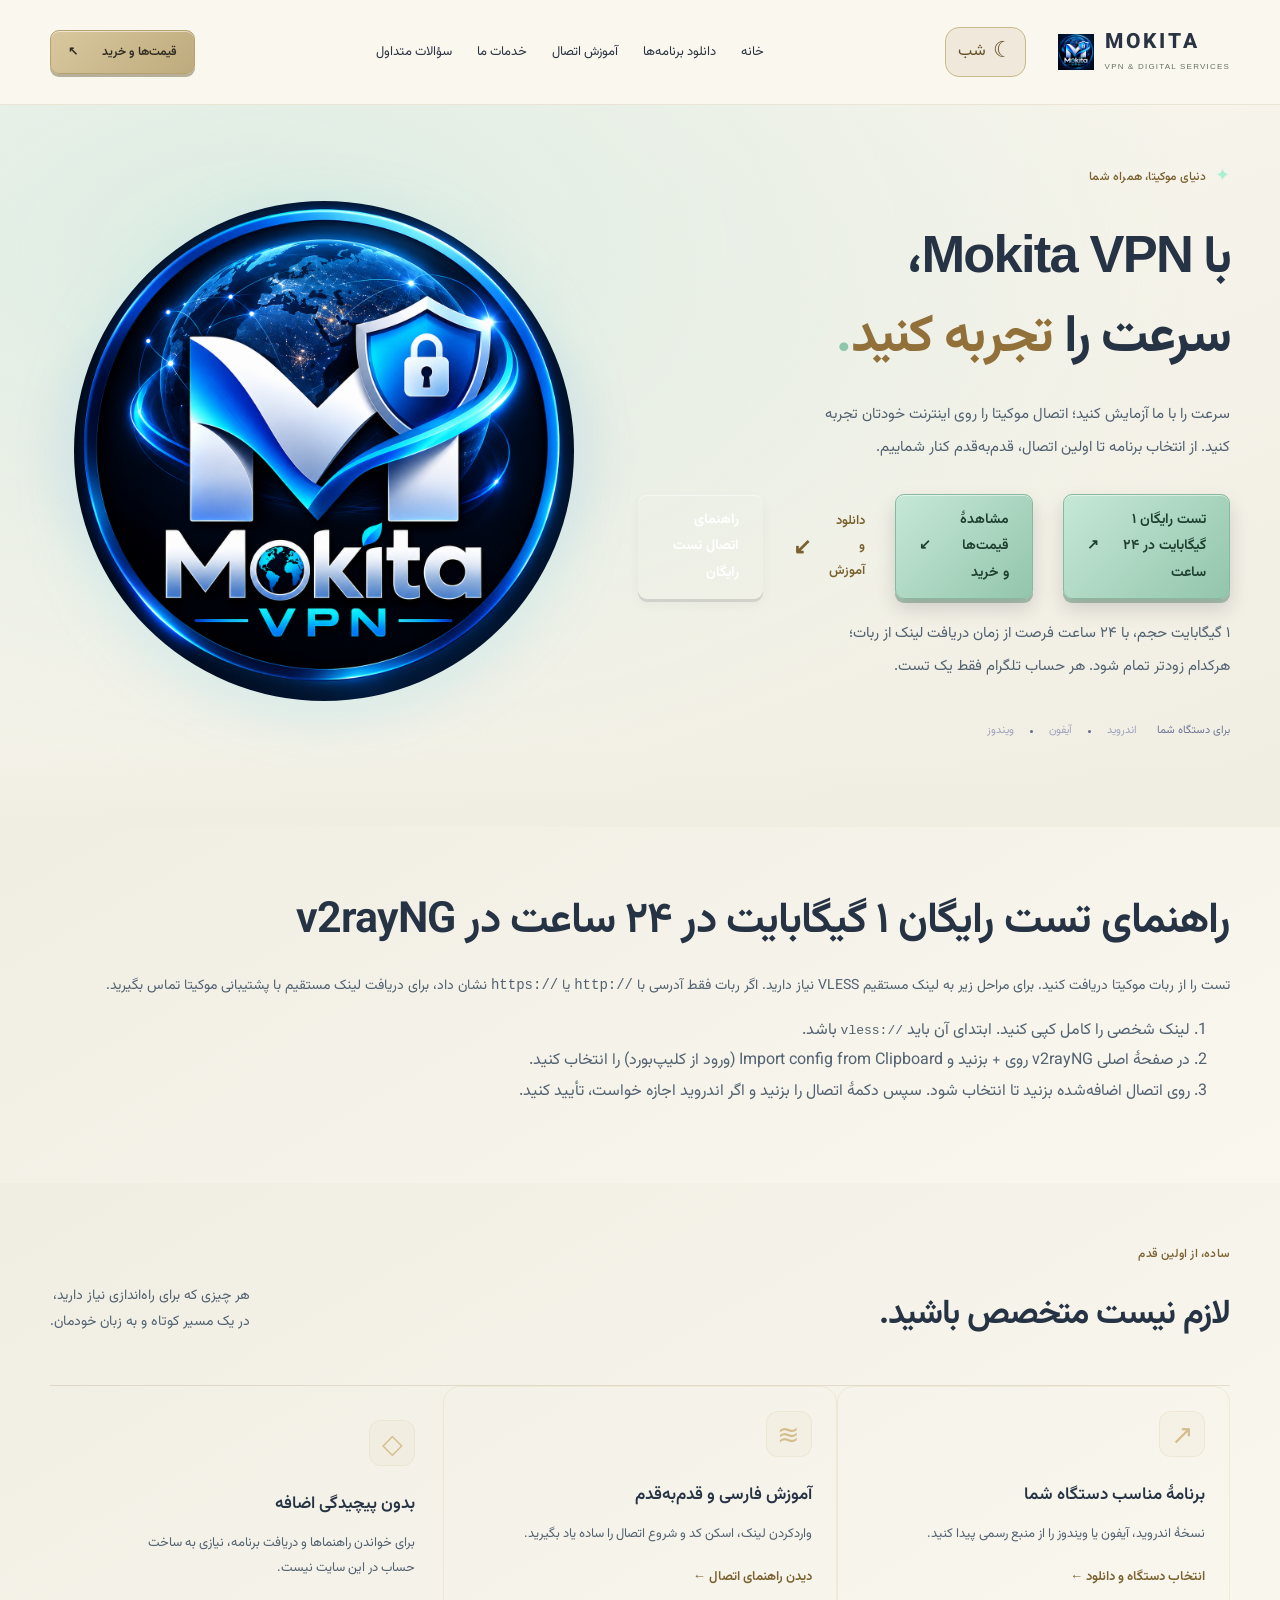
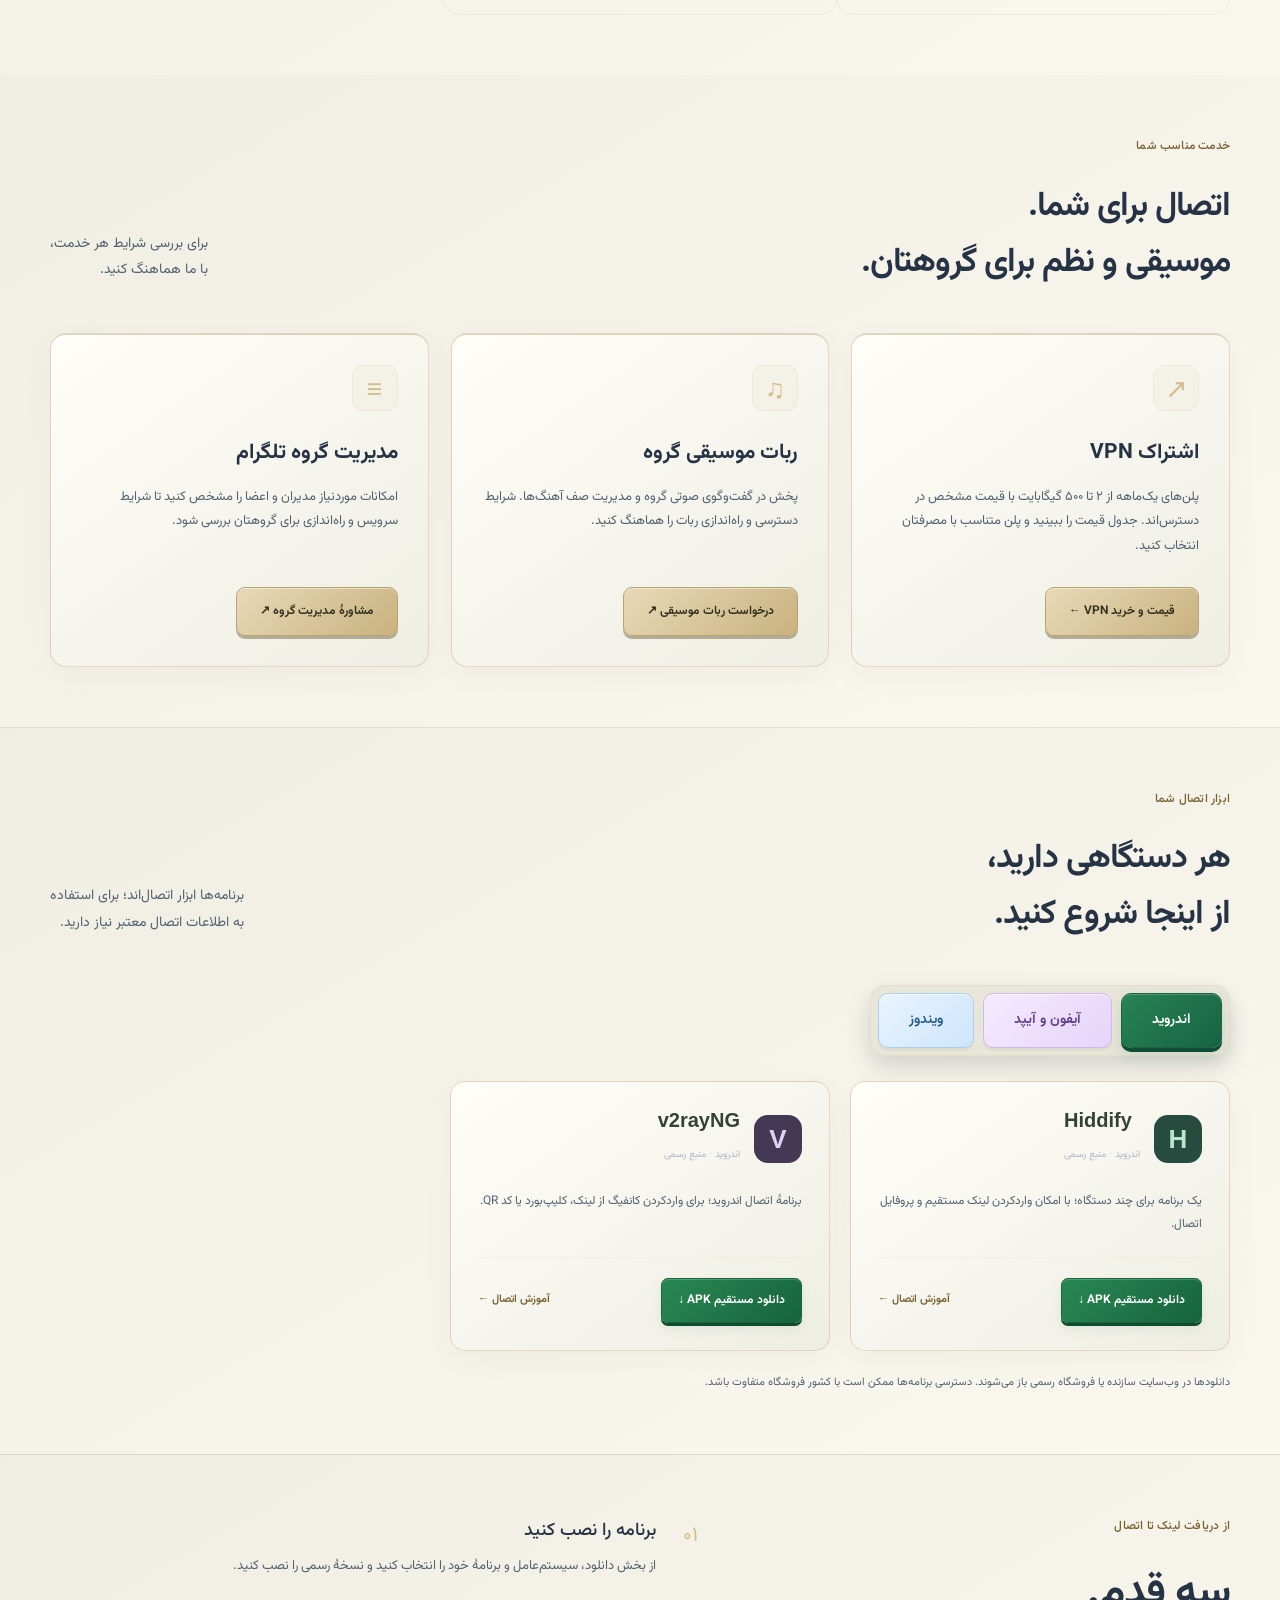
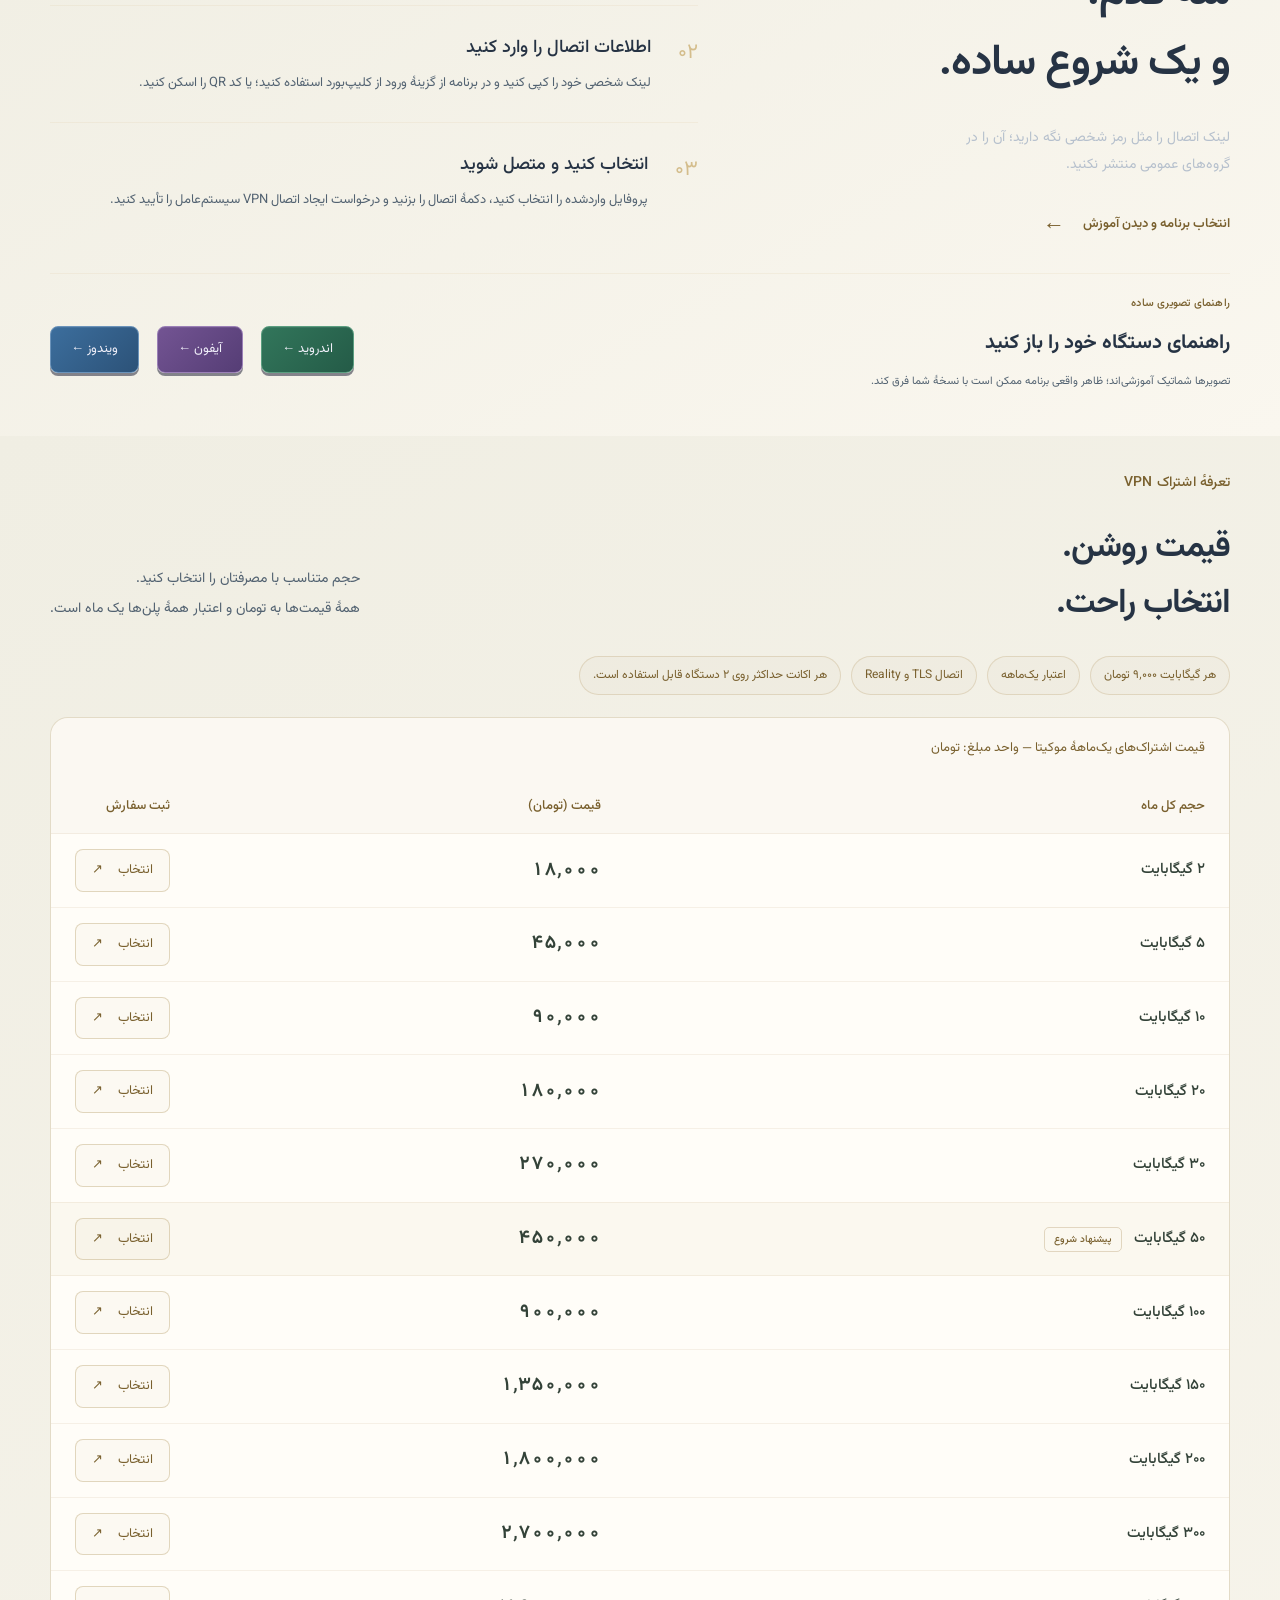
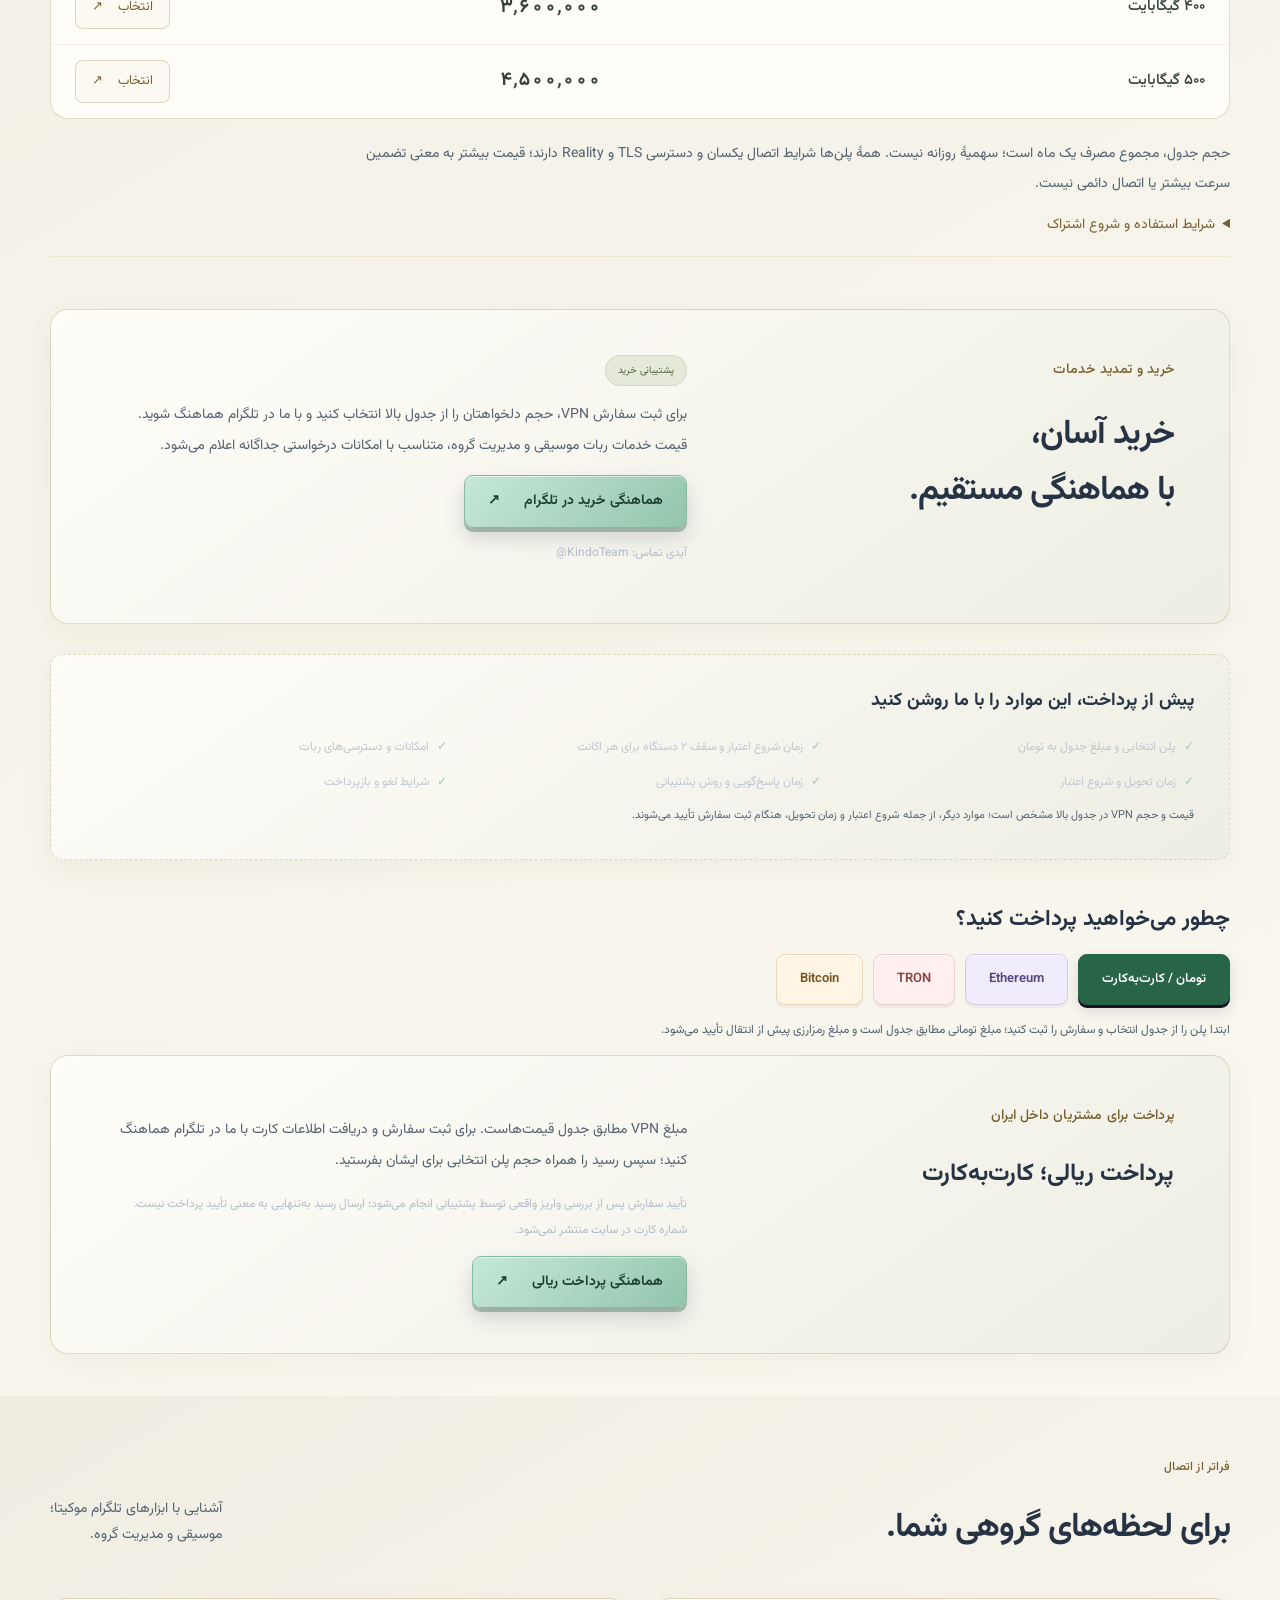
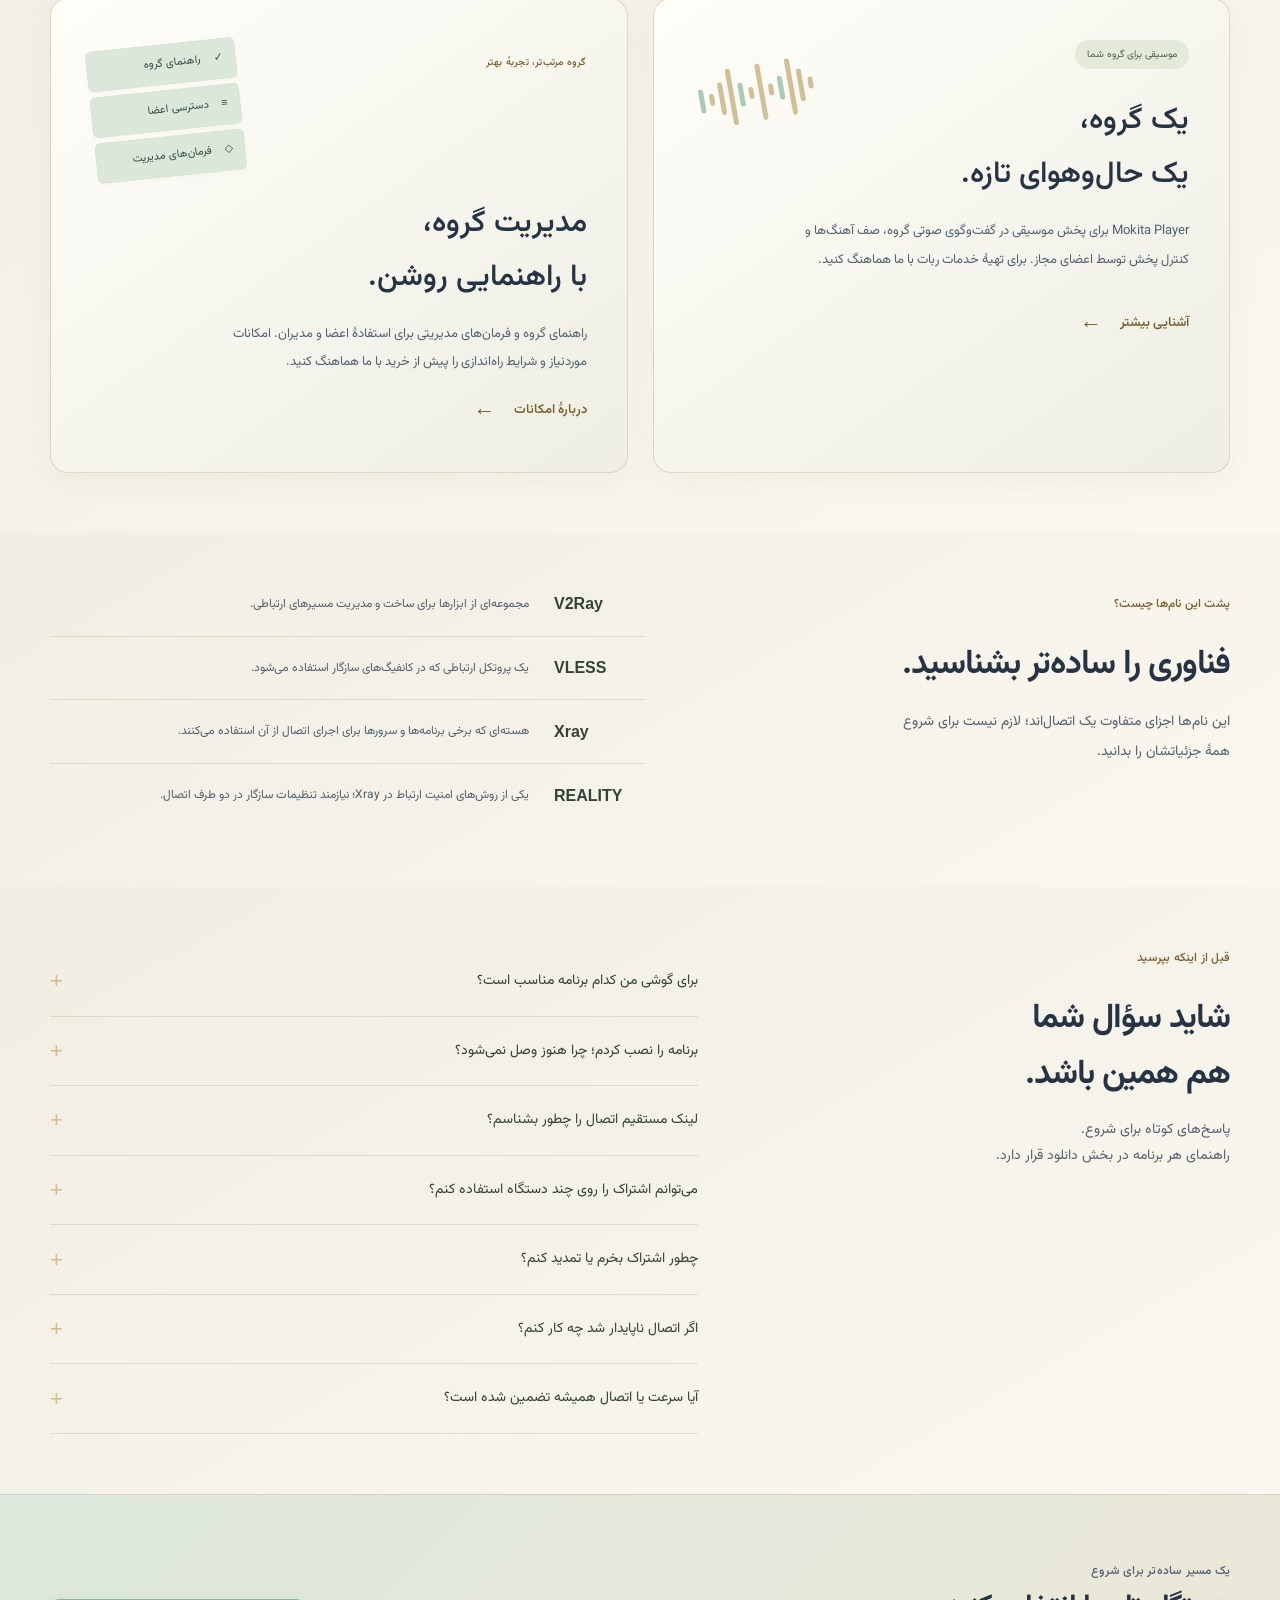
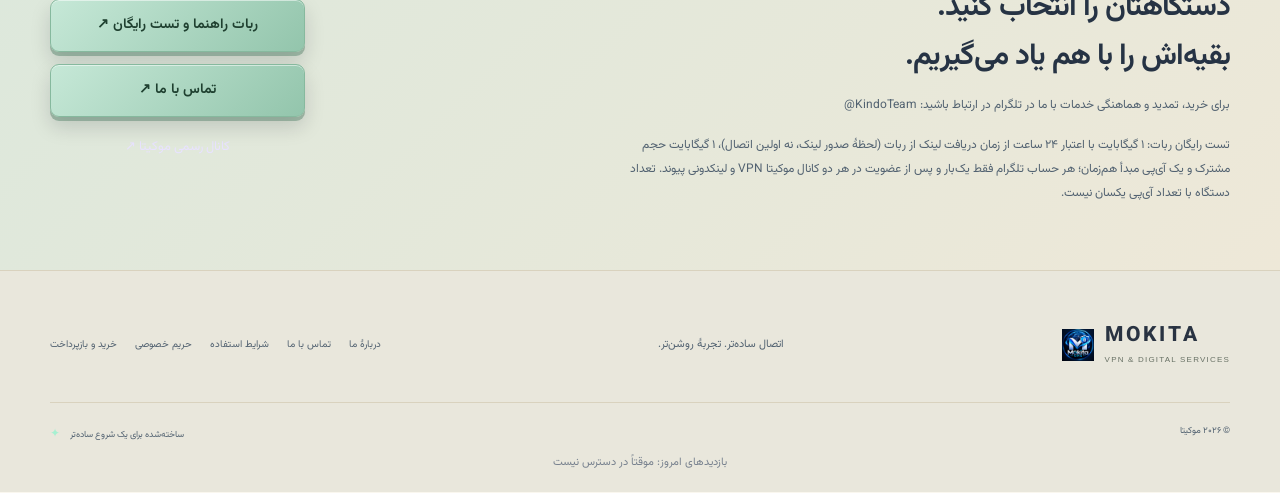
==== commit e34e1260: "Replace subscription tutorials with direct VLESS setup" ====
--- a/index.html
+++ b/index.html
@@ -13,7 +13,7 @@
   <meta name="twitter:card" content="summary_large_image"><meta name="twitter:title" content="Mokita VPN | موکیتا"><meta name="twitter:description" content="آموزش فارسی اتصال و معرفی خدمات VPN، موسیقی و مدیریت گروه"><meta name="twitter:image" content="https://mokitavpn.com/assets/social-card.png">
   <meta name="theme-color" content="#13152b">
   <link rel="icon" href="assets/mokita-vpn-logo.png" type="image/png">
-  <script src="theme.js"></script><link rel="stylesheet" href="styles.css?v=trial-deadline-red"><script src="app.js?v2rayng-guide-20261029" defer></script>
+  <script src="theme.js"></script><link rel="stylesheet" href="styles.css?v=trial-deadline-red"><script src="app.js?vless-direct-20261116" defer></script>
 <script src="analytics.js" defer></script><script src="visit-counter.js" defer></script></head>
 <body>
 <a class="skip" href="#main">رفتن به محتوای اصلی</a>
@@ -28,7 +28,7 @@
   <div class="hero-copy"><div class="eyebrow"><span class="tiny-star">✦</span> دنیای موکیتا، همراه شما</div>
     <h1>با <bdi>Mokita VPN</bdi>،<br>سرعت را <em>تجربه کنید</em><span class="title-dot">.</span></h1>
     <p>سرعت را با ما آزمایش کنید؛ اتصال موکیتا را روی اینترنت خودتان تجربه کنید. از انتخاب برنامه تا اولین اتصال، قدم‌به‌قدم کنار شماییم.</p>
-    <div class="hero-actions"><a class="button primary" href="https://t.me/MokitaVPNHelpBot" target="_blank" rel="noopener noreferrer">تست رایگان ۱ گیگابایت در ۲۴ ساعت <span aria-hidden="true">↗</span></a><a class="button primary" href="#plans">مشاهدهٔ قیمت‌ها و خرید <span aria-hidden="true">↙</span></a><a class="text-link" href="#downloads">دانلود و آموزش <span aria-hidden="true">↙</span></a><a class="button" href="#trial-guide">راهنمای تصویری تست رایگان</a></div>
+    <div class="hero-actions"><a class="button primary" href="https://t.me/MokitaVPNHelpBot" target="_blank" rel="noopener noreferrer">تست رایگان ۱ گیگابایت در ۲۴ ساعت <span aria-hidden="true">↗</span></a><a class="button primary" href="#plans">مشاهدهٔ قیمت‌ها و خرید <span aria-hidden="true">↙</span></a><a class="text-link" href="#downloads">دانلود و آموزش <span aria-hidden="true">↙</span></a><a class="button" href="#trial-guide">راهنمای اتصال تست رایگان</a></div>
     <p class="speed-test-action">۱ گیگابایت حجم، با ۲۴ ساعت فرصت از زمان دریافت لینک از ربات؛ هرکدام زودتر تمام شود. هر حساب تلگرام فقط یک تست.</p>
     <div class="platform-line"><span>برای دستگاه شما</span><span>اندروید</span><i></i><span>آیفون</span><i></i><span>ویندوز</span></div>
   </div>
@@ -37,20 +37,12 @@
 <section class="section guide" id="trial-guide" aria-labelledby="trial-guide-title">
 <div class="shell">
 <h2 id="trial-guide-title">راهنمای تست رایگان ۱ گیگابایت در ۲۴ ساعت در v2rayNG</h2>
-<p>با این راهنمای تصویری، لینک اشتراک آزمایشی را در برنامهٔ اندروید وارد کنید.</p>
+<p>تست را از <a href="https://t.me/MokitaVPNHelpBot">ربات موکیتا</a> دریافت کنید. برای مراحل زیر به لینک مستقیم VLESS نیاز دارید. اگر ربات فقط آدرسی با <bdi dir="ltr"><code>http://</code></bdi> یا <bdi dir="ltr"><code>https://</code></bdi> نشان داد، برای دریافت لینک مستقیم با <a href="https://t.me/KindoTeam">پشتیبانی موکیتا</a> تماس بگیرید.</p>
 <ol>
-<li>از وب‌سایت موکیتا وارد <a href="https://t.me/MokitaVPNHelpBot">ربات راهنما و تست رایگان</a> شوید و لینک اشتراک خود را کپی کنید.</li>
-<li>در <bdi>v2rayNG</bdi> منوی کنار <bdi>Config</bdi> را باز کنید، <bdi>Subscriptions</bdi> را انتخاب کنید و روی علامت + بزنید.</li>
-<li>در <bdi>Remarks</bdi> نام دلخواهی مثل <bdi>Mokita VPN</bdi> بنویسید. در <bdi>Optional URL</bdi> همان لینک اختصاصی ربات را وارد کنید.</li>
-<li>با علامت تیک بالای صفحه، اشتراک را ذخیره کنید.</li>
-<li>به صفحهٔ اصلی برگردید. از منوی سه‌نقطه گزینهٔ <bdi>Update subscription</bdi> را انتخاب کنید.</li>
-<li>پس از به‌روزرسانی، سروری را که از طریق لینک اختصاصی تست شما به فهرست اضافه شده انتخاب کنید و دکمهٔ اتصال را بزنید.</li>
+<li>لینک شخصی را کامل کپی کنید. ابتدای آن باید <bdi dir="ltr"><code>vless://</code></bdi> باشد.</li>
+<li>در صفحهٔ اصلی <bdi>v2rayNG</bdi> روی <bdi>+</bdi> بزنید و <bdi>Import config from Clipboard</bdi> (ورود از کلیپ‌بورد) را انتخاب کنید.</li>
+<li>روی اتصال اضافه‌شده بزنید تا انتخاب شود. سپس دکمهٔ اتصال را بزنید و اگر اندروید اجازه خواست، تأیید کنید.</li>
 </ol>
-<p>در <bdi>Optional URL</bdi> لینک اختصاصی خودتان را وارد کنید. آدرس سایت و لینک داخل تصویر نمونه‌اند.</p>
-<figure style="margin:1.5rem 0">
-<a href="assets/v2rayng-trial-guide.png"><img src="assets/v2rayng-trial-guide.png" alt="شش مرحلهٔ افزودن و به‌روزرسانی اشتراک موکیتا در v2rayNG" width="853" height="1280" loading="lazy" style="display:block;max-width:100%;height:auto"></a>
-<figcaption>برای دیدن جزئیات، روی تصویر بزنید.</figcaption>
-</figure>
 </div>
 </section>
 <section class="intro section" id="discover"><div class="shell"><div class="section-head"><div><p class="eyebrow dark">ساده، از اولین قدم</p><h2>لازم نیست متخصص باشید.</h2></div><p>هر چیزی که برای راه‌اندازی نیاز دارید،<br>در یک مسیر کوتاه و به زبان خودمان.</p></div><div class="features"><article><span class="feature-symbol">↗</span><h3><a class="feature-link" href="#downloads">برنامهٔ مناسب دستگاه شما</a></h3><p>نسخهٔ اندروید، آیفون یا ویندوز را از منبع رسمی پیدا کنید.</p><span class="feature-action" aria-hidden="true">انتخاب دستگاه و دانلود ←</span></article><article><span class="feature-symbol">≋</span><h3><a class="feature-link" href="#guide">آموزش فارسی و قدم‌به‌قدم</a></h3><p>واردکردن لینک، اسکن کد و شروع اتصال را ساده یاد بگیرید.</p><span class="feature-action" aria-hidden="true">دیدن راهنمای اتصال ←</span></article><article><span class="feature-symbol">◇</span><h3>بدون پیچیدگی اضافه</h3><p>برای خواندن راهنماها و دریافت برنامه، نیازی به ساخت حساب در این سایت نیست.</p></article></div></div></section>
@@ -88,11 +80,11 @@
 <section class="technology section"><div class="shell tech-grid"><div><p class="eyebrow dark">پشت این نام‌ها چیست؟</p><h2>فناوری را ساده‌تر بشناسید.</h2><p>این نام‌ها اجزای متفاوت یک اتصال‌اند؛ لازم نیست برای شروع همهٔ جزئیاتشان را بدانید.</p></div><div class="tech-list"><div><bdi>V2Ray</bdi><p>مجموعه‌ای از ابزارها برای ساخت و مدیریت مسیرهای ارتباطی.</p></div><div><bdi>VLESS</bdi><p>یک پروتکل ارتباطی که در کانفیگ‌های سازگار استفاده می‌شود.</p></div><div><bdi>Xray</bdi><p>هسته‌ای که برخی برنامه‌ها و سرورها برای اجرای اتصال از آن استفاده می‌کنند.</p></div><div><bdi>REALITY</bdi><p>یکی از روش‌های امنیت ارتباط در Xray؛ نیازمند تنظیمات سازگار در دو طرف اتصال.</p></div></div></div></section>
 <section class="faq section" id="faq"><div class="shell faq-grid"><div><p class="eyebrow dark">قبل از اینکه بپرسید</p><h2>شاید سؤال شما<br>هم همین باشد.</h2><p>پاسخ‌های کوتاه برای شروع.<br>راهنمای هر برنامه در بخش دانلود قرار دارد.</p></div><div class="faq-list">
 <details><summary>برای گوشی من کدام برنامه مناسب است؟</summary><p>در بخش دانلود، سیستم‌عامل را انتخاب کنید. Hiddify برای چند سیستم‌عامل، v2rayNG برای اندروید، Streisand و V2Box برای آیفون و v2rayN برای ویندوز معرفی شده‌اند. سازگاری نسخه و دستگاه را در صفحهٔ سازنده بررسی کنید.</p></details>
-<details><summary>برنامه را نصب کردم؛ چرا هنوز وصل نمی‌شود؟</summary><p>نصب برنامه به‌تنهایی کافی نیست. باید لینک اشتراک یا کانفیگ معتبر خود را وارد و یک پروفایل را انتخاب کنید. اینترنت گوشی، اعتبار اشتراک و به‌روز بودن برنامه را بررسی کنید.</p></details>
-<details><summary>لینک اشتراک با کانفیگ چه تفاوتی دارد؟</summary><p>لینک اشتراک معمولاً مجموعه‌ای از پروفایل‌ها را دریافت و به‌روزرسانی می‌کند. لینک کانفیگ معمولاً یک پروفایل مشخص را وارد می‌کند. هر دو شخصی‌اند و نباید عمومی منتشر شوند.</p></details>
+<details><summary>برنامه را نصب کردم؛ چرا هنوز وصل نمی‌شود؟</summary><p>نصب برنامه به‌تنهایی کافی نیست. باید لینک مستقیم VLESS خود را وارد و اتصال اضافه‌شده را انتخاب کنید. اینترنت گوشی، اعتبار اشتراک و به‌روز بودن برنامه را بررسی کنید.</p></details>
+<details><summary>لینک مستقیم اتصال را چطور بشناسم؟</summary><p>لینک مستقیم با <bdi dir="ltr"><code>vless://</code></bdi> شروع می‌شود. آن را کامل کپی کنید و از گزینهٔ ورود از کلیپ‌بورد در برنامه استفاده کنید.</p></details>
 <details><summary>می‌توانم اشتراک را روی چند دستگاه استفاده کنم؟</summary><p>هر اکانت حداکثر روی ۲ دستگاه قابل استفاده است. مصرف همهٔ دستگاه‌ها از حجم همان اشتراک کم می‌شود؛ اشتراک را در اختیار دیگران نگذارید.</p></details>
 <details><summary>چطور اشتراک بخرم یا تمدید کنم؟</summary><p>پلن یک‌ماهه را از جدول قیمت‌ها انتخاب کنید و برای ثبت سفارش یا تمدید به ما در تلگرام پیام بدهید. قیمت‌ها به تومان هستند؛ مبلغ رمزارزی و زمان شروع اعتبار پیش از پرداخت تأیید می‌شوند.</p></details>
-<details><summary>اگر اتصال ناپایدار شد چه کار کنم؟</summary><p>ابتدا اینترنت را بدون VPN امتحان کنید، برنامه را به‌روز کنید و در صورت داشتن لینک اشتراک، آن را به‌روزرسانی کنید. سپس اینترنت همراه و وای‌فای را جداگانه امتحان کنید. تنظیمات امنیتی را خودسرانه غیرفعال نکنید.</p></details>
+<details><summary>اگر اتصال ناپایدار شد چه کار کنم؟</summary><p>ابتدا اینترنت را بدون VPN امتحان کنید، برنامه را به‌روز کنید و اعتبار لینک مستقیم‌تان را بررسی کنید. سپس اینترنت همراه و وای‌فای را جداگانه امتحان کنید. تنظیمات امنیتی را خودسرانه غیرفعال نکنید.</p></details>
 <details><summary>آیا سرعت یا اتصال همیشه تضمین شده است؟</summary><p>خیر. کیفیت اتصال به شبکهٔ شما، محدودیت‌های اینترنت، برنامه و شرایط سرور بستگی دارد. این سایت ادعای سرعت نامحدود، ناشناس‌بودن کامل یا اتصال تضمینی ندارد.</p></details>
 </div></div></section>
 <section class="contact" id="contact"><div class="shell contact-inner"><div><p class="eyebrow">یک مسیر ساده‌تر برای شروع</p><h2>دستگاهتان را انتخاب کنید.<br>بقیه‌اش را با هم یاد می‌گیریم.</h2><p>برای خرید، تمدید و هماهنگی خدمات با ما در تلگرام در ارتباط باشید: <bdi>@KindoTeam</bdi></p><p class="trial-terms">تست رایگان ربات: ۱ گیگابایت با اعتبار ۲۴ ساعت از زمان دریافت لینک از ربات (لحظهٔ صدور لینک، نه اولین اتصال)، ۱ گیگابایت حجم مشترک و یک آی‌پی مبدأ هم‌زمان؛ هر حساب تلگرام فقط یک‌بار و پس از عضویت در هر دو کانال موکیتا VPN و لینکدونی پیوند. تعداد دستگاه با تعداد آی‌پی یکسان نیست.</p></div><div class="contact-links"><a class="button mint" href="https://t.me/MokitaVPNHelpBot" target="_blank" rel="noopener noreferrer">ربات راهنما و تست رایگان ↗</a><a class="button mint" href="https://t.me/KindoTeam" target="_blank" rel="noopener noreferrer">تماس با ما ↗</a><a class="channel-link" href="https://t.me/MokitaVPN" target="_blank" rel="noopener noreferrer">کانال رسمی موکیتا ↗</a></div></div></section>
